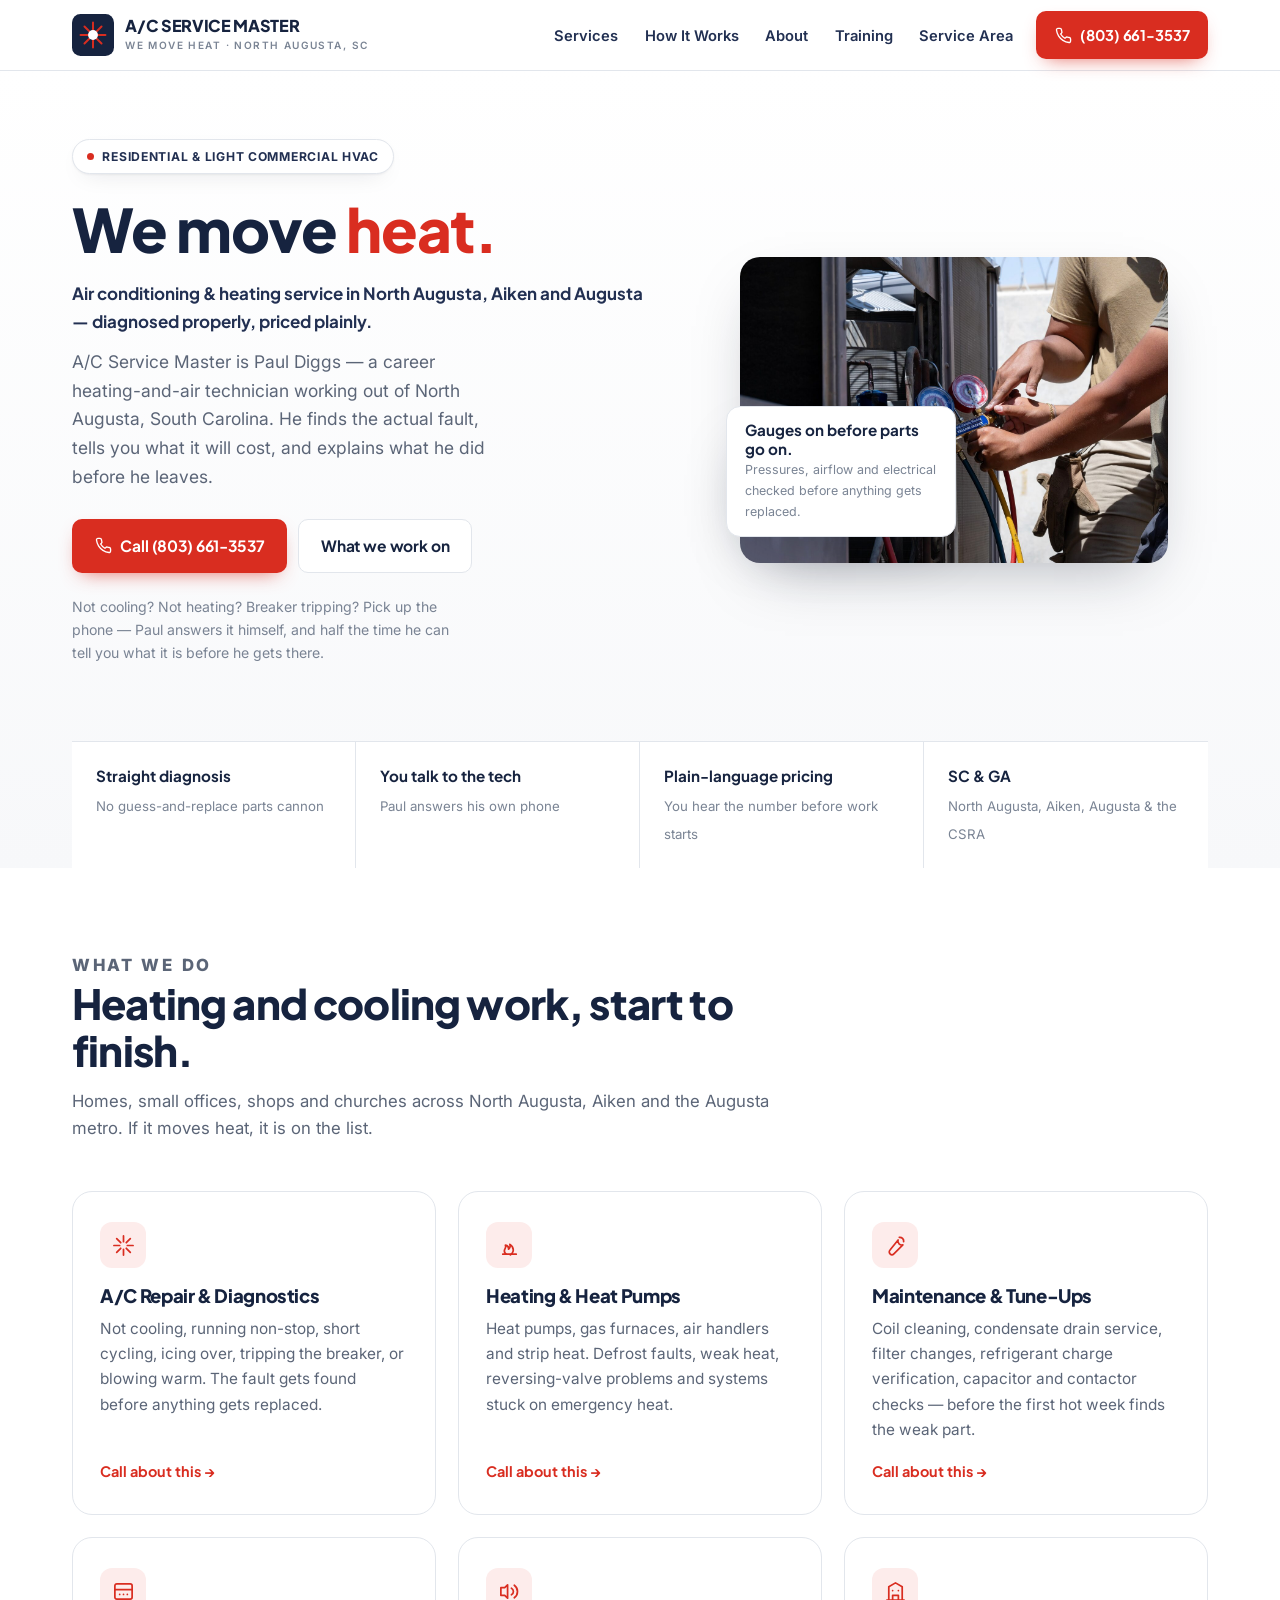
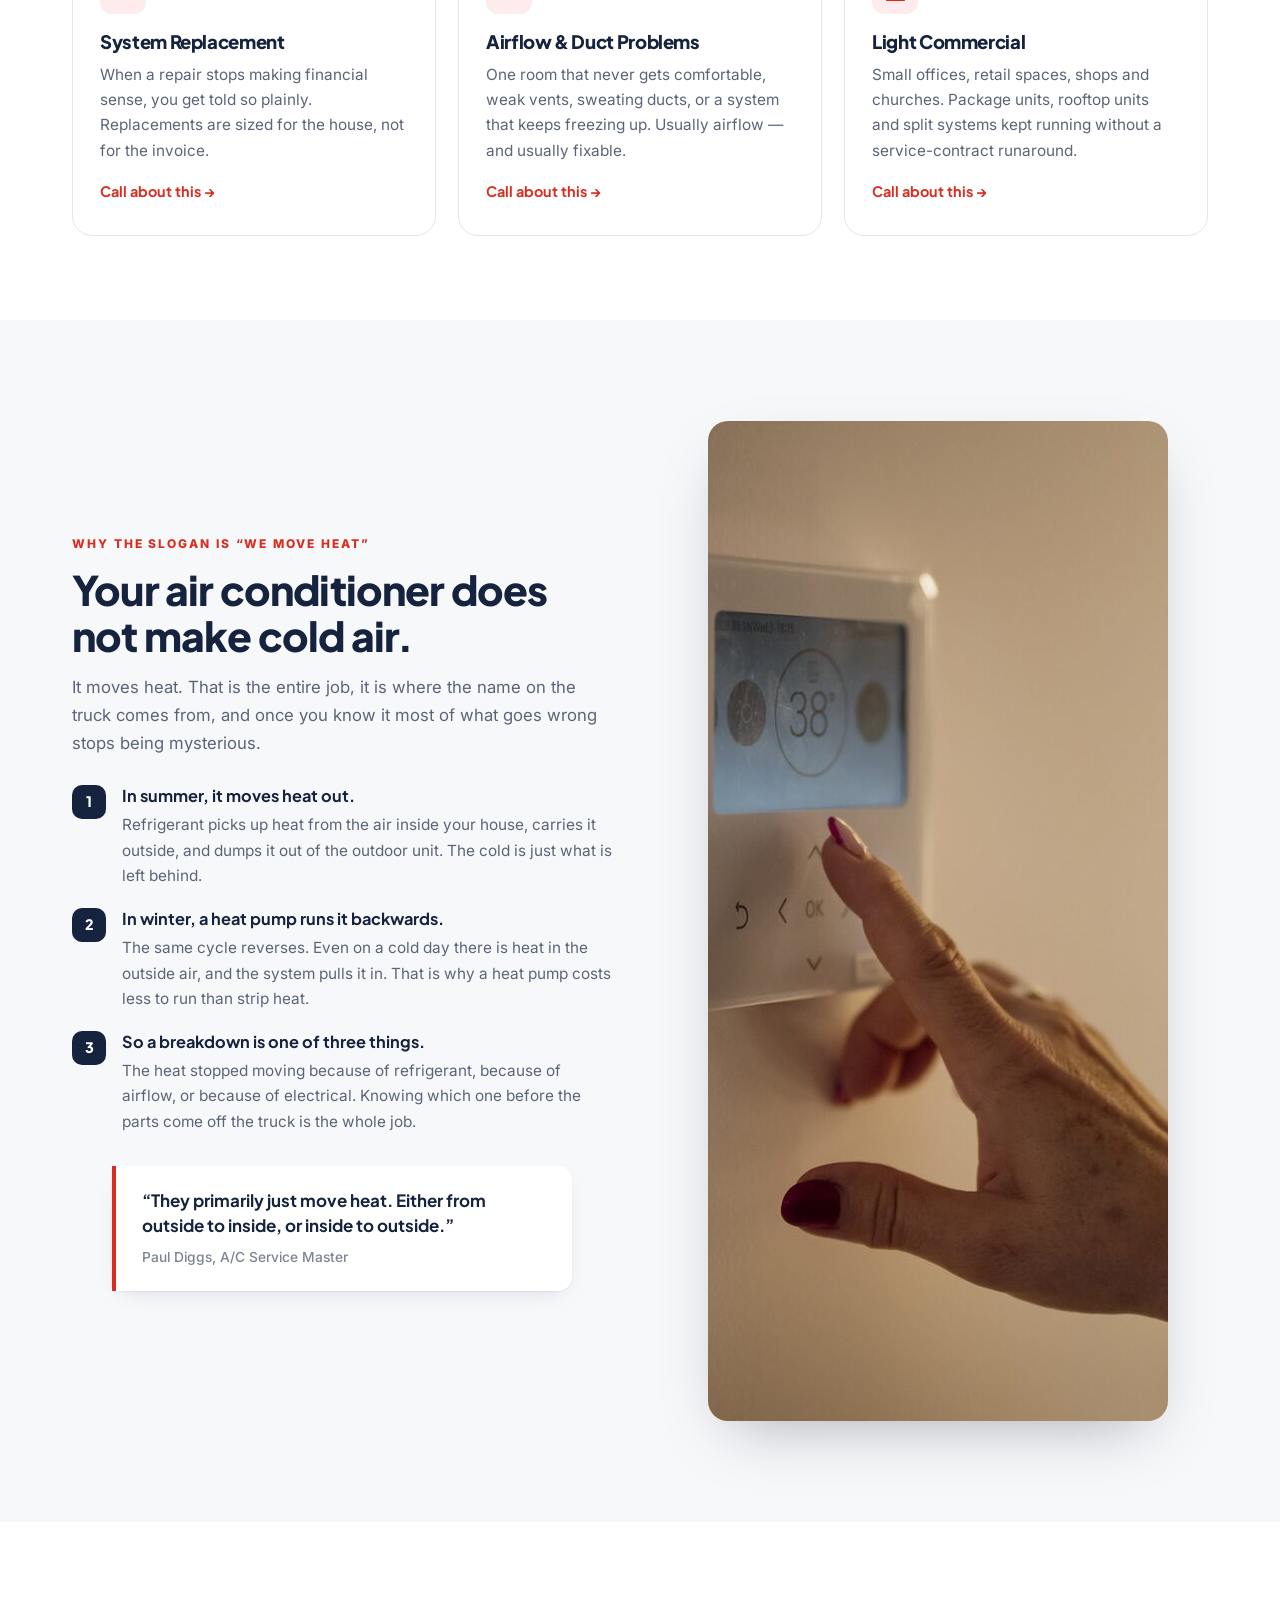
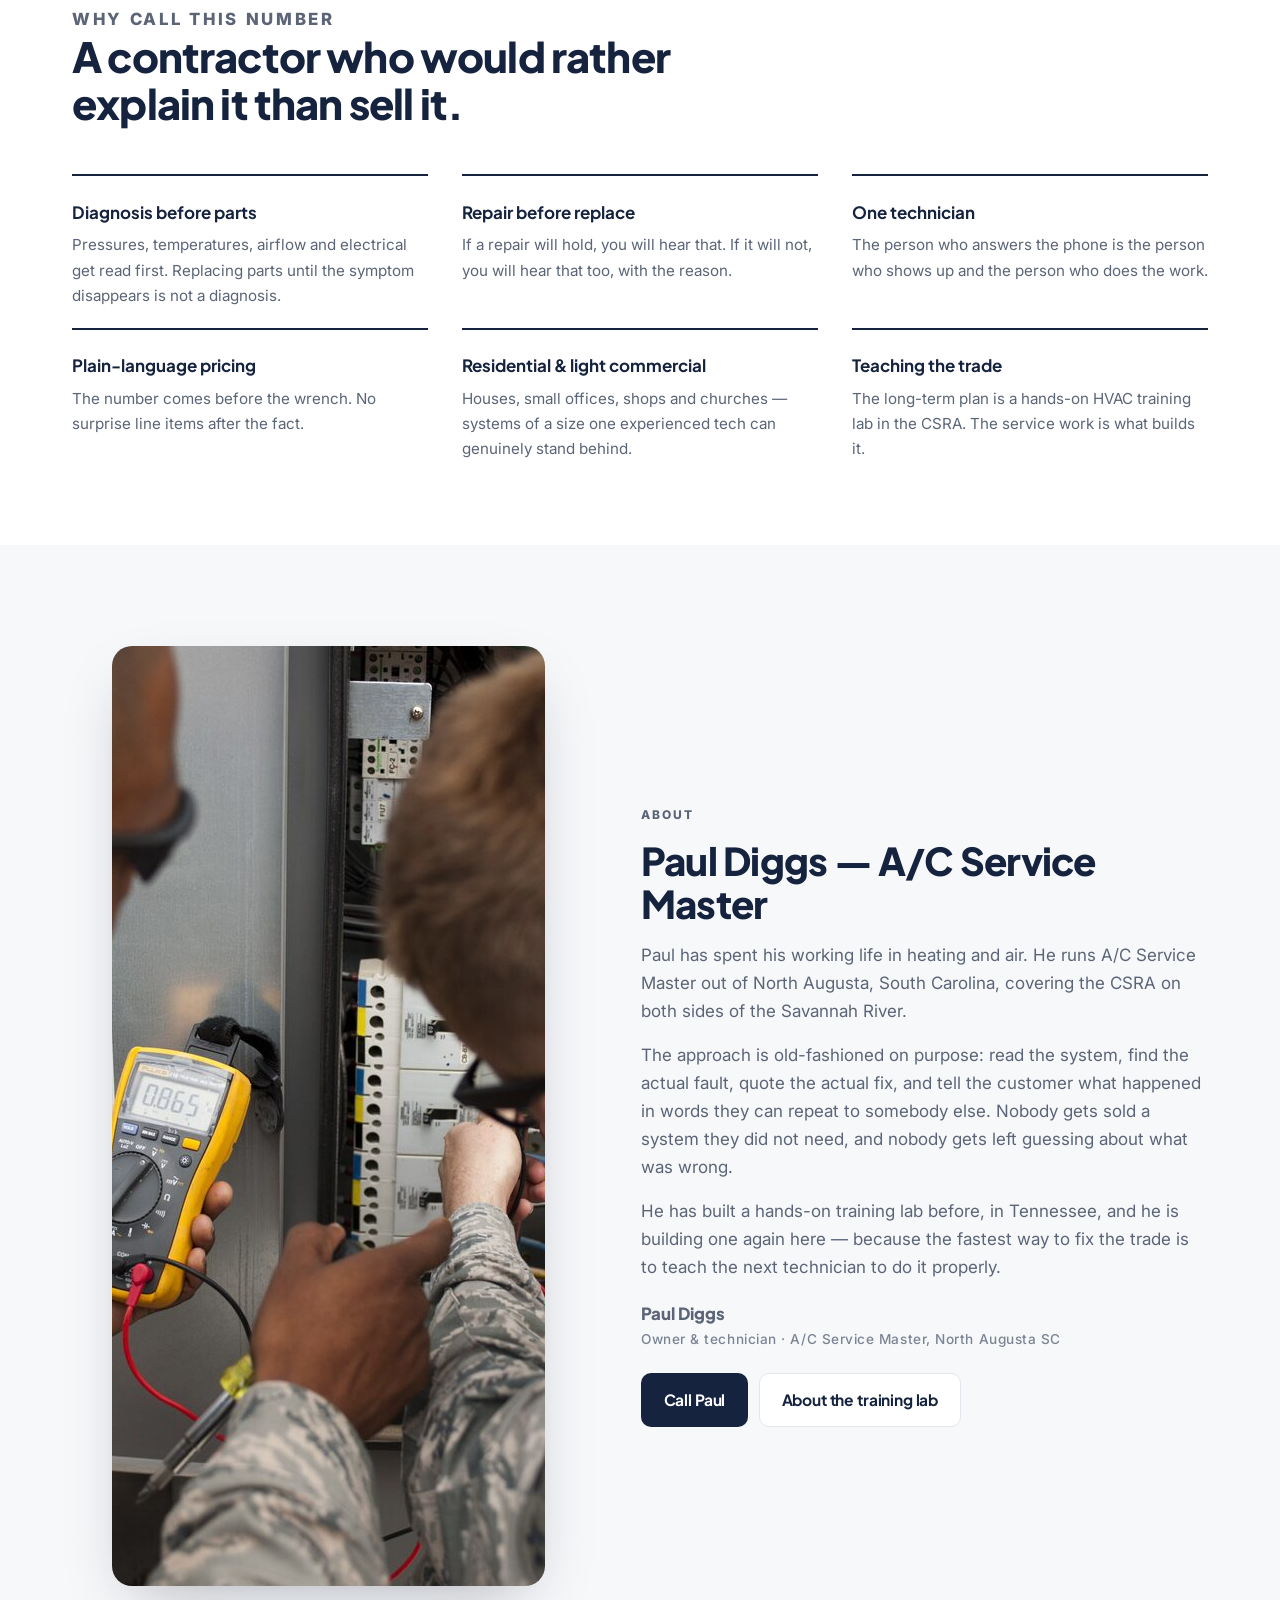
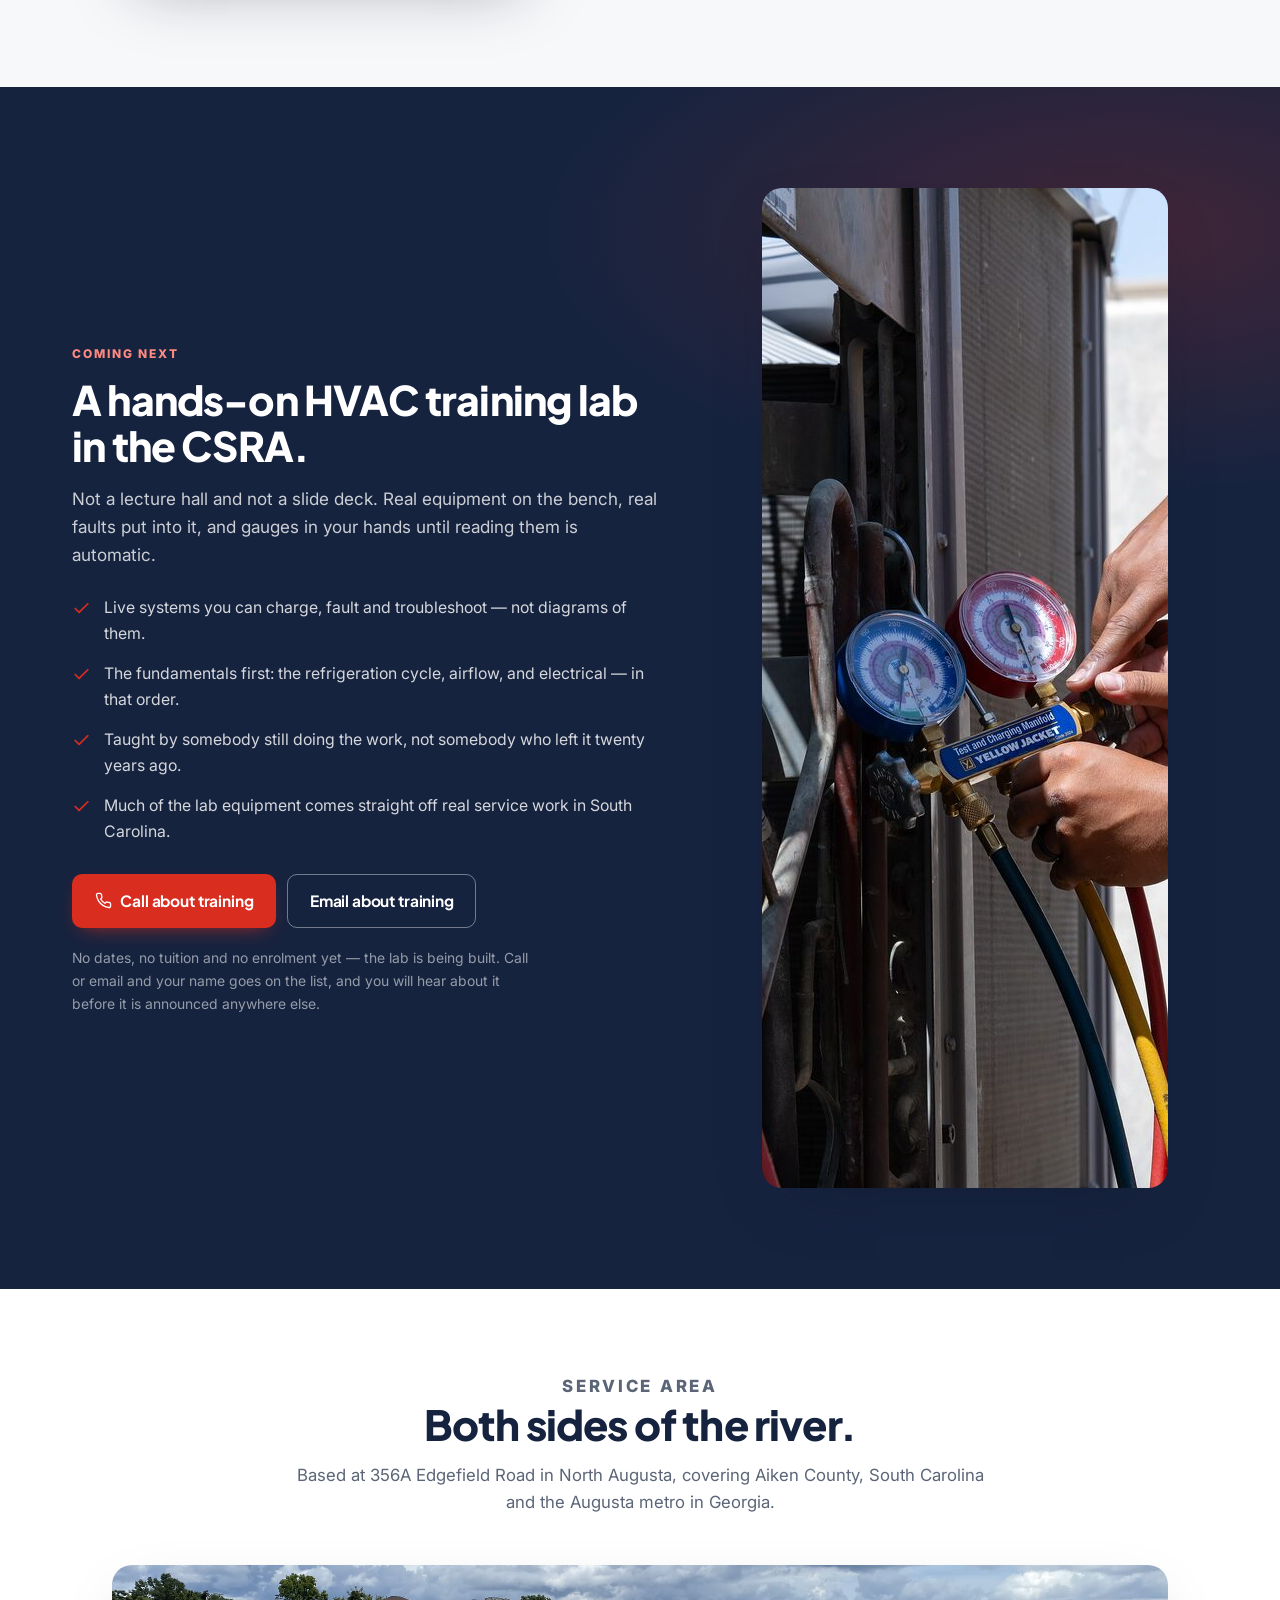
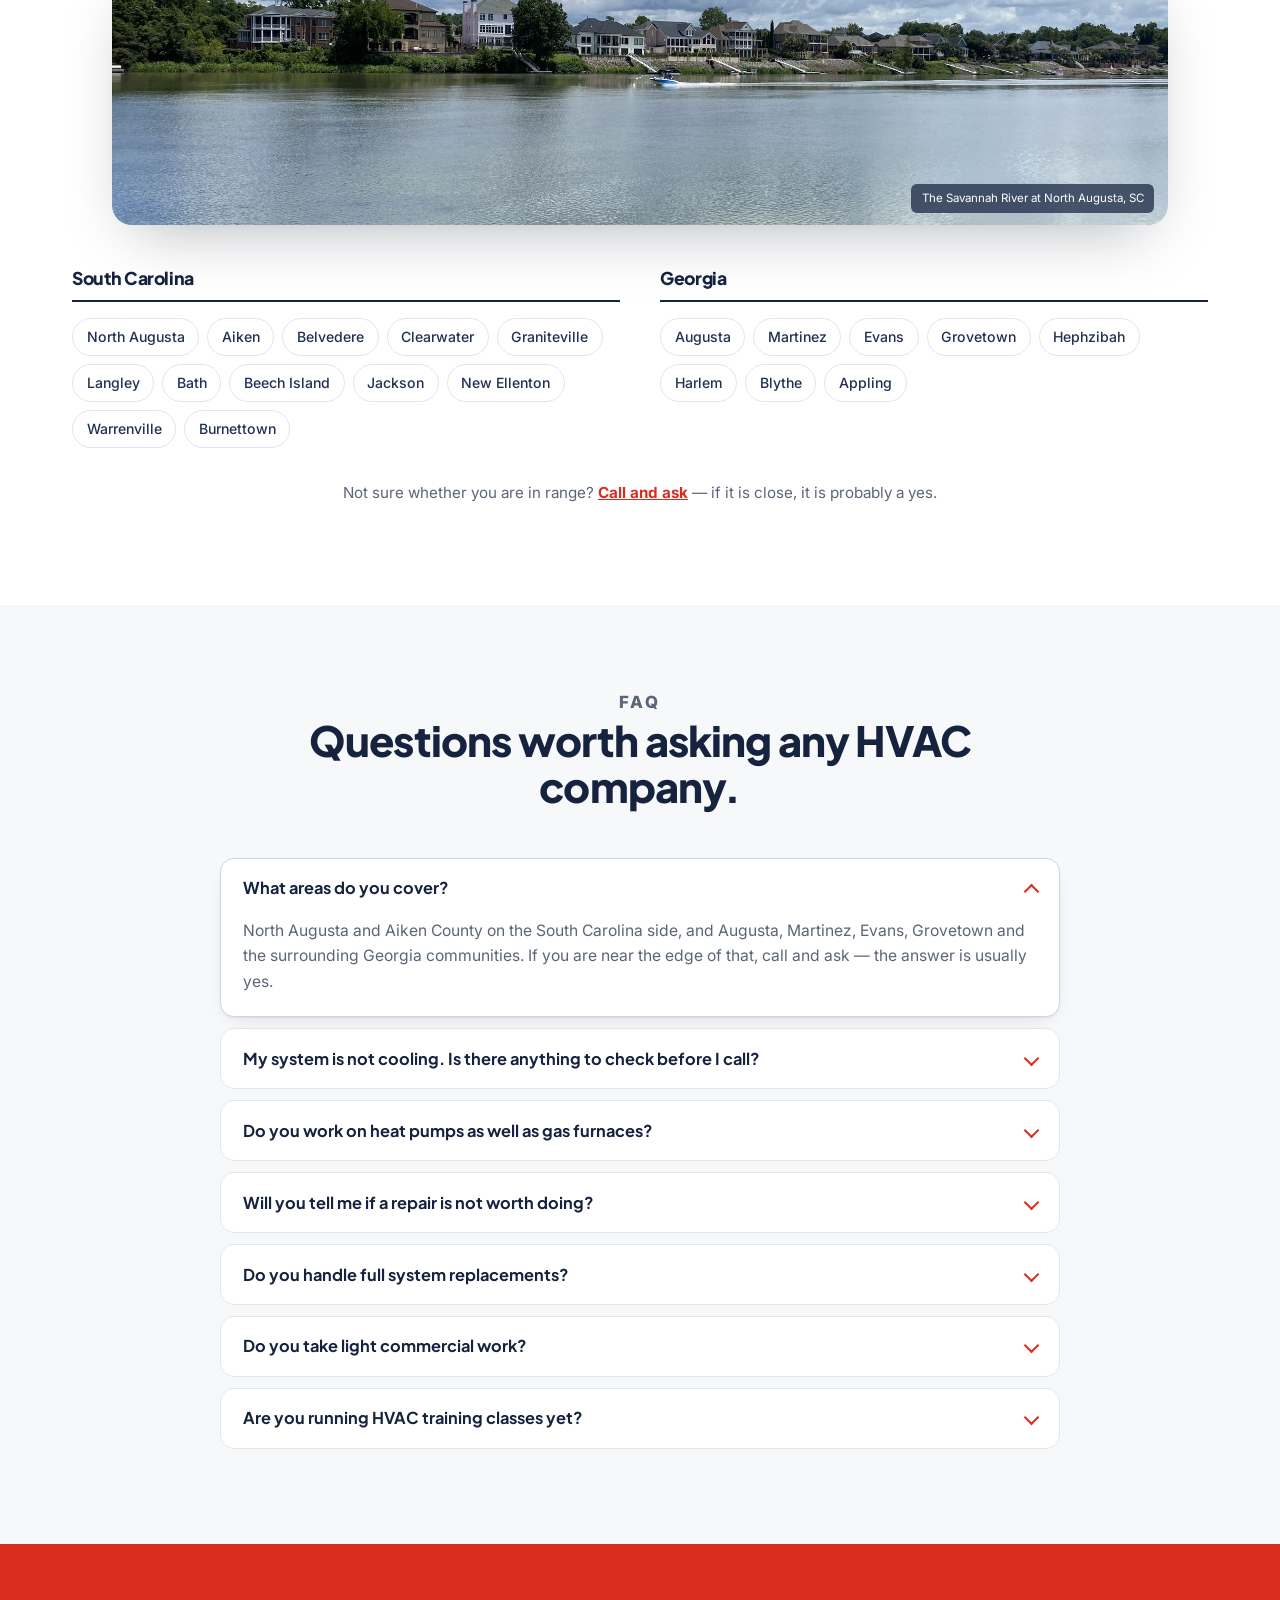
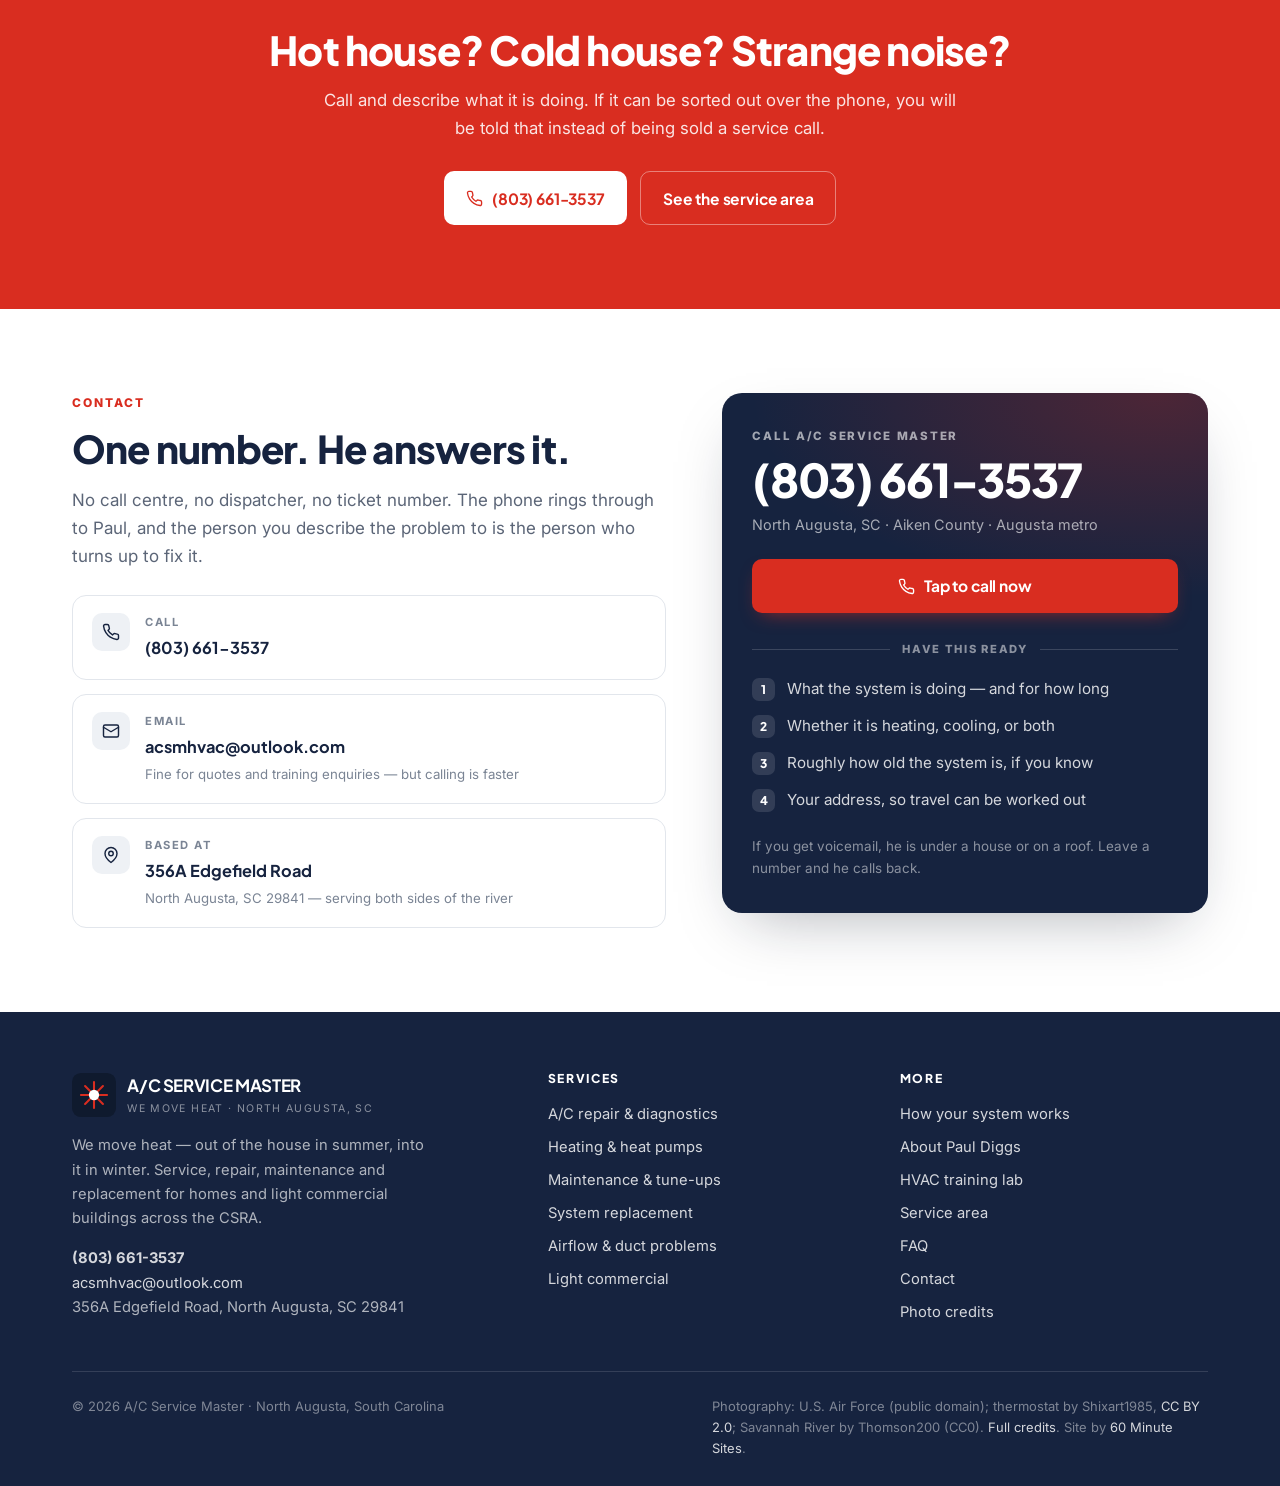
==== index.html @ 31c51b83 "A/C Service Master — one-page HVAC service site Paul Diggs, North Augusta SC. Slogan "We Move Heat"," ====
<!DOCTYPE html>
<html lang="en">
<head>
<meta charset="UTF-8">
<meta name="viewport" content="width=device-width, initial-scale=1.0">
<title>A/C Service Master — We Move Heat | HVAC Service &amp; Repair, North Augusta SC</title>
<meta name="description" content="A/C Service Master — we move heat. Paul Diggs. Air conditioning and heating service, repair, maintenance and system replacement for homes and light commercial buildings in North Augusta, Aiken, Augusta and the CSRA. Call (803) 661-3537.">
<meta name="theme-color" content="#16233f">
<link rel="canonical" href="https://acservicemaster.com/">
<meta property="og:type" content="website">
<meta property="og:site_name" content="A/C Service Master">
<meta property="og:title" content="A/C Service Master — We Move Heat | HVAC Service, North Augusta SC">
<meta property="og:description" content="We move heat. Straight diagnosis, plain-language pricing, and a technician who explains what he found. Serving North Augusta, Aiken, Augusta and the CSRA. Call (803) 661-3537.">
<meta property="og:url" content="https://acservicemaster.com/">
<meta property="og:image" content="https://acservicemaster.com/assets/img/og-image.jpg">
<meta name="twitter:card" content="summary_large_image">
<link rel="icon" href="data:image/svg+xml,%3Csvg xmlns='http://www.w3.org/2000/svg' viewBox='0 0 64 64'%3E%3Crect width='64' height='64' rx='14' fill='%2316233f'/%3E%3Cpath d='M32 12v40M12 32h40M18 18l28 28M46 18L18 46' stroke='%23d92d20' stroke-width='3' stroke-linecap='round'/%3E%3Ccircle cx='32' cy='32' r='7' fill='%23fff'/%3E%3C/svg%3E">
<link rel="preconnect" href="https://fonts.googleapis.com">
<link rel="preconnect" href="https://fonts.gstatic.com" crossorigin>
<link href="https://fonts.googleapis.com/css2?family=Plus+Jakarta+Sans:wght@700;800&family=Inter:wght@400;500;600;700&display=swap" rel="stylesheet">
<link rel="stylesheet" href="assets/styles.css">
<script type="application/ld+json">
{
  "@context":"https://schema.org",
  "@type":"HVACBusiness",
  "name":"A/C Service Master",
  "slogan":"We Move Heat",
  "description":"We move heat. Air conditioning and heating service, repair, maintenance and system replacement for residential and light commercial customers in North Augusta, SC and the surrounding CSRA.",
  "telephone":"+1-803-661-3537",
  "email":"acsmhvac@outlook.com",
  "url":"https://acservicemaster.com/",
  "image":"https://acservicemaster.com/assets/img/og-image.jpg",
  "address":{
    "@type":"PostalAddress",
    "streetAddress":"356A Edgefield Road",
    "addressLocality":"North Augusta",
    "addressRegion":"SC",
    "postalCode":"29841",
    "addressCountry":"US"
  },
  "areaServed":[
    {"@type":"City","name":"North Augusta"},
    {"@type":"City","name":"Aiken"},
    {"@type":"City","name":"Augusta"},
    {"@type":"City","name":"Evans"},
    {"@type":"City","name":"Martinez"},
    {"@type":"City","name":"Grovetown"},
    {"@type":"City","name":"Belvedere"},
    {"@type":"City","name":"Clearwater"},
    {"@type":"City","name":"Beech Island"}
  ]
}
</script>
</head>
<body>

<!-- ====================== NAV ====================== -->
<nav class="nav">
  <div class="nav-inner">
    <a class="brand" href="#top" aria-label="A/C Service Master home">
      <svg class="brand-mark" viewBox="0 0 64 64" aria-hidden="true">
        <rect width="64" height="64" rx="13" fill="#16233f"/>
        <path d="M32 13v38M13 32h38M19 19l26 26M45 19L19 45" stroke="#d92d20" stroke-width="3" stroke-linecap="round"/>
        <circle cx="32" cy="32" r="7.5" fill="#fff"/>
      </svg>
      <span>
        <span class="brand-name">A/C SERVICE MASTER</span>
        <span class="brand-tag">We Move Heat &middot; North Augusta, SC</span>
      </span>
    </a>
    <button class="nav-toggle" aria-label="Menu" aria-expanded="false" onclick="var l=document.querySelector('.nav-links');l.classList.toggle('open');this.setAttribute('aria-expanded',l.classList.contains('open'))">
      <span></span><span></span><span></span>
    </button>
    <ul class="nav-links">
      <li><a href="#services">Services</a></li>
      <li><a href="#how">How It Works</a></li>
      <li><a href="#about">About</a></li>
      <li><a href="#training">Training</a></li>
      <li><a href="#area">Service Area</a></li>
      <li><a class="btn btn-red" href="tel:+18036613537">
        <svg viewBox="0 0 24 24" fill="none" stroke="currentColor" stroke-width="1.9" stroke-linecap="round" stroke-linejoin="round" aria-hidden="true"><path d="M22 16.9v3a2 2 0 0 1-2.2 2 19.8 19.8 0 0 1-8.6-3.1 19.5 19.5 0 0 1-6-6A19.8 19.8 0 0 1 2.1 4.2 2 2 0 0 1 4.1 2h3a2 2 0 0 1 2 1.7c.1.96.3 1.9.6 2.8a2 2 0 0 1-.5 2.1L8 9.9a16 16 0 0 0 6 6l1.3-1.2a2 2 0 0 1 2.1-.5c.9.3 1.84.5 2.8.6a2 2 0 0 1 1.8 2.1z"/></svg>
        (803) 661-3537</a></li>
    </ul>
  </div>
</nav>

<!-- ====================== HERO ====================== -->
<header class="hero" id="top">
  <div class="wrap">
    <div class="hero-grid">
      <div>
        <span class="kicker"><i></i> Residential &amp; Light Commercial HVAC</span>
        <h1>We move <em>heat.</em></h1>
        <p class="sub">Air conditioning &amp; heating service in North Augusta, Aiken and Augusta &mdash; diagnosed properly, priced plainly.</p>
        <p class="lede">A/C Service Master is Paul Diggs &mdash; a career heating-and-air technician working out of North Augusta, South Carolina. He finds the actual fault, tells you what it will cost, and explains what he did before he leaves.</p>
        <div class="hero-ctas">
          <a class="btn btn-red" href="tel:+18036613537">
            <svg viewBox="0 0 24 24" fill="none" stroke="currentColor" stroke-width="1.9" stroke-linecap="round" stroke-linejoin="round" aria-hidden="true"><path d="M22 16.9v3a2 2 0 0 1-2.2 2 19.8 19.8 0 0 1-8.6-3.1 19.5 19.5 0 0 1-6-6A19.8 19.8 0 0 1 2.1 4.2 2 2 0 0 1 4.1 2h3a2 2 0 0 1 2 1.7c.1.96.3 1.9.6 2.8a2 2 0 0 1-.5 2.1L8 9.9a16 16 0 0 0 6 6l1.3-1.2a2 2 0 0 1 2.1-.5c.9.3 1.84.5 2.8.6a2 2 0 0 1 1.8 2.1z"/></svg>
            Call (803) 661-3537</a>
          <a class="btn btn-ghost" href="#services">What we work on</a>
        </div>
        <p class="hero-note">Not cooling? Not heating? Breaker tripping? Pick up the phone &mdash; Paul answers it himself, and half the time he can tell you what it is before he gets there.</p>
      </div>

      <figure class="hero-figure">
        <img src="assets/img/hero-service.jpg" alt="An HVAC technician connecting refrigerant manifold gauges to a split system to read system pressures." fetchpriority="high" width="1400" height="1000">
        <figcaption class="hero-badge">
          <strong>Gauges on before parts go on.</strong>
          <span>Pressures, airflow and electrical checked before anything gets replaced.</span>
        </figcaption>
      </figure>
    </div>
  </div>

  <div class="wrap">
    <div class="trust">
      <div><strong>Straight diagnosis</strong><span>No guess-and-replace parts cannon</span></div>
      <div><strong>You talk to the tech</strong><span>Paul answers his own phone</span></div>
      <div><strong>Plain-language pricing</strong><span>You hear the number before work starts</span></div>
      <div><strong>SC &amp; GA</strong><span>North Augusta, Aiken, Augusta &amp; the CSRA</span></div>
    </div>
  </div>
</header>

<!-- ====================== SERVICES ====================== -->
<section id="services">
  <div class="wrap">
    <div class="sec-head">
      <p class="eyebrow">What we do</p>
      <h2>Heating and cooling work, start to finish.</h2>
      <p>Homes, small offices, shops and churches across North Augusta, Aiken and the Augusta metro. If it moves heat, it is on the list.</p>
    </div>

    <div class="cards">
      <article class="card">
        <div class="card-icon"><svg viewBox="0 0 24 24" fill="none" stroke="currentColor" stroke-width="1.8" stroke-linecap="round" stroke-linejoin="round"><path d="M12 2v6M12 16v6M2 12h6M16 12h6M4.9 4.9l4.2 4.2M14.9 14.9l4.2 4.2M19.1 4.9l-4.2 4.2M9.1 14.9l-4.2 4.2"/></svg></div>
        <h3>A/C Repair &amp; Diagnostics</h3>
        <p>Not cooling, running non-stop, short cycling, icing over, tripping the breaker, or blowing warm. The fault gets found before anything gets replaced.</p>
        <a class="card-link" href="tel:+18036613537">Call about this &rarr;</a>
      </article>

      <article class="card">
        <div class="card-icon"><svg viewBox="0 0 24 24" fill="none" stroke="currentColor" stroke-width="1.8" stroke-linecap="round" stroke-linejoin="round"><path d="M8.5 21c-1.9-1.4-2.2-3.6-1.2-5.4.9-1.6 1-2.6.4-3.9 2.3.5 3.6 2.2 3.3 4.2 1.5-1.1 2-3 1.4-5.1 2.6 1.7 3.9 4.3 3.4 7-.4 2-1.6 3.2-3 4"/><path d="M5 21h14"/></svg></div>
        <h3>Heating &amp; Heat Pumps</h3>
        <p>Heat pumps, gas furnaces, air handlers and strip heat. Defrost faults, weak heat, reversing-valve problems and systems stuck on emergency heat.</p>
        <a class="card-link" href="tel:+18036613537">Call about this &rarr;</a>
      </article>

      <article class="card">
        <div class="card-icon"><svg viewBox="0 0 24 24" fill="none" stroke="currentColor" stroke-width="1.8" stroke-linecap="round" stroke-linejoin="round"><path d="M14.7 6.3a4 4 0 0 0 5 5l-9.4 9.4a2.8 2.8 0 0 1-4-4z"/><path d="M16 3.5a4 4 0 0 1 4.5 4.5"/></svg></div>
        <h3>Maintenance &amp; Tune-Ups</h3>
        <p>Coil cleaning, condensate drain service, filter changes, refrigerant charge verification, capacitor and contactor checks &mdash; before the first hot week finds the weak part.</p>
        <a class="card-link" href="tel:+18036613537">Call about this &rarr;</a>
      </article>

      <article class="card">
        <div class="card-icon"><svg viewBox="0 0 24 24" fill="none" stroke="currentColor" stroke-width="1.8" stroke-linecap="round" stroke-linejoin="round"><rect x="3" y="4" width="18" height="16" rx="2"/><path d="M3 10h18M8 15h.01M12 15h.01M16 15h.01"/></svg></div>
        <h3>System Replacement</h3>
        <p>When a repair stops making financial sense, you get told so plainly. Replacements are sized for the house, not for the invoice.</p>
        <a class="card-link" href="tel:+18036613537">Call about this &rarr;</a>
      </article>

      <article class="card">
        <div class="card-icon"><svg viewBox="0 0 24 24" fill="none" stroke="currentColor" stroke-width="1.8" stroke-linecap="round" stroke-linejoin="round"><path d="M3 8h4l3-3v14l-3-3H3z"/><path d="M14 8.5a4 4 0 0 1 0 7M17 5.5a8 8 0 0 1 0 13"/></svg></div>
        <h3>Airflow &amp; Duct Problems</h3>
        <p>One room that never gets comfortable, weak vents, sweating ducts, or a system that keeps freezing up. Usually airflow &mdash; and usually fixable.</p>
        <a class="card-link" href="tel:+18036613537">Call about this &rarr;</a>
      </article>

      <article class="card">
        <div class="card-icon"><svg viewBox="0 0 24 24" fill="none" stroke="currentColor" stroke-width="1.8" stroke-linecap="round" stroke-linejoin="round"><path d="M3 21h18M5 21V7l7-4 7 4v14"/><path d="M9 21v-5h6v5M9 11h.01M15 11h.01"/></svg></div>
        <h3>Light Commercial</h3>
        <p>Small offices, retail spaces, shops and churches. Package units, rooftop units and split systems kept running without a service-contract runaround.</p>
        <a class="card-link" href="tel:+18036613537">Call about this &rarr;</a>
      </article>
    </div>
  </div>
</section>

<!-- ====================== HOW IT WORKS ====================== -->
<section id="how" class="sec-surface">
  <div class="wrap">
    <div class="heat-grid">
      <div>
        <p class="eyebrow">Why the slogan is &ldquo;we move heat&rdquo;</p>
        <h2 style="font-size:clamp(1.9rem,3.6vw,2.55rem);margin-bottom:1rem">Your air conditioner does not make cold air.</h2>
        <p style="color:var(--muted);font-size:1.05rem">It moves heat. That is the entire job, it is where the name on the truck comes from, and once you know it most of what goes wrong stops being mysterious.</p>

        <ol class="steps">
          <li>
            <span class="n">1</span>
            <div>
              <strong>In summer, it moves heat out.</strong>
              <p>Refrigerant picks up heat from the air inside your house, carries it outside, and dumps it out of the outdoor unit. The cold is just what is left behind.</p>
            </div>
          </li>
          <li>
            <span class="n">2</span>
            <div>
              <strong>In winter, a heat pump runs it backwards.</strong>
              <p>The same cycle reverses. Even on a cold day there is heat in the outside air, and the system pulls it in. That is why a heat pump costs less to run than strip heat.</p>
            </div>
          </li>
          <li>
            <span class="n">3</span>
            <div>
              <strong>So a breakdown is one of three things.</strong>
              <p>The heat stopped moving because of refrigerant, because of airflow, or because of electrical. Knowing which one before the parts come off the truck is the whole job.</p>
            </div>
          </li>
        </ol>

        <blockquote class="pullquote">
          <p>&ldquo;They primarily just move heat. Either from outside to inside, or inside to outside.&rdquo;</p>
          <span>Paul Diggs, A/C Service Master</span>
        </blockquote>
      </div>

      <figure class="heat-figure">
        <img src="assets/img/comfort-thermostat.jpg" alt="A hand setting the temperature on a wall-mounted digital thermostat inside a home." loading="lazy" width="1400" height="1000">
      </figure>
    </div>
  </div>
</section>

<!-- ====================== WHY ====================== -->
<section id="why">
  <div class="wrap">
    <div class="sec-head">
      <p class="eyebrow">Why call this number</p>
      <h2>A contractor who would rather explain it than sell it.</h2>
    </div>
    <div class="why">
      <div><strong>Diagnosis before parts</strong><p>Pressures, temperatures, airflow and electrical get read first. Replacing parts until the symptom disappears is not a diagnosis.</p></div>
      <div><strong>Repair before replace</strong><p>If a repair will hold, you will hear that. If it will not, you will hear that too, with the reason.</p></div>
      <div><strong>One technician</strong><p>The person who answers the phone is the person who shows up and the person who does the work.</p></div>
      <div><strong>Plain-language pricing</strong><p>The number comes before the wrench. No surprise line items after the fact.</p></div>
      <div><strong>Residential &amp; light commercial</strong><p>Houses, small offices, shops and churches &mdash; systems of a size one experienced tech can genuinely stand behind.</p></div>
      <div><strong>Teaching the trade</strong><p>The long-term plan is a hands-on HVAC training lab in the CSRA. The service work is what builds it.</p></div>
    </div>
  </div>
</section>

<!-- ====================== ABOUT ====================== -->
<section id="about" class="sec-surface">
  <div class="wrap">
    <div class="about-grid">
      <figure>
        <img src="assets/img/training-lab.jpg" alt="Two technicians reading a multimeter at the open electrical panel of an HVAC unit." loading="lazy" width="1400" height="940">
      </figure>
      <div>
        <p class="eyebrow">About</p>
        <h2>Paul Diggs &mdash; A/C Service Master</h2>
        <p>Paul has spent his working life in heating and air. He runs A/C Service Master out of North Augusta, South Carolina, covering the CSRA on both sides of the Savannah River.</p>
        <p>The approach is old-fashioned on purpose: read the system, find the actual fault, quote the actual fix, and tell the customer what happened in words they can repeat to somebody else. Nobody gets sold a system they did not need, and nobody gets left guessing about what was wrong.</p>
        <p>He has built a hands-on training lab before, in Tennessee, and he is building one again here &mdash; because the fastest way to fix the trade is to teach the next technician to do it properly.</p>
        <p class="sig">Paul Diggs<span>Owner &amp; technician &middot; A/C Service Master, North Augusta SC</span></p>
        <div class="hero-ctas" style="margin-top:1.4rem;margin-bottom:0">
          <a class="btn btn-ink" href="tel:+18036613537">Call Paul</a>
          <a class="btn btn-ghost" href="#training">About the training lab</a>
        </div>
      </div>
    </div>
  </div>
</section>

<!-- ====================== TRAINING ====================== -->
<section id="training" class="training">
  <div class="wrap">
    <div class="training-grid">
      <div>
        <p class="eyebrow">Coming next</p>
        <h2>A hands-on HVAC training lab in the CSRA.</h2>
        <p class="lede">Not a lecture hall and not a slide deck. Real equipment on the bench, real faults put into it, and gauges in your hands until reading them is automatic.</p>
        <ul class="tlist">
          <li><svg viewBox="0 0 24 24" fill="none" stroke="currentColor" stroke-width="2.2" stroke-linecap="round" stroke-linejoin="round"><polyline points="20 6 9 17 4 12"/></svg><span>Live systems you can charge, fault and troubleshoot &mdash; not diagrams of them.</span></li>
          <li><svg viewBox="0 0 24 24" fill="none" stroke="currentColor" stroke-width="2.2" stroke-linecap="round" stroke-linejoin="round"><polyline points="20 6 9 17 4 12"/></svg><span>The fundamentals first: the refrigeration cycle, airflow, and electrical &mdash; in that order.</span></li>
          <li><svg viewBox="0 0 24 24" fill="none" stroke="currentColor" stroke-width="2.2" stroke-linecap="round" stroke-linejoin="round"><polyline points="20 6 9 17 4 12"/></svg><span>Taught by somebody still doing the work, not somebody who left it twenty years ago.</span></li>
          <li><svg viewBox="0 0 24 24" fill="none" stroke="currentColor" stroke-width="2.2" stroke-linecap="round" stroke-linejoin="round"><polyline points="20 6 9 17 4 12"/></svg><span>Much of the lab equipment comes straight off real service work in South Carolina.</span></li>
        </ul>
        <div class="hero-ctas" style="margin-bottom:0">
          <a class="btn btn-red" href="tel:+18036613537"><svg viewBox="0 0 24 24" fill="none" stroke="currentColor" stroke-width="1.9" stroke-linecap="round" stroke-linejoin="round" aria-hidden="true"><path d="M22 16.9v3a2 2 0 0 1-2.2 2 19.8 19.8 0 0 1-8.6-3.1 19.5 19.5 0 0 1-6-6A19.8 19.8 0 0 1 2.1 4.2 2 2 0 0 1 4.1 2h3a2 2 0 0 1 2 1.7c.1.96.3 1.9.6 2.8a2 2 0 0 1-.5 2.1L8 9.9a16 16 0 0 0 6 6l1.3-1.2a2 2 0 0 1 2.1-.5c.9.3 1.84.5 2.8.6a2 2 0 0 1 1.8 2.1z"/></svg> Call about training</a>
          <a class="btn btn-ghost-light" href="mailto:acsmhvac@outlook.com?subject=HVAC%20training%20interest">Email about training</a>
        </div>
        <p class="tnote">No dates, no tuition and no enrolment yet &mdash; the lab is being built. Call or email and your name goes on the list, and you will hear about it before it is announced anywhere else.</p>
      </div>
      <figure>
        <img src="assets/img/hero-service.jpg" alt="Hands connecting refrigerant gauges to a system — the kind of hands-on work the training lab is built around." loading="lazy" width="1400" height="1000">
      </figure>
    </div>
  </div>
</section>

<!-- ====================== SERVICE AREA ====================== -->
<section id="area">
  <div class="wrap">
    <div class="sec-head center">
      <p class="eyebrow">Service area</p>
      <h2>Both sides of the river.</h2>
      <p>Based at 356A Edgefield Road in North Augusta, covering Aiken County, South Carolina and the Augusta metro in Georgia.</p>
    </div>

    <figure class="area-banner">
      <img src="assets/img/csra-river.jpg" alt="The Savannah River looking toward the North Augusta riverfront." loading="lazy" width="2000" height="780">
      <figcaption>The Savannah River at North Augusta, SC</figcaption>
    </figure>

    <div class="area-cols">
      <div>
        <h3>South Carolina</h3>
        <ul class="chips">
          <li>North Augusta</li><li>Aiken</li><li>Belvedere</li><li>Clearwater</li>
          <li>Graniteville</li><li>Langley</li><li>Bath</li><li>Beech Island</li>
          <li>Jackson</li><li>New Ellenton</li><li>Warrenville</li><li>Burnettown</li>
        </ul>
      </div>
      <div>
        <h3>Georgia</h3>
        <ul class="chips">
          <li>Augusta</li><li>Martinez</li><li>Evans</li><li>Grovetown</li>
          <li>Hephzibah</li><li>Harlem</li><li>Blythe</li><li>Appling</li>
        </ul>
      </div>
    </div>

    <p class="area-note">Not sure whether you are in range? <a href="tel:+18036613537" style="color:var(--red);font-weight:700">Call and ask</a> &mdash; if it is close, it is probably a yes.</p>
  </div>
</section>

<!-- ====================== FAQ ====================== -->
<section id="faq" class="sec-surface">
  <div class="wrap">
    <div class="sec-head center">
      <p class="eyebrow">FAQ</p>
      <h2>Questions worth asking any HVAC company.</h2>
    </div>

    <div class="faq">
      <details open>
        <summary>What areas do you cover?</summary>
        <div class="answer"><p>North Augusta and Aiken County on the South Carolina side, and Augusta, Martinez, Evans, Grovetown and the surrounding Georgia communities. If you are near the edge of that, call and ask &mdash; the answer is usually yes.</p></div>
      </details>

      <details>
        <summary>My system is not cooling. Is there anything to check before I call?</summary>
        <div class="answer">
          <p>Three quick things. Check that the filter is not filthy, check that the breaker for the outdoor unit has not tripped, and check that the thermostat is calling for cool and its batteries are good.</p>
          <p>One thing not to do: if you see ice on the refrigerant lines or the indoor coil, switch the system off and leave it off. Running it iced up is how a bad afternoon turns into a compressor.</p>
        </div>
      </details>

      <details>
        <summary>Do you work on heat pumps as well as gas furnaces?</summary>
        <div class="answer"><p>Both. Heat pumps, gas furnaces, air handlers, package units and split systems. Heat pumps are the majority of what is installed around here, and their winter faults &mdash; defrost problems, systems locked on emergency heat, reversing-valve trouble &mdash; are routine work.</p></div>
      </details>

      <details>
        <summary>Will you tell me if a repair is not worth doing?</summary>
        <div class="answer"><p>Yes, with the reasoning. Age of the system, what the repair costs, what is likely to fail next, and what a replacement would run. You get the numbers and you make the call &mdash; there is no commission riding on the answer.</p></div>
      </details>

      <details>
        <summary>Do you handle full system replacements?</summary>
        <div class="answer"><p>Yes. When replacement is genuinely the right move, the new system gets sized for the house rather than simply matched to whatever was there before. A system that is too large cools badly and leaves the house humid, which is its own kind of uncomfortable.</p></div>
      </details>

      <details>
        <summary>Do you take light commercial work?</summary>
        <div class="answer"><p>Yes &mdash; small offices, retail spaces, shops and churches, including rooftop and package units. Larger industrial plants are outside what one technician should be promising to cover, so those get an honest referral instead.</p></div>
      </details>

      <details>
        <summary>Are you running HVAC training classes yet?</summary>
        <div class="answer"><p>Not yet. A hands-on training lab is being built in the CSRA, and the service side of the business is what funds it. There are no dates, no tuition and no enrolment at this stage &mdash; but call and say you are interested in training, and your name goes on the list to be told first.</p></div>
      </details>
    </div>
  </div>
</section>

<!-- ====================== CTA BAND ====================== -->
<section class="cta-band">
  <div class="wrap">
    <h2>Hot house? Cold house? Strange noise?</h2>
    <p>Call and describe what it is doing. If it can be sorted out over the phone, you will be told that instead of being sold a service call.</p>
    <div class="cta-ctas">
      <a class="btn btn-ink" href="tel:+18036613537">
        <svg viewBox="0 0 24 24" fill="none" stroke="currentColor" stroke-width="1.9" stroke-linecap="round" stroke-linejoin="round" aria-hidden="true"><path d="M22 16.9v3a2 2 0 0 1-2.2 2 19.8 19.8 0 0 1-8.6-3.1 19.5 19.5 0 0 1-6-6A19.8 19.8 0 0 1 2.1 4.2 2 2 0 0 1 4.1 2h3a2 2 0 0 1 2 1.7c.1.96.3 1.9.6 2.8a2 2 0 0 1-.5 2.1L8 9.9a16 16 0 0 0 6 6l1.3-1.2a2 2 0 0 1 2.1-.5c.9.3 1.84.5 2.8.6a2 2 0 0 1 1.8 2.1z"/></svg>
        (803) 661-3537</a>
      <a class="btn btn-ghost-light" href="#area">See the service area</a>
    </div>
  </div>
</section>

<!-- ====================== CONTACT ====================== -->
<!-- Phone-first by design: Paul asked for calls only — no SMS, no chat widget,
     no contact form. The email address is his own and is a secondary route. -->
<section id="contact">
  <div class="wrap">
    <div class="contact-grid">
      <div>
        <p class="eyebrow">Contact</p>
        <h2 style="font-size:clamp(1.8rem,3.4vw,2.4rem);margin-bottom:1rem">One number. He answers it.</h2>
        <p style="color:var(--muted)">No call centre, no dispatcher, no ticket number. The phone rings through to Paul, and the person you describe the problem to is the person who turns up to fix it.</p>

        <div class="tiles">
          <div class="tile">
            <span class="tile-icon"><svg viewBox="0 0 24 24" fill="none" stroke="currentColor" stroke-width="1.9" stroke-linecap="round" stroke-linejoin="round"><path d="M22 16.9v3a2 2 0 0 1-2.2 2 19.8 19.8 0 0 1-8.6-3.1 19.5 19.5 0 0 1-6-6A19.8 19.8 0 0 1 2.1 4.2 2 2 0 0 1 4.1 2h3a2 2 0 0 1 2 1.7c.1.96.3 1.9.6 2.8a2 2 0 0 1-.5 2.1L8 9.9a16 16 0 0 0 6 6l1.3-1.2a2 2 0 0 1 2.1-.5c.9.3 1.84.5 2.8.6a2 2 0 0 1 1.8 2.1z"/></svg></span>
            <div><span class="label">Call</span><a href="tel:+18036613537">(803) 661-3537</a></div>
          </div>
          <div class="tile">
            <span class="tile-icon"><svg viewBox="0 0 24 24" fill="none" stroke="currentColor" stroke-width="1.9" stroke-linecap="round" stroke-linejoin="round"><rect x="2" y="4" width="20" height="16" rx="2"/><path d="m22 7-10 6L2 7"/></svg></span>
            <div><span class="label">Email</span><a href="mailto:acsmhvac@outlook.com">acsmhvac@outlook.com</a><small>Fine for quotes and training enquiries &mdash; but calling is faster</small></div>
          </div>
          <div class="tile">
            <span class="tile-icon"><svg viewBox="0 0 24 24" fill="none" stroke="currentColor" stroke-width="1.9" stroke-linecap="round" stroke-linejoin="round"><path d="M20 10c0 6-8 12-8 12s-8-6-8-12a8 8 0 0 1 16 0z"/><circle cx="12" cy="10" r="3"/></svg></span>
            <div><span class="label">Based at</span><span class="val">356A Edgefield Road</span><small>North Augusta, SC 29841 &mdash; serving both sides of the river</small></div>
          </div>
        </div>
      </div>

      <aside class="call-panel">
        <span class="cp-label">Call A/C Service Master</span>
        <a class="cp-number" href="tel:+18036613537">(803) 661-3537</a>
        <p class="cp-sub">North Augusta, SC &middot; Aiken County &middot; Augusta metro</p>
        <a class="btn btn-red btn-wide" href="tel:+18036613537">
          <svg viewBox="0 0 24 24" fill="none" stroke="currentColor" stroke-width="1.9" stroke-linecap="round" stroke-linejoin="round" aria-hidden="true"><path d="M22 16.9v3a2 2 0 0 1-2.2 2 19.8 19.8 0 0 1-8.6-3.1 19.5 19.5 0 0 1-6-6A19.8 19.8 0 0 1 2.1 4.2 2 2 0 0 1 4.1 2h3a2 2 0 0 1 2 1.7c.1.96.3 1.9.6 2.8a2 2 0 0 1-.5 2.1L8 9.9a16 16 0 0 0 6 6l1.3-1.2a2 2 0 0 1 2.1-.5c.9.3 1.84.5 2.8.6a2 2 0 0 1 1.8 2.1z"/></svg>
          Tap to call now</a>

        <div class="cp-divider"><span>Have this ready</span></div>
        <ul class="cp-list">
          <li><span>1</span> What the system is doing &mdash; and for how long</li>
          <li><span>2</span> Whether it is heating, cooling, or both</li>
          <li><span>3</span> Roughly how old the system is, if you know</li>
          <li><span>4</span> Your address, so travel can be worked out</li>
        </ul>
        <p class="cp-fine">If you get voicemail, he is under a house or on a roof. Leave a number and he calls back.</p>
      </aside>
    </div>
  </div>
</section>

<!-- ====================== FOOTER ====================== -->
<footer class="footer">
  <div class="wrap">
    <div class="footer-grid">
      <div>
        <div class="f-brand">
          <svg viewBox="0 0 64 64" aria-hidden="true">
            <rect width="64" height="64" rx="13" fill="#0f1a2e"/>
            <path d="M32 13v38M13 32h38M19 19l26 26M45 19L19 45" stroke="#d92d20" stroke-width="3" stroke-linecap="round"/>
            <circle cx="32" cy="32" r="7.5" fill="#fff"/>
          </svg>
          <span><b>A/C SERVICE MASTER</b><span>We Move Heat &middot; North Augusta, SC</span></span>
        </div>
        <p style="max-width:40ch">We move heat &mdash; out of the house in summer, into it in winter. Service, repair, maintenance and replacement for homes and light commercial buildings across the CSRA.</p>
        <p style="margin-top:1rem">
          <a href="tel:+18036613537" style="font-weight:700">(803) 661-3537</a><br>
          <a href="mailto:acsmhvac@outlook.com">acsmhvac@outlook.com</a><br>
          356A Edgefield Road, North Augusta, SC 29841
        </p>
      </div>

      <div>
        <h4>Services</h4>
        <ul>
          <li><a href="#services">A/C repair &amp; diagnostics</a></li>
          <li><a href="#services">Heating &amp; heat pumps</a></li>
          <li><a href="#services">Maintenance &amp; tune-ups</a></li>
          <li><a href="#services">System replacement</a></li>
          <li><a href="#services">Airflow &amp; duct problems</a></li>
          <li><a href="#services">Light commercial</a></li>
        </ul>
      </div>

      <div>
        <h4>More</h4>
        <ul>
          <li><a href="#how">How your system works</a></li>
          <li><a href="#about">About Paul Diggs</a></li>
          <li><a href="#training">HVAC training lab</a></li>
          <li><a href="#area">Service area</a></li>
          <li><a href="#faq">FAQ</a></li>
          <li><a href="#contact">Contact</a></li>
          <li><a href="credits.html">Photo credits</a></li>
        </ul>
      </div>
    </div>

    <div class="footer-bottom">
      <span>&copy; <span id="yr">2026</span> A/C Service Master &middot; North Augusta, South Carolina</span>
      <span class="credits">Photography: U.S. Air Force (public domain); thermostat by Shixart1985, <a href="https://creativecommons.org/licenses/by/2.0">CC BY 2.0</a>; Savannah River by Thomson200 (CC0). <a href="credits.html">Full credits</a>. Site by <a href="https://60minutesites.com">60 Minute Sites</a>.</span>
    </div>
  </div>
</footer>

<!-- sticky mobile call bar -->
<div class="callbar">
  <a class="btn btn-red" href="tel:+18036613537">Call (803) 661-3537</a>
  <a class="btn btn-ghost" href="#services">What we work on</a>
</div>

<script>
document.getElementById('yr').textContent = new Date().getFullYear();
// close the mobile menu after tapping a link
document.querySelectorAll('.nav-links a').forEach(function(a){
  a.addEventListener('click', function(){
    var l = document.querySelector('.nav-links');
    l.classList.remove('open');
    document.querySelector('.nav-toggle').setAttribute('aria-expanded','false');
  });
});
</script>

</body>
</html>
---- assets/styles.css ----
/* A/C Service Master — North Augusta, SC
   Built by 60 Minute Sites. Palette modelled on a clean contractor look:
   navy ink, a single red action colour, generous white. */

:root{
  --ink:#16233f;
  --ink-2:#223052;
  --muted:#5b6577;
  --muted-2:#7a8494;
  --red:#d92d20;
  --red-dark:#b42318;
  --bg:#ffffff;
  --surface:#f7f8fa;
  --surface-2:#eef1f5;
  --border:#e2e6ec;
  --radius:14px;
  --radius-lg:20px;
  --shadow:0 1px 2px rgba(16,24,40,.05), 0 8px 24px -12px rgba(16,24,40,.18);
  --shadow-lg:0 24px 60px -24px rgba(16,24,40,.35);
  --wrap:1180px;
  --head:"Plus Jakarta Sans", Inter, system-ui, sans-serif;
}

*,*::before,*::after{box-sizing:border-box}
html{scroll-behavior:smooth;scroll-padding-top:86px;-webkit-text-size-adjust:100%}
body{
  margin:0;background:var(--bg);color:var(--ink);
  font-family:Inter,system-ui,-apple-system,"Segoe UI",sans-serif;
  font-size:17px;line-height:1.65;-webkit-font-smoothing:antialiased;
}
img{max-width:100%;display:block}
a{color:inherit}
h1,h2,h3,h4{font-family:var(--head);line-height:1.12;margin:0;letter-spacing:-.02em;font-weight:800}
p{margin:0 0 1rem}
.wrap{max-width:var(--wrap);margin:0 auto;padding:0 22px}

/* ---------- buttons ---------- */
.btn{
  display:inline-flex;align-items:center;justify-content:center;gap:.55rem;
  font-family:var(--head);font-weight:700;font-size:.97rem;letter-spacing:-.01em;
  padding:.82rem 1.35rem;border-radius:10px;border:1.5px solid transparent;
  text-decoration:none;cursor:pointer;transition:transform .15s ease, background .15s ease, box-shadow .15s ease;
  white-space:nowrap;
}
.btn svg{width:17px;height:17px;flex:none}
.btn-red{background:var(--red);color:#fff;box-shadow:0 8px 20px -10px rgba(217,45,32,.8)}
.btn-red:hover{background:var(--red-dark);transform:translateY(-1px)}
.btn-ink{background:var(--ink);color:#fff}
.btn-ink:hover{background:var(--ink-2);transform:translateY(-1px)}
.btn-ghost{background:#fff;color:var(--ink);border-color:var(--border)}
.btn-ghost:hover{border-color:var(--ink);transform:translateY(-1px)}
.btn-ghost-light{background:transparent;color:#fff;border-color:rgba(255,255,255,.4)}
.btn-ghost-light:hover{background:rgba(255,255,255,.1);border-color:#fff}
.btn-wide{width:100%}

/* ---------- nav ---------- */
.nav{position:sticky;top:0;z-index:60;background:rgba(255,255,255,.94);backdrop-filter:blur(10px);border-bottom:1px solid var(--border)}
.nav-inner{max-width:var(--wrap);margin:0 auto;padding:.7rem 22px;display:flex;align-items:center;gap:1.2rem}
.brand{display:flex;align-items:center;gap:.7rem;text-decoration:none;margin-right:auto}
.brand-mark{width:42px;height:42px;flex:none}
.brand-name{display:block;font-family:var(--head);font-weight:800;font-size:1.02rem;letter-spacing:-.02em;line-height:1.1}
.brand-tag{display:block;font-size:.63rem;letter-spacing:.14em;text-transform:uppercase;color:var(--muted-2);font-weight:600;margin-top:2px}
.nav-links{display:flex;align-items:center;gap:.25rem;list-style:none;margin:0;padding:0}
.nav-links a:not(.btn){
  text-decoration:none;font-size:.92rem;font-weight:600;color:var(--ink-2);
  padding:.5rem .7rem;border-radius:8px;transition:background .15s ease,color .15s ease;
}
.nav-links a:not(.btn):hover{background:var(--surface-2);color:var(--ink)}
.nav-links .btn{margin-left:.5rem;padding:.68rem 1.1rem;font-size:.92rem}
.nav-toggle{display:none;background:none;border:1.5px solid var(--border);border-radius:9px;width:44px;height:42px;padding:10px 11px;cursor:pointer;flex-direction:column;justify-content:space-between}
.nav-toggle span{display:block;height:2px;background:var(--ink);border-radius:2px}

/* ---------- hero ---------- */
.hero{background:linear-gradient(180deg,#fff 0%,var(--surface) 100%);padding:68px 0 0;overflow:hidden}
.hero-grid{display:grid;grid-template-columns:1.06fr .94fr;gap:56px;align-items:center}
.kicker{
  display:inline-flex;align-items:center;gap:.5rem;background:#fff;border:1px solid var(--border);
  border-radius:999px;padding:.4rem .9rem;font-size:.76rem;font-weight:700;letter-spacing:.06em;
  text-transform:uppercase;color:var(--ink-2);margin-bottom:1.3rem;box-shadow:var(--shadow)
}
.kicker i{width:7px;height:7px;border-radius:50%;background:var(--red);flex:none}
.hero h1{font-size:clamp(2.5rem,5.4vw,3.75rem);margin-bottom:1.1rem}
.hero h1 em{font-style:normal;color:var(--red)}
.hero .sub{font-family:var(--head);font-weight:700;font-size:1.06rem;color:var(--ink-2);margin-bottom:.75rem}
.hero .lede{font-size:1.09rem;color:var(--muted);max-width:39ch;margin-bottom:1.7rem}
.hero-ctas{display:flex;flex-wrap:wrap;gap:.7rem;margin-bottom:1.4rem}
.hero-note{font-size:.88rem;color:var(--muted-2);max-width:44ch}
.hero-figure{position:relative}
.hero-figure img{border-radius:var(--radius-lg);box-shadow:var(--shadow-lg);width:100%;height:auto;aspect-ratio:7/5;object-fit:cover}
.hero-badge{
  position:absolute;left:-14px;bottom:26px;background:#fff;border:1px solid var(--border);
  border-radius:var(--radius);padding:.85rem 1.1rem;box-shadow:var(--shadow-lg);max-width:230px
}
.hero-badge strong{display:block;font-family:var(--head);font-size:.95rem;line-height:1.25}
.hero-badge span{display:block;font-size:.78rem;color:var(--muted-2);margin-top:2px}

/* trust strip */
.trust{display:grid;grid-template-columns:repeat(4,1fr);gap:0;border-top:1px solid var(--border);margin-top:60px;background:#fff}
.trust div{padding:1.35rem 1.5rem;border-right:1px solid var(--border)}
.trust div:last-child{border-right:none}
.trust strong{display:block;font-family:var(--head);font-size:.95rem;margin-bottom:.15rem}
.trust span{font-size:.83rem;color:var(--muted-2)}

/* ---------- sections ---------- */
section{padding:84px 0}
.sec-surface{background:var(--surface)}
.eyebrow{font-size:.75rem;font-weight:800;letter-spacing:.16em;text-transform:uppercase;color:var(--red);margin-bottom:.85rem}
.sec-head{max-width:64ch;margin-bottom:48px}
.sec-head h2{font-size:clamp(1.9rem,3.6vw,2.6rem);margin-bottom:.9rem}
.sec-head p{color:var(--muted);font-size:1.05rem;margin:0}
.sec-head.center{margin-left:auto;margin-right:auto;text-align:center}

/* service cards */
.cards{display:grid;grid-template-columns:repeat(3,1fr);gap:22px}
.card{background:#fff;border:1px solid var(--border);border-radius:var(--radius-lg);padding:1.9rem 1.7rem;display:flex;flex-direction:column;transition:transform .18s ease,box-shadow .18s ease,border-color .18s ease}
.card:hover{transform:translateY(-3px);box-shadow:var(--shadow-lg);border-color:#cfd6e0}
.card-icon{width:46px;height:46px;border-radius:12px;background:#fdeceb;color:var(--red);display:grid;place-items:center;margin-bottom:1.1rem}
.card-icon svg{width:23px;height:23px}
.card h3{font-size:1.16rem;margin-bottom:.55rem}
.card p{color:var(--muted);font-size:.96rem;margin-bottom:1.1rem}
.card .card-link{margin-top:auto;font-family:var(--head);font-weight:700;font-size:.9rem;color:var(--red);text-decoration:none;display:inline-flex;align-items:center;gap:.35rem}
.card .card-link:hover{gap:.6rem}

/* how it works / heat */
.heat-grid{display:grid;grid-template-columns:1fr 1fr;gap:56px;align-items:center}
.heat-figure img{border-radius:var(--radius-lg);box-shadow:var(--shadow-lg);aspect-ratio:7/5;object-fit:cover;width:100%}
.steps{list-style:none;margin:1.6rem 0 0;padding:0;display:grid;gap:1.1rem}
.steps li{display:flex;gap:1rem;align-items:flex-start}
.steps .n{
  flex:none;width:34px;height:34px;border-radius:10px;background:var(--ink);color:#fff;
  font-family:var(--head);font-weight:800;font-size:.9rem;display:grid;place-items:center;margin-top:2px
}
.steps strong{display:block;font-family:var(--head);font-size:1.02rem;margin-bottom:.15rem}
.steps p{margin:0;color:var(--muted);font-size:.96rem}
.pullquote{
  margin-top:2rem;padding:1.4rem 1.6rem;background:#fff;border-left:4px solid var(--red);
  border-radius:0 var(--radius) var(--radius) 0;box-shadow:var(--shadow)
}
.pullquote p{margin:0;font-family:var(--head);font-weight:700;font-size:1.06rem;line-height:1.45}
.pullquote span{display:block;font-family:Inter,sans-serif;font-weight:500;font-size:.86rem;color:var(--muted-2);margin-top:.5rem}

/* why grid */
.why{display:grid;grid-template-columns:repeat(3,1fr);gap:20px 34px}
.why div{padding-top:1.4rem;border-top:2px solid var(--ink)}
.why strong{display:block;font-family:var(--head);font-size:1.06rem;margin-bottom:.35rem}
.why p{color:var(--muted);font-size:.95rem;margin:0}

/* about */
.about-grid{display:grid;grid-template-columns:.95fr 1.05fr;gap:56px;align-items:center}
.about-grid img{border-radius:var(--radius-lg);box-shadow:var(--shadow-lg);aspect-ratio:3/2;object-fit:cover;width:100%}
.about-grid h2{font-size:clamp(1.8rem,3.4vw,2.4rem);margin-bottom:1rem}
.about-grid p{color:var(--muted)}
.sig{font-family:var(--head);font-weight:800;font-size:1.05rem;color:var(--ink);margin-top:1.2rem}
.sig span{display:block;font-family:Inter,sans-serif;font-weight:500;font-size:.85rem;color:var(--muted-2);letter-spacing:.04em}

/* training band */
.training{background:var(--ink);color:#fff;position:relative;overflow:hidden}
.training::after{content:"";position:absolute;inset:0;background:radial-gradient(900px 400px at 88% 12%,rgba(217,45,32,.22),transparent 65%);pointer-events:none}
.training .wrap{position:relative;z-index:1}
.training .eyebrow{color:#ff8a80}
.training h2{font-size:clamp(1.9rem,3.6vw,2.55rem);margin-bottom:1rem}
.training .lede{color:rgba(255,255,255,.78);font-size:1.07rem;max-width:56ch}
.training-grid{display:grid;grid-template-columns:1.1fr .9fr;gap:56px;align-items:center}
.training-grid img{border-radius:var(--radius-lg);box-shadow:var(--shadow-lg);aspect-ratio:3/2;object-fit:cover;width:100%}
.tlist{list-style:none;margin:1.6rem 0 1.8rem;padding:0;display:grid;gap:.85rem}
.tlist li{display:flex;gap:.8rem;align-items:flex-start;color:rgba(255,255,255,.82);font-size:.99rem}
.tlist svg{width:19px;height:19px;flex:none;margin-top:4px;color:var(--red)}
.tnote{font-size:.87rem;color:rgba(255,255,255,.55);margin-top:1.2rem;max-width:52ch}

/* service area */
.area-banner{position:relative;border-radius:var(--radius-lg);overflow:hidden;margin-bottom:44px;box-shadow:var(--shadow-lg)}
.area-banner img{width:100%;height:260px;object-fit:cover}
.area-banner figcaption{position:absolute;right:14px;bottom:12px;background:rgba(22,35,63,.72);color:#fff;font-size:.72rem;padding:.3rem .65rem;border-radius:6px;backdrop-filter:blur(4px)}
.area-cols{display:grid;grid-template-columns:1fr 1fr;gap:40px}
.area-cols h3{font-size:1.1rem;margin-bottom:1rem;padding-bottom:.7rem;border-bottom:2px solid var(--ink);display:flex;align-items:center;gap:.5rem}
.chips{display:flex;flex-wrap:wrap;gap:.5rem;margin:0;padding:0;list-style:none}
.chips li{background:#fff;border:1px solid var(--border);border-radius:999px;padding:.4rem .85rem;font-size:.88rem;font-weight:500;color:var(--ink-2)}
.area-note{margin-top:2rem;text-align:center;color:var(--muted);font-size:.95rem}

/* faq */
.faq{max-width:840px;margin:0 auto}
.faq details{background:#fff;border:1px solid var(--border);border-radius:var(--radius);margin-bottom:.7rem;overflow:hidden}
.faq details[open]{border-color:#cfd6e0;box-shadow:var(--shadow)}
.faq summary{
  cursor:pointer;list-style:none;padding:1.15rem 3rem 1.15rem 1.4rem;position:relative;
  font-family:var(--head);font-weight:700;font-size:1.02rem;line-height:1.35
}
.faq summary::-webkit-details-marker{display:none}
.faq summary::after{
  content:"";position:absolute;right:1.35rem;top:50%;width:11px;height:11px;margin-top:-6px;
  border-right:2.2px solid var(--red);border-bottom:2.2px solid var(--red);
  transform:rotate(45deg);transition:transform .2s ease
}
.faq details[open] summary::after{transform:rotate(-135deg);margin-top:-2px}
.faq .answer{padding:0 1.4rem 1.3rem;color:var(--muted);font-size:.98rem}
.faq .answer p:last-child{margin-bottom:0}

/* cta band */
.cta-band{background:var(--red);color:#fff;text-align:center}
.cta-band h2{font-size:clamp(1.9rem,3.6vw,2.5rem);margin-bottom:.9rem}
.cta-band p{color:rgba(255,255,255,.88);max-width:58ch;margin:0 auto 1.8rem;font-size:1.05rem}
.cta-band .btn-ink{background:#fff;color:var(--red)}
.cta-band .btn-ink:hover{background:#fff;color:var(--red-dark)}
.cta-ctas{display:flex;gap:.8rem;justify-content:center;flex-wrap:wrap}

/* contact */
.contact-grid{display:grid;grid-template-columns:1.1fr .9fr;gap:56px;align-items:start}
.tiles{display:grid;gap:.9rem;margin-top:1.6rem}
.tile{display:flex;gap:.95rem;align-items:flex-start;background:#fff;border:1px solid var(--border);border-radius:var(--radius);padding:1.05rem 1.2rem}
.tile-icon{width:38px;height:38px;border-radius:10px;background:var(--surface-2);color:var(--ink);display:grid;place-items:center;flex:none}
.tile-icon svg{width:18px;height:18px}
.tile .label{font-size:.7rem;letter-spacing:.13em;text-transform:uppercase;font-weight:700;color:var(--muted-2);display:block;margin-bottom:.15rem}
.tile a,.tile .val{font-family:var(--head);font-weight:700;font-size:1.02rem;color:var(--ink);text-decoration:none;word-break:break-word}
.tile a:hover{color:var(--red)}
.tile small{display:block;color:var(--muted-2);font-size:.83rem;font-weight:400;font-family:Inter,sans-serif;margin-top:.2rem}

/* call panel (replaces the old contact form — Paul takes calls only) */
.call-panel{
  background:var(--ink);color:#fff;border-radius:var(--radius-lg);padding:2.1rem 1.9rem;
  box-shadow:var(--shadow-lg);position:relative;overflow:hidden
}
.call-panel::after{content:"";position:absolute;inset:0;background:radial-gradient(600px 300px at 90% 0%,rgba(217,45,32,.28),transparent 68%);pointer-events:none}
.call-panel>*{position:relative;z-index:1}
.cp-label{display:block;font-size:.72rem;letter-spacing:.15em;text-transform:uppercase;font-weight:800;color:rgba(255,255,255,.6);margin-bottom:.6rem}
.cp-number{
  display:block;font-family:var(--head);font-weight:800;letter-spacing:-.03em;
  font-size:clamp(2.1rem,4.4vw,2.9rem);color:#fff;text-decoration:none;line-height:1.05
}
.cp-number:hover{color:#ffb4ad}
.cp-sub{color:rgba(255,255,255,.62);font-size:.9rem;margin:.55rem 0 1.4rem}
.cp-divider{display:flex;align-items:center;gap:.8rem;margin:1.7rem 0 1.1rem}
.cp-divider::before,.cp-divider::after{content:"";height:1px;background:rgba(255,255,255,.16);flex:1}
.cp-divider span{font-size:.7rem;letter-spacing:.15em;text-transform:uppercase;font-weight:800;color:rgba(255,255,255,.5)}
.cp-list{list-style:none;margin:0;padding:0;display:grid;gap:.75rem}
.cp-list li{display:flex;gap:.75rem;align-items:flex-start;font-size:.95rem;color:rgba(255,255,255,.82)}
.cp-list li span{
  flex:none;width:23px;height:23px;border-radius:7px;background:rgba(255,255,255,.12);color:#fff;
  font-family:var(--head);font-weight:800;font-size:.75rem;display:grid;place-items:center;margin-top:2px
}
.cp-fine{font-size:.84rem;color:rgba(255,255,255,.5);margin:1.4rem 0 0}

/* footer */
.footer{background:var(--ink);color:rgba(255,255,255,.66);padding:60px 0 28px;font-size:.92rem}
.footer a{color:rgba(255,255,255,.82);text-decoration:none}
.footer a:hover{color:#fff;text-decoration:underline}
.footer-grid{display:grid;grid-template-columns:1.4fr 1fr 1fr;gap:44px;padding-bottom:36px;border-bottom:1px solid rgba(255,255,255,.13)}
.footer h4{font-size:.76rem;letter-spacing:.14em;text-transform:uppercase;color:#fff;margin-bottom:1rem;font-weight:800}
.footer ul{list-style:none;margin:0;padding:0;display:grid;gap:.55rem}
.footer .f-brand{display:flex;align-items:center;gap:.7rem;margin-bottom:1rem}
.footer .f-brand svg{width:44px;height:44px;flex:none}
.footer .f-brand b{font-family:var(--head);font-size:1.06rem;color:#fff;display:block;letter-spacing:-.02em}
.footer .f-brand span{font-size:.66rem;letter-spacing:.13em;text-transform:uppercase;color:rgba(255,255,255,.5)}
.footer-bottom{padding-top:24px;display:flex;flex-wrap:wrap;gap:1rem;justify-content:space-between;font-size:.81rem;color:rgba(255,255,255,.45)}
.credits{max-width:62ch;line-height:1.6}

/* sticky mobile call bar */
.callbar{display:none}

/* ---------- responsive ---------- */
@media (max-width:960px){
  .hero-grid,.heat-grid,.about-grid,.training-grid,.contact-grid{grid-template-columns:1fr;gap:38px}
  .hero-figure{order:-1}
  .cards,.why{grid-template-columns:1fr 1fr}
  .trust{grid-template-columns:1fr 1fr}
  .trust div:nth-child(2){border-right:none}
  .trust div:nth-child(1),.trust div:nth-child(2){border-bottom:1px solid var(--border)}
  .footer-grid{grid-template-columns:1fr 1fr}
  .hero-badge{left:auto;right:14px;bottom:14px}
}
@media (max-width:760px){
  body{font-size:16px}
  section{padding:62px 0}
  .hero{padding-top:48px}
  .nav-toggle{display:flex}
  .nav-links{
    display:none;position:absolute;top:100%;left:0;right:0;background:#fff;
    border-bottom:1px solid var(--border);flex-direction:column;align-items:stretch;
    padding:.6rem 16px 1rem;gap:.1rem;box-shadow:var(--shadow-lg)
  }
  .nav-links.open{display:flex}
  .nav-links a:not(.btn){padding:.75rem .6rem}
  .nav-links .btn{margin:.5rem 0 0;width:100%}
  .cards,.why,.area-cols,.footer-grid{grid-template-columns:1fr}
  .call-panel{padding:1.6rem 1.35rem}
  .why div{padding-top:1.1rem}
  /* phones lead with the headline and the call button, photo after */
  .hero-figure{order:0;margin-top:1.6rem}
  .hero-badge{position:static;max-width:none;margin:14px 0 0;border-radius:var(--radius)}
  .area-banner img{height:190px}
  body{padding-bottom:66px}
  .callbar{
    display:flex;position:fixed;left:0;right:0;bottom:0;z-index:70;gap:.5rem;padding:.55rem .7rem;
    background:rgba(255,255,255,.96);backdrop-filter:blur(10px);border-top:1px solid var(--border)
  }
  .callbar .btn{flex:1;padding:.75rem .6rem;font-size:.9rem}
}
@media (prefers-reduced-motion:reduce){
  html{scroll-behavior:auto}
  *{transition:none!important;animation:none!important}
}
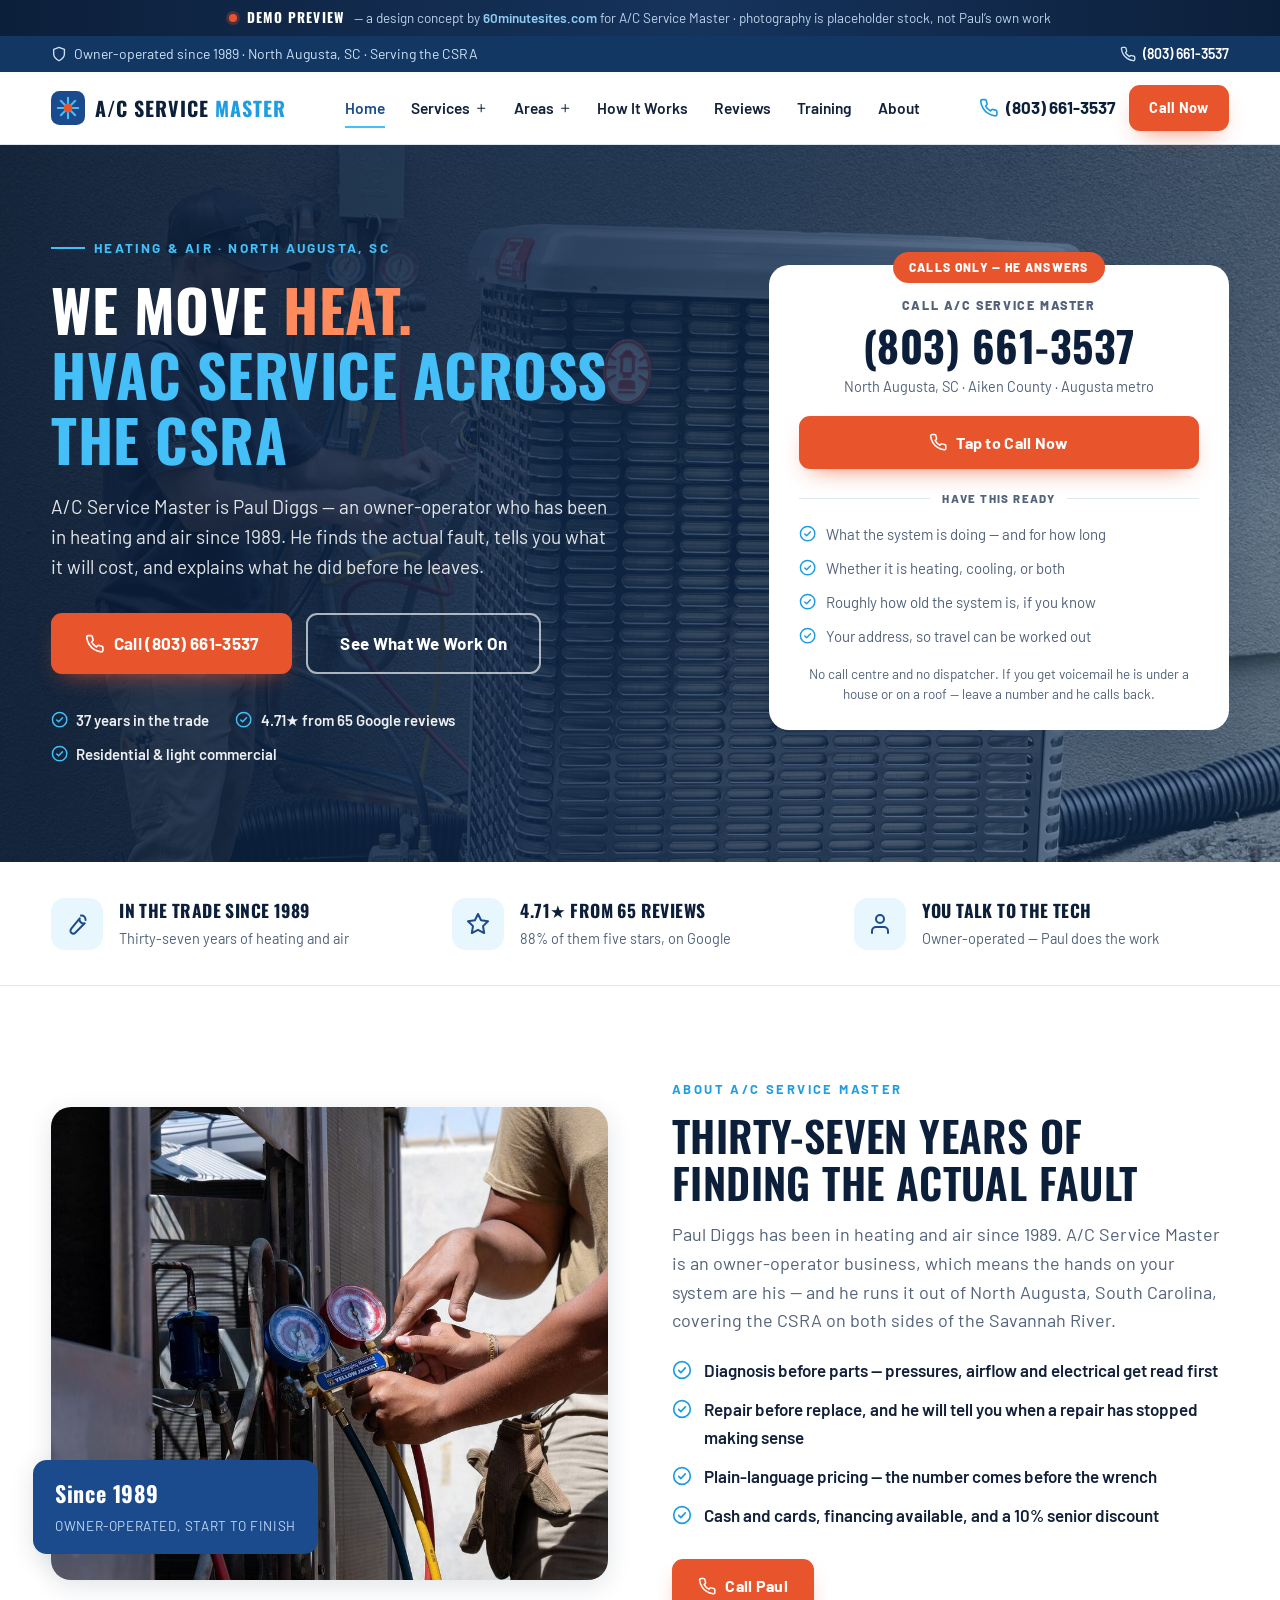
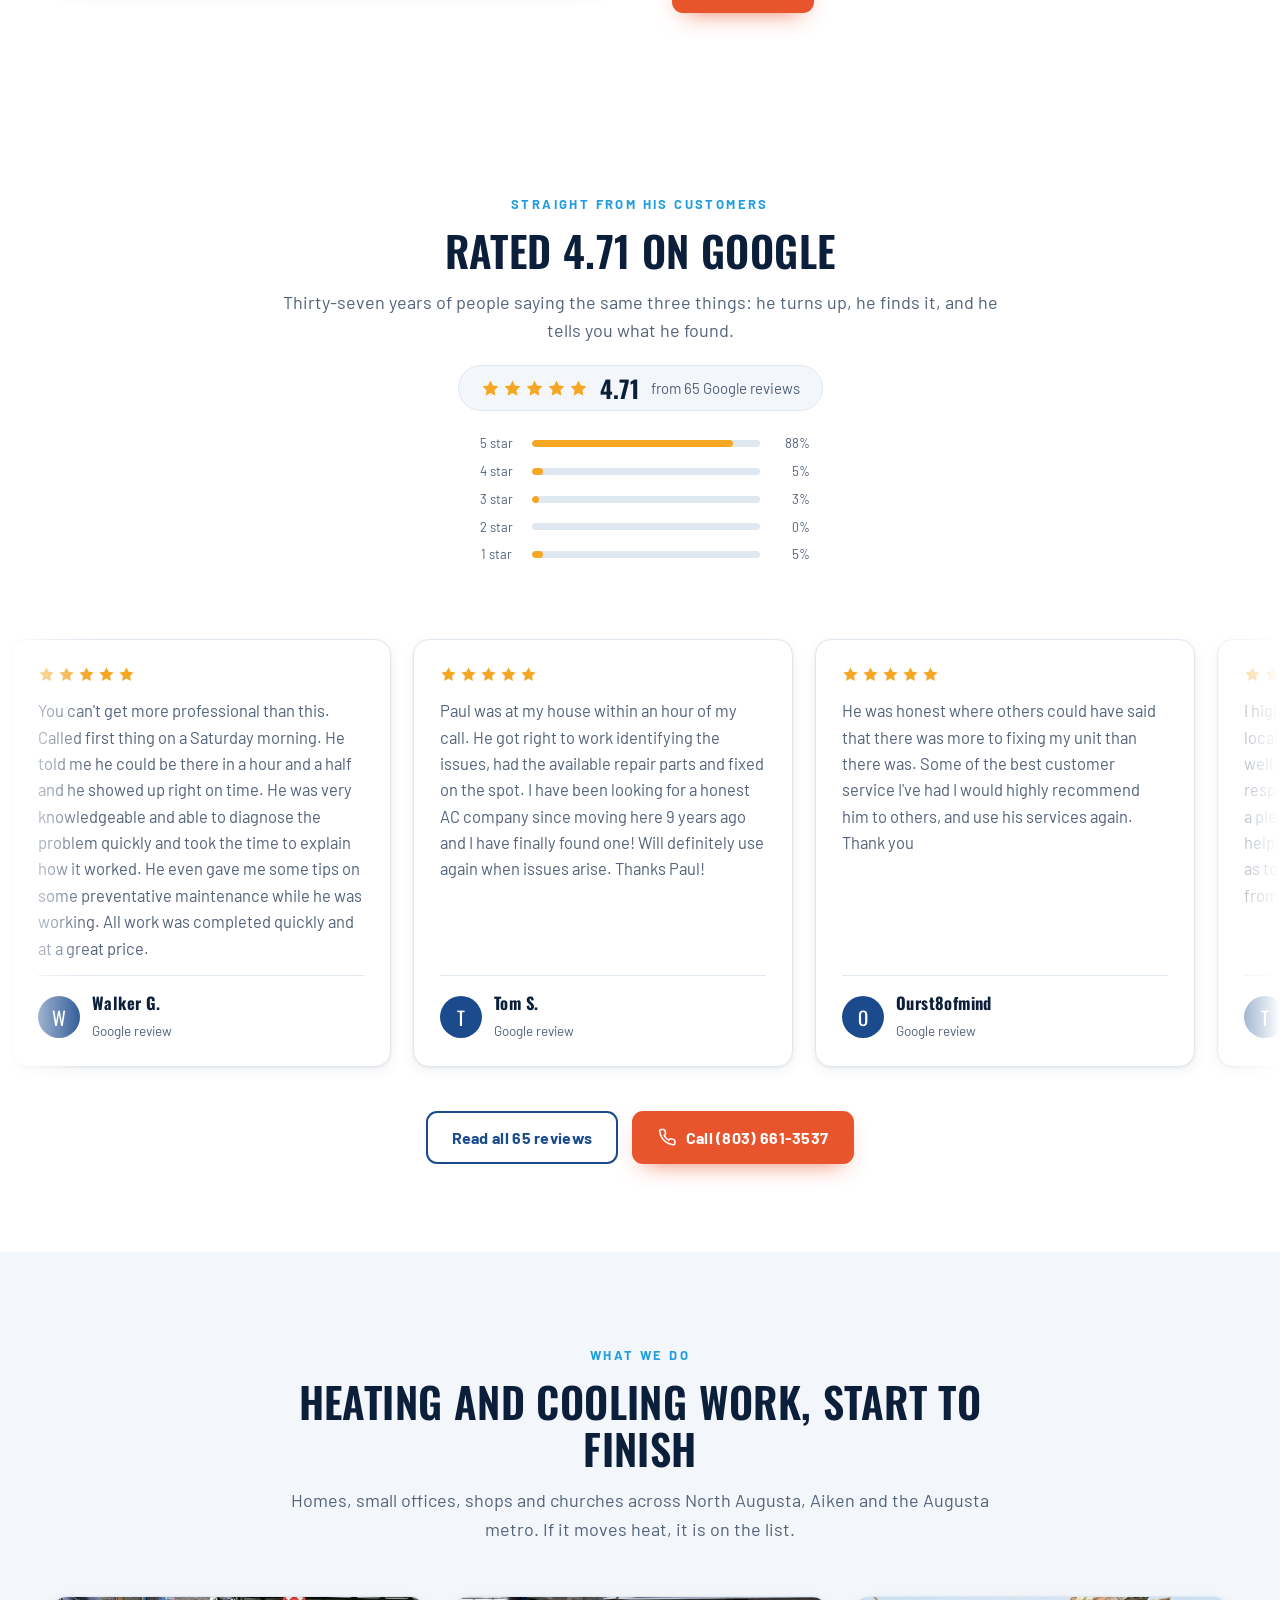
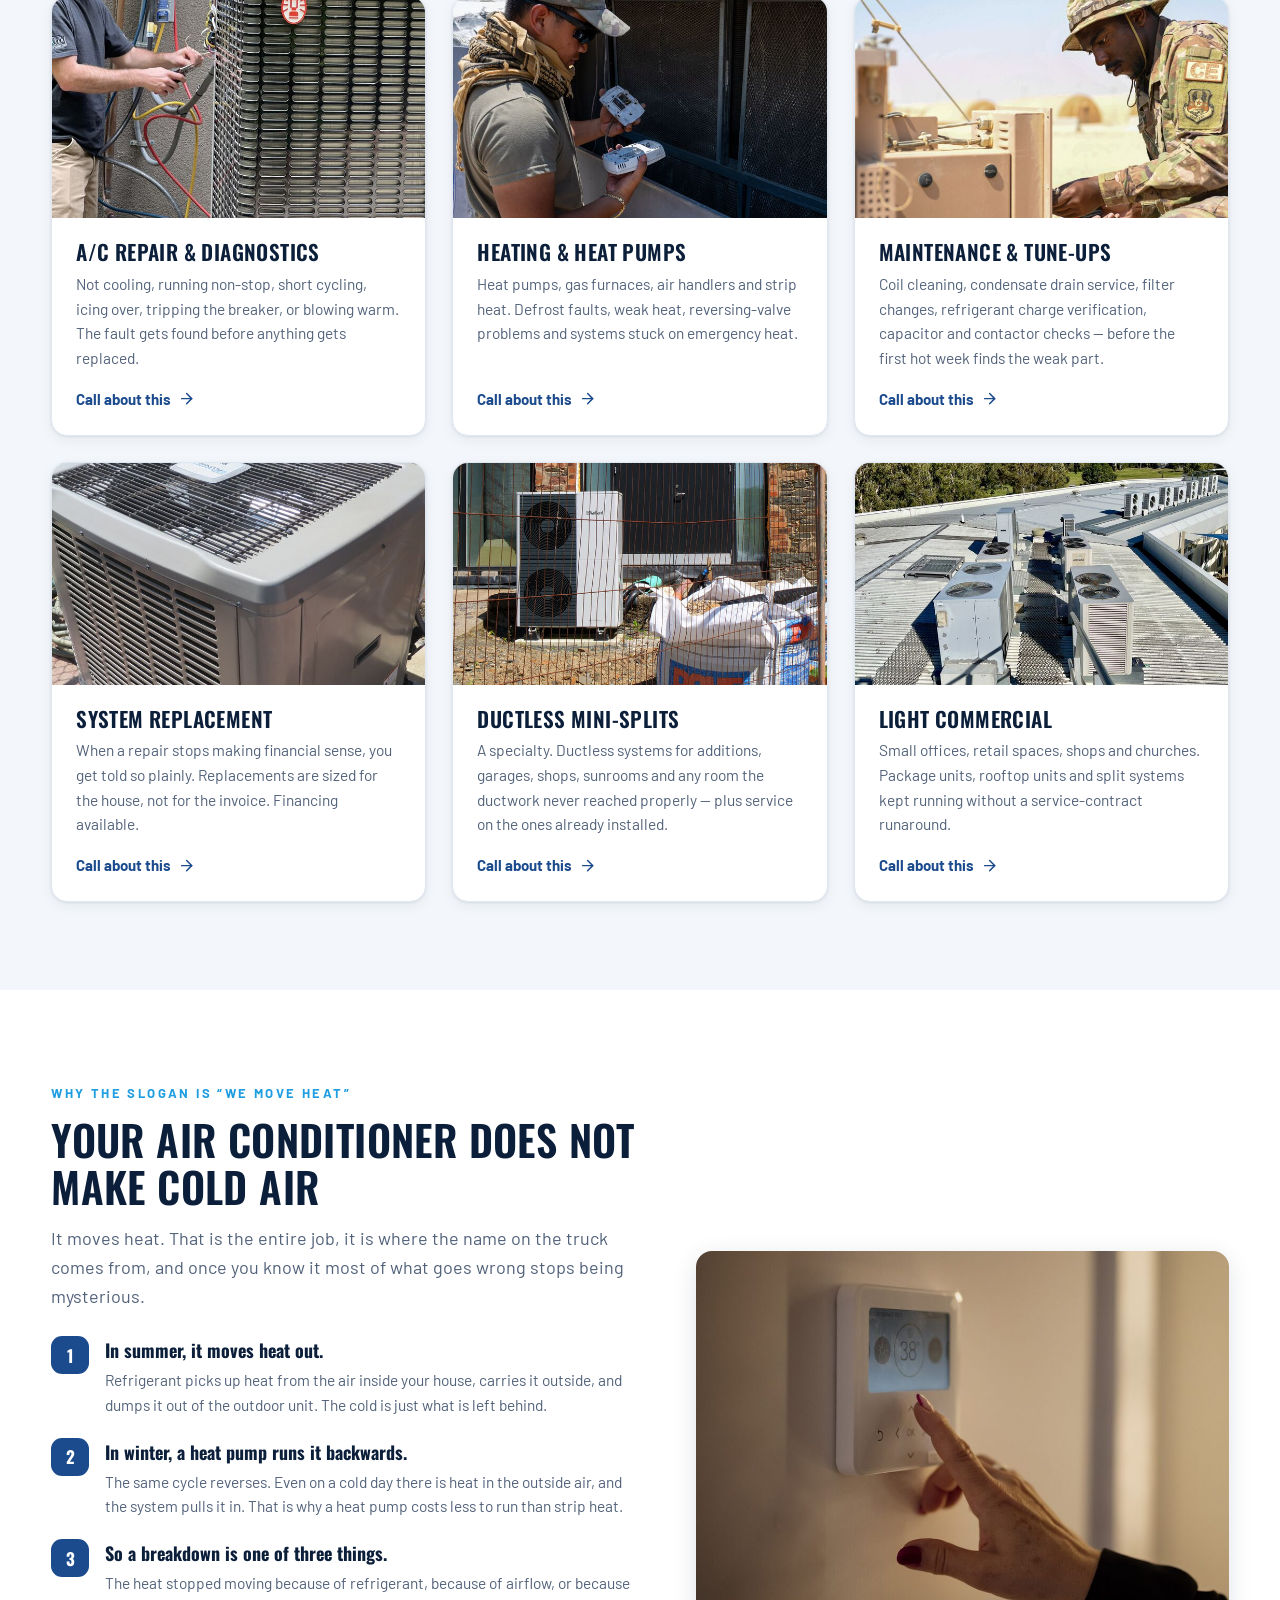
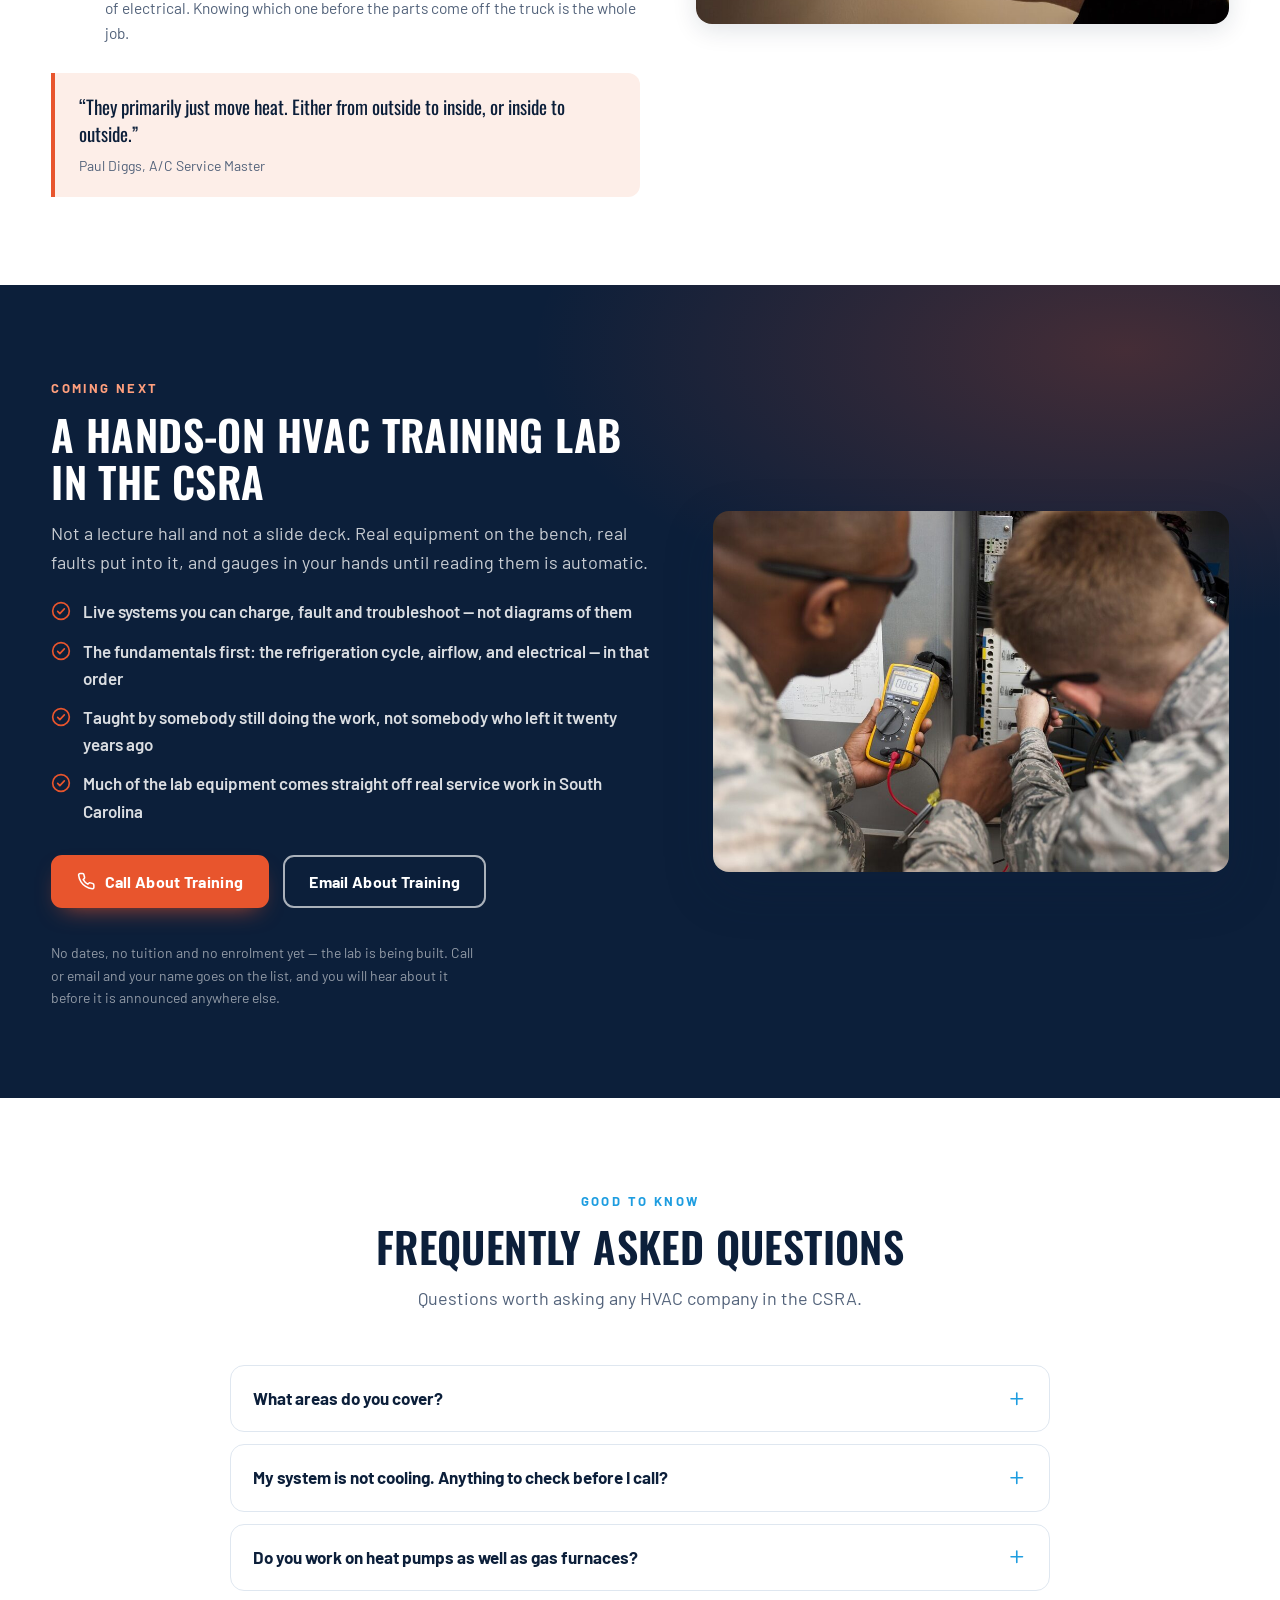
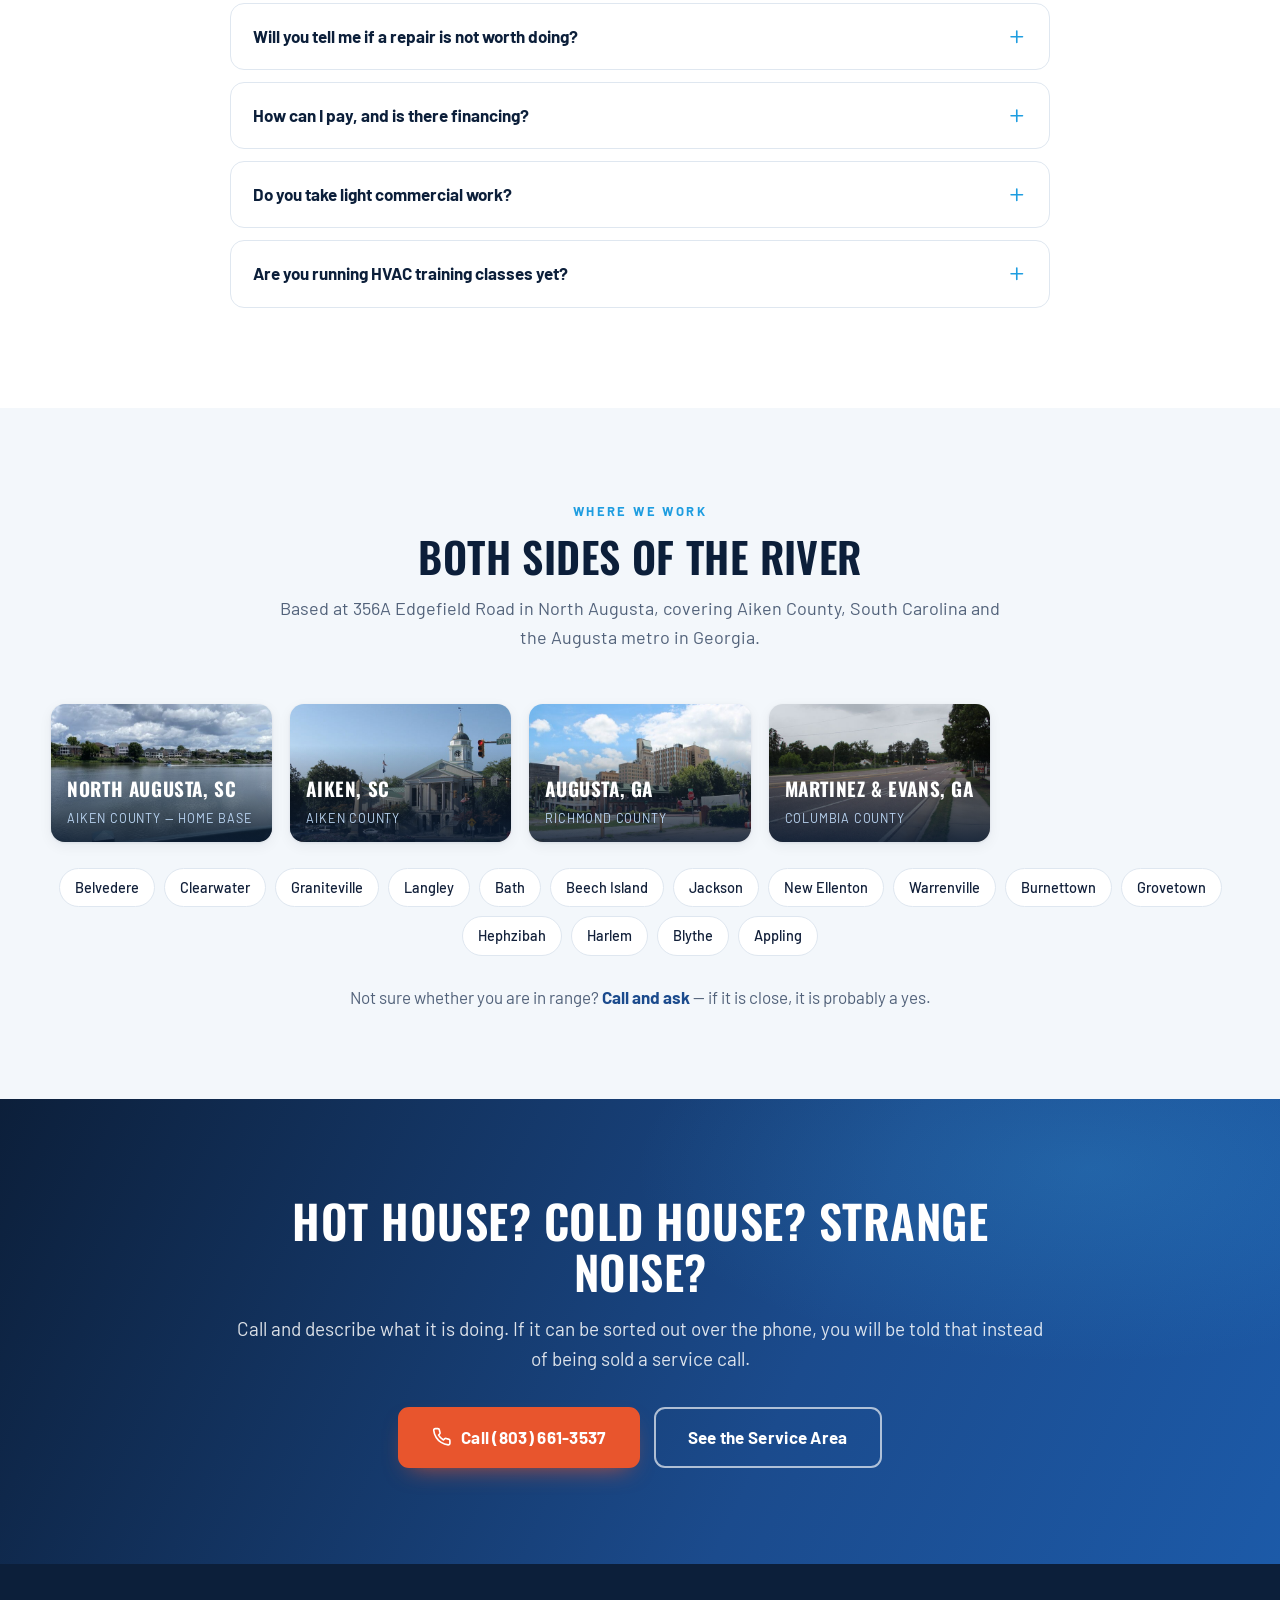
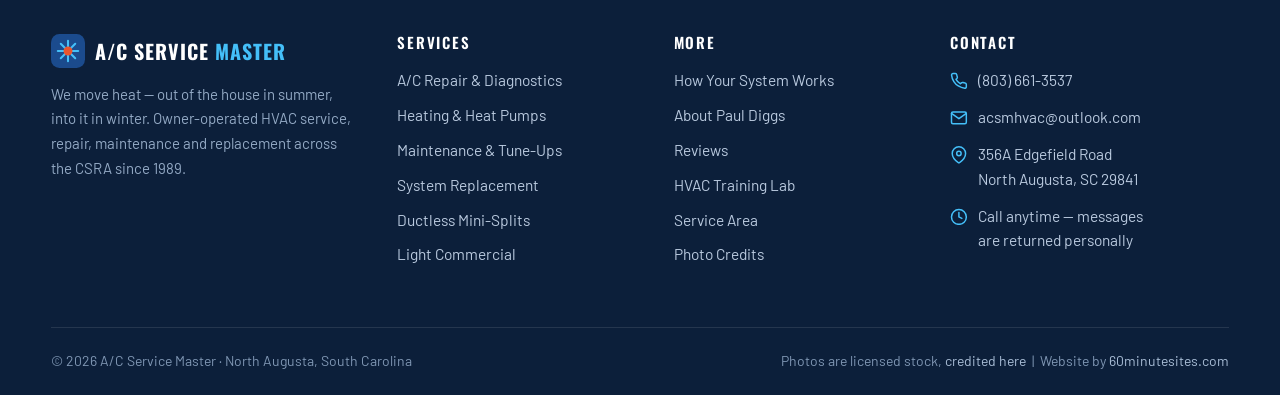
==== commit 565c3503: "Rebuild on the Clear Look design system, add real Google reviews Client preferred the howard-vanderp" ====
--- a/index.html
+++ b/index.html
@@ -4,512 +4,550 @@
 <meta charset="UTF-8">
 <meta name="viewport" content="width=device-width, initial-scale=1.0">
 <title>A/C Service Master — We Move Heat | HVAC Service &amp; Repair, North Augusta SC</title>
-<meta name="description" content="A/C Service Master — we move heat. Paul Diggs. Air conditioning and heating service, repair, maintenance and system replacement for homes and light commercial buildings in North Augusta, Aiken, Augusta and the CSRA. Call (803) 661-3537.">
-<meta name="theme-color" content="#16233f">
+<meta name="description" content="A/C Service Master — Paul Diggs. HVAC service, repair, maintenance and replacement in North Augusta, Aiken and Augusta. In the trade since 1989, rated 4.71 from 65 Google reviews. Call (803) 661-3537.">
+<meta name="theme-color" content="#0c1f3a">
 <link rel="canonical" href="https://acservicemaster.com/">
+<meta property="og:title" content="A/C Service Master — We Move Heat | HVAC in North Augusta, SC">
+<meta property="og:description" content="Owner-operator HVAC service across the CSRA since 1989. Straight diagnosis, plain-language pricing, 4.71 stars from 65 Google reviews. Call (803) 661-3537.">
 <meta property="og:type" content="website">
-<meta property="og:site_name" content="A/C Service Master">
-<meta property="og:title" content="A/C Service Master — We Move Heat | HVAC Service, North Augusta SC">
-<meta property="og:description" content="We move heat. Straight diagnosis, plain-language pricing, and a technician who explains what he found. Serving North Augusta, Aiken, Augusta and the CSRA. Call (803) 661-3537.">
 <meta property="og:url" content="https://acservicemaster.com/">
-<meta property="og:image" content="https://acservicemaster.com/assets/img/og-image.jpg">
+<meta property="og:image" content="/assets/img/og-image.jpg">
 <meta name="twitter:card" content="summary_large_image">
-<link rel="icon" href="data:image/svg+xml,%3Csvg xmlns='http://www.w3.org/2000/svg' viewBox='0 0 64 64'%3E%3Crect width='64' height='64' rx='14' fill='%2316233f'/%3E%3Cpath d='M32 12v40M12 32h40M18 18l28 28M46 18L18 46' stroke='%23d92d20' stroke-width='3' stroke-linecap='round'/%3E%3Ccircle cx='32' cy='32' r='7' fill='%23fff'/%3E%3C/svg%3E">
+<link rel="icon" type="image/svg+xml" href="/assets/img/favicon.svg">
 <link rel="preconnect" href="https://fonts.googleapis.com">
 <link rel="preconnect" href="https://fonts.gstatic.com" crossorigin>
-<link href="https://fonts.googleapis.com/css2?family=Plus+Jakarta+Sans:wght@700;800&family=Inter:wght@400;500;600;700&display=swap" rel="stylesheet">
-<link rel="stylesheet" href="assets/styles.css">
+<link href="https://fonts.googleapis.com/css2?family=Oswald:wght@500;600;700&family=Barlow:wght@400;500;600;700;800&display=swap" rel="stylesheet">
+<link rel="stylesheet" href="/assets/css/style.css">
+</head>
+<body>
+<!-- DEMO BANNER — delete this line (and the .demo-bar block in style.css) when the site goes live -->
+<div class="demo-bar"><span class="demo-dot"></span><b>DEMO PREVIEW</b><span class="demo-tail"> &mdash; a design concept by <a href="https://60minutesites.com" rel="noopener">60minutesites.com</a> for A/C Service Master &middot; photography is placeholder stock, not Paul&rsquo;s own work</span></div>
+
+
+<svg xmlns="http://www.w3.org/2000/svg" style="display:none" aria-hidden="true">
+  <symbol id="i-phone" viewBox="0 0 24 24"><path d="M22 16.92v3a2 2 0 0 1-2.18 2 19.79 19.79 0 0 1-8.63-3.07 19.5 19.5 0 0 1-6-6A19.79 19.79 0 0 1 2.12 4.18 2 2 0 0 1 4.11 2h3a2 2 0 0 1 2 1.72c.13.96.36 1.9.7 2.81a2 2 0 0 1-.45 2.11L8.09 9.91a16 16 0 0 0 6 6l1.27-1.27a2 2 0 0 1 2.11-.45c.91.34 1.85.57 2.81.7A2 2 0 0 1 22 16.92z"/></symbol>
+  <symbol id="i-mail" viewBox="0 0 24 24"><rect x="2" y="4" width="20" height="16" rx="2"/><path d="M22 6l-10 7L2 6"/></symbol>
+  <symbol id="i-pin" viewBox="0 0 24 24"><path d="M21 10c0 7-9 13-9 13S3 17 3 10a9 9 0 0 1 18 0z"/><circle cx="12" cy="10" r="3"/></symbol>
+  <symbol id="i-clock" viewBox="0 0 24 24"><circle cx="12" cy="12" r="10"/><polyline points="12 6 12 12 16 14"/></symbol>
+  <symbol id="i-shield" viewBox="0 0 24 24"><path d="M12 22s8-4 8-10V5l-8-3-8 3v7c0 6 8 10 8 10z"/></symbol>
+  <symbol id="i-snow" viewBox="0 0 24 24"><line x1="12" y1="2" x2="12" y2="22"/><line x1="2" y1="12" x2="22" y2="12"/><line x1="4.5" y1="4.5" x2="19.5" y2="19.5"/><line x1="19.5" y1="4.5" x2="4.5" y2="19.5"/></symbol>
+  <symbol id="i-flame" viewBox="0 0 24 24"><path d="M12 2s5 4.5 5 9a5 5 0 0 1-10 0c0-1.8.8-3.2 1.6-4.3C9.4 8 12 6 12 2z"/><path d="M12 22a5 5 0 0 1-5-5"/></symbol>
+  <symbol id="i-home" viewBox="0 0 24 24"><path d="M3 9l9-7 9 7v11a2 2 0 0 1-2 2H5a2 2 0 0 1-2-2z"/><polyline points="9 22 9 12 15 12 15 22"/></symbol>
+  <symbol id="i-check" viewBox="0 0 24 24"><circle cx="12" cy="12" r="10"/><path d="M8 12.5l2.6 2.6L16 9.5"/></symbol>
+  <symbol id="i-arrow" viewBox="0 0 24 24"><line x1="5" y1="12" x2="19" y2="12"/><polyline points="12 5 19 12 12 19"/></symbol>
+  <symbol id="i-plus" viewBox="0 0 24 24"><line x1="12" y1="5" x2="12" y2="19"/><line x1="5" y1="12" x2="19" y2="12"/></symbol>
+  <symbol id="i-star" viewBox="0 0 24 24"><path d="M12 2l3.09 6.26L22 9.27l-5 4.87 1.18 6.88L12 17.77l-6.18 3.25L7 14.14 2 9.27l6.91-1.01L12 2z"/></symbol>
+  <symbol id="i-tool" viewBox="0 0 24 24"><path d="M14.7 6.3a4 4 0 0 0 5 5l-9.4 9.4a2.8 2.8 0 0 1-4-4z"/><path d="M16 3.5a4 4 0 0 1 4.5 4.5"/></symbol>
+  <symbol id="i-building" viewBox="0 0 24 24"><rect x="4" y="2" width="16" height="20" rx="1"/><line x1="9" y1="7" x2="10" y2="7"/><line x1="14" y1="7" x2="15" y2="7"/><line x1="9" y1="11" x2="10" y2="11"/><line x1="14" y1="11" x2="15" y2="11"/><path d="M10 22v-3h4v3"/></symbol>
+  <symbol id="i-user" viewBox="0 0 24 24"><path d="M20 21v-2a4 4 0 0 0-4-4H8a4 4 0 0 0-4 4v2"/><circle cx="12" cy="7" r="4"/></symbol>
+</svg>
+
+<div class="top-bar">
+  <div class="container">
+    <span class="tb-note"><svg class="icon"><use href="#i-shield"/></svg> Owner-operated since 1989 &middot; North Augusta, SC &middot; Serving the CSRA</span>
+    <span class="tb-item"><svg class="icon"><use href="#i-phone"/></svg> <a href="tel:+18036613537">(803) 661-3537</a></span>
+  </div>
+</div>
+
+<header class="site-header">
+  <div class="container nav-wrap">
+    <a class="brand" href="/" aria-label="A/C Service Master home">
+      <svg class="brand-mark" viewBox="0 0 40 40" aria-hidden="true">
+        <rect width="40" height="40" rx="10" fill="#1b4b8d"/>
+        <path d="M20 8v24M8 20h24M11.5 11.5l17 17M28.5 11.5l-17 17" stroke="#44bff8" stroke-width="2.4" stroke-linecap="round"/>
+        <circle cx="20" cy="20" r="5.2" fill="#e8552d"/>
+      </svg>
+      <span class="brand-name">A/C Service <span class="accent">Master</span></span>
+    </a>
+    <nav class="main-nav" id="mainNav">
+      <a href="/" class="active">Home</a>
+      <div class="nav-drop">
+        <button type="button" aria-haspopup="true">Services <svg class="icon" style="width:.8em;height:.8em"><use href="#i-plus"/></svg></button>
+        <div class="drop">
+          <div class="drop-head">Heating &amp; Air</div>
+          <a href="#svc-ac-repair">A/C Repair &amp; Diagnostics</a>
+          <a href="#svc-heating">Heating &amp; Heat Pumps</a>
+          <a href="#svc-maintenance">Maintenance &amp; Tune-Ups</a>
+          <a href="#svc-replacement">System Replacement</a>
+          <a href="#svc-ductless">Ductless Mini-Splits</a>
+          <a href="#svc-commercial">Light Commercial</a>
+        </div>
+      </div>
+      <div class="nav-drop">
+        <button type="button" aria-haspopup="true">Areas <svg class="icon" style="width:.8em;height:.8em"><use href="#i-plus"/></svg></button>
+        <div class="drop">
+          <div class="drop-head">Serving the CSRA</div>
+          <div class="drop-cols">
+            <a href="#areas">North Augusta, SC</a>
+            <a href="#areas">Aiken, SC</a>
+            <a href="#areas">Belvedere, SC</a>
+            <a href="#areas">Clearwater, SC</a>
+            <a href="#areas">Graniteville, SC</a>
+            <a href="#areas">Beech Island, SC</a>
+            <a href="#areas">Augusta, GA</a>
+            <a href="#areas">Martinez, GA</a>
+            <a href="#areas">Evans, GA</a>
+            <a href="#areas">Grovetown, GA</a>
+            <a href="#areas">Hephzibah, GA</a>
+            <a href="#areas">Harlem, GA</a>
+          </div>
+        </div>
+      </div>
+      <a href="#how">How It Works</a>
+      <a href="#reviews">Reviews</a>
+      <a href="#training">Training</a>
+      <a href="#about">About</a>
+    </nav>
+    <div class="nav-cta">
+      <a class="nav-phone" href="tel:+18036613537"><svg class="icon"><use href="#i-phone"/></svg> (803) 661-3537</a>
+      <a class="btn btn-flame btn-sm" href="tel:+18036613537">Call Now</a>
+      <button class="nav-toggle" id="navToggle" aria-label="Open menu" aria-expanded="false"><span></span><span></span><span></span></button>
+    </div>
+  </div>
+</header>
+
+<main>
 <script type="application/ld+json">
 {
-  "@context":"https://schema.org",
-  "@type":"HVACBusiness",
-  "name":"A/C Service Master",
-  "slogan":"We Move Heat",
-  "description":"We move heat. Air conditioning and heating service, repair, maintenance and system replacement for residential and light commercial customers in North Augusta, SC and the surrounding CSRA.",
-  "telephone":"+1-803-661-3537",
-  "email":"acsmhvac@outlook.com",
-  "url":"https://acservicemaster.com/",
-  "image":"https://acservicemaster.com/assets/img/og-image.jpg",
-  "address":{
-    "@type":"PostalAddress",
-    "streetAddress":"356A Edgefield Road",
-    "addressLocality":"North Augusta",
-    "addressRegion":"SC",
-    "postalCode":"29841",
-    "addressCountry":"US"
-  },
-  "areaServed":[
-    {"@type":"City","name":"North Augusta"},
-    {"@type":"City","name":"Aiken"},
-    {"@type":"City","name":"Augusta"},
-    {"@type":"City","name":"Evans"},
-    {"@type":"City","name":"Martinez"},
-    {"@type":"City","name":"Grovetown"},
-    {"@type":"City","name":"Belvedere"},
-    {"@type":"City","name":"Clearwater"},
-    {"@type":"City","name":"Beech Island"}
-  ]
+  "@context": "https://schema.org",
+  "@type": "HVACBusiness",
+  "name": "A/C Service Master",
+  "alternateName": "A/C ServiceMaster LLC",
+  "slogan": "We Move Heat",
+  "description": "Owner-operated HVAC service, repair, maintenance and replacement for residential and light commercial customers in North Augusta, SC, Aiken County and the Augusta, GA metro. Ductless mini-split specialists.",
+  "telephone": "+18036613537",
+  "email": "acsmhvac@outlook.com",
+  "url": "https://acservicemaster.com/",
+  "image": "https://acservicemaster.com/assets/img/og-image.jpg",
+  "foundingDate": "1989",
+  "paymentAccepted": "Cash, Credit Card",
+  "address": { "@type": "PostalAddress", "streetAddress": "356A Edgefield Road", "addressLocality": "North Augusta", "addressRegion": "SC", "postalCode": "29841", "addressCountry": "US" },
+  "areaServed": ["North Augusta, SC", "Aiken, SC", "Belvedere, SC", "Clearwater, SC", "Graniteville, SC", "Beech Island, SC", "Augusta, GA", "Martinez, GA", "Evans, GA", "Grovetown, GA", "Hephzibah, GA", "Harlem, GA"],
+  "aggregateRating": { "@type": "AggregateRating", "ratingValue": "4.71", "reviewCount": "65", "bestRating": "5", "worstRating": "1" }
 }
 </script>
-</head>
-<body>
-
-<!-- ====================== NAV ====================== -->
-<nav class="nav">
-  <div class="nav-inner">
-    <a class="brand" href="#top" aria-label="A/C Service Master home">
-      <svg class="brand-mark" viewBox="0 0 64 64" aria-hidden="true">
-        <rect width="64" height="64" rx="13" fill="#16233f"/>
-        <path d="M32 13v38M13 32h38M19 19l26 26M45 19L19 45" stroke="#d92d20" stroke-width="3" stroke-linecap="round"/>
-        <circle cx="32" cy="32" r="7.5" fill="#fff"/>
-      </svg>
-      <span>
-        <span class="brand-name">A/C SERVICE MASTER</span>
-        <span class="brand-tag">We Move Heat &middot; North Augusta, SC</span>
-      </span>
-    </a>
-    <button class="nav-toggle" aria-label="Menu" aria-expanded="false" onclick="var l=document.querySelector('.nav-links');l.classList.toggle('open');this.setAttribute('aria-expanded',l.classList.contains('open'))">
-      <span></span><span></span><span></span>
-    </button>
-    <ul class="nav-links">
-      <li><a href="#services">Services</a></li>
-      <li><a href="#how">How It Works</a></li>
-      <li><a href="#about">About</a></li>
-      <li><a href="#training">Training</a></li>
-      <li><a href="#area">Service Area</a></li>
-      <li><a class="btn btn-red" href="tel:+18036613537">
-        <svg viewBox="0 0 24 24" fill="none" stroke="currentColor" stroke-width="1.9" stroke-linecap="round" stroke-linejoin="round" aria-hidden="true"><path d="M22 16.9v3a2 2 0 0 1-2.2 2 19.8 19.8 0 0 1-8.6-3.1 19.5 19.5 0 0 1-6-6A19.8 19.8 0 0 1 2.1 4.2 2 2 0 0 1 4.1 2h3a2 2 0 0 1 2 1.7c.1.96.3 1.9.6 2.8a2 2 0 0 1-.5 2.1L8 9.9a16 16 0 0 0 6 6l1.3-1.2a2 2 0 0 1 2.1-.5c.9.3 1.84.5 2.8.6a2 2 0 0 1 1.8 2.1z"/></svg>
-        (803) 661-3537</a></li>
+
+<!-- ============ HERO ============ -->
+<section class="hero">
+  <div class="hero-bg" style="background-image:url('/assets/img/hero-bg.jpg')"></div>
+  <div class="container hero-inner">
+    <div>
+      <span class="hero-eyebrow">Heating &amp; Air &middot; North Augusta, SC</span>
+      <h1>We Move <span class="flame">Heat.</span><br><span class="accent">HVAC Service Across the CSRA</span></h1>
+      <p class="hero-sub">A/C Service Master is Paul Diggs &mdash; an owner-operator who has been in heating and air since 1989. He finds the actual fault, tells you what it will cost, and explains what he did before he leaves.</p>
+      <div class="hero-cta-row">
+        <a class="btn btn-flame btn-lg" href="tel:+18036613537"><svg class="icon"><use href="#i-phone"/></svg> Call (803) 661-3537</a>
+        <a class="btn btn-ghost btn-lg" href="#services">See What We Work On</a>
+      </div>
+      <div class="hero-points">
+        <span><svg class="icon"><use href="#i-check"/></svg> 37 years in the trade</span>
+        <span><svg class="icon"><use href="#i-check"/></svg> 4.71&#9733; from 65 Google reviews</span>
+        <span><svg class="icon"><use href="#i-check"/></svg> Residential &amp; light commercial</span>
+      </div>
+    </div>
+
+    <div class="estimate-card call-card">
+      <span class="cc-flag">Calls Only &mdash; He Answers</span>
+      <span class="cc-label">Call A/C Service Master</span>
+      <a class="cc-number" href="tel:+18036613537">(803) 661-3537</a>
+      <p class="cc-sub">North Augusta, SC &middot; Aiken County &middot; Augusta metro</p>
+      <a class="btn btn-flame btn-md" style="width:100%" href="tel:+18036613537"><svg class="icon"><use href="#i-phone"/></svg> Tap to Call Now</a>
+      <div class="cc-rule"><span>Have this ready</span></div>
+      <ul class="cc-list">
+        <li><svg class="icon"><use href="#i-check"/></svg><span>What the system is doing &mdash; and for how long</span></li>
+        <li><svg class="icon"><use href="#i-check"/></svg><span>Whether it is heating, cooling, or both</span></li>
+        <li><svg class="icon"><use href="#i-check"/></svg><span>Roughly how old the system is, if you know</span></li>
+        <li><svg class="icon"><use href="#i-check"/></svg><span>Your address, so travel can be worked out</span></li>
+      </ul>
+      <p class="cc-fine">No call centre and no dispatcher. If you get voicemail he is under a house or on a roof &mdash; leave a number and he calls back.</p>
+    </div>
+  </div>
+</section>
+
+<!-- ============ TRUST STRIP ============ -->
+<section class="trust-strip">
+  <div class="container trust-grid">
+    <div class="trust-item reveal"><span class="trust-ico"><svg class="icon"><use href="#i-tool"/></svg></span><div><b>In the Trade Since 1989</b><small>Thirty-seven years of heating and air</small></div></div>
+    <div class="trust-item reveal"><span class="trust-ico"><svg class="icon"><use href="#i-star"/></svg></span><div><b>4.71&#9733; from 65 Reviews</b><small>88% of them five stars, on Google</small></div></div>
+    <div class="trust-item reveal"><span class="trust-ico"><svg class="icon"><use href="#i-user"/></svg></span><div><b>You Talk to the Tech</b><small>Owner-operated &mdash; Paul does the work</small></div></div>
+  </div>
+</section>
+
+<!-- ============ ABOUT ============ -->
+<section class="section" id="about">
+  <div class="container about-grid">
+    <div class="about-media reveal">
+      <img src="/assets/img/about-service.jpg" alt="Refrigerant manifold gauges connected to a split system to read operating pressures" loading="lazy">
+      <div class="about-chip"><b>Since 1989</b><small>Owner-operated, start to finish</small></div>
+    </div>
+    <div class="reveal">
+      <span class="eyebrow">About A/C Service Master</span>
+      <h2 class="section-title">Thirty-Seven Years of Finding the Actual Fault</h2>
+      <p class="section-sub">Paul Diggs has been in heating and air since 1989. A/C Service Master is an owner-operator business, which means the hands on your system are his &mdash; and he runs it out of North Augusta, South Carolina, covering the CSRA on both sides of the Savannah River.</p>
+      <ul class="check-list">
+        <li><svg class="icon"><use href="#i-check"/></svg><span>Diagnosis before parts &mdash; pressures, airflow and electrical get read first</span></li>
+        <li><svg class="icon"><use href="#i-check"/></svg><span>Repair before replace, and he will tell you when a repair has stopped making sense</span></li>
+        <li><svg class="icon"><use href="#i-check"/></svg><span>Plain-language pricing &mdash; the number comes before the wrench</span></li>
+        <li><svg class="icon"><use href="#i-check"/></svg><span>Cash and cards, financing available, and a 10% senior discount</span></li>
+      </ul>
+      <a class="btn btn-flame btn-md" href="tel:+18036613537"><svg class="icon"><use href="#i-phone"/></svg> Call Paul</a>
+    </div>
+  </div>
+</section>
+
+<!-- ============ REVIEWS ============ -->
+<!-- Every quote is verbatim from Paul's Google reviews as published at
+     experience.com/reviews/ac-servicemaster-llc-22557209 (4.71 from 65).
+     Nothing here is written by us — do not edit the wording of a quote. -->
+<section class="section reviews-section" id="reviews">
+  <div class="container">
+    <div class="section-head center reveal">
+      <span class="eyebrow">Straight From His Customers</span>
+      <h2 class="section-title">Rated 4.71 on Google</h2>
+      <p class="section-sub">Thirty-seven years of people saying the same three things: he turns up, he finds it, and he tells you what he found.</p>
+      <div class="rv-summary">
+        <span class="rv-stars" aria-label="4.71 out of 5 stars"><svg class="icon"><use href="#i-star"/></svg><svg class="icon"><use href="#i-star"/></svg><svg class="icon"><use href="#i-star"/></svg><svg class="icon"><use href="#i-star"/></svg><svg class="icon"><use href="#i-star"/></svg></span>
+        <b>4.71</b>
+        <span>from 65 Google reviews</span>
+      </div>
+      <ul class="rv-bars">
+        <li><span>5 star</span><i><b style="width:88%"></b></i><em>88%</em></li>
+        <li><span>4 star</span><i><b style="width:5%"></b></i><em>5%</em></li>
+        <li><span>3 star</span><i><b style="width:3%"></b></i><em>3%</em></li>
+        <li><span>2 star</span><i><b style="width:0%"></b></i><em>0%</em></li>
+        <li><span>1 star</span><i><b style="width:5%"></b></i><em>5%</em></li>
+      </ul>
+    </div>
+  </div>
+  <div class="rv-marquee reveal" id="reviewMarquee" data-review-stream>
+    <div class="rv-track">
+      <div class="rv-set">
+        <article class="rv-card">
+          <span class="rv-stars" aria-label="5 out of 5 stars"><svg class="icon"><use href="#i-star"/></svg><svg class="icon"><use href="#i-star"/></svg><svg class="icon"><use href="#i-star"/></svg><svg class="icon"><use href="#i-star"/></svg><svg class="icon"><use href="#i-star"/></svg></span>
+          <p class="rv-body">You can't get more professional than this. Called first thing on a Saturday morning. He told me he could be there in a hour and a half and he showed up right on time. He was very knowledgeable and able to diagnose the problem quickly and took the time to explain how it worked. He even gave me some tips on some preventative maintenance while he was working. All work was completed quickly and at a great price.</p>
+          <div class="rv-meta"><span class="rv-avatar" aria-hidden="true">W</span><span><b>Walker G.</b><small>Google review</small></span></div>
+        </article>
+        <article class="rv-card">
+          <span class="rv-stars" aria-label="5 out of 5 stars"><svg class="icon"><use href="#i-star"/></svg><svg class="icon"><use href="#i-star"/></svg><svg class="icon"><use href="#i-star"/></svg><svg class="icon"><use href="#i-star"/></svg><svg class="icon"><use href="#i-star"/></svg></span>
+          <p class="rv-body">Paul was at my house within an hour of my call. He got right to work identifying the issues, had the available repair parts and fixed on the spot. I have been looking for a honest AC company since moving here 9 years ago and I have finally found one! Will definitely use again when issues arise. Thanks Paul!</p>
+          <div class="rv-meta"><span class="rv-avatar" aria-hidden="true">T</span><span><b>Tom S.</b><small>Google review</small></span></div>
+        </article>
+        <article class="rv-card">
+          <span class="rv-stars" aria-label="5 out of 5 stars"><svg class="icon"><use href="#i-star"/></svg><svg class="icon"><use href="#i-star"/></svg><svg class="icon"><use href="#i-star"/></svg><svg class="icon"><use href="#i-star"/></svg><svg class="icon"><use href="#i-star"/></svg></span>
+          <p class="rv-body">He was honest where others could have said that there was more to fixing my unit than there was. Some of the best customer service I've had I would highly recommend him to others, and use his services again. Thank you</p>
+          <div class="rv-meta"><span class="rv-avatar" aria-hidden="true">O</span><span><b>Ourst8ofmind</b><small>Google review</small></span></div>
+        </article>
+        <article class="rv-card">
+          <span class="rv-stars" aria-label="5 out of 5 stars"><svg class="icon"><use href="#i-star"/></svg><svg class="icon"><use href="#i-star"/></svg><svg class="icon"><use href="#i-star"/></svg><svg class="icon"><use href="#i-star"/></svg><svg class="icon"><use href="#i-star"/></svg></span>
+          <p class="rv-body">I highly recommend this business. Paul is a local businessman and treated us extremely well. He was prompt, knowledgeable, very respectful and expertly professional. He was a pleasure to speak with and also gave us helpful tips to improve overall maintenance as to avoid future service calls. Thank you from Trophies Unlimited!</p>
+          <div class="rv-meta"><span class="rv-avatar" aria-hidden="true">T</span><span><b>The M.</b><small>Google review &middot; commercial customer</small></span></div>
+        </article>
+        <article class="rv-card">
+          <span class="rv-stars" aria-label="5 out of 5 stars"><svg class="icon"><use href="#i-star"/></svg><svg class="icon"><use href="#i-star"/></svg><svg class="icon"><use href="#i-star"/></svg><svg class="icon"><use href="#i-star"/></svg><svg class="icon"><use href="#i-star"/></svg></span>
+          <p class="rv-body">Great service, only service that answers the phone at 7:30 in the morning and can give an estimate. Great price too, thanks again!</p>
+          <div class="rv-meta"><span class="rv-avatar" aria-hidden="true">S</span><span><b>Sam W.</b><small>Google review</small></span></div>
+        </article>
+        <article class="rv-card">
+          <span class="rv-stars" aria-label="5 out of 5 stars"><svg class="icon"><use href="#i-star"/></svg><svg class="icon"><use href="#i-star"/></svg><svg class="icon"><use href="#i-star"/></svg><svg class="icon"><use href="#i-star"/></svg><svg class="icon"><use href="#i-star"/></svg></span>
+          <p class="rv-body">Paul was quick to respond, and very knowledgeable. He was very reasonable on price and was able to fix my family's ac unit. I highly recommend him.</p>
+          <div class="rv-meta"><span class="rv-avatar" aria-hidden="true">J</span><span><b>Jessica C.</b><small>Google review</small></span></div>
+        </article>
+      </div>
+      <div class="rv-set" aria-hidden="true">
+        <article class="rv-card">
+          <span class="rv-stars"><svg class="icon"><use href="#i-star"/></svg><svg class="icon"><use href="#i-star"/></svg><svg class="icon"><use href="#i-star"/></svg><svg class="icon"><use href="#i-star"/></svg><svg class="icon"><use href="#i-star"/></svg></span>
+          <p class="rv-body">You can't get more professional than this. Called first thing on a Saturday morning. He told me he could be there in a hour and a half and he showed up right on time. He was very knowledgeable and able to diagnose the problem quickly and took the time to explain how it worked. He even gave me some tips on some preventative maintenance while he was working. All work was completed quickly and at a great price.</p>
+          <div class="rv-meta"><span class="rv-avatar" aria-hidden="true">W</span><span><b>Walker G.</b><small>Google review</small></span></div>
+        </article>
+        <article class="rv-card">
+          <span class="rv-stars"><svg class="icon"><use href="#i-star"/></svg><svg class="icon"><use href="#i-star"/></svg><svg class="icon"><use href="#i-star"/></svg><svg class="icon"><use href="#i-star"/></svg><svg class="icon"><use href="#i-star"/></svg></span>
+          <p class="rv-body">Paul was at my house within an hour of my call. He got right to work identifying the issues, had the available repair parts and fixed on the spot. I have been looking for a honest AC company since moving here 9 years ago and I have finally found one! Will definitely use again when issues arise. Thanks Paul!</p>
+          <div class="rv-meta"><span class="rv-avatar" aria-hidden="true">T</span><span><b>Tom S.</b><small>Google review</small></span></div>
+        </article>
+        <article class="rv-card">
+          <span class="rv-stars"><svg class="icon"><use href="#i-star"/></svg><svg class="icon"><use href="#i-star"/></svg><svg class="icon"><use href="#i-star"/></svg><svg class="icon"><use href="#i-star"/></svg><svg class="icon"><use href="#i-star"/></svg></span>
+          <p class="rv-body">He was honest where others could have said that there was more to fixing my unit than there was. Some of the best customer service I've had I would highly recommend him to others, and use his services again. Thank you</p>
+          <div class="rv-meta"><span class="rv-avatar" aria-hidden="true">O</span><span><b>Ourst8ofmind</b><small>Google review</small></span></div>
+        </article>
+        <article class="rv-card">
+          <span class="rv-stars"><svg class="icon"><use href="#i-star"/></svg><svg class="icon"><use href="#i-star"/></svg><svg class="icon"><use href="#i-star"/></svg><svg class="icon"><use href="#i-star"/></svg><svg class="icon"><use href="#i-star"/></svg></span>
+          <p class="rv-body">I highly recommend this business. Paul is a local businessman and treated us extremely well. He was prompt, knowledgeable, very respectful and expertly professional. He was a pleasure to speak with and also gave us helpful tips to improve overall maintenance as to avoid future service calls. Thank you from Trophies Unlimited!</p>
+          <div class="rv-meta"><span class="rv-avatar" aria-hidden="true">T</span><span><b>The M.</b><small>Google review &middot; commercial customer</small></span></div>
+        </article>
+        <article class="rv-card">
+          <span class="rv-stars"><svg class="icon"><use href="#i-star"/></svg><svg class="icon"><use href="#i-star"/></svg><svg class="icon"><use href="#i-star"/></svg><svg class="icon"><use href="#i-star"/></svg><svg class="icon"><use href="#i-star"/></svg></span>
+          <p class="rv-body">Great service, only service that answers the phone at 7:30 in the morning and can give an estimate. Great price too, thanks again!</p>
+          <div class="rv-meta"><span class="rv-avatar" aria-hidden="true">S</span><span><b>Sam W.</b><small>Google review</small></span></div>
+        </article>
+        <article class="rv-card">
+          <span class="rv-stars"><svg class="icon"><use href="#i-star"/></svg><svg class="icon"><use href="#i-star"/></svg><svg class="icon"><use href="#i-star"/></svg><svg class="icon"><use href="#i-star"/></svg><svg class="icon"><use href="#i-star"/></svg></span>
+          <p class="rv-body">Paul was quick to respond, and very knowledgeable. He was very reasonable on price and was able to fix my family's ac unit. I highly recommend him.</p>
+          <div class="rv-meta"><span class="rv-avatar" aria-hidden="true">J</span><span><b>Jessica C.</b><small>Google review</small></span></div>
+        </article>
+      </div>
+    </div>
+  </div>
+  <div class="container rv-actions reveal">
+    <a class="btn btn-outline btn-md" href="https://www.experience.com/reviews/ac-servicemaster-llc-22557209" target="_blank" rel="noopener nofollow">Read all 65 reviews</a>
+    <a class="btn btn-flame btn-md" href="tel:+18036613537"><svg class="icon"><use href="#i-phone"/></svg> Call (803) 661-3537</a>
+  </div>
+</section>
+
+<!-- ============ SERVICES ============ -->
+<section class="section section-mist" id="services">
+  <div class="container">
+    <div class="section-head center reveal">
+      <span class="eyebrow">What We Do</span>
+      <h2 class="section-title">Heating and Cooling Work, Start to Finish</h2>
+      <p class="section-sub">Homes, small offices, shops and churches across North Augusta, Aiken and the Augusta metro. If it moves heat, it is on the list.</p>
+    </div>
+    <div class="svc-grid">
+      <a class="svc-card reveal" id="svc-ac-repair" href="tel:+18036613537">
+        <div class="media"><img src="/assets/img/card-ac-repair.jpg" alt="A technician reading manifold gauges on a residential condenser unit" loading="lazy"></div>
+        <div class="body">
+          <h3>A/C Repair &amp; Diagnostics</h3>
+          <p>Not cooling, running non-stop, short cycling, icing over, tripping the breaker, or blowing warm. The fault gets found before anything gets replaced.</p>
+          <span class="more">Call about this <svg class="icon"><use href="#i-arrow"/></svg></span>
+        </div>
+      </a>
+      <a class="svc-card reveal" id="svc-heating" href="tel:+18036613537">
+        <div class="media"><img src="/assets/img/card-heating.jpg" alt="An HVAC technician working inside the open electrical panel of a heating unit" loading="lazy"></div>
+        <div class="body">
+          <h3>Heating &amp; Heat Pumps</h3>
+          <p>Heat pumps, gas furnaces, air handlers and strip heat. Defrost faults, weak heat, reversing-valve problems and systems stuck on emergency heat.</p>
+          <span class="more">Call about this <svg class="icon"><use href="#i-arrow"/></svg></span>
+        </div>
+      </a>
+      <a class="svc-card reveal" id="svc-maintenance" href="tel:+18036613537">
+        <div class="media"><img src="/assets/img/card-maintenance.jpg" alt="A technician servicing the coil section of an air conditioning unit" loading="lazy"></div>
+        <div class="body">
+          <h3>Maintenance &amp; Tune-Ups</h3>
+          <p>Coil cleaning, condensate drain service, filter changes, refrigerant charge verification, capacitor and contactor checks &mdash; before the first hot week finds the weak part.</p>
+          <span class="more">Call about this <svg class="icon"><use href="#i-arrow"/></svg></span>
+        </div>
+      </a>
+      <a class="svc-card reveal" id="svc-replacement" href="tel:+18036613537">
+        <div class="media"><img src="/assets/img/card-replacement.jpg" alt="A modern outdoor air conditioning condenser unit" loading="lazy"></div>
+        <div class="body">
+          <h3>System Replacement</h3>
+          <p>When a repair stops making financial sense, you get told so plainly. Replacements are sized for the house, not for the invoice. Financing available.</p>
+          <span class="more">Call about this <svg class="icon"><use href="#i-arrow"/></svg></span>
+        </div>
+      </a>
+      <a class="svc-card reveal" id="svc-ductless" href="tel:+18036613537">
+        <div class="media"><img src="/assets/img/card-ductless.jpg" alt="Ductless mini-split outdoor units mounted at a building" loading="lazy"></div>
+        <div class="body">
+          <h3>Ductless Mini-Splits</h3>
+          <p>A specialty. Ductless systems for additions, garages, shops, sunrooms and any room the ductwork never reached properly &mdash; plus service on the ones already installed.</p>
+          <span class="more">Call about this <svg class="icon"><use href="#i-arrow"/></svg></span>
+        </div>
+      </a>
+      <a class="svc-card reveal" id="svc-commercial" href="tel:+18036613537">
+        <div class="media"><img src="/assets/img/card-commercial.jpg" alt="Rooftop package air conditioning units on a commercial building" loading="lazy"></div>
+        <div class="body">
+          <h3>Light Commercial</h3>
+          <p>Small offices, retail spaces, shops and churches. Package units, rooftop units and split systems kept running without a service-contract runaround.</p>
+          <span class="more">Call about this <svg class="icon"><use href="#i-arrow"/></svg></span>
+        </div>
+      </a>
+    </div>
+  </div>
+</section>
+
+<!-- ============ HOW IT WORKS ============ -->
+<section class="section" id="how">
+  <div class="container how-grid">
+    <div class="reveal">
+      <span class="eyebrow">Why the slogan is &ldquo;we move heat&rdquo;</span>
+      <h2 class="section-title">Your Air Conditioner Does Not Make Cold Air</h2>
+      <p class="section-sub">It moves heat. That is the entire job, it is where the name on the truck comes from, and once you know it most of what goes wrong stops being mysterious.</p>
+      <ol class="how-steps">
+        <li><span class="n">1</span><div><b>In summer, it moves heat out.</b><p>Refrigerant picks up heat from the air inside your house, carries it outside, and dumps it out of the outdoor unit. The cold is just what is left behind.</p></div></li>
+        <li><span class="n">2</span><div><b>In winter, a heat pump runs it backwards.</b><p>The same cycle reverses. Even on a cold day there is heat in the outside air, and the system pulls it in. That is why a heat pump costs less to run than strip heat.</p></div></li>
+        <li><span class="n">3</span><div><b>So a breakdown is one of three things.</b><p>The heat stopped moving because of refrigerant, because of airflow, or because of electrical. Knowing which one before the parts come off the truck is the whole job.</p></div></li>
+      </ol>
+      <blockquote class="pullquote">
+        <p>&ldquo;They primarily just move heat. Either from outside to inside, or inside to outside.&rdquo;</p>
+        <small>Paul Diggs, A/C Service Master</small>
+      </blockquote>
+    </div>
+    <div class="reveal">
+      <img src="/assets/img/how-thermostat.jpg" alt="A hand setting the temperature on a wall-mounted digital thermostat inside a home" loading="lazy">
+    </div>
+  </div>
+</section>
+
+<!-- ============ TRAINING ============ -->
+<section class="section training-band" id="training">
+  <div class="container training-grid">
+    <div class="reveal">
+      <span class="eyebrow">Coming Next</span>
+      <h2 class="section-title">A Hands-On HVAC Training Lab in the CSRA</h2>
+      <p class="section-sub">Not a lecture hall and not a slide deck. Real equipment on the bench, real faults put into it, and gauges in your hands until reading them is automatic.</p>
+      <ul class="check-list">
+        <li><svg class="icon"><use href="#i-check"/></svg><span>Live systems you can charge, fault and troubleshoot &mdash; not diagrams of them</span></li>
+        <li><svg class="icon"><use href="#i-check"/></svg><span>The fundamentals first: the refrigeration cycle, airflow, and electrical &mdash; in that order</span></li>
+        <li><svg class="icon"><use href="#i-check"/></svg><span>Taught by somebody still doing the work, not somebody who left it twenty years ago</span></li>
+        <li><svg class="icon"><use href="#i-check"/></svg><span>Much of the lab equipment comes straight off real service work in South Carolina</span></li>
+      </ul>
+      <div class="hero-cta-row" style="margin-top:26px">
+        <a class="btn btn-flame btn-md" href="tel:+18036613537"><svg class="icon"><use href="#i-phone"/></svg> Call About Training</a>
+        <a class="btn btn-ghost btn-md" href="mailto:acsmhvac@outlook.com?subject=HVAC%20training%20interest">Email About Training</a>
+      </div>
+      <p class="t-note">No dates, no tuition and no enrolment yet &mdash; the lab is being built. Call or email and your name goes on the list, and you will hear about it before it is announced anywhere else.</p>
+    </div>
+    <div class="reveal">
+      <img src="/assets/img/training-lab.jpg" alt="Two technicians reading a multimeter at the open electrical panel of an HVAC unit" loading="lazy">
+    </div>
+  </div>
+</section>
+
+<!-- ============ FAQ ============ -->
+<section class="section">
+  <div class="container">
+    <div class="section-head center reveal">
+      <span class="eyebrow">Good to Know</span>
+      <h2 class="section-title">Frequently Asked Questions</h2>
+      <p class="section-sub">Questions worth asking any HVAC company in the CSRA.</p>
+    </div>
+    <div class="faq-wrap reveal">
+      <details class="faq-item">
+        <summary>What areas do you cover? <svg class="icon"><use href="#i-plus"/></svg></summary>
+        <div class="faq-a">North Augusta and Aiken County on the South Carolina side, and Augusta, Martinez, Evans, Grovetown and the surrounding Georgia communities. If you are near the edge of that, call and ask &mdash; the answer is usually yes.</div>
+      </details>
+      <details class="faq-item">
+        <summary>My system is not cooling. Anything to check before I call? <svg class="icon"><use href="#i-plus"/></svg></summary>
+        <div class="faq-a">Three quick things. Check that the filter is not filthy, check that the breaker for the outdoor unit has not tripped, and check that the thermostat is calling for cool and its batteries are good. One thing not to do: if you see ice on the refrigerant lines or the indoor coil, switch the system off and leave it off. Running it iced up is how a bad afternoon turns into a compressor.</div>
+      </details>
+      <details class="faq-item">
+        <summary>Do you work on heat pumps as well as gas furnaces? <svg class="icon"><use href="#i-plus"/></svg></summary>
+        <div class="faq-a">Both. Heat pumps, gas furnaces, air handlers, package units and split systems. Heat pumps are the majority of what is installed around here, and their winter faults &mdash; defrost problems, systems locked on emergency heat, reversing-valve trouble &mdash; are routine work.</div>
+      </details>
+      <details class="faq-item">
+        <summary>Will you tell me if a repair is not worth doing? <svg class="icon"><use href="#i-plus"/></svg></summary>
+        <div class="faq-a">Yes, with the reasoning. Age of the system, what the repair costs, what is likely to fail next, and what a replacement would run. You get the numbers and you make the call &mdash; there is no commission riding on the answer.</div>
+      </details>
+      <details class="faq-item">
+        <summary>How can I pay, and is there financing? <svg class="icon"><use href="#i-plus"/></svg></summary>
+        <div class="faq-a">Cash and credit cards are both fine, and financing is available on larger jobs such as a full system replacement. There is also a 10% senior discount. Ask when you call and the options get explained before any work is booked.</div>
+      </details>
+      <details class="faq-item">
+        <summary>Do you take light commercial work? <svg class="icon"><use href="#i-plus"/></svg></summary>
+        <div class="faq-a">Yes &mdash; small offices, retail spaces, shops and churches, including rooftop and package units. Larger industrial plants are outside what one technician should be promising to cover, so those get an honest referral instead.</div>
+      </details>
+      <details class="faq-item">
+        <summary>Are you running HVAC training classes yet? <svg class="icon"><use href="#i-plus"/></svg></summary>
+        <div class="faq-a">Not yet. A hands-on training lab is being built in the CSRA, and the service side of the business is what funds it. There are no dates, no tuition and no enrolment at this stage &mdash; but call and say you are interested in training, and your name goes on the list to be told first.</div>
+      </details>
+    </div>
+  </div>
+</section>
+
+<!-- ============ AREAS ============ -->
+<section class="section section-mist" id="areas">
+  <div class="container">
+    <div class="section-head center reveal">
+      <span class="eyebrow">Where We Work</span>
+      <h2 class="section-title">Both Sides of the River</h2>
+      <p class="section-sub">Based at 356A Edgefield Road in North Augusta, covering Aiken County, South Carolina and the Augusta metro in Georgia.</p>
+    </div>
+    <div class="area-grid">
+      <div class="area-card reveal">
+        <img src="/assets/img/area-north-augusta.jpg" alt="The Savannah River at the North Augusta riverfront" loading="lazy">
+        <span class="label"><b>North Augusta, SC</b><small>Aiken County &mdash; home base</small></span>
+      </div>
+      <div class="area-card reveal">
+        <img src="/assets/img/area-aiken.jpg" alt="Aiken County Courthouse, Aiken, South Carolina" loading="lazy">
+        <span class="label"><b>Aiken, SC</b><small>Aiken County</small></span>
+      </div>
+      <div class="area-card reveal">
+        <img src="/assets/img/area-augusta.jpg" alt="Downtown Augusta, Georgia" loading="lazy">
+        <span class="label"><b>Augusta, GA</b><small>Richmond County</small></span>
+      </div>
+      <div class="area-card reveal">
+        <img src="/assets/img/area-martinez.jpg" alt="Baston Road in Martinez, Georgia" loading="lazy">
+        <span class="label"><b>Martinez &amp; Evans, GA</b><small>Columbia County</small></span>
+      </div>
+    </div>
+    <ul class="area-chips reveal">
+      <li>Belvedere</li><li>Clearwater</li><li>Graniteville</li><li>Langley</li><li>Bath</li>
+      <li>Beech Island</li><li>Jackson</li><li>New Ellenton</li><li>Warrenville</li><li>Burnettown</li>
+      <li>Grovetown</li><li>Hephzibah</li><li>Harlem</li><li>Blythe</li><li>Appling</li>
     </ul>
-  </div>
-</nav>
-
-<!-- ====================== HERO ====================== -->
-<header class="hero" id="top">
-  <div class="wrap">
-    <div class="hero-grid">
-      <div>
-        <span class="kicker"><i></i> Residential &amp; Light Commercial HVAC</span>
-        <h1>We move <em>heat.</em></h1>
-        <p class="sub">Air conditioning &amp; heating service in North Augusta, Aiken and Augusta &mdash; diagnosed properly, priced plainly.</p>
-        <p class="lede">A/C Service Master is Paul Diggs &mdash; a career heating-and-air technician working out of North Augusta, South Carolina. He finds the actual fault, tells you what it will cost, and explains what he did before he leaves.</p>
-        <div class="hero-ctas">
-          <a class="btn btn-red" href="tel:+18036613537">
-            <svg viewBox="0 0 24 24" fill="none" stroke="currentColor" stroke-width="1.9" stroke-linecap="round" stroke-linejoin="round" aria-hidden="true"><path d="M22 16.9v3a2 2 0 0 1-2.2 2 19.8 19.8 0 0 1-8.6-3.1 19.5 19.5 0 0 1-6-6A19.8 19.8 0 0 1 2.1 4.2 2 2 0 0 1 4.1 2h3a2 2 0 0 1 2 1.7c.1.96.3 1.9.6 2.8a2 2 0 0 1-.5 2.1L8 9.9a16 16 0 0 0 6 6l1.3-1.2a2 2 0 0 1 2.1-.5c.9.3 1.84.5 2.8.6a2 2 0 0 1 1.8 2.1z"/></svg>
-            Call (803) 661-3537</a>
-          <a class="btn btn-ghost" href="#services">What we work on</a>
-        </div>
-        <p class="hero-note">Not cooling? Not heating? Breaker tripping? Pick up the phone &mdash; Paul answers it himself, and half the time he can tell you what it is before he gets there.</p>
-      </div>
-
-      <figure class="hero-figure">
-        <img src="assets/img/hero-service.jpg" alt="An HVAC technician connecting refrigerant manifold gauges to a split system to read system pressures." fetchpriority="high" width="1400" height="1000">
-        <figcaption class="hero-badge">
-          <strong>Gauges on before parts go on.</strong>
-          <span>Pressures, airflow and electrical checked before anything gets replaced.</span>
-        </figcaption>
-      </figure>
-    </div>
-  </div>
-
-  <div class="wrap">
-    <div class="trust">
-      <div><strong>Straight diagnosis</strong><span>No guess-and-replace parts cannon</span></div>
-      <div><strong>You talk to the tech</strong><span>Paul answers his own phone</span></div>
-      <div><strong>Plain-language pricing</strong><span>You hear the number before work starts</span></div>
-      <div><strong>SC &amp; GA</strong><span>North Augusta, Aiken, Augusta &amp; the CSRA</span></div>
-    </div>
-  </div>
-</header>
-
-<!-- ====================== SERVICES ====================== -->
-<section id="services">
-  <div class="wrap">
-    <div class="sec-head">
-      <p class="eyebrow">What we do</p>
-      <h2>Heating and cooling work, start to finish.</h2>
-      <p>Homes, small offices, shops and churches across North Augusta, Aiken and the Augusta metro. If it moves heat, it is on the list.</p>
-    </div>
-
-    <div class="cards">
-      <article class="card">
-        <div class="card-icon"><svg viewBox="0 0 24 24" fill="none" stroke="currentColor" stroke-width="1.8" stroke-linecap="round" stroke-linejoin="round"><path d="M12 2v6M12 16v6M2 12h6M16 12h6M4.9 4.9l4.2 4.2M14.9 14.9l4.2 4.2M19.1 4.9l-4.2 4.2M9.1 14.9l-4.2 4.2"/></svg></div>
-        <h3>A/C Repair &amp; Diagnostics</h3>
-        <p>Not cooling, running non-stop, short cycling, icing over, tripping the breaker, or blowing warm. The fault gets found before anything gets replaced.</p>
-        <a class="card-link" href="tel:+18036613537">Call about this &rarr;</a>
-      </article>
-
-      <article class="card">
-        <div class="card-icon"><svg viewBox="0 0 24 24" fill="none" stroke="currentColor" stroke-width="1.8" stroke-linecap="round" stroke-linejoin="round"><path d="M8.5 21c-1.9-1.4-2.2-3.6-1.2-5.4.9-1.6 1-2.6.4-3.9 2.3.5 3.6 2.2 3.3 4.2 1.5-1.1 2-3 1.4-5.1 2.6 1.7 3.9 4.3 3.4 7-.4 2-1.6 3.2-3 4"/><path d="M5 21h14"/></svg></div>
-        <h3>Heating &amp; Heat Pumps</h3>
-        <p>Heat pumps, gas furnaces, air handlers and strip heat. Defrost faults, weak heat, reversing-valve problems and systems stuck on emergency heat.</p>
-        <a class="card-link" href="tel:+18036613537">Call about this &rarr;</a>
-      </article>
-
-      <article class="card">
-        <div class="card-icon"><svg viewBox="0 0 24 24" fill="none" stroke="currentColor" stroke-width="1.8" stroke-linecap="round" stroke-linejoin="round"><path d="M14.7 6.3a4 4 0 0 0 5 5l-9.4 9.4a2.8 2.8 0 0 1-4-4z"/><path d="M16 3.5a4 4 0 0 1 4.5 4.5"/></svg></div>
-        <h3>Maintenance &amp; Tune-Ups</h3>
-        <p>Coil cleaning, condensate drain service, filter changes, refrigerant charge verification, capacitor and contactor checks &mdash; before the first hot week finds the weak part.</p>
-        <a class="card-link" href="tel:+18036613537">Call about this &rarr;</a>
-      </article>
-
-      <article class="card">
-        <div class="card-icon"><svg viewBox="0 0 24 24" fill="none" stroke="currentColor" stroke-width="1.8" stroke-linecap="round" stroke-linejoin="round"><rect x="3" y="4" width="18" height="16" rx="2"/><path d="M3 10h18M8 15h.01M12 15h.01M16 15h.01"/></svg></div>
-        <h3>System Replacement</h3>
-        <p>When a repair stops making financial sense, you get told so plainly. Replacements are sized for the house, not for the invoice.</p>
-        <a class="card-link" href="tel:+18036613537">Call about this &rarr;</a>
-      </article>
-
-      <article class="card">
-        <div class="card-icon"><svg viewBox="0 0 24 24" fill="none" stroke="currentColor" stroke-width="1.8" stroke-linecap="round" stroke-linejoin="round"><path d="M3 8h4l3-3v14l-3-3H3z"/><path d="M14 8.5a4 4 0 0 1 0 7M17 5.5a8 8 0 0 1 0 13"/></svg></div>
-        <h3>Airflow &amp; Duct Problems</h3>
-        <p>One room that never gets comfortable, weak vents, sweating ducts, or a system that keeps freezing up. Usually airflow &mdash; and usually fixable.</p>
-        <a class="card-link" href="tel:+18036613537">Call about this &rarr;</a>
-      </article>
-
-      <article class="card">
-        <div class="card-icon"><svg viewBox="0 0 24 24" fill="none" stroke="currentColor" stroke-width="1.8" stroke-linecap="round" stroke-linejoin="round"><path d="M3 21h18M5 21V7l7-4 7 4v14"/><path d="M9 21v-5h6v5M9 11h.01M15 11h.01"/></svg></div>
-        <h3>Light Commercial</h3>
-        <p>Small offices, retail spaces, shops and churches. Package units, rooftop units and split systems kept running without a service-contract runaround.</p>
-        <a class="card-link" href="tel:+18036613537">Call about this &rarr;</a>
-      </article>
-    </div>
-  </div>
-</section>
-
-<!-- ====================== HOW IT WORKS ====================== -->
-<section id="how" class="sec-surface">
-  <div class="wrap">
-    <div class="heat-grid">
-      <div>
-        <p class="eyebrow">Why the slogan is &ldquo;we move heat&rdquo;</p>
-        <h2 style="font-size:clamp(1.9rem,3.6vw,2.55rem);margin-bottom:1rem">Your air conditioner does not make cold air.</h2>
-        <p style="color:var(--muted);font-size:1.05rem">It moves heat. That is the entire job, it is where the name on the truck comes from, and once you know it most of what goes wrong stops being mysterious.</p>
-
-        <ol class="steps">
-          <li>
-            <span class="n">1</span>
-            <div>
-              <strong>In summer, it moves heat out.</strong>
-              <p>Refrigerant picks up heat from the air inside your house, carries it outside, and dumps it out of the outdoor unit. The cold is just what is left behind.</p>
-            </div>
-          </li>
-          <li>
-            <span class="n">2</span>
-            <div>
-              <strong>In winter, a heat pump runs it backwards.</strong>
-              <p>The same cycle reverses. Even on a cold day there is heat in the outside air, and the system pulls it in. That is why a heat pump costs less to run than strip heat.</p>
-            </div>
-          </li>
-          <li>
-            <span class="n">3</span>
-            <div>
-              <strong>So a breakdown is one of three things.</strong>
-              <p>The heat stopped moving because of refrigerant, because of airflow, or because of electrical. Knowing which one before the parts come off the truck is the whole job.</p>
-            </div>
-          </li>
-        </ol>
-
-        <blockquote class="pullquote">
-          <p>&ldquo;They primarily just move heat. Either from outside to inside, or inside to outside.&rdquo;</p>
-          <span>Paul Diggs, A/C Service Master</span>
-        </blockquote>
-      </div>
-
-      <figure class="heat-figure">
-        <img src="assets/img/comfort-thermostat.jpg" alt="A hand setting the temperature on a wall-mounted digital thermostat inside a home." loading="lazy" width="1400" height="1000">
-      </figure>
-    </div>
-  </div>
-</section>
-
-<!-- ====================== WHY ====================== -->
-<section id="why">
-  <div class="wrap">
-    <div class="sec-head">
-      <p class="eyebrow">Why call this number</p>
-      <h2>A contractor who would rather explain it than sell it.</h2>
-    </div>
-    <div class="why">
-      <div><strong>Diagnosis before parts</strong><p>Pressures, temperatures, airflow and electrical get read first. Replacing parts until the symptom disappears is not a diagnosis.</p></div>
-      <div><strong>Repair before replace</strong><p>If a repair will hold, you will hear that. If it will not, you will hear that too, with the reason.</p></div>
-      <div><strong>One technician</strong><p>The person who answers the phone is the person who shows up and the person who does the work.</p></div>
-      <div><strong>Plain-language pricing</strong><p>The number comes before the wrench. No surprise line items after the fact.</p></div>
-      <div><strong>Residential &amp; light commercial</strong><p>Houses, small offices, shops and churches &mdash; systems of a size one experienced tech can genuinely stand behind.</p></div>
-      <div><strong>Teaching the trade</strong><p>The long-term plan is a hands-on HVAC training lab in the CSRA. The service work is what builds it.</p></div>
-    </div>
-  </div>
-</section>
-
-<!-- ====================== ABOUT ====================== -->
-<section id="about" class="sec-surface">
-  <div class="wrap">
-    <div class="about-grid">
-      <figure>
-        <img src="assets/img/training-lab.jpg" alt="Two technicians reading a multimeter at the open electrical panel of an HVAC unit." loading="lazy" width="1400" height="940">
-      </figure>
-      <div>
-        <p class="eyebrow">About</p>
-        <h2>Paul Diggs &mdash; A/C Service Master</h2>
-        <p>Paul has spent his working life in heating and air. He runs A/C Service Master out of North Augusta, South Carolina, covering the CSRA on both sides of the Savannah River.</p>
-        <p>The approach is old-fashioned on purpose: read the system, find the actual fault, quote the actual fix, and tell the customer what happened in words they can repeat to somebody else. Nobody gets sold a system they did not need, and nobody gets left guessing about what was wrong.</p>
-        <p>He has built a hands-on training lab before, in Tennessee, and he is building one again here &mdash; because the fastest way to fix the trade is to teach the next technician to do it properly.</p>
-        <p class="sig">Paul Diggs<span>Owner &amp; technician &middot; A/C Service Master, North Augusta SC</span></p>
-        <div class="hero-ctas" style="margin-top:1.4rem;margin-bottom:0">
-          <a class="btn btn-ink" href="tel:+18036613537">Call Paul</a>
-          <a class="btn btn-ghost" href="#training">About the training lab</a>
-        </div>
-      </div>
-    </div>
-  </div>
-</section>
-
-<!-- ====================== TRAINING ====================== -->
-<section id="training" class="training">
-  <div class="wrap">
-    <div class="training-grid">
-      <div>
-        <p class="eyebrow">Coming next</p>
-        <h2>A hands-on HVAC training lab in the CSRA.</h2>
-        <p class="lede">Not a lecture hall and not a slide deck. Real equipment on the bench, real faults put into it, and gauges in your hands until reading them is automatic.</p>
-        <ul class="tlist">
-          <li><svg viewBox="0 0 24 24" fill="none" stroke="currentColor" stroke-width="2.2" stroke-linecap="round" stroke-linejoin="round"><polyline points="20 6 9 17 4 12"/></svg><span>Live systems you can charge, fault and troubleshoot &mdash; not diagrams of them.</span></li>
-          <li><svg viewBox="0 0 24 24" fill="none" stroke="currentColor" stroke-width="2.2" stroke-linecap="round" stroke-linejoin="round"><polyline points="20 6 9 17 4 12"/></svg><span>The fundamentals first: the refrigeration cycle, airflow, and electrical &mdash; in that order.</span></li>
-          <li><svg viewBox="0 0 24 24" fill="none" stroke="currentColor" stroke-width="2.2" stroke-linecap="round" stroke-linejoin="round"><polyline points="20 6 9 17 4 12"/></svg><span>Taught by somebody still doing the work, not somebody who left it twenty years ago.</span></li>
-          <li><svg viewBox="0 0 24 24" fill="none" stroke="currentColor" stroke-width="2.2" stroke-linecap="round" stroke-linejoin="round"><polyline points="20 6 9 17 4 12"/></svg><span>Much of the lab equipment comes straight off real service work in South Carolina.</span></li>
-        </ul>
-        <div class="hero-ctas" style="margin-bottom:0">
-          <a class="btn btn-red" href="tel:+18036613537"><svg viewBox="0 0 24 24" fill="none" stroke="currentColor" stroke-width="1.9" stroke-linecap="round" stroke-linejoin="round" aria-hidden="true"><path d="M22 16.9v3a2 2 0 0 1-2.2 2 19.8 19.8 0 0 1-8.6-3.1 19.5 19.5 0 0 1-6-6A19.8 19.8 0 0 1 2.1 4.2 2 2 0 0 1 4.1 2h3a2 2 0 0 1 2 1.7c.1.96.3 1.9.6 2.8a2 2 0 0 1-.5 2.1L8 9.9a16 16 0 0 0 6 6l1.3-1.2a2 2 0 0 1 2.1-.5c.9.3 1.84.5 2.8.6a2 2 0 0 1 1.8 2.1z"/></svg> Call about training</a>
-          <a class="btn btn-ghost-light" href="mailto:acsmhvac@outlook.com?subject=HVAC%20training%20interest">Email about training</a>
-        </div>
-        <p class="tnote">No dates, no tuition and no enrolment yet &mdash; the lab is being built. Call or email and your name goes on the list, and you will hear about it before it is announced anywhere else.</p>
-      </div>
-      <figure>
-        <img src="assets/img/hero-service.jpg" alt="Hands connecting refrigerant gauges to a system — the kind of hands-on work the training lab is built around." loading="lazy" width="1400" height="1000">
-      </figure>
-    </div>
-  </div>
-</section>
-
-<!-- ====================== SERVICE AREA ====================== -->
-<section id="area">
-  <div class="wrap">
-    <div class="sec-head center">
-      <p class="eyebrow">Service area</p>
-      <h2>Both sides of the river.</h2>
-      <p>Based at 356A Edgefield Road in North Augusta, covering Aiken County, South Carolina and the Augusta metro in Georgia.</p>
-    </div>
-
-    <figure class="area-banner">
-      <img src="assets/img/csra-river.jpg" alt="The Savannah River looking toward the North Augusta riverfront." loading="lazy" width="2000" height="780">
-      <figcaption>The Savannah River at North Augusta, SC</figcaption>
-    </figure>
-
-    <div class="area-cols">
-      <div>
-        <h3>South Carolina</h3>
-        <ul class="chips">
-          <li>North Augusta</li><li>Aiken</li><li>Belvedere</li><li>Clearwater</li>
-          <li>Graniteville</li><li>Langley</li><li>Bath</li><li>Beech Island</li>
-          <li>Jackson</li><li>New Ellenton</li><li>Warrenville</li><li>Burnettown</li>
-        </ul>
-      </div>
-      <div>
-        <h3>Georgia</h3>
-        <ul class="chips">
-          <li>Augusta</li><li>Martinez</li><li>Evans</li><li>Grovetown</li>
-          <li>Hephzibah</li><li>Harlem</li><li>Blythe</li><li>Appling</li>
-        </ul>
-      </div>
-    </div>
-
-    <p class="area-note">Not sure whether you are in range? <a href="tel:+18036613537" style="color:var(--red);font-weight:700">Call and ask</a> &mdash; if it is close, it is probably a yes.</p>
-  </div>
-</section>
-
-<!-- ====================== FAQ ====================== -->
-<section id="faq" class="sec-surface">
-  <div class="wrap">
-    <div class="sec-head center">
-      <p class="eyebrow">FAQ</p>
-      <h2>Questions worth asking any HVAC company.</h2>
-    </div>
-
-    <div class="faq">
-      <details open>
-        <summary>What areas do you cover?</summary>
-        <div class="answer"><p>North Augusta and Aiken County on the South Carolina side, and Augusta, Martinez, Evans, Grovetown and the surrounding Georgia communities. If you are near the edge of that, call and ask &mdash; the answer is usually yes.</p></div>
-      </details>
-
-      <details>
-        <summary>My system is not cooling. Is there anything to check before I call?</summary>
-        <div class="answer">
-          <p>Three quick things. Check that the filter is not filthy, check that the breaker for the outdoor unit has not tripped, and check that the thermostat is calling for cool and its batteries are good.</p>
-          <p>One thing not to do: if you see ice on the refrigerant lines or the indoor coil, switch the system off and leave it off. Running it iced up is how a bad afternoon turns into a compressor.</p>
-        </div>
-      </details>
-
-      <details>
-        <summary>Do you work on heat pumps as well as gas furnaces?</summary>
-        <div class="answer"><p>Both. Heat pumps, gas furnaces, air handlers, package units and split systems. Heat pumps are the majority of what is installed around here, and their winter faults &mdash; defrost problems, systems locked on emergency heat, reversing-valve trouble &mdash; are routine work.</p></div>
-      </details>
-
-      <details>
-        <summary>Will you tell me if a repair is not worth doing?</summary>
-        <div class="answer"><p>Yes, with the reasoning. Age of the system, what the repair costs, what is likely to fail next, and what a replacement would run. You get the numbers and you make the call &mdash; there is no commission riding on the answer.</p></div>
-      </details>
-
-      <details>
-        <summary>Do you handle full system replacements?</summary>
-        <div class="answer"><p>Yes. When replacement is genuinely the right move, the new system gets sized for the house rather than simply matched to whatever was there before. A system that is too large cools badly and leaves the house humid, which is its own kind of uncomfortable.</p></div>
-      </details>
-
-      <details>
-        <summary>Do you take light commercial work?</summary>
-        <div class="answer"><p>Yes &mdash; small offices, retail spaces, shops and churches, including rooftop and package units. Larger industrial plants are outside what one technician should be promising to cover, so those get an honest referral instead.</p></div>
-      </details>
-
-      <details>
-        <summary>Are you running HVAC training classes yet?</summary>
-        <div class="answer"><p>Not yet. A hands-on training lab is being built in the CSRA, and the service side of the business is what funds it. There are no dates, no tuition and no enrolment at this stage &mdash; but call and say you are interested in training, and your name goes on the list to be told first.</p></div>
-      </details>
-    </div>
-  </div>
-</section>
-
-<!-- ====================== CTA BAND ====================== -->
+    <p class="area-note">Not sure whether you are in range? <a href="tel:+18036613537"><b>Call and ask</b></a> &mdash; if it is close, it is probably a yes.</p>
+  </div>
+</section>
+
+<!-- ============ CTA BAND ============ -->
 <section class="cta-band">
-  <div class="wrap">
-    <h2>Hot house? Cold house? Strange noise?</h2>
+  <div class="container">
+    <h2>Hot House? Cold House? Strange Noise?</h2>
     <p>Call and describe what it is doing. If it can be sorted out over the phone, you will be told that instead of being sold a service call.</p>
-    <div class="cta-ctas">
-      <a class="btn btn-ink" href="tel:+18036613537">
-        <svg viewBox="0 0 24 24" fill="none" stroke="currentColor" stroke-width="1.9" stroke-linecap="round" stroke-linejoin="round" aria-hidden="true"><path d="M22 16.9v3a2 2 0 0 1-2.2 2 19.8 19.8 0 0 1-8.6-3.1 19.5 19.5 0 0 1-6-6A19.8 19.8 0 0 1 2.1 4.2 2 2 0 0 1 4.1 2h3a2 2 0 0 1 2 1.7c.1.96.3 1.9.6 2.8a2 2 0 0 1-.5 2.1L8 9.9a16 16 0 0 0 6 6l1.3-1.2a2 2 0 0 1 2.1-.5c.9.3 1.84.5 2.8.6a2 2 0 0 1 1.8 2.1z"/></svg>
-        (803) 661-3537</a>
-      <a class="btn btn-ghost-light" href="#area">See the service area</a>
-    </div>
-  </div>
-</section>
-
-<!-- ====================== CONTACT ====================== -->
-<!-- Phone-first by design: Paul asked for calls only — no SMS, no chat widget,
-     no contact form. The email address is his own and is a secondary route. -->
-<section id="contact">
-  <div class="wrap">
-    <div class="contact-grid">
-      <div>
-        <p class="eyebrow">Contact</p>
-        <h2 style="font-size:clamp(1.8rem,3.4vw,2.4rem);margin-bottom:1rem">One number. He answers it.</h2>
-        <p style="color:var(--muted)">No call centre, no dispatcher, no ticket number. The phone rings through to Paul, and the person you describe the problem to is the person who turns up to fix it.</p>
-
-        <div class="tiles">
-          <div class="tile">
-            <span class="tile-icon"><svg viewBox="0 0 24 24" fill="none" stroke="currentColor" stroke-width="1.9" stroke-linecap="round" stroke-linejoin="round"><path d="M22 16.9v3a2 2 0 0 1-2.2 2 19.8 19.8 0 0 1-8.6-3.1 19.5 19.5 0 0 1-6-6A19.8 19.8 0 0 1 2.1 4.2 2 2 0 0 1 4.1 2h3a2 2 0 0 1 2 1.7c.1.96.3 1.9.6 2.8a2 2 0 0 1-.5 2.1L8 9.9a16 16 0 0 0 6 6l1.3-1.2a2 2 0 0 1 2.1-.5c.9.3 1.84.5 2.8.6a2 2 0 0 1 1.8 2.1z"/></svg></span>
-            <div><span class="label">Call</span><a href="tel:+18036613537">(803) 661-3537</a></div>
-          </div>
-          <div class="tile">
-            <span class="tile-icon"><svg viewBox="0 0 24 24" fill="none" stroke="currentColor" stroke-width="1.9" stroke-linecap="round" stroke-linejoin="round"><rect x="2" y="4" width="20" height="16" rx="2"/><path d="m22 7-10 6L2 7"/></svg></span>
-            <div><span class="label">Email</span><a href="mailto:acsmhvac@outlook.com">acsmhvac@outlook.com</a><small>Fine for quotes and training enquiries &mdash; but calling is faster</small></div>
-          </div>
-          <div class="tile">
-            <span class="tile-icon"><svg viewBox="0 0 24 24" fill="none" stroke="currentColor" stroke-width="1.9" stroke-linecap="round" stroke-linejoin="round"><path d="M20 10c0 6-8 12-8 12s-8-6-8-12a8 8 0 0 1 16 0z"/><circle cx="12" cy="10" r="3"/></svg></span>
-            <div><span class="label">Based at</span><span class="val">356A Edgefield Road</span><small>North Augusta, SC 29841 &mdash; serving both sides of the river</small></div>
-          </div>
-        </div>
-      </div>
-
-      <aside class="call-panel">
-        <span class="cp-label">Call A/C Service Master</span>
-        <a class="cp-number" href="tel:+18036613537">(803) 661-3537</a>
-        <p class="cp-sub">North Augusta, SC &middot; Aiken County &middot; Augusta metro</p>
-        <a class="btn btn-red btn-wide" href="tel:+18036613537">
-          <svg viewBox="0 0 24 24" fill="none" stroke="currentColor" stroke-width="1.9" stroke-linecap="round" stroke-linejoin="round" aria-hidden="true"><path d="M22 16.9v3a2 2 0 0 1-2.2 2 19.8 19.8 0 0 1-8.6-3.1 19.5 19.5 0 0 1-6-6A19.8 19.8 0 0 1 2.1 4.2 2 2 0 0 1 4.1 2h3a2 2 0 0 1 2 1.7c.1.96.3 1.9.6 2.8a2 2 0 0 1-.5 2.1L8 9.9a16 16 0 0 0 6 6l1.3-1.2a2 2 0 0 1 2.1-.5c.9.3 1.84.5 2.8.6a2 2 0 0 1 1.8 2.1z"/></svg>
-          Tap to call now</a>
-
-        <div class="cp-divider"><span>Have this ready</span></div>
-        <ul class="cp-list">
-          <li><span>1</span> What the system is doing &mdash; and for how long</li>
-          <li><span>2</span> Whether it is heating, cooling, or both</li>
-          <li><span>3</span> Roughly how old the system is, if you know</li>
-          <li><span>4</span> Your address, so travel can be worked out</li>
-        </ul>
-        <p class="cp-fine">If you get voicemail, he is under a house or on a roof. Leave a number and he calls back.</p>
-      </aside>
-    </div>
-  </div>
-</section>
-
-<!-- ====================== FOOTER ====================== -->
-<footer class="footer">
-  <div class="wrap">
+    <div class="cta-row">
+      <a class="btn btn-flame btn-lg" href="tel:+18036613537"><svg class="icon"><use href="#i-phone"/></svg> Call (803) 661-3537</a>
+      <a class="btn btn-ghost btn-lg" href="#areas">See the Service Area</a>
+    </div>
+  </div>
+</section>
+</main>
+
+<footer class="site-footer">
+  <div class="container">
     <div class="footer-grid">
-      <div>
-        <div class="f-brand">
-          <svg viewBox="0 0 64 64" aria-hidden="true">
-            <rect width="64" height="64" rx="13" fill="#0f1a2e"/>
-            <path d="M32 13v38M13 32h38M19 19l26 26M45 19L19 45" stroke="#d92d20" stroke-width="3" stroke-linecap="round"/>
-            <circle cx="32" cy="32" r="7.5" fill="#fff"/>
+      <div class="footer-brand">
+        <a class="brand" href="/" aria-label="A/C Service Master home">
+          <svg class="brand-mark" viewBox="0 0 40 40" aria-hidden="true">
+            <rect width="40" height="40" rx="10" fill="#1b4b8d"/>
+            <path d="M20 8v24M8 20h24M11.5 11.5l17 17M28.5 11.5l-17 17" stroke="#44bff8" stroke-width="2.4" stroke-linecap="round"/>
+            <circle cx="20" cy="20" r="5.2" fill="#e8552d"/>
           </svg>
-          <span><b>A/C SERVICE MASTER</b><span>We Move Heat &middot; North Augusta, SC</span></span>
-        </div>
-        <p style="max-width:40ch">We move heat &mdash; out of the house in summer, into it in winter. Service, repair, maintenance and replacement for homes and light commercial buildings across the CSRA.</p>
-        <p style="margin-top:1rem">
-          <a href="tel:+18036613537" style="font-weight:700">(803) 661-3537</a><br>
-          <a href="mailto:acsmhvac@outlook.com">acsmhvac@outlook.com</a><br>
-          356A Edgefield Road, North Augusta, SC 29841
-        </p>
-      </div>
-
+          <span class="brand-name" style="color:#fff">A/C Service <span class="accent" style="color:#44bff8">Master</span></span>
+        </a>
+        <p>We move heat &mdash; out of the house in summer, into it in winter. Owner-operated HVAC service, repair, maintenance and replacement across the CSRA since 1989.</p>
+      </div>
       <div>
         <h4>Services</h4>
-        <ul>
-          <li><a href="#services">A/C repair &amp; diagnostics</a></li>
-          <li><a href="#services">Heating &amp; heat pumps</a></li>
-          <li><a href="#services">Maintenance &amp; tune-ups</a></li>
-          <li><a href="#services">System replacement</a></li>
-          <li><a href="#services">Airflow &amp; duct problems</a></li>
-          <li><a href="#services">Light commercial</a></li>
+        <ul class="footer-links">
+          <li><a href="#svc-ac-repair">A/C Repair &amp; Diagnostics</a></li>
+          <li><a href="#svc-heating">Heating &amp; Heat Pumps</a></li>
+          <li><a href="#svc-maintenance">Maintenance &amp; Tune-Ups</a></li>
+          <li><a href="#svc-replacement">System Replacement</a></li>
+          <li><a href="#svc-ductless">Ductless Mini-Splits</a></li>
+          <li><a href="#svc-commercial">Light Commercial</a></li>
         </ul>
       </div>
-
       <div>
         <h4>More</h4>
-        <ul>
-          <li><a href="#how">How your system works</a></li>
+        <ul class="footer-links">
+          <li><a href="#how">How Your System Works</a></li>
           <li><a href="#about">About Paul Diggs</a></li>
-          <li><a href="#training">HVAC training lab</a></li>
-          <li><a href="#area">Service area</a></li>
-          <li><a href="#faq">FAQ</a></li>
-          <li><a href="#contact">Contact</a></li>
-          <li><a href="credits.html">Photo credits</a></li>
+          <li><a href="#reviews">Reviews</a></li>
+          <li><a href="#training">HVAC Training Lab</a></li>
+          <li><a href="#areas">Service Area</a></li>
+          <li><a href="/credits.html">Photo Credits</a></li>
         </ul>
       </div>
-    </div>
-
+      <div>
+        <h4>Contact</h4>
+        <ul class="footer-contact">
+          <li><svg class="icon"><use href="#i-phone"/></svg> <a href="tel:+18036613537">(803) 661-3537</a></li>
+          <li><svg class="icon"><use href="#i-mail"/></svg> <a href="mailto:acsmhvac@outlook.com">acsmhvac@outlook.com</a></li>
+          <li><svg class="icon"><use href="#i-pin"/></svg> <span>356A Edgefield Road<br>North Augusta, SC 29841</span></li>
+          <li><svg class="icon"><use href="#i-clock"/></svg> <span>Call anytime &mdash; messages<br>are returned personally</span></li>
+        </ul>
+      </div>
+    </div>
     <div class="footer-bottom">
       <span>&copy; <span id="yr">2026</span> A/C Service Master &middot; North Augusta, South Carolina</span>
-      <span class="credits">Photography: U.S. Air Force (public domain); thermostat by Shixart1985, <a href="https://creativecommons.org/licenses/by/2.0">CC BY 2.0</a>; Savannah River by Thomson200 (CC0). <a href="credits.html">Full credits</a>. Site by <a href="https://60minutesites.com">60 Minute Sites</a>.</span>
+      <span>Photos are licensed stock, <a href="/credits.html">credited here</a> &nbsp;|&nbsp; Website by <a href="https://60minutesites.com" rel="noopener">60minutesites.com</a></span>
     </div>
   </div>
 </footer>
 
-<!-- sticky mobile call bar -->
 <div class="callbar">
-  <a class="btn btn-red" href="tel:+18036613537">Call (803) 661-3537</a>
-  <a class="btn btn-ghost" href="#services">What we work on</a>
+  <a class="btn btn-flame" href="tel:+18036613537"><svg class="icon"><use href="#i-phone"/></svg> Call (803) 661-3537</a>
 </div>
 
-<script>
-document.getElementById('yr').textContent = new Date().getFullYear();
-// close the mobile menu after tapping a link
-document.querySelectorAll('.nav-links a').forEach(function(a){
-  a.addEventListener('click', function(){
-    var l = document.querySelector('.nav-links');
-    l.classList.remove('open');
-    document.querySelector('.nav-toggle').setAttribute('aria-expanded','false');
-  });
-});
-</script>
-
+<script src="/assets/js/main.js"></script>
 </body>
 </html>
--- a/assets/css/style.css
+++ b/assets/css/style.css
@@ -0,0 +1,461 @@
+/* ============================================================
+   A/C Service Master — "We Move Heat" — North Augusta, SC
+   Built by 60minutesites.com.
+   Structure follows the Clear Look Cleaning build; palette is
+   cool navy/sky (the cooling half of the job) with a warm flame
+   accent (the heating half) used only on call-to-actions.
+   ============================================================ */
+
+:root{
+  --navy:#1b4b8d;
+  --navy-deep:#123763;
+  --navy-ink:#0c1f3a;
+  --sky:#44bff8;
+  --sky-deep:#1e9de0;
+  --sky-soft:#e8f6fe;
+  --ink:#12203a;
+  --ink-soft:#52627a;
+  --line:#dfe7f0;
+  --mist:#f3f7fb;
+  --white:#ffffff;
+  --flame:#e8552d;
+  --flame-deep:#c93f1c;
+  --flame-soft:#fdeee8;
+  --radius:16px;
+  --shadow-sm:0 1px 3px rgba(12,31,58,.08),0 4px 14px rgba(12,31,58,.06);
+  --shadow-md:0 6px 24px rgba(12,31,58,.12);
+  --shadow-lg:0 18px 50px rgba(12,31,58,.22);
+  --font-display:"Oswald",system-ui,sans-serif;
+  --font-body:"Barlow",system-ui,sans-serif;
+}
+
+*{margin:0;padding:0;box-sizing:border-box}
+html{scroll-behavior:smooth}
+body{font-family:var(--font-body);color:var(--ink);background:var(--white);line-height:1.6;font-size:17px;-webkit-font-smoothing:antialiased}
+img{max-width:100%;display:block}
+a{color:var(--navy);text-decoration:none}
+ul{list-style:none}
+.container{width:min(1180px,92%);margin-inline:auto}
+.icon{width:1.15em;height:1.15em;fill:none;stroke:currentColor;stroke-width:2;stroke-linecap:round;stroke-linejoin:round;vertical-align:-.18em}
+
+h1,h2,h3,h4{font-family:var(--font-display);font-weight:600;line-height:1.12;color:var(--navy-ink);letter-spacing:.2px}
+
+/* ---------- top utility bar ---------- */
+.top-bar{background:var(--navy-deep);color:#cfe2f7;font-size:14px}
+.top-bar .container{display:flex;align-items:center;justify-content:space-between;gap:16px;padding:7px 0}
+.top-bar a{color:#fff;font-weight:600}
+.top-bar .tb-item{display:inline-flex;align-items:center;gap:7px;white-space:nowrap}
+.top-bar .tb-note{display:inline-flex;align-items:center;gap:7px}
+@media(max-width:720px){.top-bar .tb-note{display:none}}
+
+/* ---------- header ---------- */
+.site-header{position:sticky;top:0;z-index:60;background:rgba(255,255,255,.96);backdrop-filter:blur(8px);border-bottom:1px solid var(--line)}
+.nav-wrap{display:flex;align-items:center;justify-content:space-between;gap:18px;height:72px}
+.brand{display:flex;align-items:center;gap:10px}
+.brand-name{font-family:var(--font-display);font-weight:700;font-size:20px;letter-spacing:1px;color:var(--navy-ink);text-transform:uppercase;white-space:nowrap}
+.brand-name .accent{color:var(--sky-deep)}
+.brand-mark{width:34px;height:34px;flex:none}
+
+.main-nav{display:flex;align-items:center;gap:26px;font-weight:600;font-size:15.5px}
+.main-nav>a,.nav-drop>button{color:var(--ink);background:none;border:0;font:inherit;font-weight:600;cursor:pointer;display:inline-flex;align-items:center;gap:5px;padding:6px 0}
+.main-nav>a:hover,.nav-drop>button:hover{color:var(--navy)}
+.main-nav>a.active{color:var(--navy);box-shadow:0 2px 0 var(--sky)}
+.nav-drop{position:relative}
+.nav-drop .drop{position:absolute;top:calc(100% + 6px);left:-14px;background:#fff;border:1px solid var(--line);border-radius:12px;box-shadow:var(--shadow-md);min-width:250px;padding:8px;display:none;z-index:70}
+.nav-drop:hover .drop,.nav-drop:focus-within .drop,.nav-drop.open .drop{display:block}
+.drop a{display:block;padding:9px 12px;border-radius:8px;color:var(--ink);font-weight:500;font-size:15px}
+.drop a:hover{background:var(--sky-soft);color:var(--navy)}
+.drop .drop-head{font-size:12px;font-weight:700;letter-spacing:1.4px;text-transform:uppercase;color:var(--ink-soft);padding:8px 12px 4px}
+.drop-cols{display:grid;grid-template-columns:1fr 1fr;min-width:430px}
+
+.nav-cta{display:flex;align-items:center;gap:14px}
+.nav-phone{display:inline-flex;align-items:center;gap:8px;font-weight:700;color:var(--navy-ink);white-space:nowrap}
+.nav-phone .icon{color:var(--sky-deep)}
+@media(max-width:1080px){.nav-phone{display:none}}
+
+.nav-toggle{display:none;flex-direction:column;gap:5px;background:none;border:0;cursor:pointer;padding:8px}
+.nav-toggle span{width:24px;height:2.5px;background:var(--navy-ink);border-radius:2px;transition:.25s}
+
+@media(max-width:920px){
+  .main-nav{position:absolute;top:100%;left:0;right:0;background:#fff;flex-direction:column;align-items:flex-start;gap:0;padding:12px 6vw 22px;border-bottom:1px solid var(--line);box-shadow:var(--shadow-md);display:none;max-height:calc(100vh - 120px);overflow:auto}
+  .main-nav.open{display:flex}
+  .main-nav>a,.nav-drop>button{padding:11px 0;width:100%;font-size:17px}
+  .main-nav>a.active{box-shadow:none;color:var(--navy)}
+  .nav-drop{width:100%}
+  .nav-drop .drop{position:static;display:none;border:0;box-shadow:none;padding:0 0 6px 14px;min-width:0}
+  .nav-drop.open .drop{display:block}
+  .drop-cols{grid-template-columns:1fr;min-width:0}
+  .nav-toggle{display:flex}
+}
+
+/* ---------- buttons ---------- */
+.btn{display:inline-flex;align-items:center;justify-content:center;gap:9px;font-family:var(--font-body);font-weight:700;letter-spacing:.3px;border-radius:11px;border:2px solid transparent;cursor:pointer;transition:.2s;text-align:center}
+.btn-sky{background:var(--sky);color:var(--navy-ink);border-color:var(--sky)}
+.btn-sky:hover{background:var(--sky-deep);border-color:var(--sky-deep);color:#fff;transform:translateY(-1px)}
+.btn-navy{background:var(--navy);color:#fff;border-color:var(--navy)}
+.btn-navy:hover{background:var(--navy-deep);border-color:var(--navy-deep);transform:translateY(-1px)}
+.btn-flame{background:var(--flame);color:#fff;border-color:var(--flame);box-shadow:0 10px 24px -12px rgba(232,85,45,.85)}
+.btn-flame:hover{background:var(--flame-deep);border-color:var(--flame-deep);color:#fff;transform:translateY(-1px)}
+.btn-ghost{background:transparent;color:#fff;border-color:rgba(255,255,255,.65)}
+.btn-ghost:hover{background:rgba(255,255,255,.12)}
+.btn-outline{background:transparent;color:var(--navy);border-color:var(--navy)}
+.btn-outline:hover{background:var(--navy);color:#fff}
+.btn-sm{padding:9px 18px;font-size:14.5px}
+.btn-md{padding:12px 24px;font-size:16px}
+.btn-lg{padding:15px 32px;font-size:17px}
+
+/* ---------- hero (home) ---------- */
+.hero{position:relative;color:#fff;overflow:hidden}
+.hero-bg{position:absolute;inset:0;background-size:cover;background-position:center}
+.hero-bg::after{content:"";position:absolute;inset:0;background:linear-gradient(100deg,rgba(9,26,50,.93) 0%,rgba(14,39,73,.82) 45%,rgba(18,55,99,.55) 100%)}
+.hero-inner{position:relative;z-index:2;display:grid;grid-template-columns:1.15fr .85fr;gap:56px;align-items:center;padding:84px 0 96px}
+.hero-eyebrow{display:inline-flex;align-items:center;gap:9px;font-size:13.5px;font-weight:700;letter-spacing:2.2px;text-transform:uppercase;color:var(--sky);margin-bottom:18px}
+.hero-eyebrow::before{content:"";width:34px;height:2px;background:var(--sky)}
+.hero h1{color:#fff;font-size:clamp(38px,5vw,58px);font-weight:700;text-transform:uppercase;letter-spacing:.5px;margin-bottom:20px}
+.hero h1 .accent{color:var(--sky)}
+.hero-sub{font-size:19px;color:rgba(255,255,255,.88);max-width:560px;margin-bottom:30px}
+.hero-cta-row{display:flex;flex-wrap:wrap;gap:14px;margin-bottom:34px}
+.hero-points{display:flex;flex-wrap:wrap;gap:10px 26px;font-size:15px;font-weight:600;color:rgba(255,255,255,.92)}
+.hero-points span{display:inline-flex;align-items:center;gap:8px}
+.hero-points .icon{color:var(--sky)}
+
+/* hero estimate card */
+.estimate-card{background:#fff;color:var(--ink);border-radius:20px;box-shadow:var(--shadow-lg);padding:30px 30px 26px;position:relative;max-width:460px;justify-self:end;width:100%}
+.estimate-flag{position:absolute;top:-15px;right:22px;background:var(--sky);color:var(--navy-ink);font-weight:800;font-size:13.5px;letter-spacing:1.2px;text-transform:uppercase;padding:6px 16px;border-radius:999px;box-shadow:var(--shadow-sm);transform:rotate(2deg)}
+.estimate-card h2{font-size:26px;margin-bottom:6px}
+.estimate-card .form-note{font-size:14.5px;color:var(--ink-soft);margin-bottom:18px}
+
+@media(max-width:980px){
+  .hero-inner{grid-template-columns:1fr;gap:44px;padding:64px 0 72px}
+  .estimate-card{justify-self:stretch;max-width:640px;margin-inline:auto}
+}
+
+/* ---------- forms ---------- */
+.field{display:flex;flex-direction:column;gap:6px;margin-bottom:14px}
+.field label{font-size:13px;font-weight:700;letter-spacing:1px;text-transform:uppercase;color:var(--navy-ink)}
+.field .req{color:var(--sky-deep)}
+.field input,.field select,.field textarea{font:inherit;font-size:16px;padding:11px 14px;border:1.5px solid var(--line);border-radius:10px;background:#fff;color:var(--ink);width:100%;transition:border-color .15s}
+.field input:focus,.field select:focus,.field textarea:focus{outline:none;border-color:var(--sky-deep);box-shadow:0 0 0 3px rgba(68,191,248,.18)}
+.field textarea{resize:vertical;min-height:96px}
+.form-consent{display:flex;gap:9px;align-items:flex-start;font-size:13px;color:var(--ink-soft);margin:4px 0 14px;line-height:1.45}
+.form-consent input{margin-top:3px}
+.form-status{font-size:14.5px;font-weight:600;min-height:2px;margin-bottom:6px}
+.form-status.ok{color:#0d7a3f}
+.form-status.err{color:#c02626}
+.form-grid{display:grid;grid-template-columns:1fr 1fr;gap:0 14px}
+.form-grid .full{grid-column:1/-1}
+@media(max-width:560px){.form-grid{grid-template-columns:1fr}}
+
+/* ---------- sections ---------- */
+.section{padding:88px 0}
+.section-mist{background:var(--mist)}
+.section-head{max-width:720px;margin-bottom:52px}
+.section-head.center{margin-inline:auto;text-align:center}
+.eyebrow{display:inline-block;font-size:13px;font-weight:700;letter-spacing:2.4px;text-transform:uppercase;color:var(--sky-deep);margin-bottom:12px}
+.section-title{font-size:clamp(30px,3.6vw,42px);text-transform:uppercase;letter-spacing:.4px;margin-bottom:14px}
+.section-sub{font-size:18px;color:var(--ink-soft)}
+
+/* ---------- trust strip ---------- */
+.trust-strip{background:#fff;border-bottom:1px solid var(--line)}
+.trust-grid{display:grid;grid-template-columns:repeat(3,1fr);gap:26px;padding:34px 0}
+.trust-item{display:flex;align-items:center;gap:16px}
+.trust-ico{width:52px;height:52px;flex:none;border-radius:14px;background:var(--sky-soft);color:var(--navy);display:grid;place-items:center}
+.trust-ico .icon{width:24px;height:24px}
+.trust-item b{display:block;font-family:var(--font-display);font-size:17.5px;letter-spacing:.4px;text-transform:uppercase;color:var(--navy-ink)}
+.trust-item small{color:var(--ink-soft);font-size:14.5px}
+@media(max-width:860px){.trust-grid{grid-template-columns:1fr;gap:18px;padding:26px 0}}
+
+/* ---------- about split ---------- */
+.about-grid{display:grid;grid-template-columns:1fr 1fr;gap:64px;align-items:center}
+.about-media{position:relative}
+.about-media img{border-radius:20px;box-shadow:var(--shadow-md);aspect-ratio:4/3.4;object-fit:cover;width:100%}
+.about-chip{position:absolute;left:-18px;bottom:26px;background:var(--navy);color:#fff;border-radius:14px;padding:16px 22px;box-shadow:var(--shadow-md)}
+.about-chip b{font-family:var(--font-display);font-size:22px;letter-spacing:.6px;display:block}
+.about-chip small{color:#bcd7f5;font-size:13.5px;letter-spacing:.6px;text-transform:uppercase}
+.check-list{margin:22px 0 30px;display:grid;gap:12px}
+.check-list li{display:flex;gap:12px;align-items:flex-start;font-weight:600;color:var(--ink)}
+.check-list .icon{color:var(--sky-deep);flex:none;margin-top:3px;width:20px;height:20px}
+@media(max-width:940px){.about-grid{grid-template-columns:1fr;gap:44px}.about-chip{left:14px}}
+
+/* ---------- service cards ---------- */
+.svc-grid{display:grid;grid-template-columns:repeat(auto-fill,minmax(300px,1fr));gap:26px}
+.svc-card{background:#fff;border:1px solid var(--line);border-radius:var(--radius);overflow:hidden;display:flex;flex-direction:column;box-shadow:var(--shadow-sm);transition:.25s}
+.svc-card:hover{box-shadow:var(--shadow-md);transform:translateY(-4px)}
+.svc-card .media{aspect-ratio:16/9.5;overflow:hidden}
+.svc-card .media img{width:100%;height:100%;object-fit:cover;transition:transform .5s}
+.svc-card:hover .media img{transform:scale(1.05)}
+.svc-card .body{padding:22px 24px 24px;display:flex;flex-direction:column;flex:1}
+.svc-card h3{font-size:21px;letter-spacing:.4px;text-transform:uppercase;margin-bottom:8px}
+.svc-card p{color:var(--ink-soft);font-size:15.5px;flex:1}
+.svc-card .more{margin-top:16px;font-weight:700;color:var(--navy);display:inline-flex;align-items:center;gap:7px;font-size:15px}
+.svc-card:hover .more{color:var(--sky-deep)}
+
+/* ---------- reviews marquee ---------- */
+.reviews-section{background:var(--white);overflow:hidden}
+.rv-summary{display:inline-flex;align-items:center;gap:12px;margin-top:20px;background:var(--mist);border:1px solid var(--line);border-radius:999px;padding:10px 22px}
+.rv-summary b{font-family:var(--font-display);font-size:24px;color:var(--navy-ink);line-height:1}
+.rv-summary span{color:var(--ink-soft);font-size:15px}
+.rv-stars{display:inline-flex;gap:3px;color:#f5b301}
+.rv-stars .icon{width:18px;height:18px;fill:#f5b301;stroke:#f5b301}
+
+.rv-marquee{position:relative;margin-top:8px;
+  -webkit-mask-image:linear-gradient(90deg,transparent,#000 7%,#000 93%,transparent);
+  mask-image:linear-gradient(90deg,transparent,#000 7%,#000 93%,transparent)}
+.rv-track{display:flex;width:max-content;animation:rv-scroll 42s linear infinite}
+.rv-marquee:hover .rv-track,.rv-marquee:focus-within .rv-track{animation-play-state:paused}
+.rv-set{display:flex;gap:22px;padding:22px 11px}
+@keyframes rv-scroll{from{transform:translateX(0)}to{transform:translateX(-50%)}}
+
+.rv-card{flex:0 0 380px;background:#fff;border:1px solid var(--line);border-radius:var(--radius);box-shadow:var(--shadow-sm);padding:26px 26px 22px;display:flex;flex-direction:column;gap:14px}
+.rv-body{color:var(--ink-soft);font-size:16.5px;line-height:1.6;flex:1}
+.rv-meta{display:flex;align-items:center;gap:12px;border-top:1px solid var(--line);padding-top:14px}
+.rv-avatar{width:42px;height:42px;flex:none;border-radius:50%;background:var(--navy);color:#fff;display:grid;place-items:center;font-family:var(--font-display);font-size:19px;letter-spacing:.5px}
+.rv-meta b{display:block;font-family:var(--font-display);font-size:16.5px;letter-spacing:.4px;color:var(--navy-ink)}
+.rv-meta small{color:var(--ink-soft);font-size:13.5px}
+.rv-actions{display:flex;flex-wrap:wrap;gap:14px;justify-content:center;margin-top:22px}
+@media(max-width:560px){.rv-card{flex-basis:290px}}
+@media(prefers-reduced-motion:reduce){
+  .rv-track{animation:none;width:100%;overflow-x:auto;scroll-snap-type:x mandatory}
+  .rv-card{scroll-snap-align:center}
+  .rv-marquee{-webkit-mask-image:none;mask-image:none}
+}
+
+/* ---------- FAQ ---------- */
+.faq-wrap{max-width:820px;margin-inline:auto}
+.faq-item{border:1px solid var(--line);border-radius:14px;background:#fff;margin-bottom:12px;overflow:hidden}
+.faq-item summary{list-style:none;cursor:pointer;display:flex;align-items:center;justify-content:space-between;gap:16px;padding:19px 22px;font-weight:700;font-size:17px;color:var(--navy-ink)}
+.faq-item summary::-webkit-details-marker{display:none}
+.faq-item summary .icon{flex:none;color:var(--sky-deep);transition:transform .25s}
+.faq-item[open] summary .icon{transform:rotate(45deg)}
+.faq-item .faq-a{padding:0 22px 20px;color:var(--ink-soft)}
+
+/* ---------- areas ---------- */
+.area-grid{display:grid;grid-template-columns:repeat(auto-fill,minmax(215px,1fr));gap:18px}
+.area-card{position:relative;border-radius:14px;overflow:hidden;aspect-ratio:16/10;display:block;box-shadow:var(--shadow-sm)}
+.area-card img{width:100%;height:100%;object-fit:cover;transition:transform .5s}
+.area-card:hover img{transform:scale(1.06)}
+.area-card::after{content:"";position:absolute;inset:0;background:linear-gradient(180deg,rgba(9,26,50,0) 30%,rgba(9,26,50,.85) 100%)}
+.area-card .label{position:absolute;left:16px;right:12px;bottom:12px;z-index:2;color:#fff}
+.area-card .label b{font-family:var(--font-display);font-size:19px;letter-spacing:.6px;text-transform:uppercase;display:block}
+.area-card .label small{color:#bcd7f5;font-size:12.5px;letter-spacing:.8px;text-transform:uppercase}
+
+/* ---------- CTA band ---------- */
+.cta-band{position:relative;background:linear-gradient(115deg,var(--navy-ink) 0%,var(--navy) 62%,#1c5aa8 100%);color:#fff;text-align:center;padding:96px 0;overflow:hidden}
+.cta-band::before{content:"";position:absolute;inset:0;background:radial-gradient(700px 300px at 85% 15%,rgba(68,191,248,.18),transparent 65%)}
+.cta-band .container{position:relative;z-index:2;max-width:820px}
+.cta-band h2{color:#fff;font-size:clamp(30px,4vw,46px);text-transform:uppercase;letter-spacing:.5px;margin-bottom:16px}
+.cta-band p{font-size:19px;color:rgba(255,255,255,.85);margin-bottom:32px}
+.cta-band .cta-row{display:flex;flex-wrap:wrap;gap:14px;justify-content:center}
+
+/* ---------- page hero (interior) ---------- */
+.page-hero{position:relative;color:#fff;overflow:hidden}
+.page-hero .hero-bg::after{background:linear-gradient(100deg,rgba(9,26,50,.9) 0%,rgba(14,39,73,.78) 55%,rgba(18,55,99,.6) 100%)}
+.page-hero-inner{position:relative;z-index:2;padding:84px 0;max-width:820px}
+.page-hero .crumb{display:inline-flex;align-items:center;gap:8px;color:#bcd7f5;font-size:14px;font-weight:600;letter-spacing:1.2px;text-transform:uppercase;margin-bottom:16px}
+.page-hero .crumb a{color:var(--sky)}
+.page-hero h1{color:#fff;font-size:clamp(32px,4.4vw,50px);text-transform:uppercase;letter-spacing:.4px;margin-bottom:16px}
+.page-hero .lede{font-size:19px;color:rgba(255,255,255,.88)}
+.page-hero.solid{background:linear-gradient(115deg,var(--navy-ink),var(--navy))}
+
+/* ---------- two-col content ---------- */
+.split{display:grid;grid-template-columns:1.05fr .95fr;gap:56px;align-items:start}
+@media(max-width:900px){.split{grid-template-columns:1fr;gap:36px}}
+.prose p{margin-bottom:18px;color:var(--ink-soft);font-size:17.5px}
+.prose p strong{color:var(--ink)}
+.prose h2{font-size:26px;text-transform:uppercase;letter-spacing:.4px;margin:34px 0 14px}
+.prose ul{margin:0 0 18px;display:grid;gap:10px}
+.prose ul li{display:flex;gap:11px;align-items:flex-start;color:var(--ink-soft)}
+.prose ul li .icon{color:var(--sky-deep);flex:none;margin-top:4px;width:18px;height:18px}
+.prose ul li b{color:var(--ink)}
+
+.side-card{background:var(--mist);border:1px solid var(--line);border-radius:var(--radius);padding:30px}
+.side-card h3{font-size:21px;text-transform:uppercase;letter-spacing:.5px;margin-bottom:18px}
+.side-card .check-list{margin:0 0 4px}
+.side-card + .side-card{margin-top:22px}
+.side-card.navy{background:var(--navy);border-color:var(--navy);color:#fff}
+.side-card.navy h3{color:#fff}
+.side-card.navy p{color:#cfe2f7;font-size:15.5px;margin-bottom:18px}
+
+/* ---------- contact page ---------- */
+.contact-lines{display:grid;gap:20px;margin-top:28px}
+.contact-line{display:flex;gap:16px;align-items:flex-start}
+.contact-line .ico{width:46px;height:46px;flex:none;border-radius:12px;background:var(--sky-soft);color:var(--navy);display:grid;place-items:center}
+.contact-line b{display:block;font-family:var(--font-display);letter-spacing:.5px;text-transform:uppercase;font-size:15.5px;color:var(--navy-ink)}
+.contact-line a,.contact-line .val{color:var(--ink-soft);font-size:16.5px}
+.contact-line a:hover{color:var(--navy)}
+.map-embed{border-radius:var(--radius);overflow:hidden;border:1px solid var(--line);box-shadow:var(--shadow-sm);margin-top:64px}
+.map-embed iframe{display:block;width:100%;height:420px;border:0}
+.form-panel{background:#fff;border:1px solid var(--line);border-radius:var(--radius);box-shadow:var(--shadow-sm);padding:32px}
+.form-panel h3{font-size:23px;text-transform:uppercase;letter-spacing:.4px;margin-bottom:6px}
+.form-panel .form-note{font-size:14.5px;color:var(--ink-soft);margin-bottom:20px}
+
+/* ---------- blog ---------- */
+.blog-grid{display:grid;grid-template-columns:repeat(auto-fill,minmax(300px,1fr));gap:26px}
+.post-card{background:#fff;border:1px solid var(--line);border-radius:var(--radius);overflow:hidden;display:flex;flex-direction:column;box-shadow:var(--shadow-sm);transition:.25s}
+.post-card:hover{box-shadow:var(--shadow-md);transform:translateY(-4px)}
+.post-card .media{aspect-ratio:16/9.5;overflow:hidden}
+.post-card .media img{width:100%;height:100%;object-fit:cover;transition:transform .5s}
+.post-card:hover .media img{transform:scale(1.05)}
+.post-card .body{padding:22px 24px 24px;display:flex;flex-direction:column;flex:1}
+.post-meta{display:flex;flex-wrap:wrap;gap:6px 18px;font-size:13.5px;color:var(--ink-soft);margin-bottom:12px}
+.post-meta span{display:inline-flex;align-items:center;gap:6px}
+.post-meta .icon{width:15px;height:15px;color:var(--sky-deep)}
+.post-card h3{font-size:19.5px;letter-spacing:.2px;margin-bottom:10px;line-height:1.28}
+.post-card h3 a{color:var(--navy-ink)}
+.post-card h3 a:hover{color:var(--navy)}
+.post-card p{color:var(--ink-soft);font-size:15.5px;flex:1}
+.post-card .more{margin-top:16px;font-weight:700;color:var(--navy);display:inline-flex;align-items:center;gap:7px;font-size:15px}
+
+.article{max-width:780px;margin-inline:auto}
+.article .prose h2{margin-top:40px}
+.article-cta{margin-top:48px;background:var(--mist);border:1px solid var(--line);border-radius:var(--radius);padding:34px;text-align:center}
+.article-cta h3{font-size:24px;text-transform:uppercase;letter-spacing:.4px;margin-bottom:8px}
+.article-cta p{color:var(--ink-soft);margin-bottom:22px}
+
+/* ---------- review page ---------- */
+.review-box{max-width:640px;margin-inline:auto;text-align:center;background:#fff;border:1px solid var(--line);border-radius:20px;box-shadow:var(--shadow-sm);padding:48px 38px}
+.stars{display:flex;justify-content:center;gap:10px;margin:26px 0 8px}
+.stars button{background:none;border:0;cursor:pointer;padding:4px}
+.stars .icon{width:44px;height:44px;stroke:#c8d5e4;fill:none;transition:.15s}
+.stars button:hover .icon,.stars button.lit .icon{stroke:#f5b301;fill:#f5b301}
+.review-step{display:none}
+.review-step.active{display:block}
+.review-box .prose-plain{color:var(--ink-soft);font-size:16.5px}
+
+/* ---------- legal ---------- */
+.legal{max-width:780px;margin-inline:auto}
+.legal h2{font-size:22px;letter-spacing:.4px;text-transform:uppercase;margin:34px 0 12px}
+.legal p,.legal li{color:var(--ink-soft);font-size:16px;margin-bottom:12px}
+.legal ul{list-style:disc;padding-left:22px;margin-bottom:16px}
+.legal .updated{font-size:14px;color:var(--ink-soft);letter-spacing:.6px;text-transform:uppercase;margin-bottom:28px}
+
+/* ---------- footer ---------- */
+.site-footer{background:var(--navy-ink);color:#b9c9de;font-size:15.5px}
+.footer-grid{display:grid;grid-template-columns:1.3fr 1fr 1fr 1.2fr;gap:44px;padding:70px 0 50px}
+.site-footer h4{color:#fff;font-size:15px;letter-spacing:1.8px;text-transform:uppercase;margin-bottom:18px}
+.site-footer a{color:#b9c9de}
+.site-footer a:hover{color:var(--sky)}
+.footer-brand .brand-name{color:#fff;font-size:20px}
+.footer-brand p{margin-top:14px;font-size:15px;line-height:1.65;color:#93a9c4}
+.footer-links li{margin-bottom:10px}
+.footer-contact li{display:flex;gap:10px;align-items:flex-start;margin-bottom:12px}
+.footer-contact .icon{color:var(--sky);flex:none;margin-top:4px}
+.footer-bottom{border-top:1px solid rgba(255,255,255,.1);padding:22px 0;display:flex;flex-wrap:wrap;gap:10px 24px;align-items:center;justify-content:space-between;font-size:14px;color:#7f96b3}
+.footer-bottom a{color:#a9bdd6}
+@media(max-width:940px){.footer-grid{grid-template-columns:1fr 1fr;gap:36px}}
+@media(max-width:560px){.footer-grid{grid-template-columns:1fr}}
+
+/* ---------- reveal animation ---------- */
+.reveal{opacity:0;transform:translateY(22px);transition:opacity .6s ease,transform .6s ease}
+.reveal.in{opacity:1;transform:none}
+@media(prefers-reduced-motion:reduce){.reveal{opacity:1;transform:none;transition:none}}
+
+/* ---------- 404 / thank you ---------- */
+.center-page{min-height:58vh;display:grid;place-items:center;text-align:center;padding:80px 0}
+.center-page h1{font-size:clamp(34px,5vw,52px);text-transform:uppercase;margin-bottom:14px}
+.center-page p{color:var(--ink-soft);font-size:18px;margin-bottom:28px;max-width:520px}
+
+
+/* ============================================================
+   A/C Service Master additions
+   ============================================================ */
+
+/* the hero accent word — "heat" runs warm, everything else cool */
+.hero h1 .flame{color:#ff8a5c}
+
+/* ---------- hero call card (replaces the estimate form: calls only) ---------- */
+.call-card{text-align:center}
+.call-card .cc-flag{position:absolute;top:-13px;left:50%;transform:translateX(-50%);background:var(--flame);color:#fff;font-size:12px;font-weight:800;letter-spacing:1.3px;text-transform:uppercase;padding:6px 16px;border-radius:999px;white-space:nowrap}
+.call-card .cc-label{display:block;font-size:12.5px;font-weight:800;letter-spacing:1.6px;text-transform:uppercase;color:var(--ink-soft);margin-bottom:8px}
+.call-card .cc-number{display:block;font-family:var(--font-display);font-weight:700;font-size:clamp(32px,4.6vw,42px);color:var(--navy-ink);line-height:1.05;letter-spacing:.5px}
+.call-card .cc-number:hover{color:var(--flame)}
+.call-card .cc-sub{font-size:14.5px;color:var(--ink-soft);margin:8px 0 18px}
+.call-card .cc-rule{display:flex;align-items:center;gap:12px;margin:20px 0 14px}
+.call-card .cc-rule::before,.call-card .cc-rule::after{content:"";height:1px;background:var(--line);flex:1}
+.call-card .cc-rule span{font-size:11.5px;font-weight:800;letter-spacing:1.4px;text-transform:uppercase;color:var(--ink-soft)}
+.call-card .cc-list{text-align:left;display:grid;gap:10px}
+.call-card .cc-list li{display:flex;gap:10px;align-items:flex-start;font-size:15px;color:var(--ink-soft)}
+.call-card .cc-list .icon{color:var(--sky-deep);flex:none;margin-top:3px}
+.call-card .cc-fine{font-size:13.5px;color:var(--ink-soft);margin-top:16px;line-height:1.5}
+
+/* ---------- rating breakdown in the reviews header ---------- */
+.rv-summary .rv-stars .icon{fill:#f5a623;stroke:none;width:19px;height:19px}
+.rv-card .rv-stars .icon{fill:#f5a623;stroke:none;width:17px;height:17px}
+.rv-bars{max-width:340px;margin:22px auto 0;display:grid;gap:7px}
+.rv-bars li{display:grid;grid-template-columns:52px 1fr 40px;align-items:center;gap:10px;font-size:13px;color:var(--ink-soft)}
+.rv-bars i{display:block;height:7px;border-radius:999px;background:var(--line);overflow:hidden}
+.rv-bars b{display:block;height:100%;border-radius:999px;background:#f5a623}
+.rv-bars em{font-style:normal;text-align:right;font-variant-numeric:tabular-nums}
+.rv-source{font-size:13.5px;color:var(--ink-soft);margin-top:18px}
+.rv-source a{font-weight:600}
+
+/* ---------- "how it works" explainer ---------- */
+.how-grid{display:grid;grid-template-columns:1.05fr .95fr;gap:56px;align-items:center}
+.how-grid img{border-radius:var(--radius);box-shadow:var(--shadow-md);width:100%;aspect-ratio:10/7;object-fit:cover}
+.how-steps{display:grid;gap:20px;margin:26px 0 0;counter-reset:step}
+.how-steps li{display:flex;gap:16px;align-items:flex-start}
+.how-steps .n{flex:none;width:38px;height:38px;border-radius:11px;background:var(--navy);color:#fff;font-family:var(--font-display);font-weight:700;font-size:17px;display:grid;place-items:center}
+.how-steps b{display:block;font-family:var(--font-display);font-size:18px;color:var(--navy-ink);margin-bottom:3px}
+.how-steps p{color:var(--ink-soft);font-size:15.5px;margin:0}
+.pullquote{margin-top:28px;padding:20px 24px;background:var(--flame-soft);border-left:4px solid var(--flame);border-radius:0 12px 12px 0}
+.pullquote p{font-family:var(--font-display);font-size:19px;color:var(--navy-ink);line-height:1.4;margin:0}
+.pullquote small{display:block;color:var(--ink-soft);font-size:14px;margin-top:8px;font-family:var(--font-body)}
+
+/* ---------- training band ---------- */
+.training-band{background:var(--navy-ink);color:#cfe0f4;position:relative;overflow:hidden}
+.training-band::after{content:"";position:absolute;inset:0;background:radial-gradient(900px 420px at 88% 8%,rgba(232,85,45,.26),transparent 66%);pointer-events:none}
+.training-band .container{position:relative;z-index:1}
+.training-grid{display:grid;grid-template-columns:1.08fr .92fr;gap:56px;align-items:center}
+.training-band .eyebrow{color:#ff9f7d}
+.training-band h2{color:#fff}
+.training-band .section-sub{color:rgba(255,255,255,.78)}
+.training-band img{border-radius:var(--radius);box-shadow:var(--shadow-lg);width:100%;aspect-ratio:10/7;object-fit:cover}
+.training-band .check-list li{color:rgba(255,255,255,.85)}
+.training-band .check-list .icon{color:var(--flame)}
+.t-note{font-size:14px;color:rgba(255,255,255,.55);margin-top:18px;max-width:54ch}
+
+/* ---------- contact / area helpers ---------- */
+.area-note{text-align:center;margin-top:28px;color:var(--ink-soft)}
+.area-chips{display:flex;flex-wrap:wrap;gap:9px;justify-content:center;margin-top:26px;padding:0}
+.area-chips li{background:#fff;border:1px solid var(--line);border-radius:999px;padding:7px 15px;font-size:14.5px;font-weight:500;color:var(--ink)}
+
+/* ---------- sticky mobile call bar ---------- */
+.callbar{display:none}
+@media(max-width:760px){
+  body{padding-bottom:70px}
+  .callbar{display:flex;position:fixed;left:0;right:0;bottom:0;z-index:80;gap:9px;padding:9px 12px;
+    background:rgba(255,255,255,.97);backdrop-filter:blur(10px);border-top:1px solid var(--line)}
+  .callbar .btn{flex:1;padding:13px 10px;font-size:15px}
+  .how-grid,.training-grid{grid-template-columns:1fr;gap:34px}
+}
+@media(max-width:920px){
+  .how-grid,.training-grid{grid-template-columns:1fr;gap:38px}
+}
+@media(prefers-reduced-motion:reduce){
+  .rv-track{animation:none!important}
+  .reveal{opacity:1!important;transform:none!important}
+}
+
+/* ---------- demo bar (remove this block and the markup when the site goes live) ---------- */
+.demo-bar{
+  position:relative;z-index:120;display:flex;align-items:center;justify-content:center;
+  gap:10px;flex-wrap:wrap;padding:8px 20px;text-align:center;line-height:1.45;
+  background:linear-gradient(90deg,#0c1f3a,#16335c 55%,#0c1f3a);
+  color:#bed3ea;font-size:13.5px
+}
+.demo-bar b{color:#fff;font-family:var(--font-display);font-weight:700;letter-spacing:1.2px}
+.demo-bar a{color:#8ecdf5;font-weight:600}
+.demo-bar a:hover{color:#fff;text-decoration:underline}
+.demo-dot{width:8px;height:8px;border-radius:50%;background:var(--flame);box-shadow:0 0 0 3px rgba(232,85,45,.25);flex:none}
+@media(max-width:700px){.demo-bar{font-size:12.5px;padding:7px 14px}}
+@media(max-width:700px){
+  /* keep the demo flag to one line on a phone; the full wording stays on desktop */
+  .demo-bar .demo-tail{display:none}
+  .demo-bar{font-size:12px;letter-spacing:.6px}
+}
+@media(max-width:560px){
+  /* the sticky call bar already covers calling — give the hamburger room */
+  .nav-cta .btn-sm{display:none}
+  .brand-name{font-size:17px}
+  .nav-wrap{height:64px}
+}
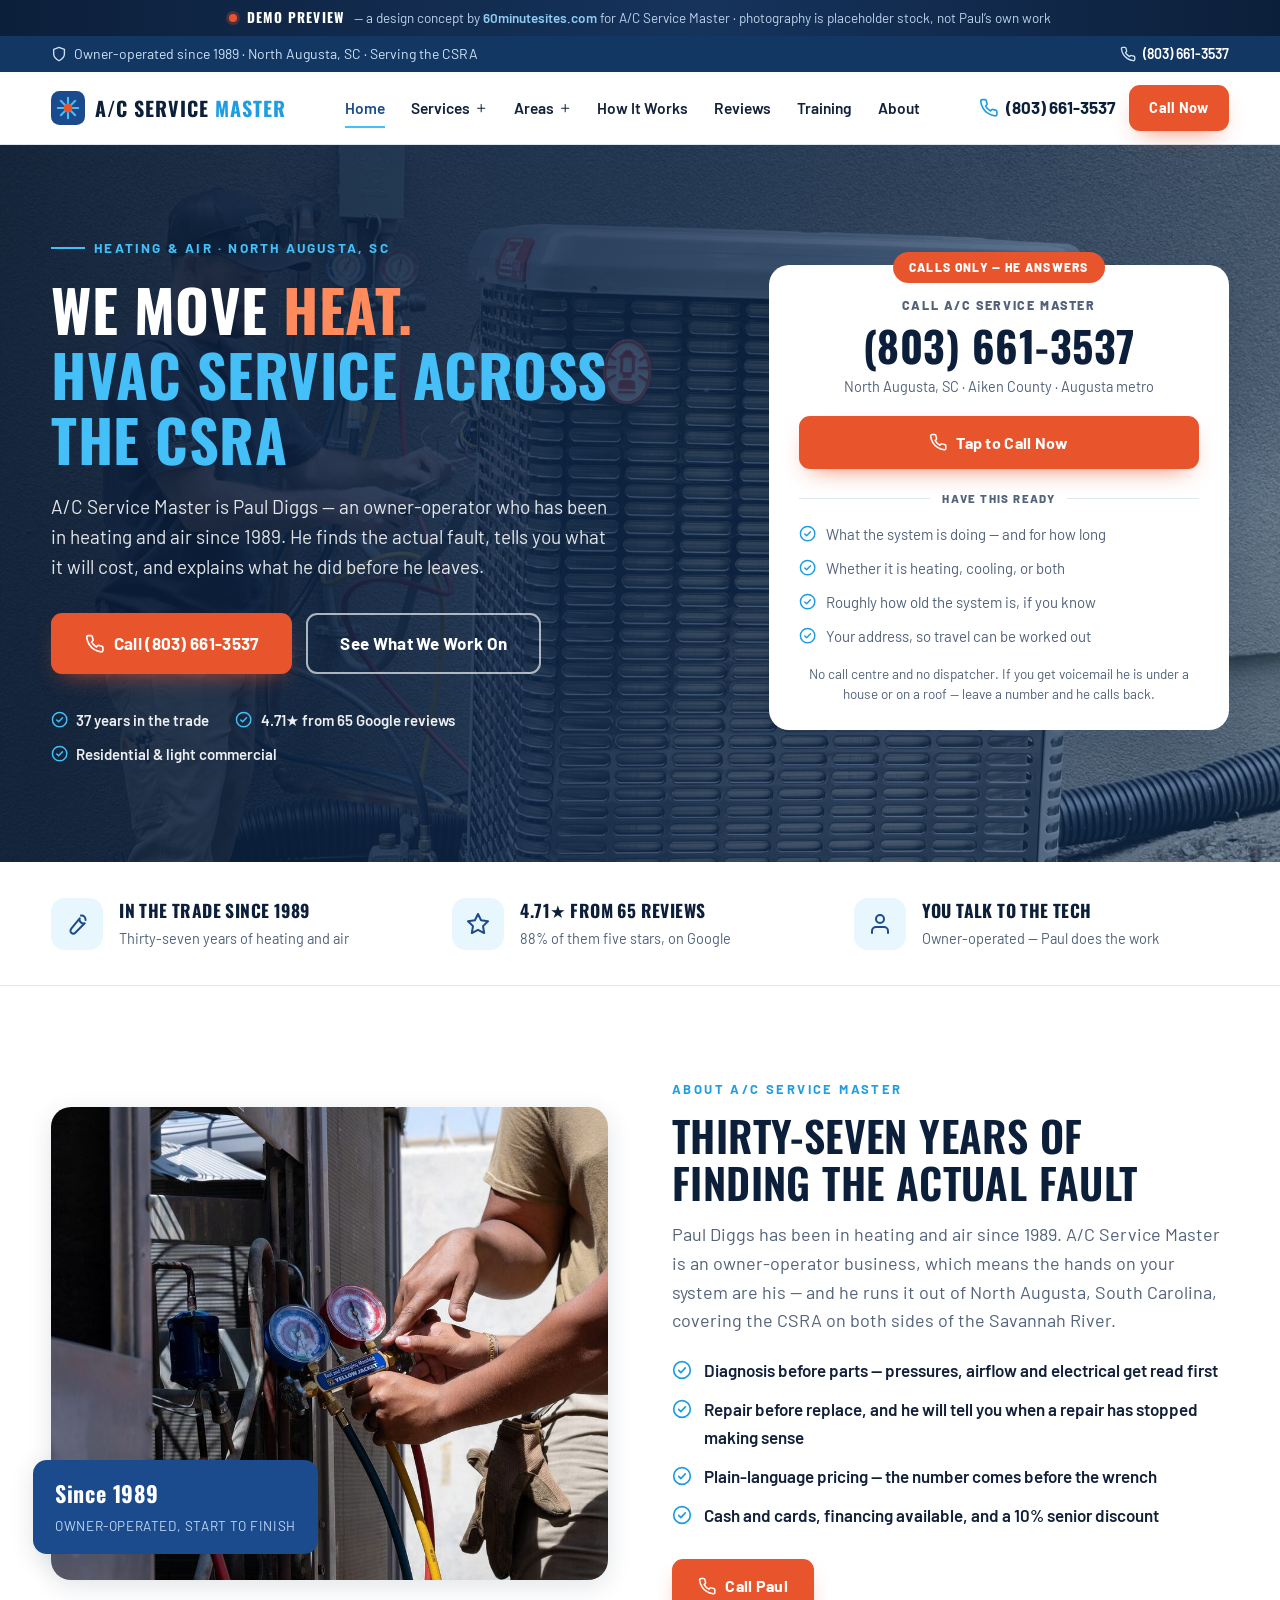
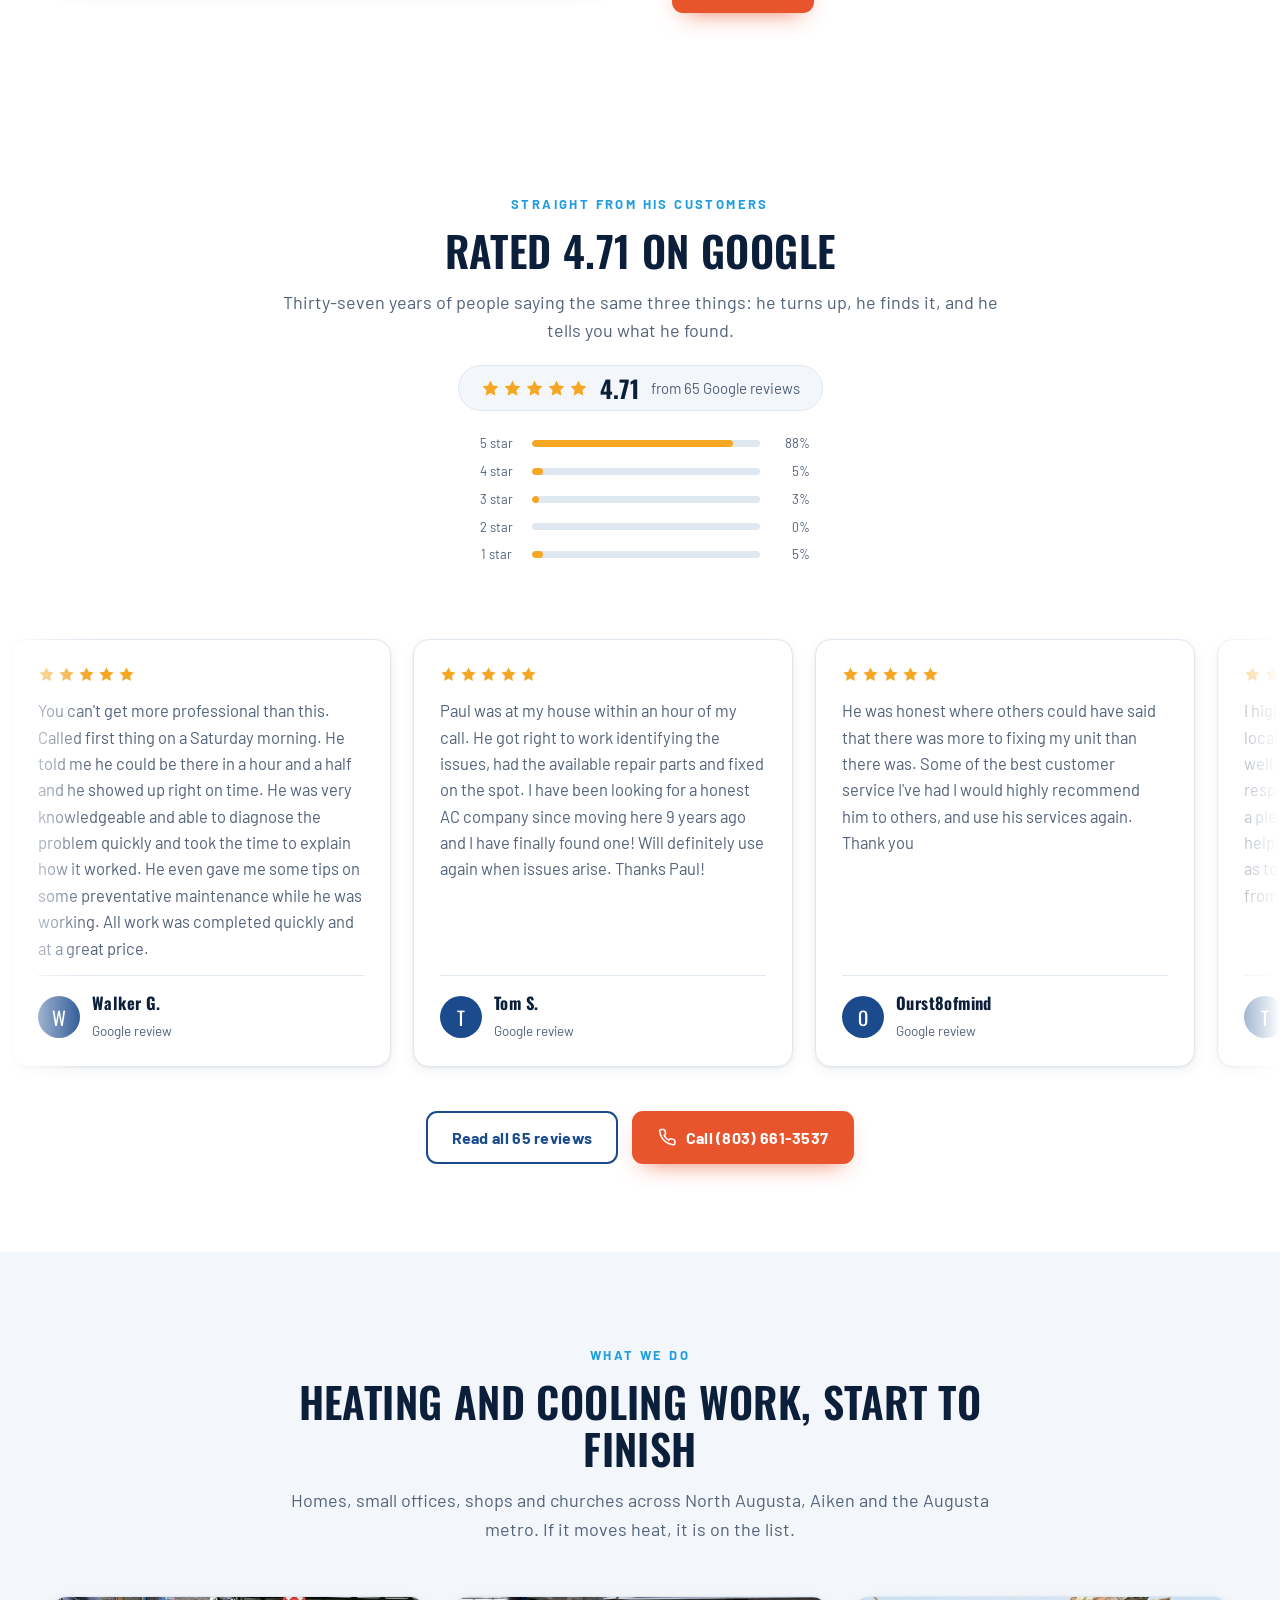
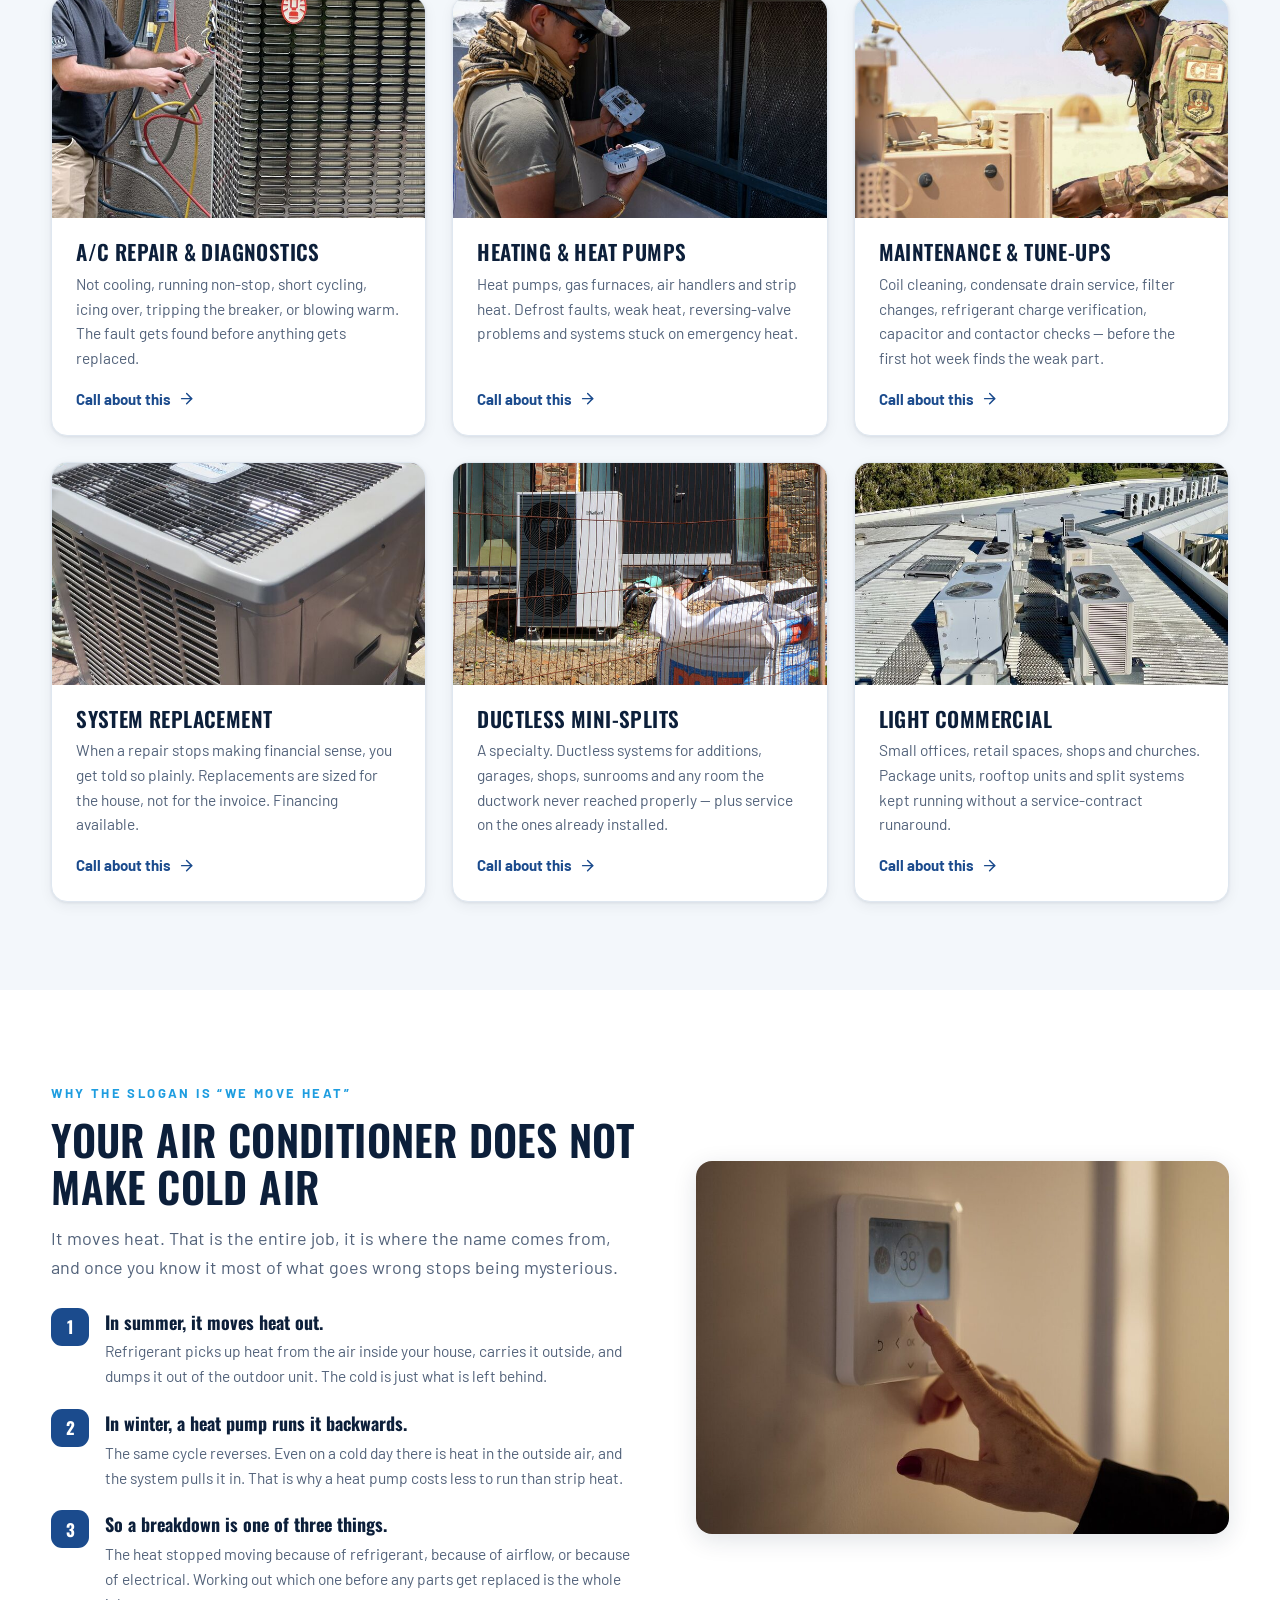
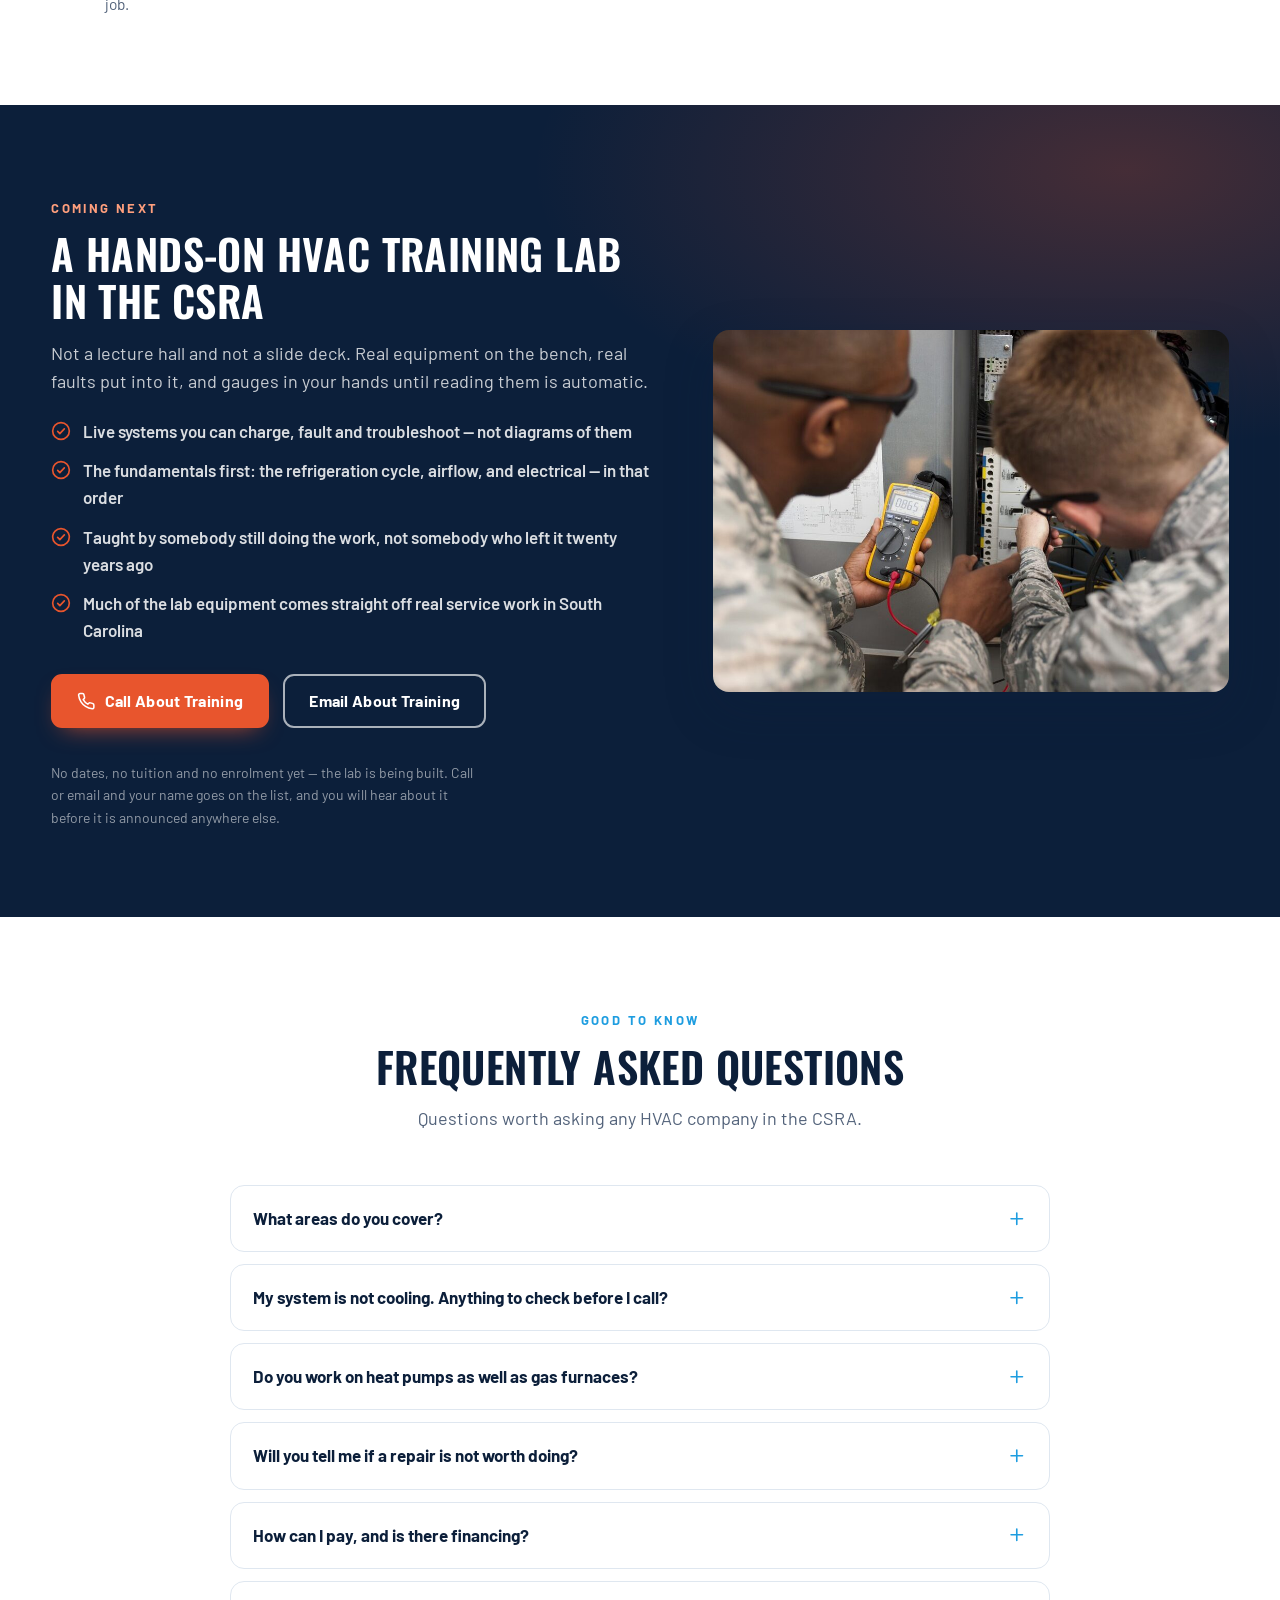
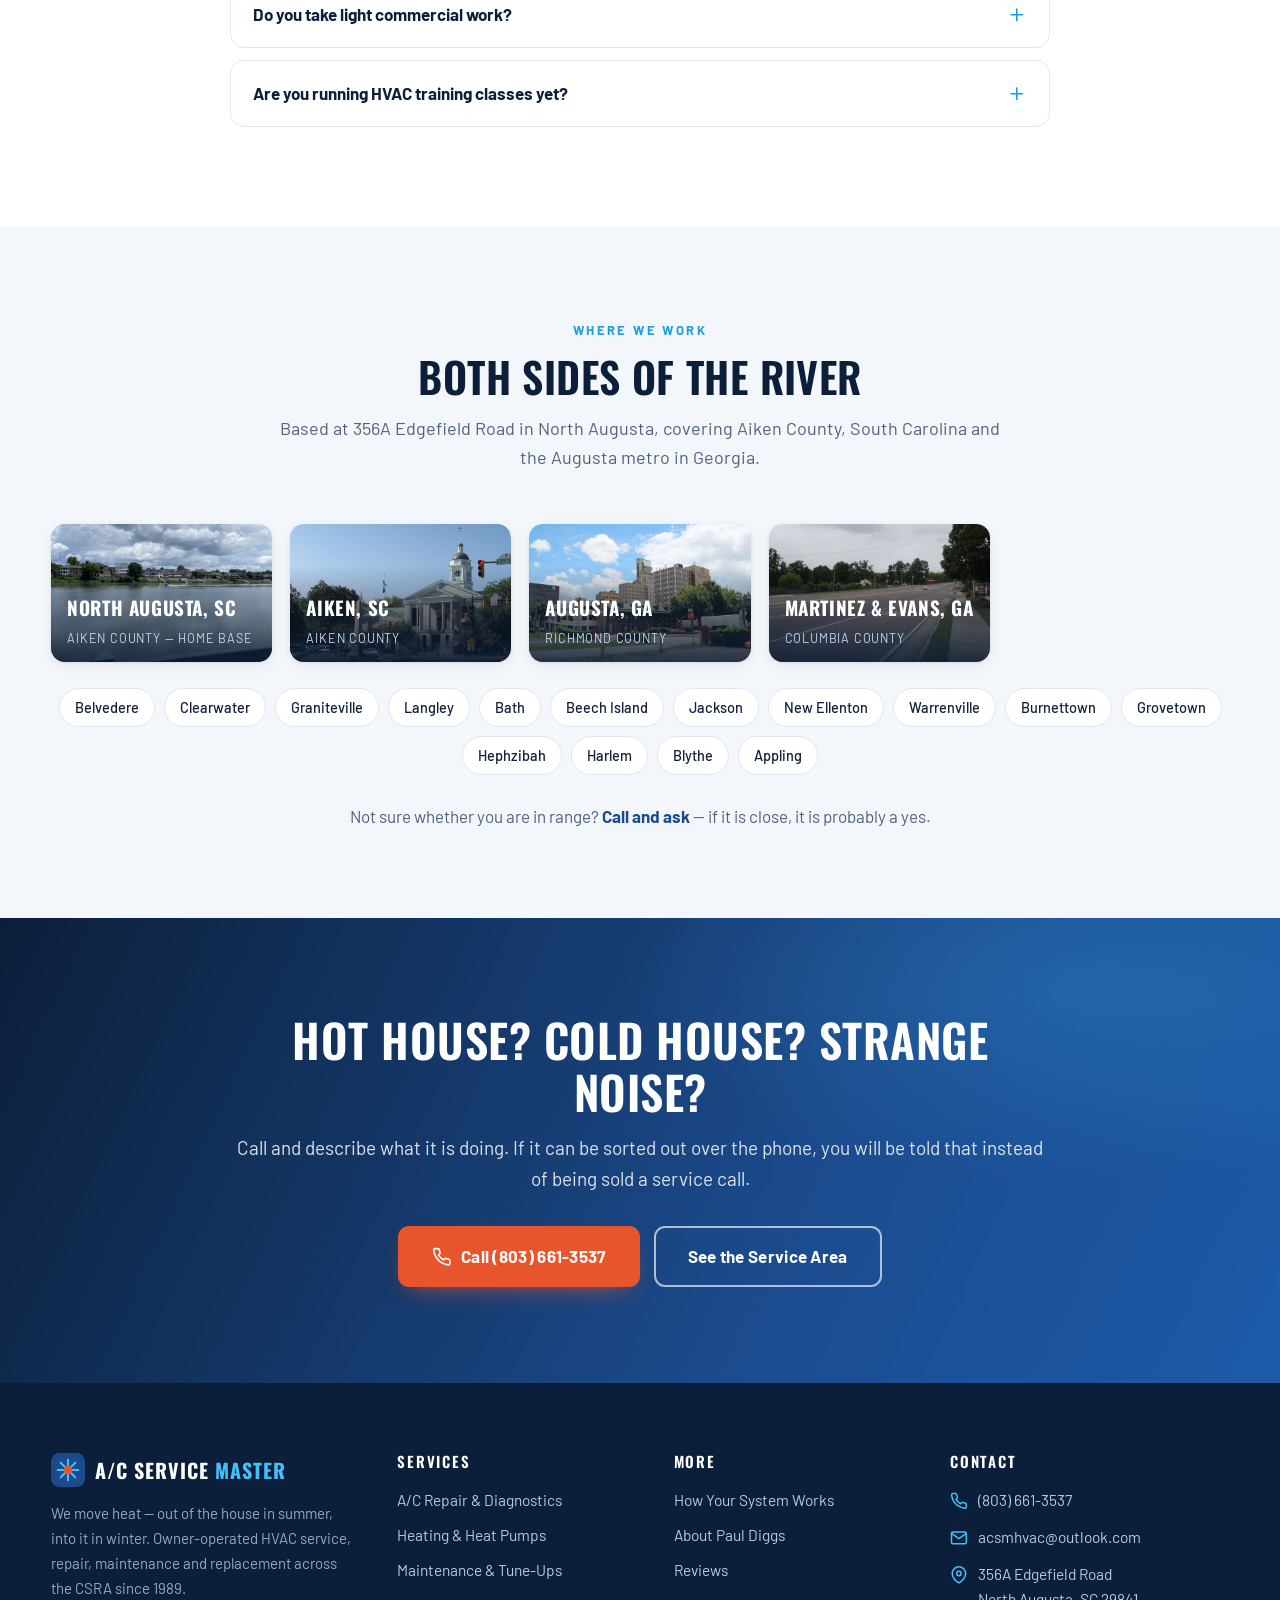
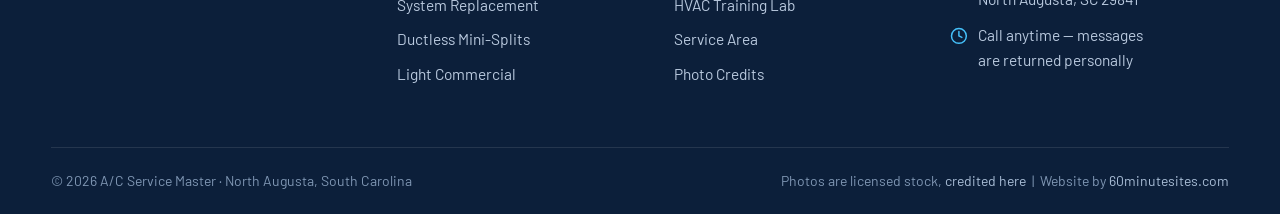
==== commit 58b8f58d: "Remove the attributed pull-quote from the how-it-works section A line from scattered phone notes is " ====
--- a/index.html
+++ b/index.html
@@ -360,16 +360,12 @@
     <div class="reveal">
       <span class="eyebrow">Why the slogan is &ldquo;we move heat&rdquo;</span>
       <h2 class="section-title">Your Air Conditioner Does Not Make Cold Air</h2>
-      <p class="section-sub">It moves heat. That is the entire job, it is where the name on the truck comes from, and once you know it most of what goes wrong stops being mysterious.</p>
+      <p class="section-sub">It moves heat. That is the entire job, it is where the name comes from, and once you know it most of what goes wrong stops being mysterious.</p>
       <ol class="how-steps">
         <li><span class="n">1</span><div><b>In summer, it moves heat out.</b><p>Refrigerant picks up heat from the air inside your house, carries it outside, and dumps it out of the outdoor unit. The cold is just what is left behind.</p></div></li>
         <li><span class="n">2</span><div><b>In winter, a heat pump runs it backwards.</b><p>The same cycle reverses. Even on a cold day there is heat in the outside air, and the system pulls it in. That is why a heat pump costs less to run than strip heat.</p></div></li>
-        <li><span class="n">3</span><div><b>So a breakdown is one of three things.</b><p>The heat stopped moving because of refrigerant, because of airflow, or because of electrical. Knowing which one before the parts come off the truck is the whole job.</p></div></li>
+        <li><span class="n">3</span><div><b>So a breakdown is one of three things.</b><p>The heat stopped moving because of refrigerant, because of airflow, or because of electrical. Working out which one before any parts get replaced is the whole job.</p></div></li>
       </ol>
-      <blockquote class="pullquote">
-        <p>&ldquo;They primarily just move heat. Either from outside to inside, or inside to outside.&rdquo;</p>
-        <small>Paul Diggs, A/C Service Master</small>
-      </blockquote>
     </div>
     <div class="reveal">
       <img src="/assets/img/how-thermostat.jpg" alt="A hand setting the temperature on a wall-mounted digital thermostat inside a home" loading="lazy">
--- a/assets/css/style.css
+++ b/assets/css/style.css
@@ -397,9 +397,6 @@
 .how-steps .n{flex:none;width:38px;height:38px;border-radius:11px;background:var(--navy);color:#fff;font-family:var(--font-display);font-weight:700;font-size:17px;display:grid;place-items:center}
 .how-steps b{display:block;font-family:var(--font-display);font-size:18px;color:var(--navy-ink);margin-bottom:3px}
 .how-steps p{color:var(--ink-soft);font-size:15.5px;margin:0}
-.pullquote{margin-top:28px;padding:20px 24px;background:var(--flame-soft);border-left:4px solid var(--flame);border-radius:0 12px 12px 0}
-.pullquote p{font-family:var(--font-display);font-size:19px;color:var(--navy-ink);line-height:1.4;margin:0}
-.pullquote small{display:block;color:var(--ink-soft);font-size:14px;margin-top:8px;font-family:var(--font-body)}
 
 /* ---------- training band ---------- */
 .training-band{background:var(--navy-ink);color:#cfe0f4;position:relative;overflow:hidden}
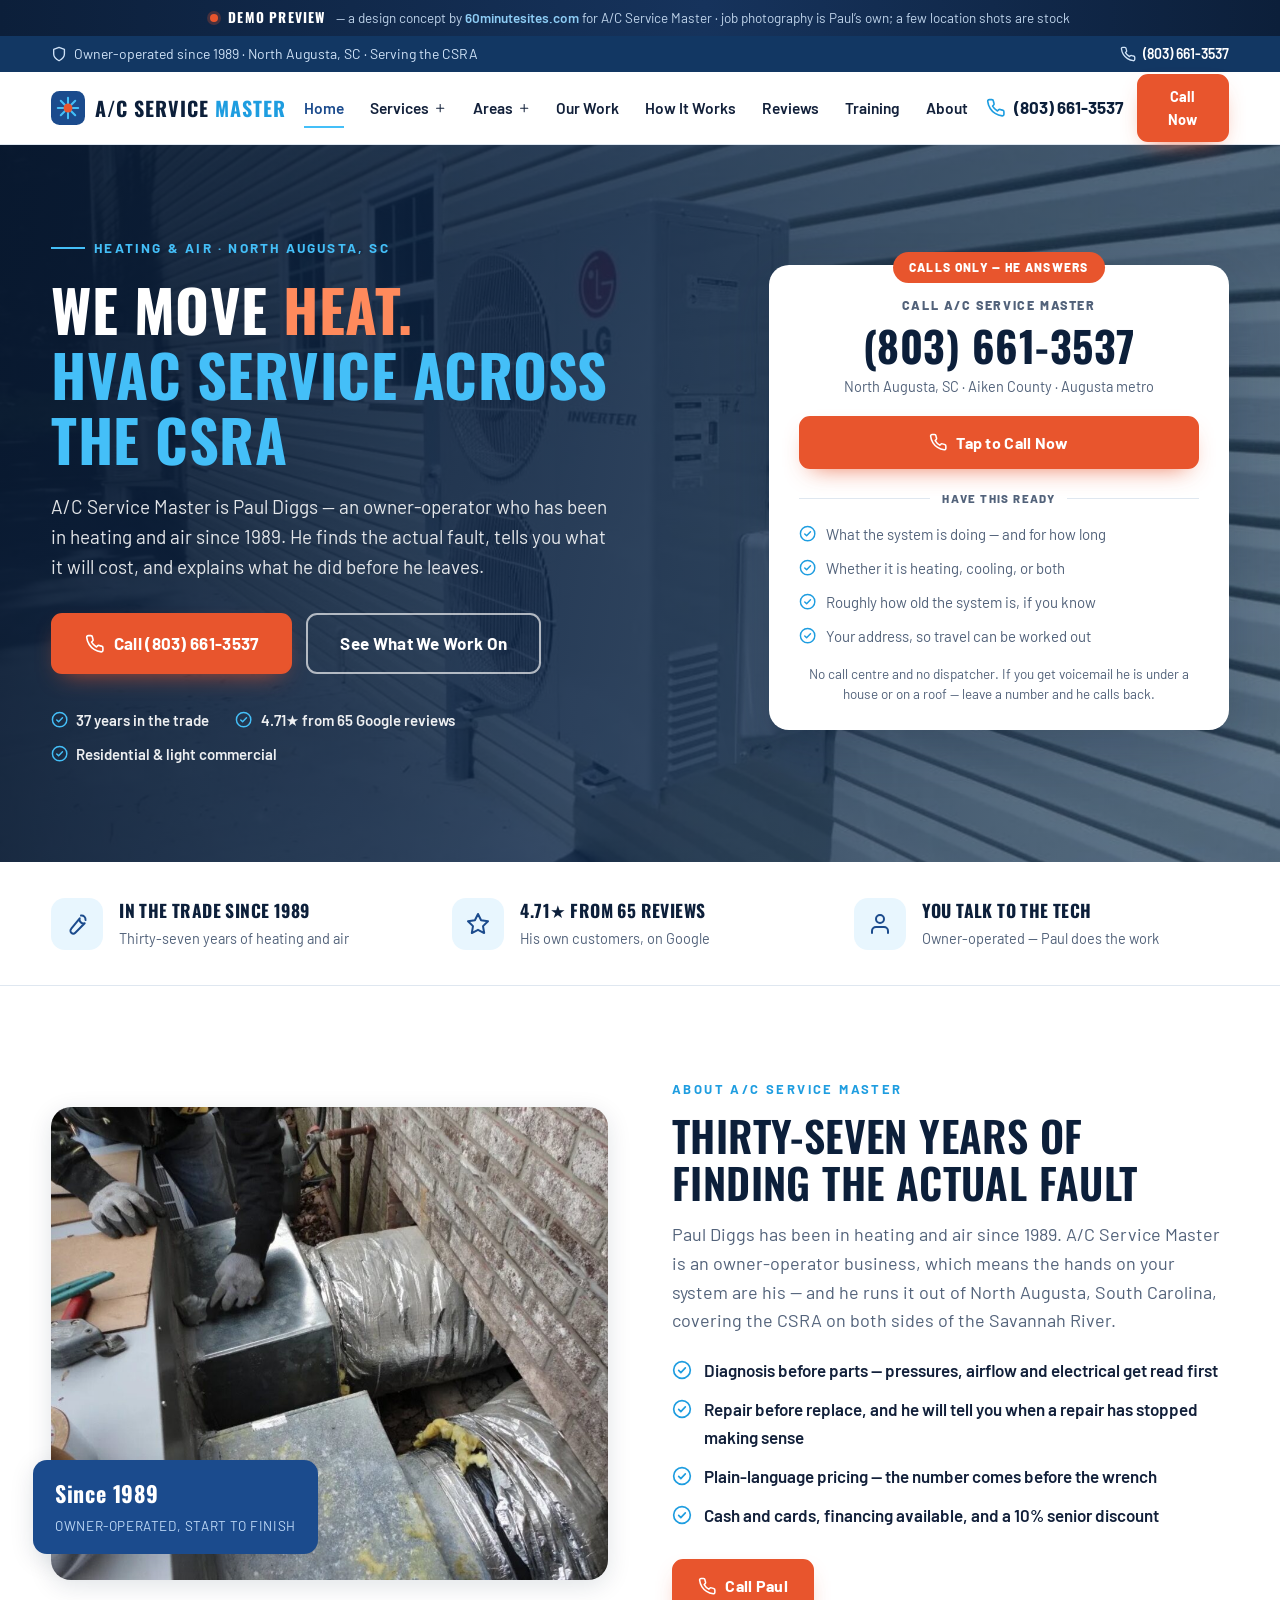
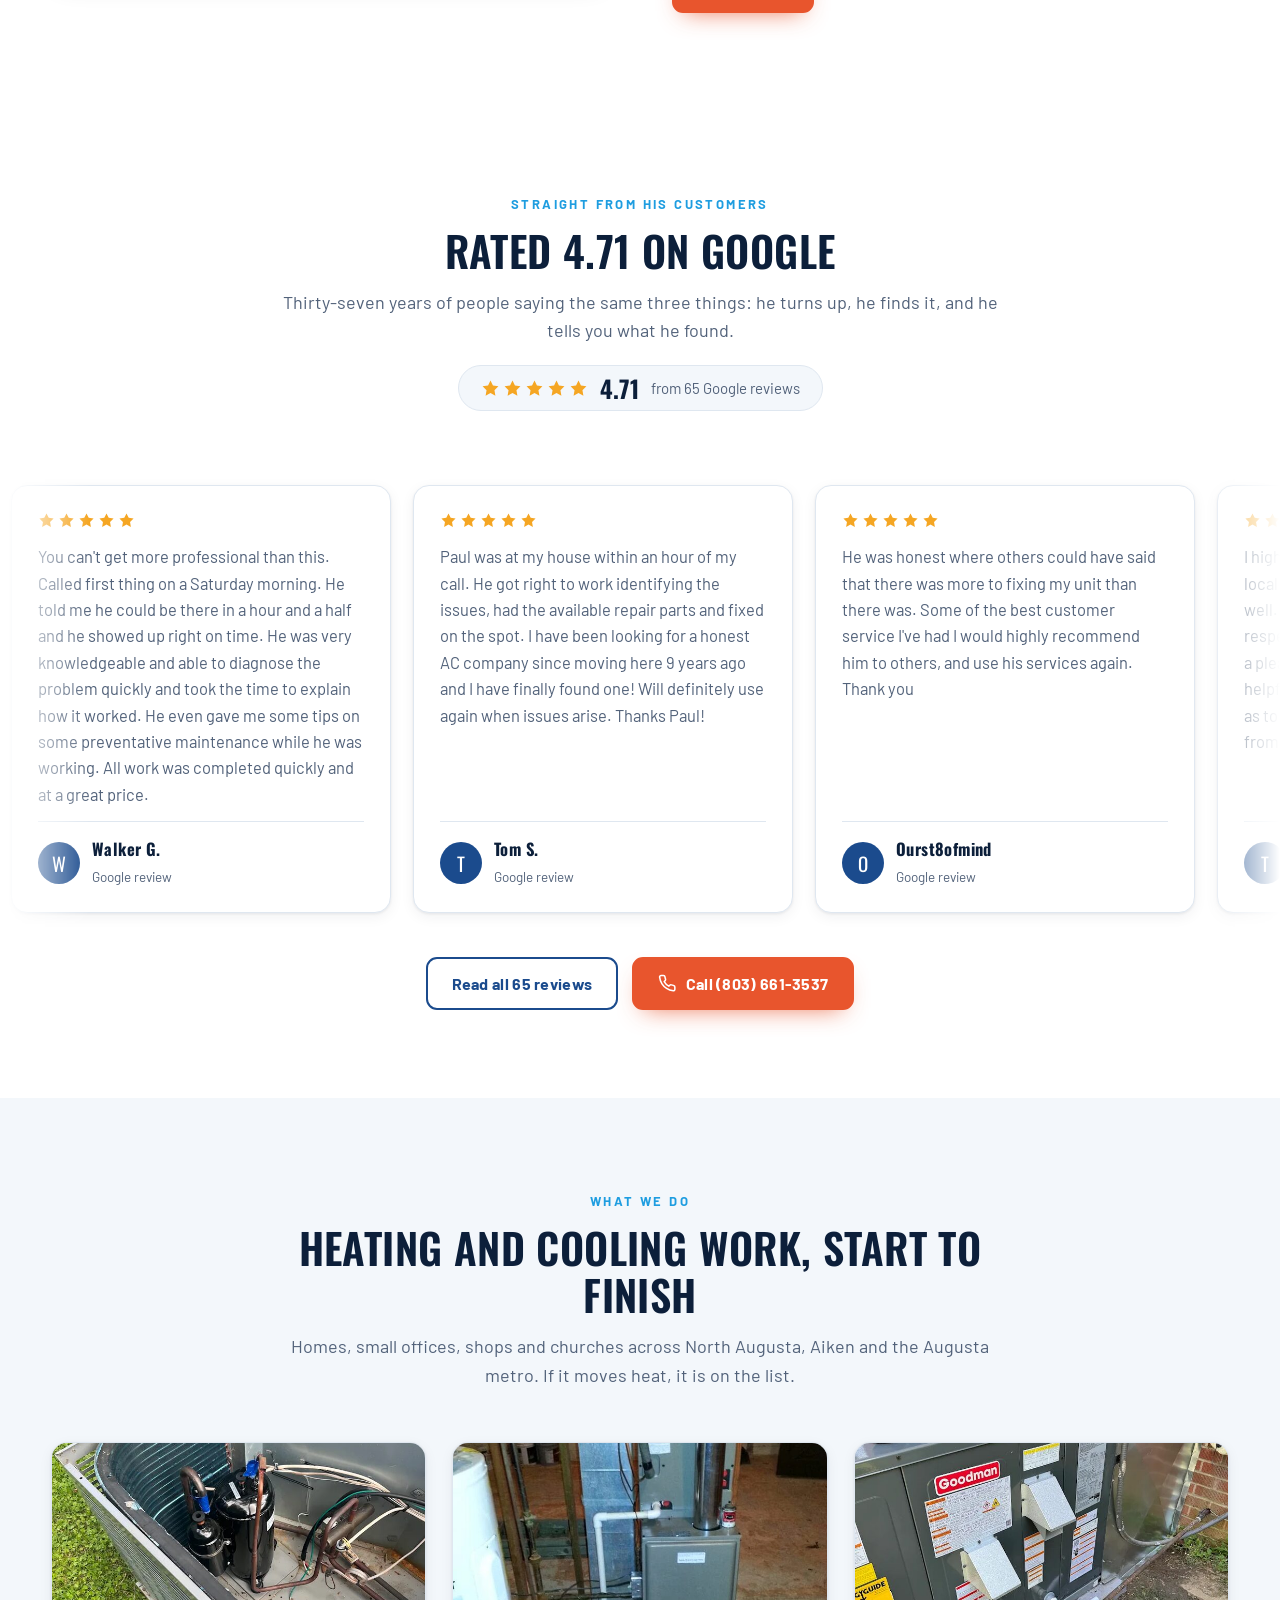
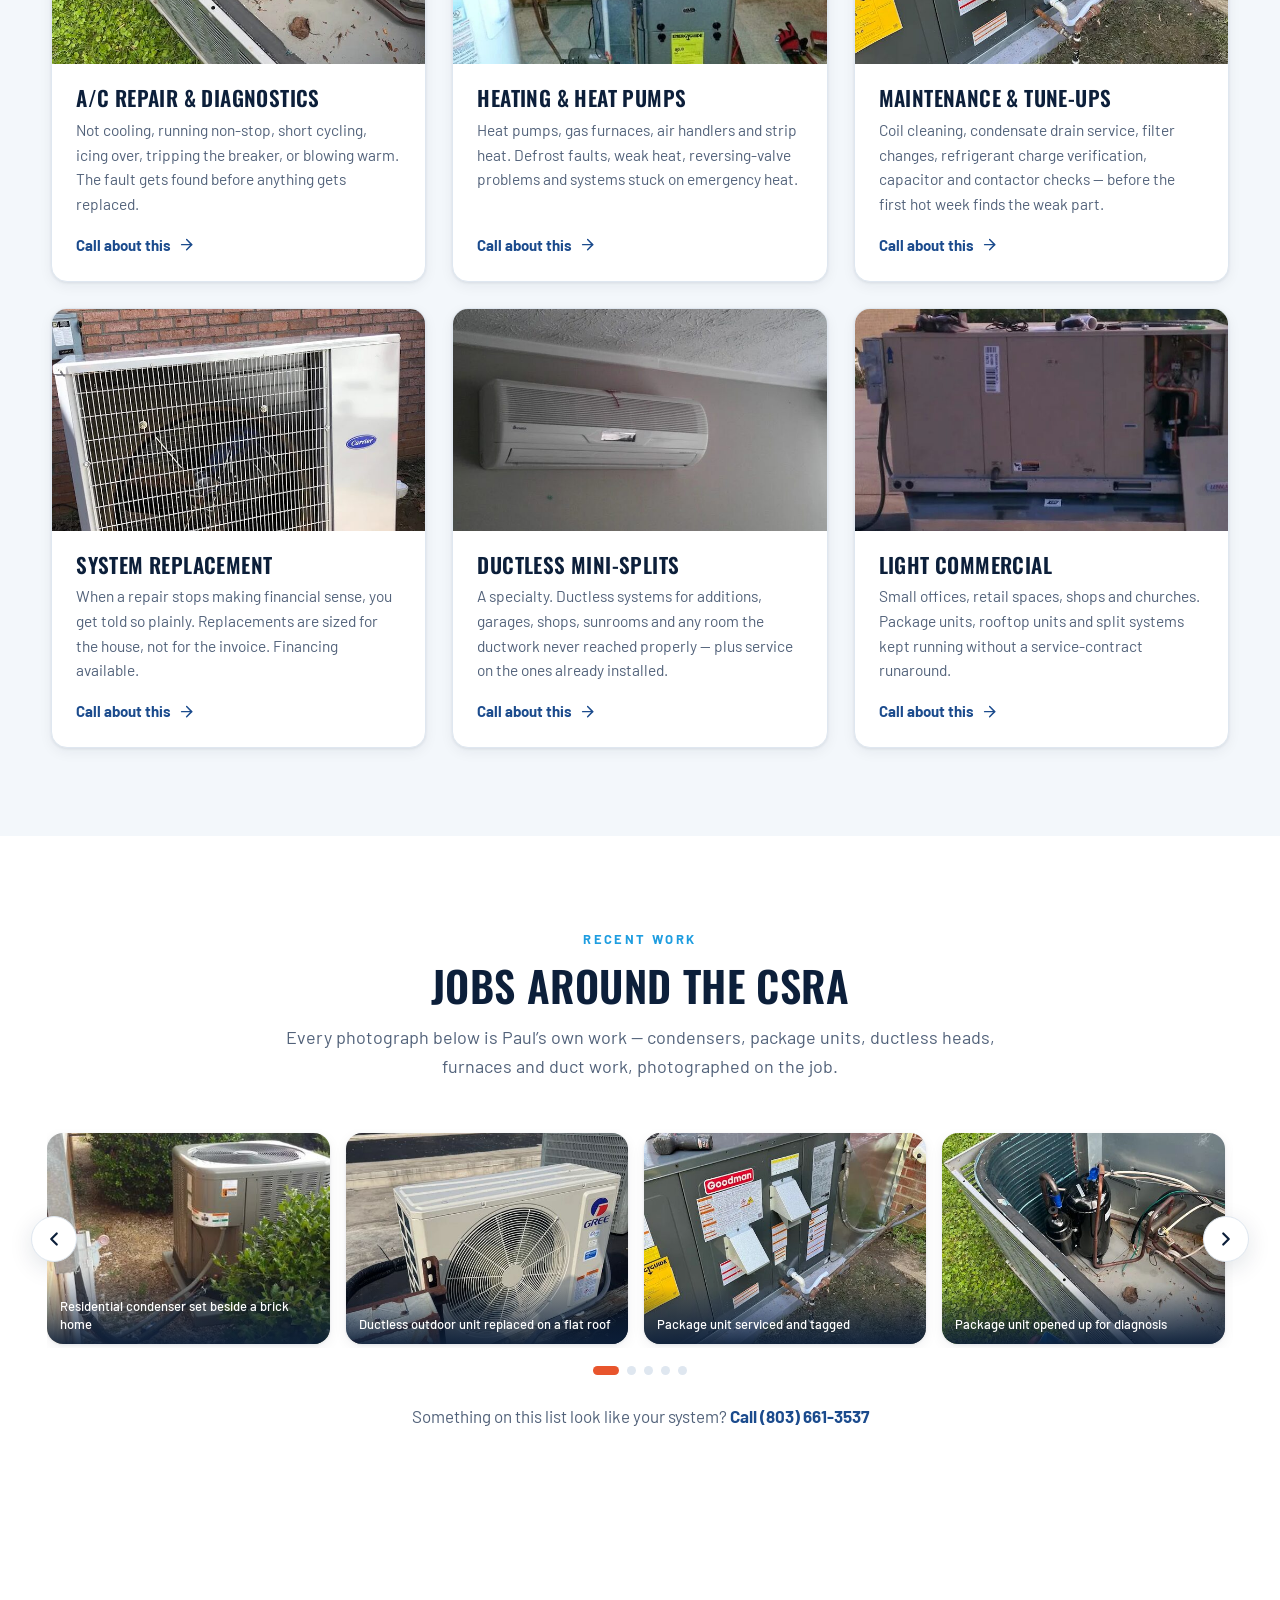
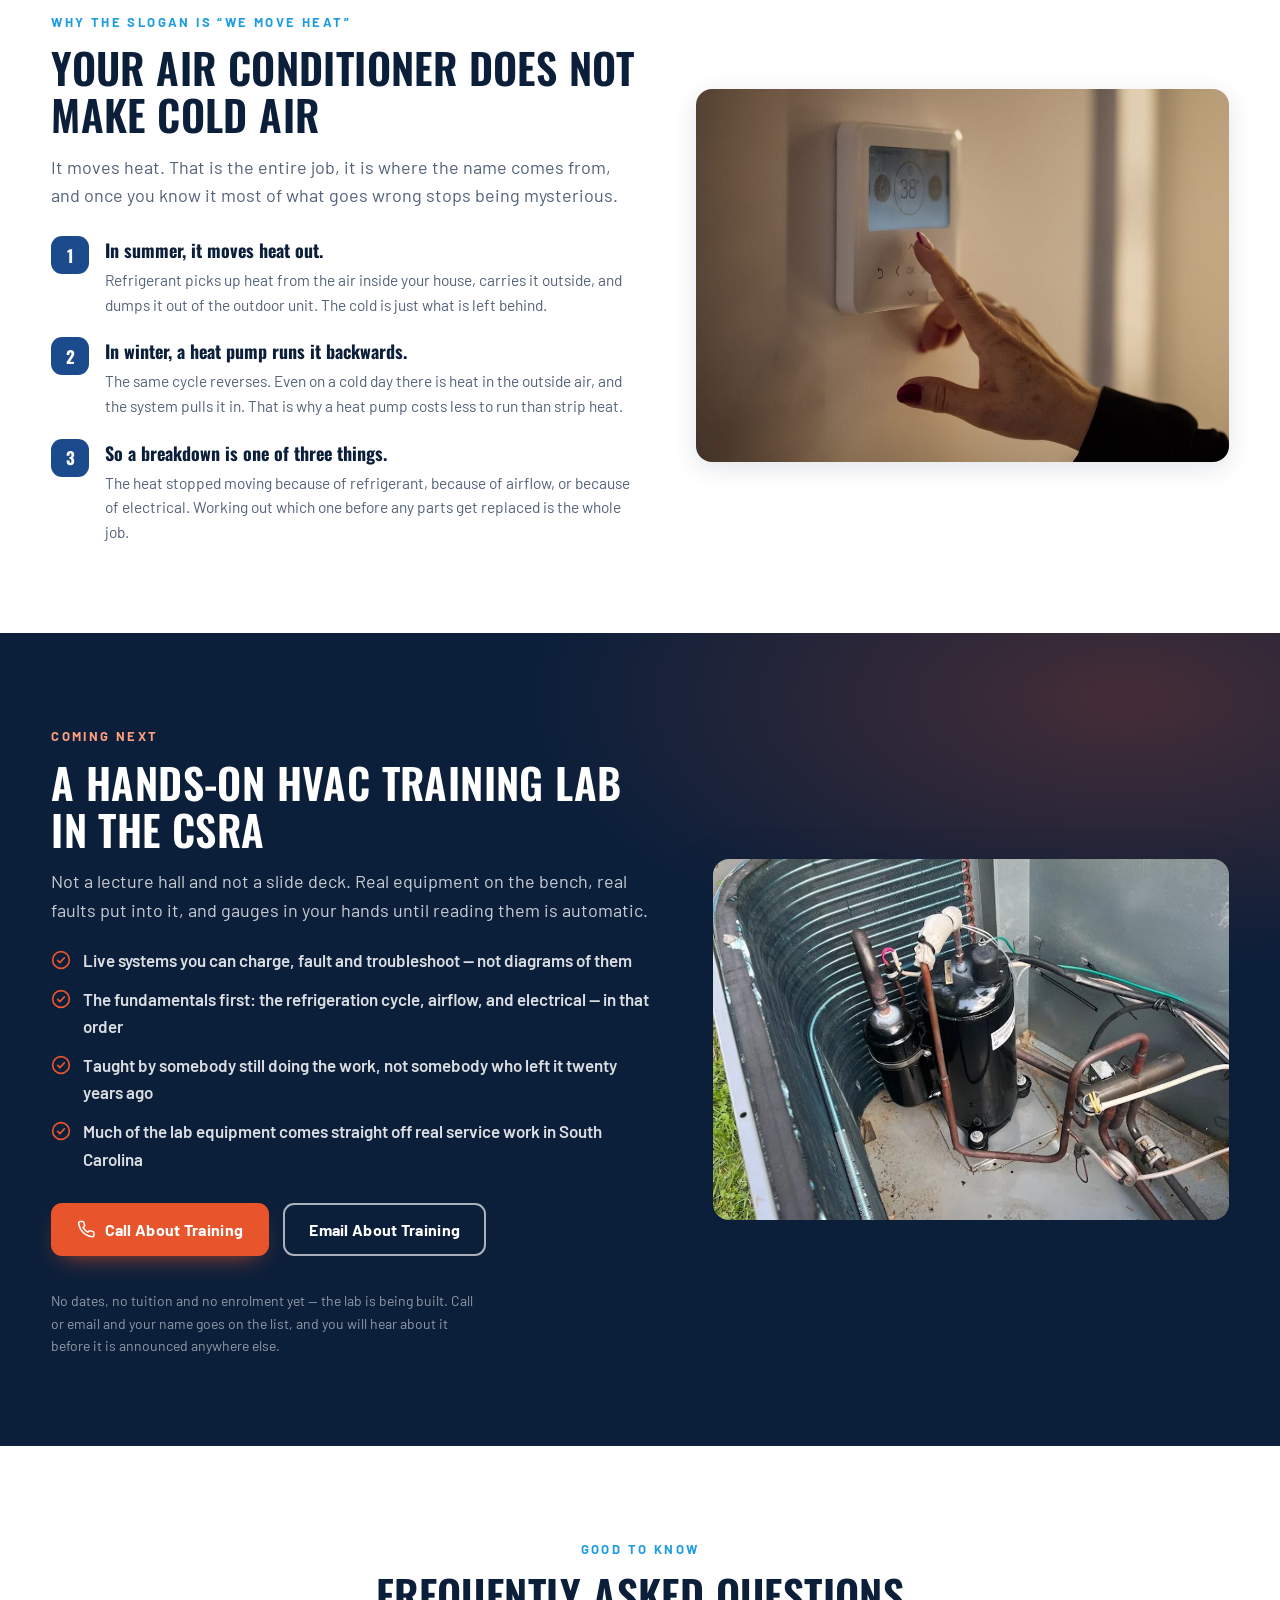
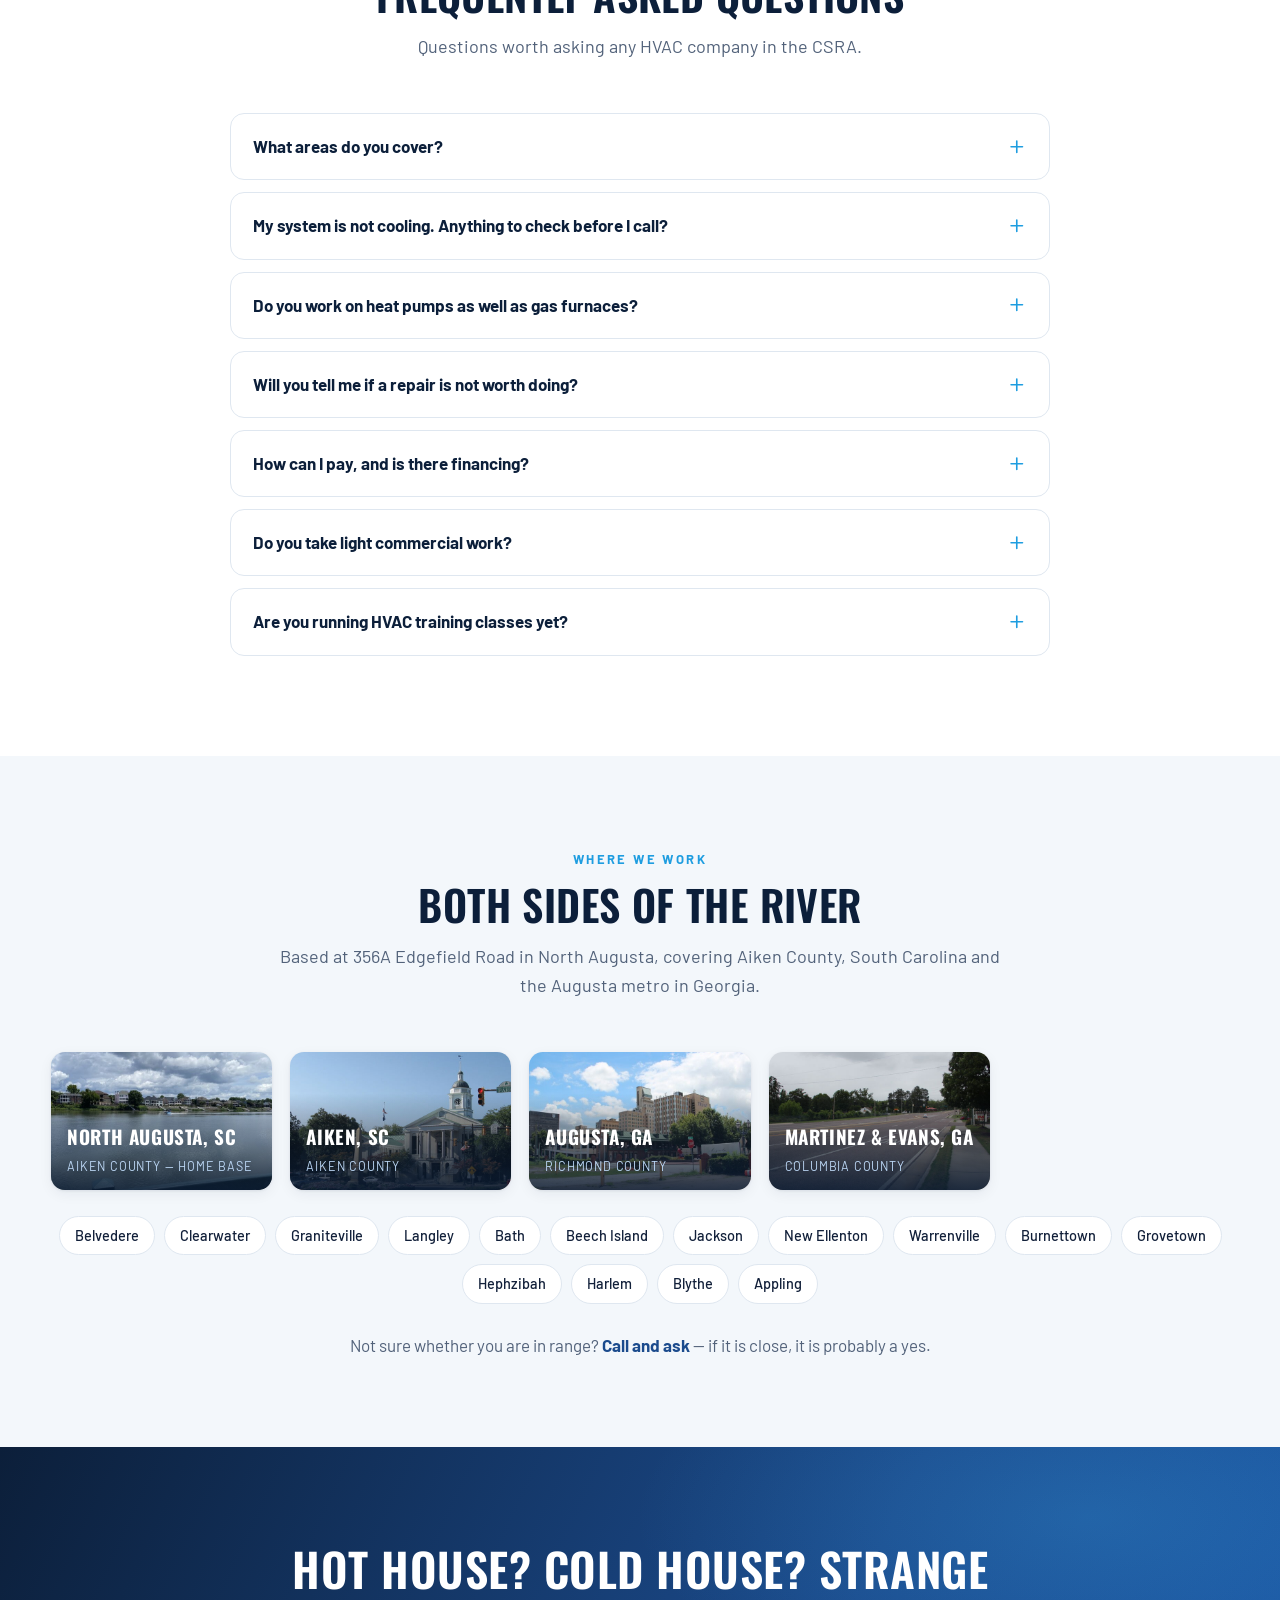
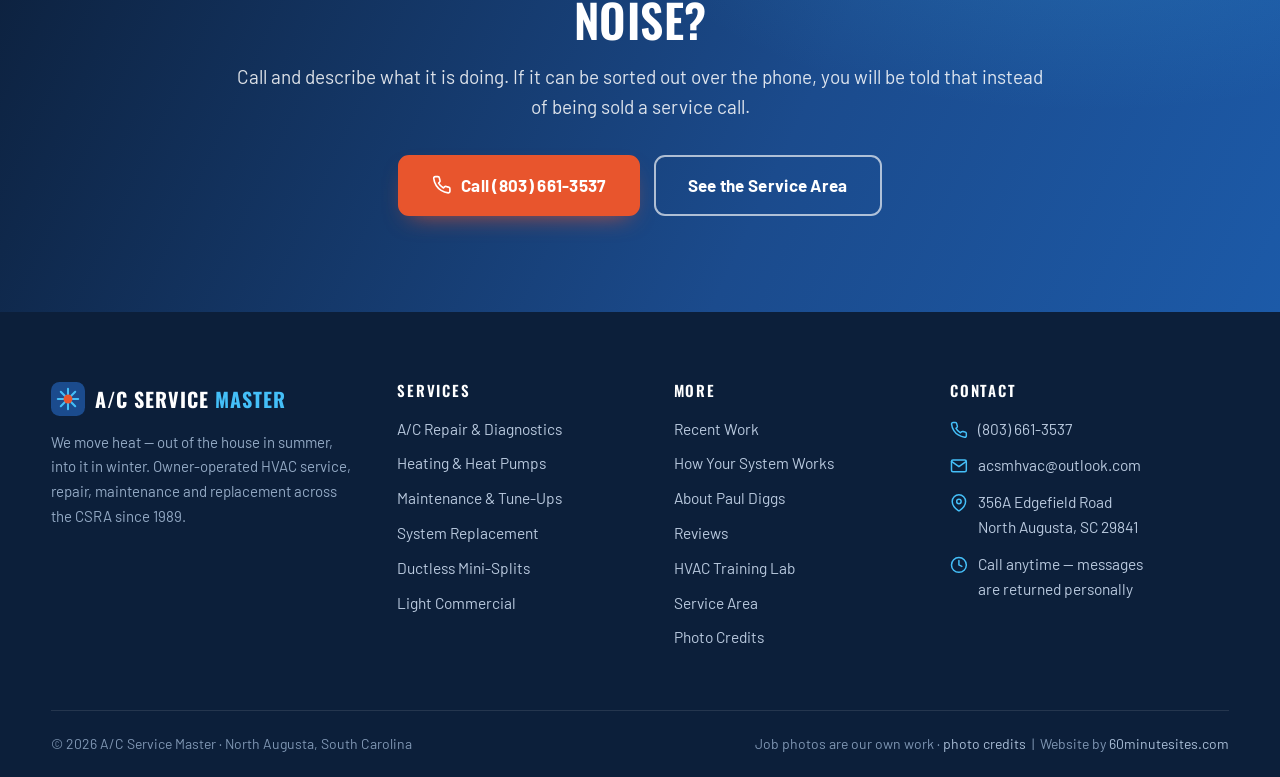
==== commit 20a42eb1: "Use Paul's own job photos; add a Recent Work carousel Every military photograph is off the site, alo" ====
--- a/index.html
+++ b/index.html
@@ -17,11 +17,11 @@
 <link rel="preconnect" href="https://fonts.googleapis.com">
 <link rel="preconnect" href="https://fonts.gstatic.com" crossorigin>
 <link href="https://fonts.googleapis.com/css2?family=Oswald:wght@500;600;700&family=Barlow:wght@400;500;600;700;800&display=swap" rel="stylesheet">
-<link rel="stylesheet" href="/assets/css/style.css">
+<link rel="stylesheet" href="/assets/css/style.css?v=202609251233">
 </head>
 <body>
 <!-- DEMO BANNER — delete this line (and the .demo-bar block in style.css) when the site goes live -->
-<div class="demo-bar"><span class="demo-dot"></span><b>DEMO PREVIEW</b><span class="demo-tail"> &mdash; a design concept by <a href="https://60minutesites.com" rel="noopener">60minutesites.com</a> for A/C Service Master &middot; photography is placeholder stock, not Paul&rsquo;s own work</span></div>
+<div class="demo-bar"><span class="demo-dot"></span><b>DEMO PREVIEW</b><span class="demo-tail"> &mdash; a design concept by <a href="https://60minutesites.com" rel="noopener">60minutesites.com</a> for A/C Service Master &middot; job photography is Paul&rsquo;s own; a few location shots are stock</span></div>
 
 
 <svg xmlns="http://www.w3.org/2000/svg" style="display:none" aria-hidden="true">
@@ -93,6 +93,7 @@
           </div>
         </div>
       </div>
+      <a href="#work">Our Work</a>
       <a href="#how">How It Works</a>
       <a href="#reviews">Reviews</a>
       <a href="#training">Training</a>
@@ -168,7 +169,7 @@
 <section class="trust-strip">
   <div class="container trust-grid">
     <div class="trust-item reveal"><span class="trust-ico"><svg class="icon"><use href="#i-tool"/></svg></span><div><b>In the Trade Since 1989</b><small>Thirty-seven years of heating and air</small></div></div>
-    <div class="trust-item reveal"><span class="trust-ico"><svg class="icon"><use href="#i-star"/></svg></span><div><b>4.71&#9733; from 65 Reviews</b><small>88% of them five stars, on Google</small></div></div>
+    <div class="trust-item reveal"><span class="trust-ico"><svg class="icon"><use href="#i-star"/></svg></span><div><b>4.71&#9733; from 65 Reviews</b><small>His own customers, on Google</small></div></div>
     <div class="trust-item reveal"><span class="trust-ico"><svg class="icon"><use href="#i-user"/></svg></span><div><b>You Talk to the Tech</b><small>Owner-operated &mdash; Paul does the work</small></div></div>
   </div>
 </section>
@@ -210,13 +211,6 @@
         <b>4.71</b>
         <span>from 65 Google reviews</span>
       </div>
-      <ul class="rv-bars">
-        <li><span>5 star</span><i><b style="width:88%"></b></i><em>88%</em></li>
-        <li><span>4 star</span><i><b style="width:5%"></b></i><em>5%</em></li>
-        <li><span>3 star</span><i><b style="width:3%"></b></i><em>3%</em></li>
-        <li><span>2 star</span><i><b style="width:0%"></b></i><em>0%</em></li>
-        <li><span>1 star</span><i><b style="width:5%"></b></i><em>5%</em></li>
-      </ul>
     </div>
   </div>
   <div class="rv-marquee reveal" id="reviewMarquee" data-review-stream>
@@ -351,6 +345,112 @@
         </div>
       </a>
     </div>
+  </div>
+</section>
+
+<!-- ============ RECENT WORK ============ -->
+<!-- These twenty photographs are Paul's own, from his Google Business profile.
+     They are the real thing — do not replace them with stock. -->
+<section class="section" id="work">
+  <div class="container">
+    <div class="section-head center reveal">
+      <span class="eyebrow">Recent Work</span>
+      <h2 class="section-title">Jobs Around the CSRA</h2>
+      <p class="section-sub">Every photograph below is Paul&rsquo;s own work &mdash; condensers, package units, ductless heads, furnaces and duct work, photographed on the job.</p>
+    </div>
+    <div class="gal" id="gal">
+      <button class="gal-nav gal-prev" id="galPrev" type="button" aria-label="Previous photos">
+        <svg viewBox="0 0 24 24" aria-hidden="true"><polyline points="15 18 9 12 15 6"/></svg>
+      </button>
+      <div class="gal-track" id="galTrack">
+        <button class="gal-item" type="button" data-i="0" aria-label="Open photo 1 of 20: Residential condenser set beside a brick home">
+          <img src="/assets/img/work/job-01.jpg" alt="Residential condenser set beside a brick home" loading="lazy">
+          <span class="gal-cap">Residential condenser set beside a brick home</span>
+        </button>
+        <button class="gal-item" type="button" data-i="1" aria-label="Open photo 2 of 20: Ductless outdoor unit replaced on a flat roof">
+          <img src="/assets/img/work/job-02.jpg" alt="Ductless outdoor unit replaced on a flat roof" loading="lazy">
+          <span class="gal-cap">Ductless outdoor unit replaced on a flat roof</span>
+        </button>
+        <button class="gal-item" type="button" data-i="2" aria-label="Open photo 3 of 20: Package unit serviced and tagged">
+          <img src="/assets/img/work/job-03.jpg" alt="Package unit serviced and tagged" loading="lazy">
+          <span class="gal-cap">Package unit serviced and tagged</span>
+        </button>
+        <button class="gal-item" type="button" data-i="3" aria-label="Open photo 4 of 20: Package unit opened up for diagnosis">
+          <img src="/assets/img/work/job-04.jpg" alt="Package unit opened up for diagnosis" loading="lazy">
+          <span class="gal-cap">Package unit opened up for diagnosis</span>
+        </button>
+        <button class="gal-item" type="button" data-i="4" aria-label="Open photo 5 of 20: Ductless head set into a room under construction">
+          <img src="/assets/img/work/job-05.jpg" alt="Ductless head set into a room under construction" loading="lazy">
+          <span class="gal-cap">Ductless head set into a room under construction</span>
+        </button>
+        <button class="gal-item" type="button" data-i="5" aria-label="Open photo 6 of 20: LG inverter mini-split installed on a residential side wall">
+          <img src="/assets/img/work/job-06.jpg" alt="LG inverter mini-split installed on a residential side wall" loading="lazy">
+          <span class="gal-cap">LG inverter mini-split installed on a residential side wall</span>
+        </button>
+        <button class="gal-item" type="button" data-i="6" aria-label="Open photo 7 of 20: Fabricating and sealing new duct work">
+          <img src="/assets/img/work/job-07.jpg" alt="Fabricating and sealing new duct work" loading="lazy">
+          <span class="gal-cap">Fabricating and sealing new duct work</span>
+        </button>
+        <button class="gal-item" type="button" data-i="7" aria-label="Open photo 8 of 20: Compressor and line set exposed for repair">
+          <img src="/assets/img/work/job-08.jpg" alt="Compressor and line set exposed for repair" loading="lazy">
+          <span class="gal-cap">Compressor and line set exposed for repair</span>
+        </button>
+        <button class="gal-item" type="button" data-i="8" aria-label="Open photo 9 of 20: Gas furnace and water heater in a home mechanical room">
+          <img src="/assets/img/work/job-09.jpg" alt="Gas furnace and water heater in a home mechanical room" loading="lazy">
+          <span class="gal-cap">Gas furnace and water heater in a home mechanical room</span>
+        </button>
+        <button class="gal-item" type="button" data-i="9" aria-label="Open photo 10 of 20: Mini-split install in progress at a brick home">
+          <img src="/assets/img/work/job-10.jpg" alt="Mini-split install in progress at a brick home" loading="lazy">
+          <span class="gal-cap">Mini-split install in progress at a brick home</span>
+        </button>
+        <button class="gal-item" type="button" data-i="10" aria-label="Open photo 11 of 20: Compact ductless unit set on a residential side yard">
+          <img src="/assets/img/work/job-11.jpg" alt="Compact ductless unit set on a residential side yard" loading="lazy">
+          <span class="gal-cap">Compact ductless unit set on a residential side yard</span>
+        </button>
+        <button class="gal-item" type="button" data-i="11" aria-label="Open photo 12 of 20: Replacement package unit loaded and on the way">
+          <img src="/assets/img/work/job-12.jpg" alt="Replacement package unit loaded and on the way" loading="lazy">
+          <span class="gal-cap">Replacement package unit loaded and on the way</span>
+        </button>
+        <button class="gal-item" type="button" data-i="12" aria-label="Open photo 13 of 20: Package unit swapped out at a brick home">
+          <img src="/assets/img/work/job-13.jpg" alt="Package unit swapped out at a brick home" loading="lazy">
+          <span class="gal-cap">Package unit swapped out at a brick home</span>
+        </button>
+        <button class="gal-item" type="button" data-i="13" aria-label="Open photo 14 of 20: Access panel off for an internal inspection">
+          <img src="/assets/img/work/job-14.jpg" alt="Access panel off for an internal inspection" loading="lazy">
+          <span class="gal-cap">Access panel off for an internal inspection</span>
+        </button>
+        <button class="gal-item" type="button" data-i="14" aria-label="Open photo 15 of 20: Light commercial rooftop package unit">
+          <img src="/assets/img/work/job-15.jpg" alt="Light commercial rooftop package unit" loading="lazy">
+          <span class="gal-cap">Light commercial rooftop package unit</span>
+        </button>
+        <button class="gal-item" type="button" data-i="15" aria-label="Open photo 16 of 20: Ductless head finished and running in a living space">
+          <img src="/assets/img/work/job-16.jpg" alt="Ductless head finished and running in a living space" loading="lazy">
+          <span class="gal-cap">Ductless head finished and running in a living space</span>
+        </button>
+        <button class="gal-item" type="button" data-i="16" aria-label="Open photo 17 of 20: New package unit set and connected">
+          <img src="/assets/img/work/job-17.jpg" alt="New package unit set and connected" loading="lazy">
+          <span class="gal-cap">New package unit set and connected</span>
+        </button>
+        <button class="gal-item" type="button" data-i="17" aria-label="Open photo 18 of 20: Ceiling cassette going into a new build">
+          <img src="/assets/img/work/job-18.jpg" alt="Ceiling cassette going into a new build" loading="lazy">
+          <span class="gal-cap">Ceiling cassette going into a new build</span>
+        </button>
+        <button class="gal-item" type="button" data-i="18" aria-label="Open photo 19 of 20: Carrier condenser installed against the house">
+          <img src="/assets/img/work/job-19.jpg" alt="Carrier condenser installed against the house" loading="lazy">
+          <span class="gal-cap">Carrier condenser installed against the house</span>
+        </button>
+        <button class="gal-item" type="button" data-i="19" aria-label="Open photo 20 of 20: Air handler and flue work inside a crawl space">
+          <img src="/assets/img/work/job-20.jpg" alt="Air handler and flue work inside a crawl space" loading="lazy">
+          <span class="gal-cap">Air handler and flue work inside a crawl space</span>
+        </button>
+      </div>
+      <button class="gal-nav gal-next" id="galNext" type="button" aria-label="More photos">
+        <svg viewBox="0 0 24 24" aria-hidden="true"><polyline points="9 18 15 12 9 6"/></svg>
+      </button>
+    </div>
+    <div class="gal-dots" id="galDots" role="tablist" aria-label="Gallery pages"></div>
+    <p class="gal-count" id="galCount" aria-live="polite"></p>
+    <p class="area-note">Something on this list look like your system? <a href="tel:+18036613537"><b>Call (803) 661-3537</b></a></p>
   </div>
 </section>
 
@@ -485,6 +585,23 @@
     </div>
   </div>
 </section>
+
+<!-- lightbox for the Recent Work gallery -->
+<div class="lightbox" id="lightbox" hidden aria-hidden="true" role="dialog" aria-modal="true" aria-label="Photo viewer">
+  <button class="lb-close" id="lbClose" type="button" aria-label="Close">
+    <svg viewBox="0 0 24 24" aria-hidden="true"><line x1="18" y1="6" x2="6" y2="18"/><line x1="6" y1="6" x2="18" y2="18"/></svg>
+  </button>
+  <button class="lb-nav lb-prev" id="lbPrev" type="button" aria-label="Previous photo">
+    <svg viewBox="0 0 24 24" aria-hidden="true"><polyline points="15 18 9 12 15 6"/></svg>
+  </button>
+  <figure class="lb-stage">
+    <img id="lbImg" src="" alt="">
+    <figcaption><span id="lbCap"></span><small id="lbCount"></small></figcaption>
+  </figure>
+  <button class="lb-nav lb-next" id="lbNext" type="button" aria-label="Next photo">
+    <svg viewBox="0 0 24 24" aria-hidden="true"><polyline points="9 18 15 12 9 6"/></svg>
+  </button>
+</div>
 </main>
 
 <footer class="site-footer">
@@ -515,6 +632,7 @@
       <div>
         <h4>More</h4>
         <ul class="footer-links">
+          <li><a href="#work">Recent Work</a></li>
           <li><a href="#how">How Your System Works</a></li>
           <li><a href="#about">About Paul Diggs</a></li>
           <li><a href="#reviews">Reviews</a></li>
@@ -535,7 +653,7 @@
     </div>
     <div class="footer-bottom">
       <span>&copy; <span id="yr">2026</span> A/C Service Master &middot; North Augusta, South Carolina</span>
-      <span>Photos are licensed stock, <a href="/credits.html">credited here</a> &nbsp;|&nbsp; Website by <a href="https://60minutesites.com" rel="noopener">60minutesites.com</a></span>
+      <span>Job photos are our own work &middot; <a href="/credits.html">photo credits</a> &nbsp;|&nbsp; Website by <a href="https://60minutesites.com" rel="noopener">60minutesites.com</a></span>
     </div>
   </div>
 </footer>
@@ -544,6 +662,6 @@
   <a class="btn btn-flame" href="tel:+18036613537"><svg class="icon"><use href="#i-phone"/></svg> Call (803) 661-3537</a>
 </div>
 
-<script src="/assets/js/main.js"></script>
+<script src="/assets/js/main.js?v=202609251233"></script>
 </body>
 </html>
--- a/assets/css/style.css
+++ b/assets/css/style.css
@@ -381,11 +381,6 @@
 /* ---------- rating breakdown in the reviews header ---------- */
 .rv-summary .rv-stars .icon{fill:#f5a623;stroke:none;width:19px;height:19px}
 .rv-card .rv-stars .icon{fill:#f5a623;stroke:none;width:17px;height:17px}
-.rv-bars{max-width:340px;margin:22px auto 0;display:grid;gap:7px}
-.rv-bars li{display:grid;grid-template-columns:52px 1fr 40px;align-items:center;gap:10px;font-size:13px;color:var(--ink-soft)}
-.rv-bars i{display:block;height:7px;border-radius:999px;background:var(--line);overflow:hidden}
-.rv-bars b{display:block;height:100%;border-radius:999px;background:#f5a623}
-.rv-bars em{font-style:normal;text-align:right;font-variant-numeric:tabular-nums}
 .rv-source{font-size:13.5px;color:var(--ink-soft);margin-top:18px}
 .rv-source a{font-weight:600}
 
@@ -456,3 +451,97 @@
   .brand-name{font-size:17px}
   .nav-wrap{height:64px}
 }
+
+
+
+
+/* nav gained two more items once the work gallery landed — keep it on one line */
+.main-nav>a,.nav-drop>button{white-space:nowrap}
+@media(max-width:1240px){.main-nav{gap:18px;font-size:15px}}
+@media(max-width:1120px){.main-nav{gap:14px;font-size:14.5px}}
+
+/* ---------- recent work carousel (Paul's own job photos) ---------- */
+.gal{position:relative;margin-top:8px}
+.gal-track{
+  display:flex;gap:16px;overflow-x:auto;scroll-snap-type:x mandatory;
+  scroll-behavior:smooth;padding:4px;margin:-4px;
+  scrollbar-width:none;-ms-overflow-style:none
+}
+.gal-track::-webkit-scrollbar{display:none}
+.gal-item{
+  flex:0 0 calc((100% - 48px)/4);scroll-snap-align:start;
+  position:relative;padding:0;border:0;background:var(--mist);cursor:pointer;
+  border-radius:var(--radius);overflow:hidden;box-shadow:var(--shadow-sm);
+  aspect-ratio:4/3;transition:transform .2s ease,box-shadow .2s ease
+}
+.gal-item:hover,.gal-item:focus-visible{transform:translateY(-3px);box-shadow:var(--shadow-md);outline:none}
+.gal-item:focus-visible{box-shadow:0 0 0 3px var(--sky),var(--shadow-md)}
+.gal-item img{width:100%;height:100%;object-fit:cover;display:block}
+.gal-cap{
+  position:absolute;left:0;right:0;bottom:0;padding:30px 13px 11px;text-align:left;
+  background:linear-gradient(to top,rgba(12,31,58,.92),rgba(12,31,58,0));
+  color:#fff;font-family:var(--font-body);font-size:13px;line-height:1.35;font-weight:500
+}
+.gal-nav{
+  position:absolute;top:50%;transform:translateY(-50%);z-index:3;
+  width:46px;height:46px;border-radius:50%;border:1px solid var(--line);
+  background:#fff;color:var(--navy-ink);cursor:pointer;display:grid;place-items:center;
+  box-shadow:var(--shadow-md);transition:.2s
+}
+.gal-nav svg{width:22px;height:22px;fill:none;stroke:currentColor;stroke-width:2.4;stroke-linecap:round;stroke-linejoin:round}
+.gal-nav:hover{background:var(--navy);color:#fff;border-color:var(--navy)}
+.gal-nav[disabled]{opacity:.32;cursor:default;pointer-events:none}
+.gal-prev{left:-20px}
+.gal-next{right:-20px}
+.gal-dots{display:flex;justify-content:center;gap:8px;margin-top:22px}
+.gal-dots button{
+  width:9px;height:9px;padding:0;border:0;border-radius:50%;background:var(--line);
+  cursor:pointer;transition:.2s
+}
+.gal-dots button[aria-selected="true"]{background:var(--flame);width:26px;border-radius:99px}
+
+@media(max-width:1180px){.gal-prev{left:-8px}.gal-next{right:-8px}}
+@media(max-width:1080px){.gal-item{flex-basis:calc((100% - 32px)/3)}}
+@media(max-width:760px){
+  .gal-item{flex-basis:calc((100% - 16px)/2)}
+  .gal-track{gap:11px}
+  .gal-nav{width:40px;height:40px}
+  .gal-prev{left:-6px}.gal-next{right:-6px}
+  .gal-cap{font-size:11.5px;padding:24px 10px 9px}
+}
+@media(max-width:470px){.gal-item{flex-basis:82%}}
+
+/* ---------- lightbox ---------- */
+.lightbox{
+  position:fixed;inset:0;z-index:200;display:grid;
+  grid-template-columns:auto 1fr auto;align-items:center;gap:10px;padding:20px;
+  background:rgba(8,18,34,.94);backdrop-filter:blur(6px)
+}
+.lightbox[hidden]{display:none}
+.lb-stage{margin:0;display:flex;flex-direction:column;align-items:center;gap:14px;min-width:0}
+.lb-stage img{
+  max-width:100%;max-height:78vh;width:auto;height:auto;
+  border-radius:12px;box-shadow:0 30px 80px rgba(0,0,0,.55);background:#0c1f3a
+}
+.lb-stage figcaption{text-align:center;color:#fff;font-size:15px;line-height:1.4;max-width:60ch}
+.lb-stage figcaption small{display:block;color:rgba(255,255,255,.5);font-size:13px;margin-top:5px}
+.lb-nav,.lb-close{
+  border:1px solid rgba(255,255,255,.25);background:rgba(255,255,255,.08);color:#fff;
+  border-radius:50%;cursor:pointer;display:grid;place-items:center;transition:.2s;flex:none
+}
+.lb-nav{width:52px;height:52px}
+.lb-nav svg,.lb-close svg{width:24px;height:24px;fill:none;stroke:currentColor;stroke-width:2.2;stroke-linecap:round;stroke-linejoin:round}
+.lb-nav:hover,.lb-close:hover{background:var(--flame);border-color:var(--flame)}
+.lb-close{position:absolute;top:18px;right:18px;width:44px;height:44px;z-index:2}
+@media(max-width:760px){
+  .lightbox{grid-template-columns:1fr;padding:14px}
+  .lb-stage img{max-height:64vh}
+  .lb-nav{position:absolute;bottom:20px;width:46px;height:46px}
+  .lb-prev{left:22%}
+  .lb-next{right:22%}
+  .lb-stage figcaption{font-size:14px;padding-bottom:64px}
+}
+@media(prefers-reduced-motion:reduce){.gal-track{scroll-behavior:auto}}
+.gal-count{text-align:center;margin-top:14px;font-size:13.5px;font-weight:600;color:var(--ink-soft);letter-spacing:.4px}
+.gal-dots[hidden]{display:none}
+@media(min-width:761px){.gal-count{display:none}}
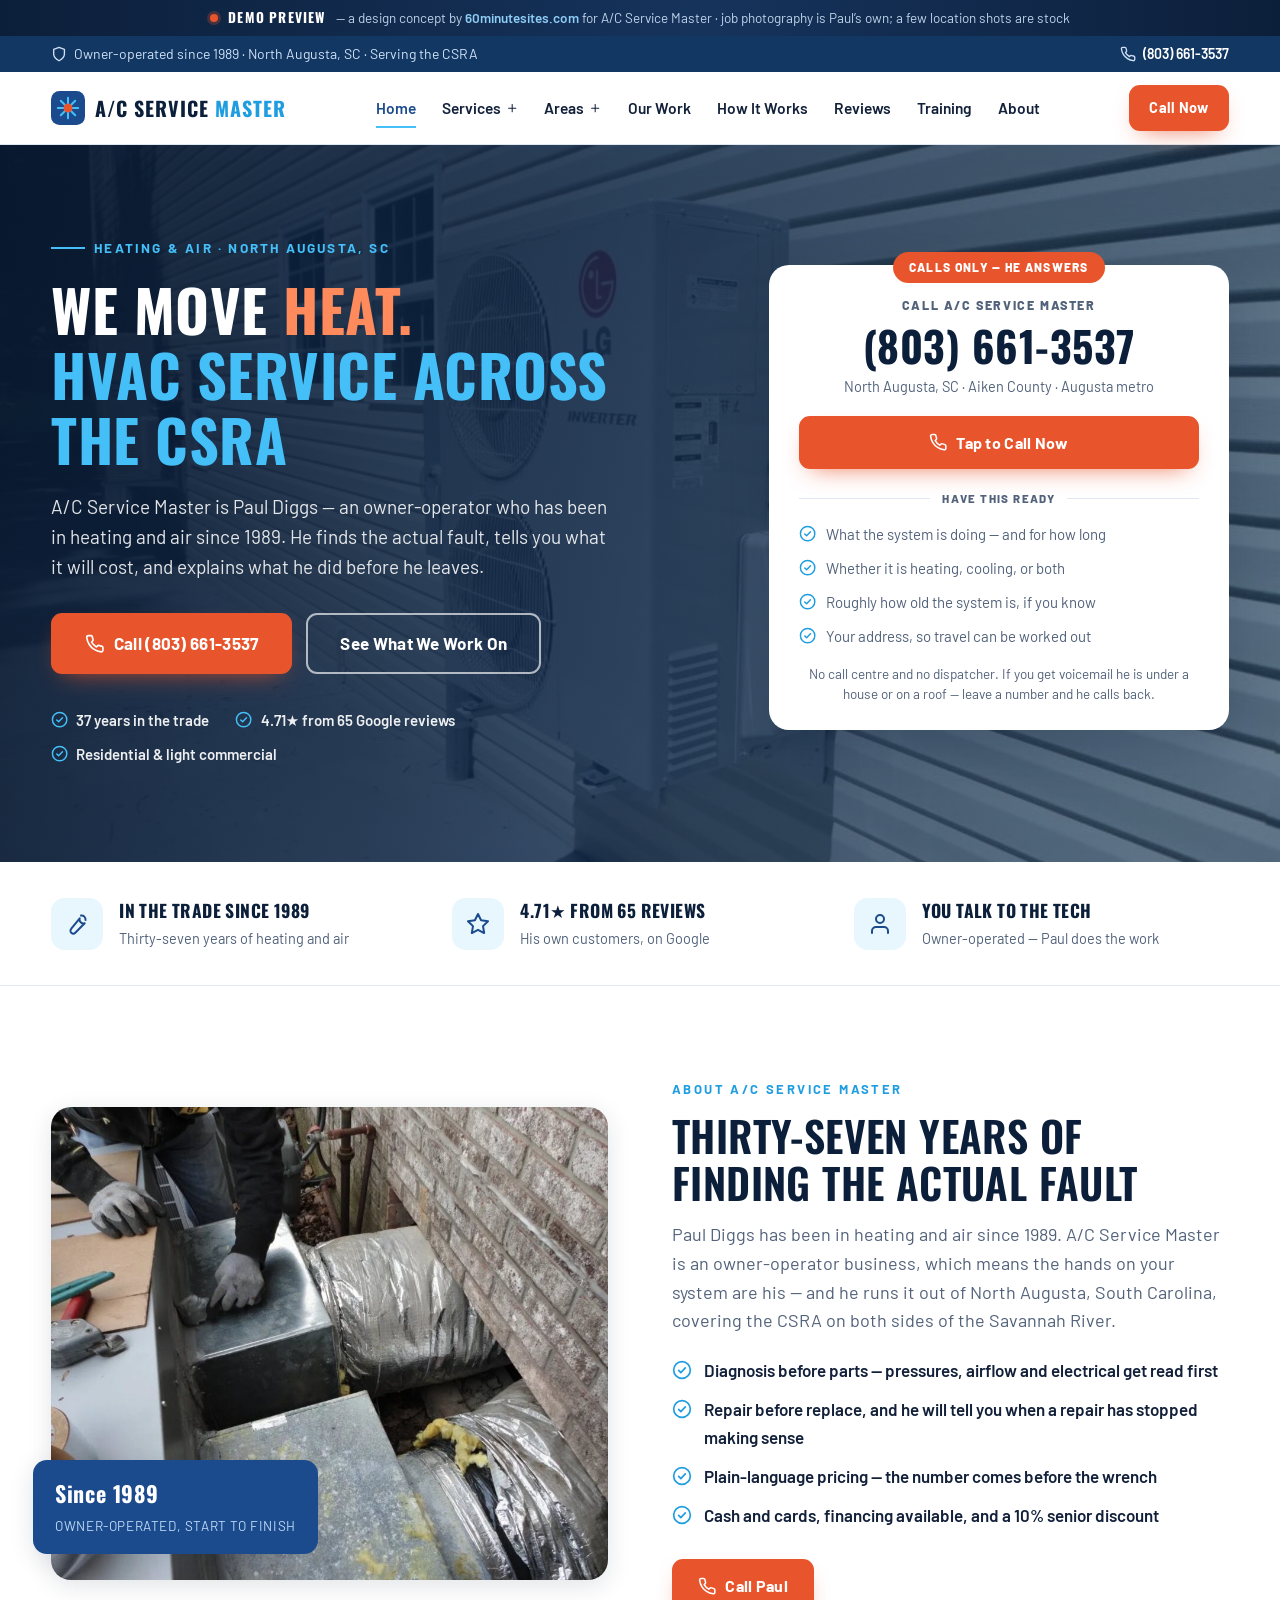
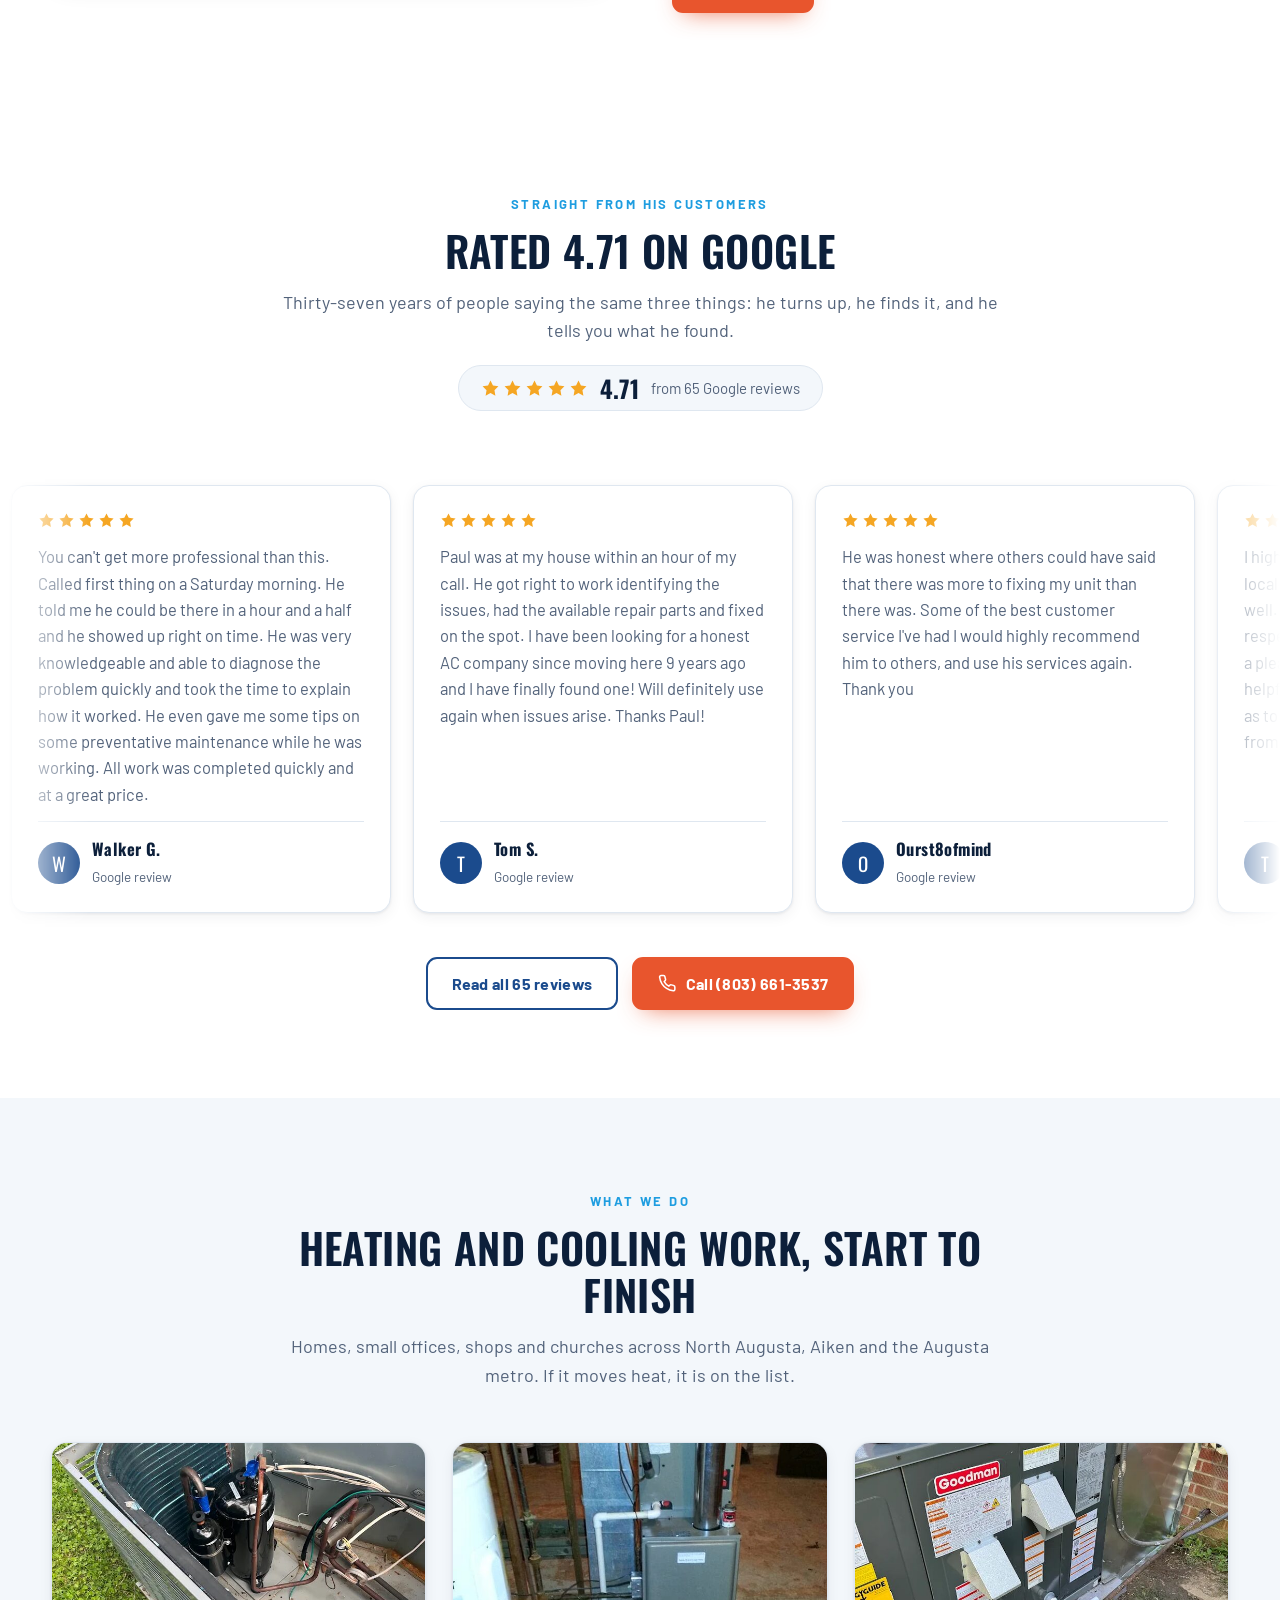
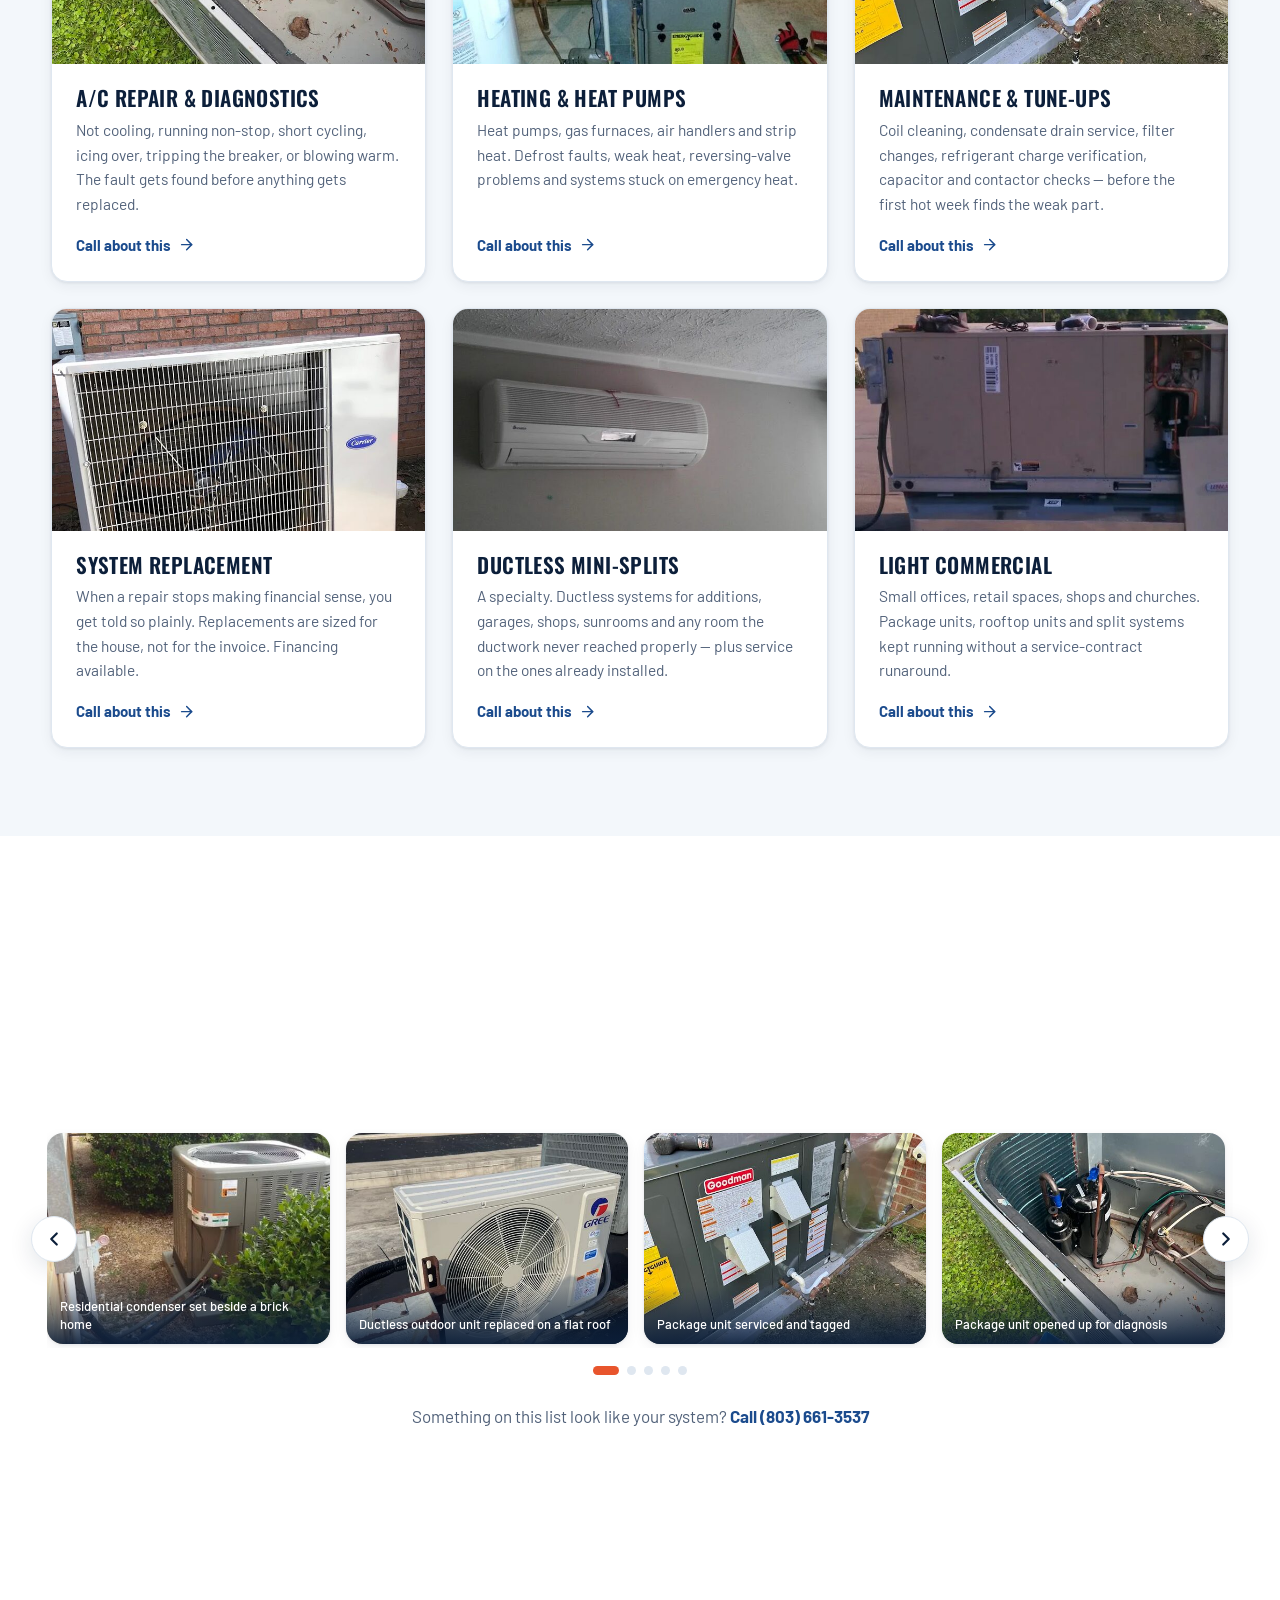
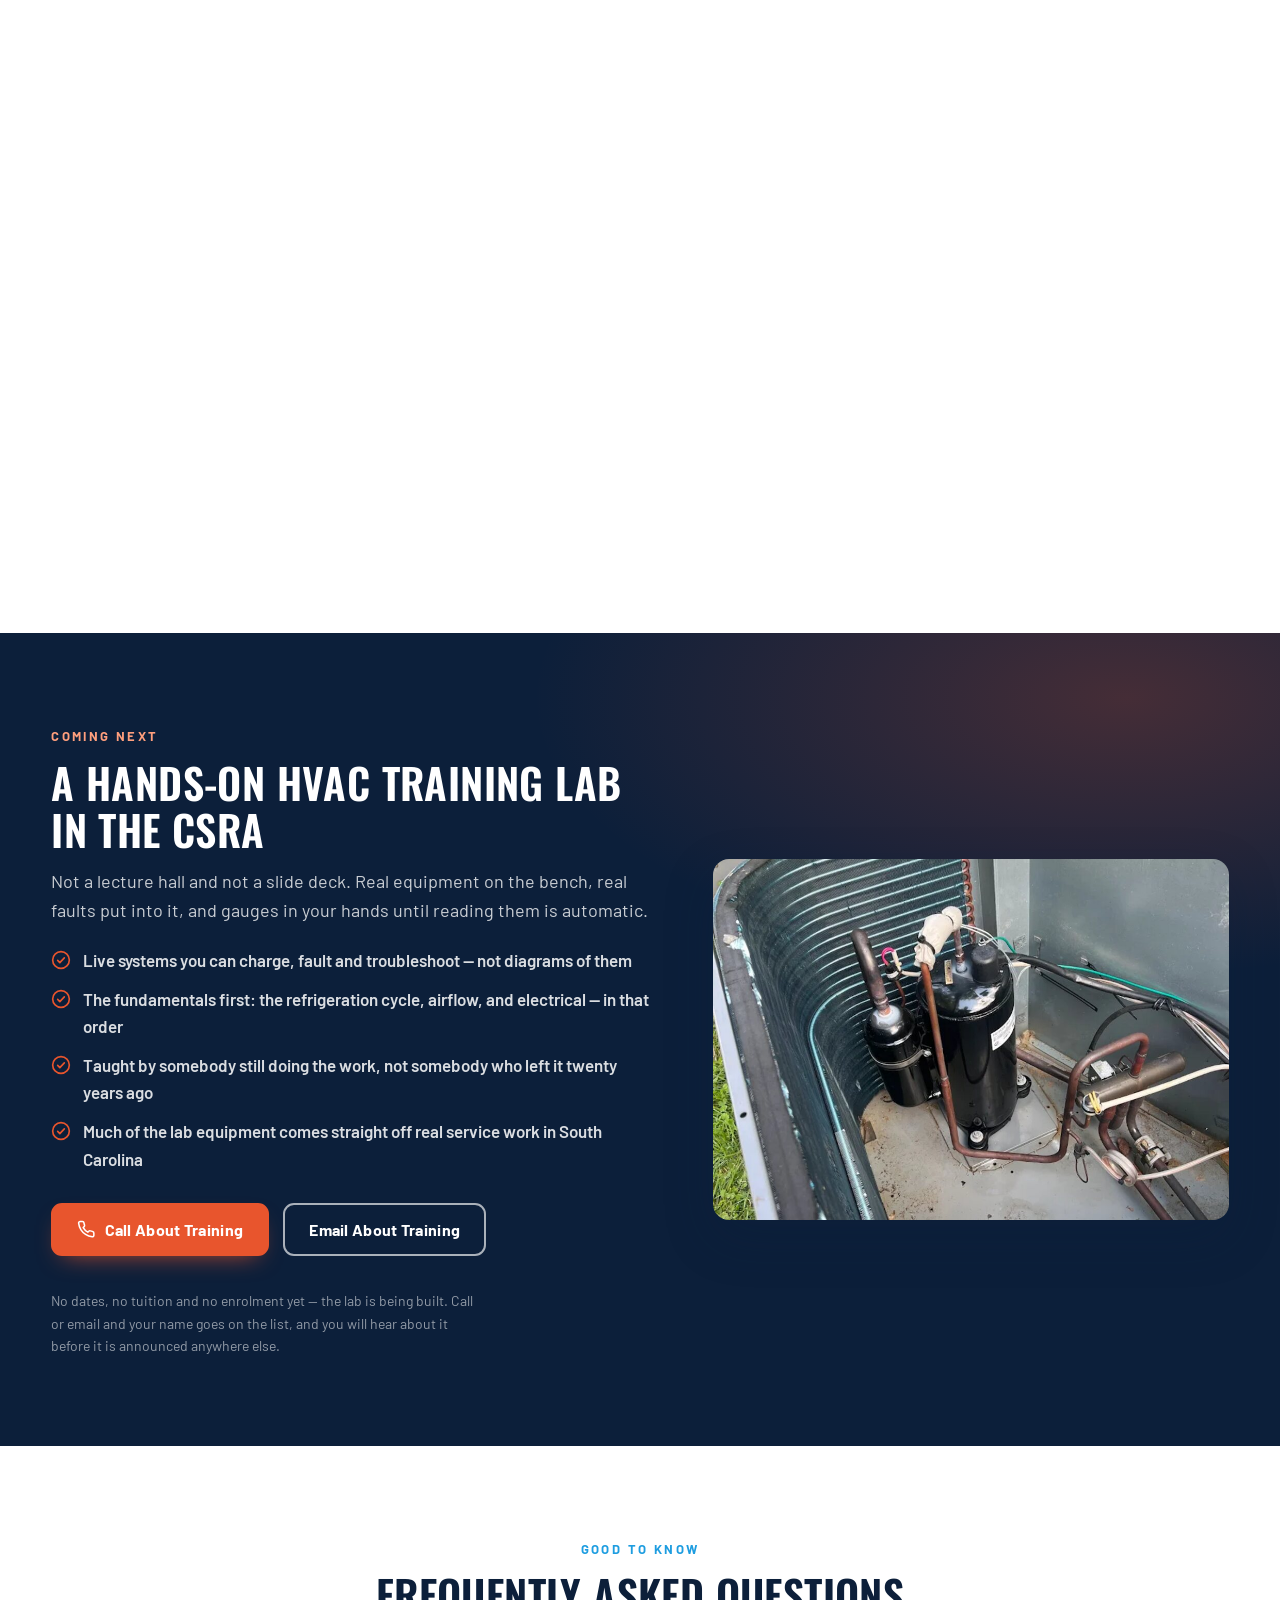
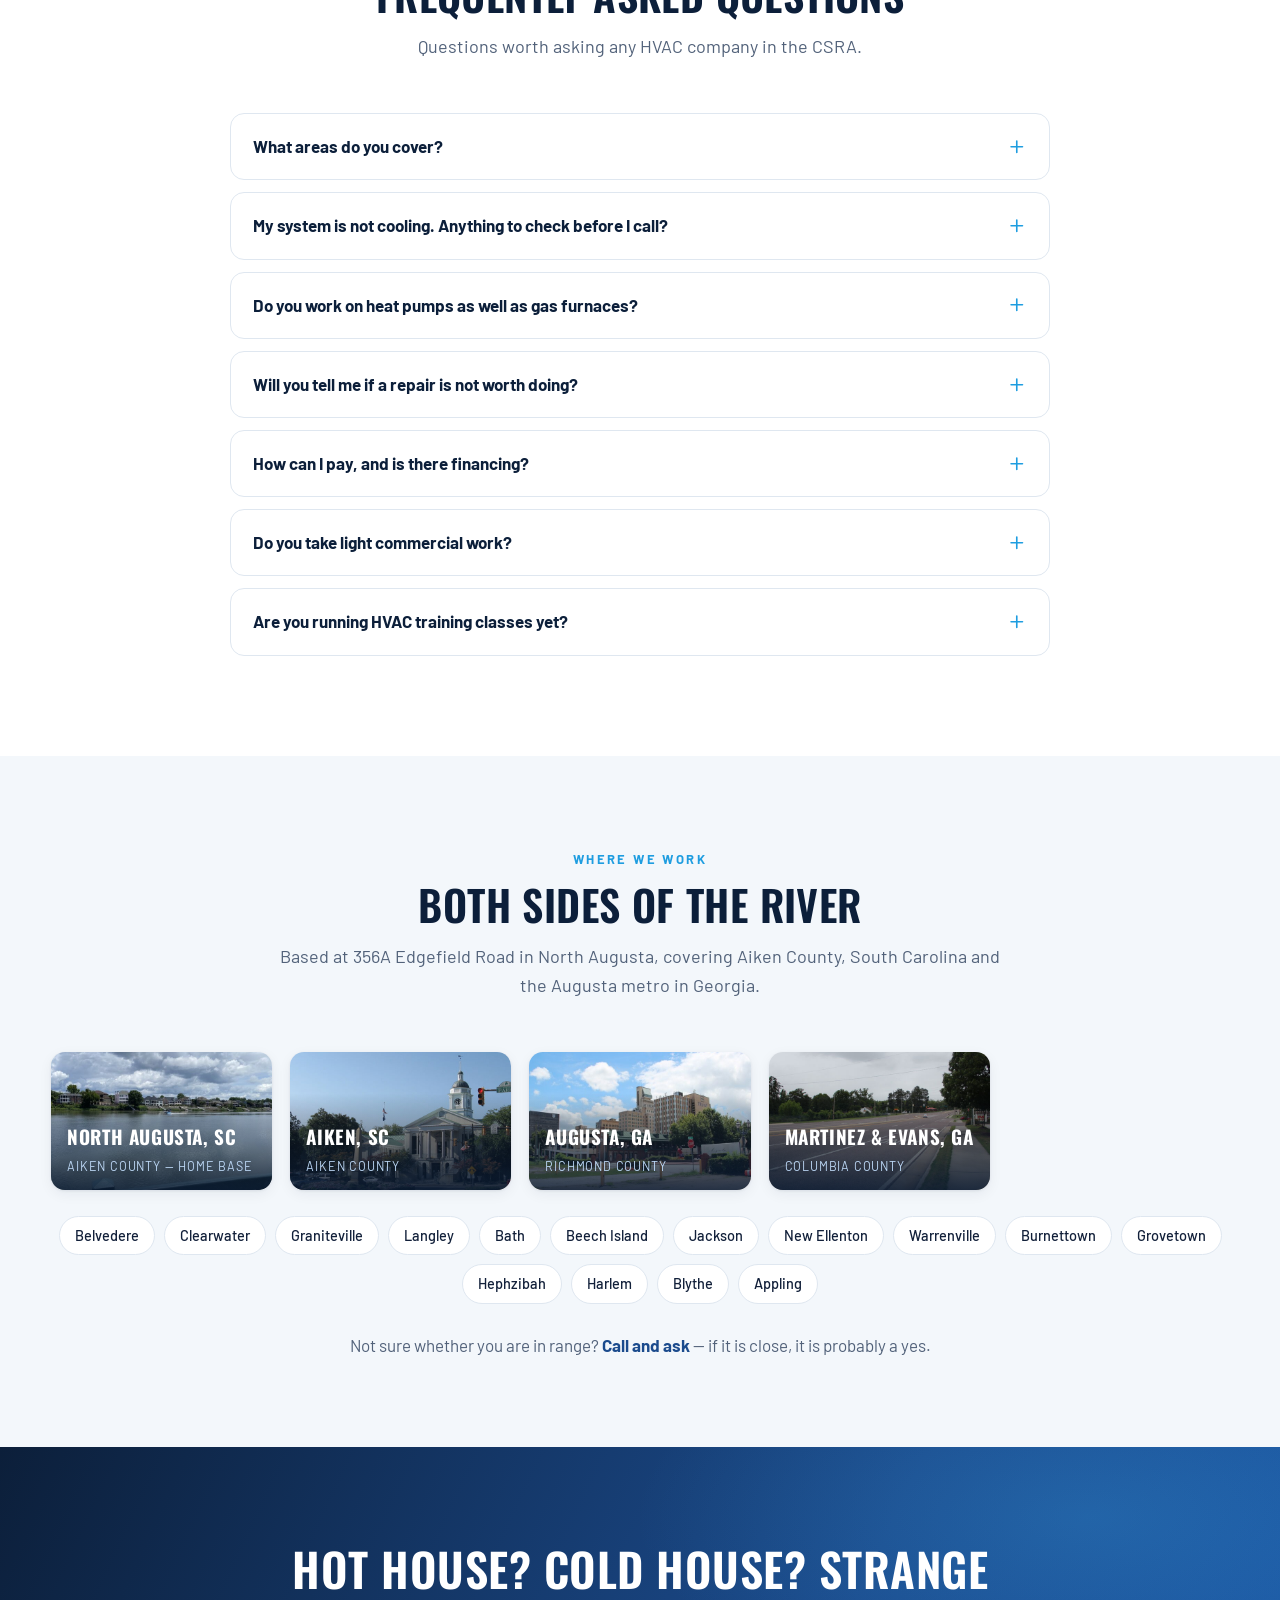
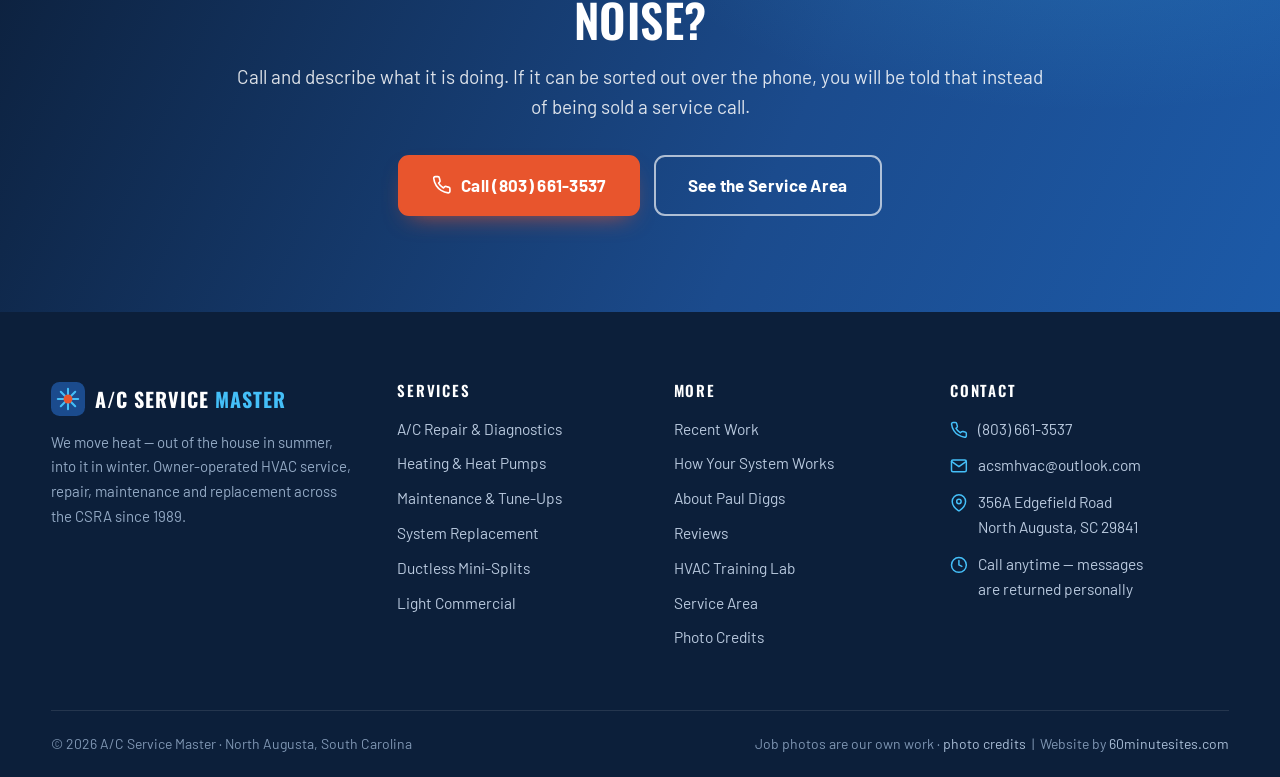
==== commit 6d47223e: "Fix the header Call Now button wrapping at mid widths .btn had no white-space rule, so once the nav " ====
--- a/index.html
+++ b/index.html
@@ -17,7 +17,7 @@
 <link rel="preconnect" href="https://fonts.googleapis.com">
 <link rel="preconnect" href="https://fonts.gstatic.com" crossorigin>
 <link href="https://fonts.googleapis.com/css2?family=Oswald:wght@500;600;700&family=Barlow:wght@400;500;600;700;800&display=swap" rel="stylesheet">
-<link rel="stylesheet" href="/assets/css/style.css?v=202609251233">
+<link rel="stylesheet" href="/assets/css/style.css?v=20260925123814">
 </head>
 <body>
 <!-- DEMO BANNER — delete this line (and the .demo-bar block in style.css) when the site goes live -->
@@ -662,6 +662,6 @@
   <a class="btn btn-flame" href="tel:+18036613537"><svg class="icon"><use href="#i-phone"/></svg> Call (803) 661-3537</a>
 </div>
 
-<script src="/assets/js/main.js?v=202609251233"></script>
+<script src="/assets/js/main.js?v=20260925123814"></script>
 </body>
 </html>
--- a/assets/css/style.css
+++ b/assets/css/style.css
@@ -56,7 +56,7 @@
 .brand-name .accent{color:var(--sky-deep)}
 .brand-mark{width:34px;height:34px;flex:none}
 
-.main-nav{display:flex;align-items:center;gap:26px;font-weight:600;font-size:15.5px}
+.main-nav{display:flex;align-items:center;gap:26px;font-weight:600;font-size:15.5px;min-width:0}
 .main-nav>a,.nav-drop>button{color:var(--ink);background:none;border:0;font:inherit;font-weight:600;cursor:pointer;display:inline-flex;align-items:center;gap:5px;padding:6px 0}
 .main-nav>a:hover,.nav-drop>button:hover{color:var(--navy)}
 .main-nav>a.active{color:var(--navy);box-shadow:0 2px 0 var(--sky)}
@@ -68,10 +68,10 @@
 .drop .drop-head{font-size:12px;font-weight:700;letter-spacing:1.4px;text-transform:uppercase;color:var(--ink-soft);padding:8px 12px 4px}
 .drop-cols{display:grid;grid-template-columns:1fr 1fr;min-width:430px}
 
-.nav-cta{display:flex;align-items:center;gap:14px}
+.nav-cta{display:flex;align-items:center;gap:14px;flex:none}
 .nav-phone{display:inline-flex;align-items:center;gap:8px;font-weight:700;color:var(--navy-ink);white-space:nowrap}
 .nav-phone .icon{color:var(--sky-deep)}
-@media(max-width:1080px){.nav-phone{display:none}}
+@media(max-width:1320px){.nav-phone{display:none}}
 
 .nav-toggle{display:none;flex-direction:column;gap:5px;background:none;border:0;cursor:pointer;padding:8px}
 .nav-toggle span{width:24px;height:2.5px;background:var(--navy-ink);border-radius:2px;transition:.25s}
@@ -89,7 +89,7 @@
 }
 
 /* ---------- buttons ---------- */
-.btn{display:inline-flex;align-items:center;justify-content:center;gap:9px;font-family:var(--font-body);font-weight:700;letter-spacing:.3px;border-radius:11px;border:2px solid transparent;cursor:pointer;transition:.2s;text-align:center}
+.btn{display:inline-flex;align-items:center;justify-content:center;gap:9px;font-family:var(--font-body);font-weight:700;letter-spacing:.3px;border-radius:11px;border:2px solid transparent;cursor:pointer;transition:.2s;text-align:center;white-space:nowrap}
 .btn-sky{background:var(--sky);color:var(--navy-ink);border-color:var(--sky)}
 .btn-sky:hover{background:var(--sky-deep);border-color:var(--sky-deep);color:#fff;transform:translateY(-1px)}
 .btn-navy{background:var(--navy);color:#fff;border-color:var(--navy)}
@@ -445,9 +445,11 @@
   .demo-bar .demo-tail{display:none}
   .demo-bar{font-size:12px;letter-spacing:.6px}
 }
+@media(max-width:760px){
+  /* the sticky call bar takes over here, so the header CTA is a duplicate */
+  .nav-cta .btn-sm{display:none}
+}
 @media(max-width:560px){
-  /* the sticky call bar already covers calling — give the hamburger room */
-  .nav-cta .btn-sm{display:none}
   .brand-name{font-size:17px}
   .nav-wrap{height:64px}
 }
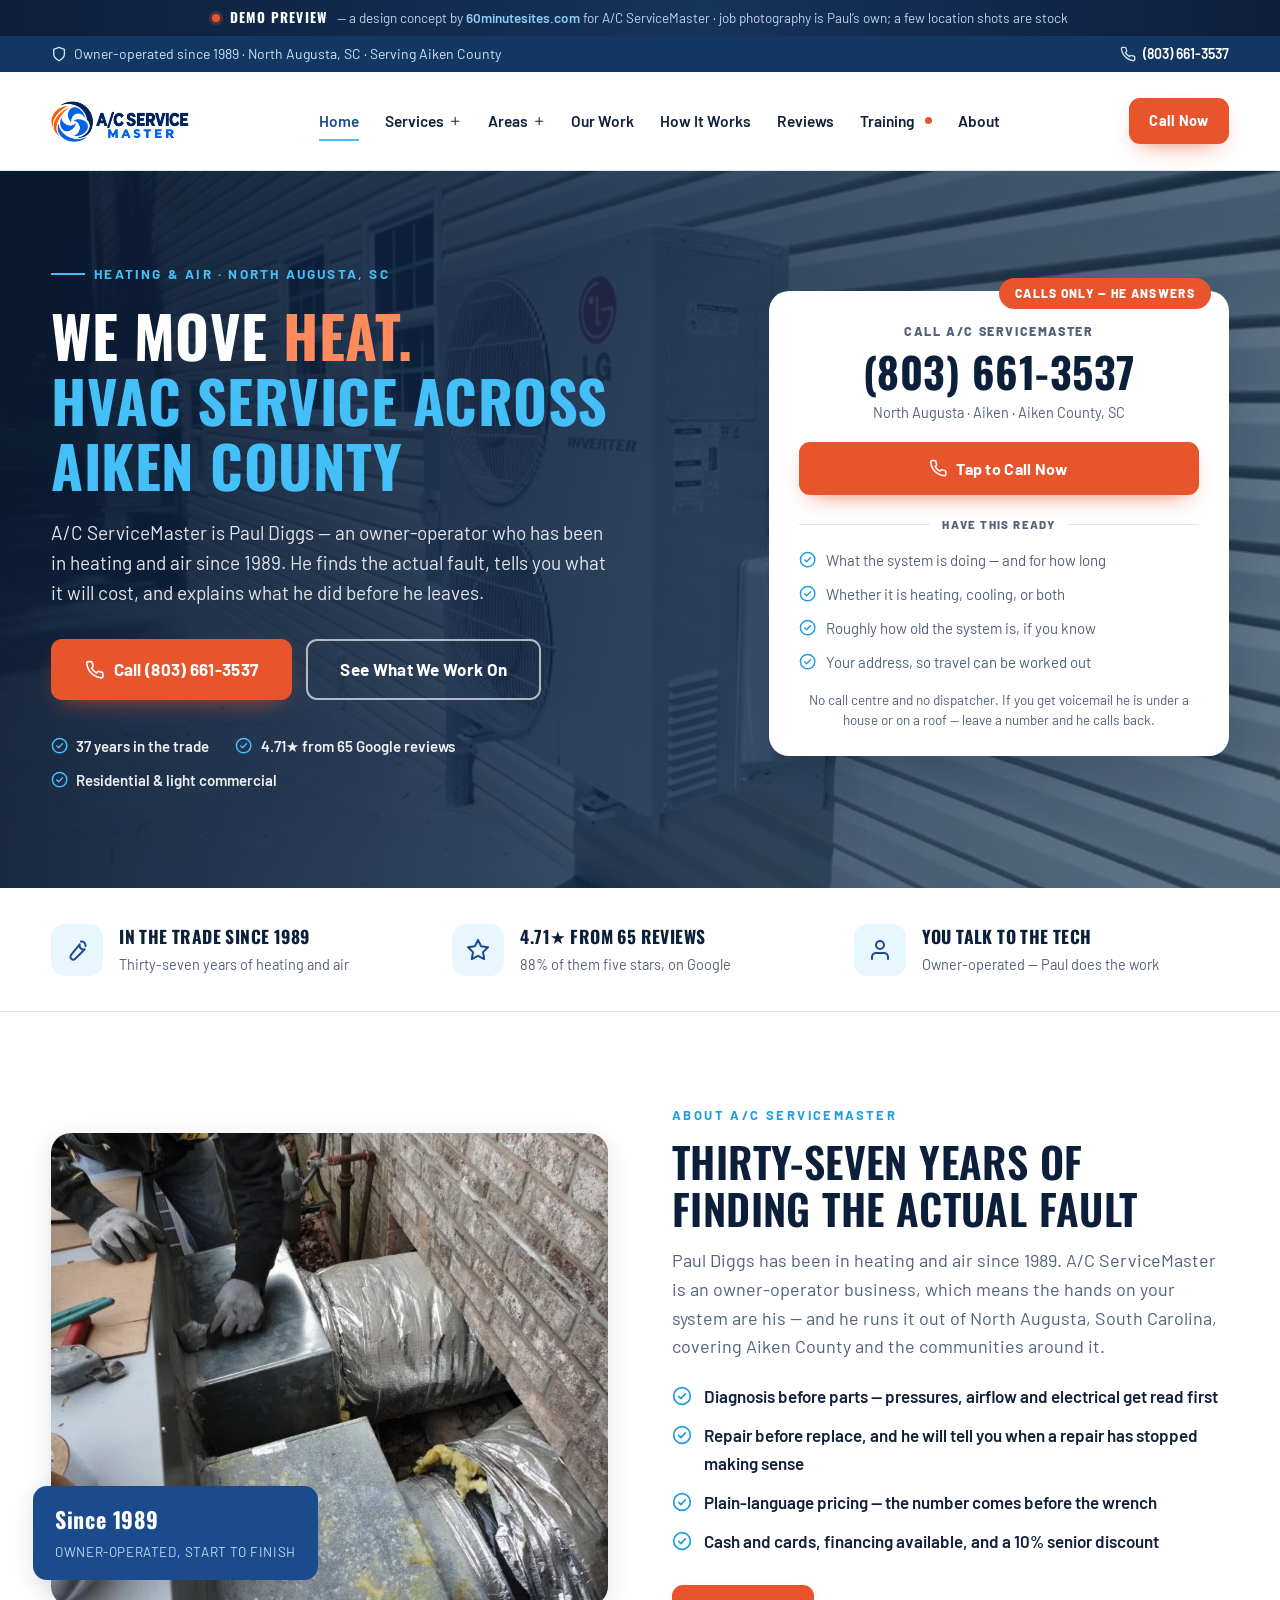
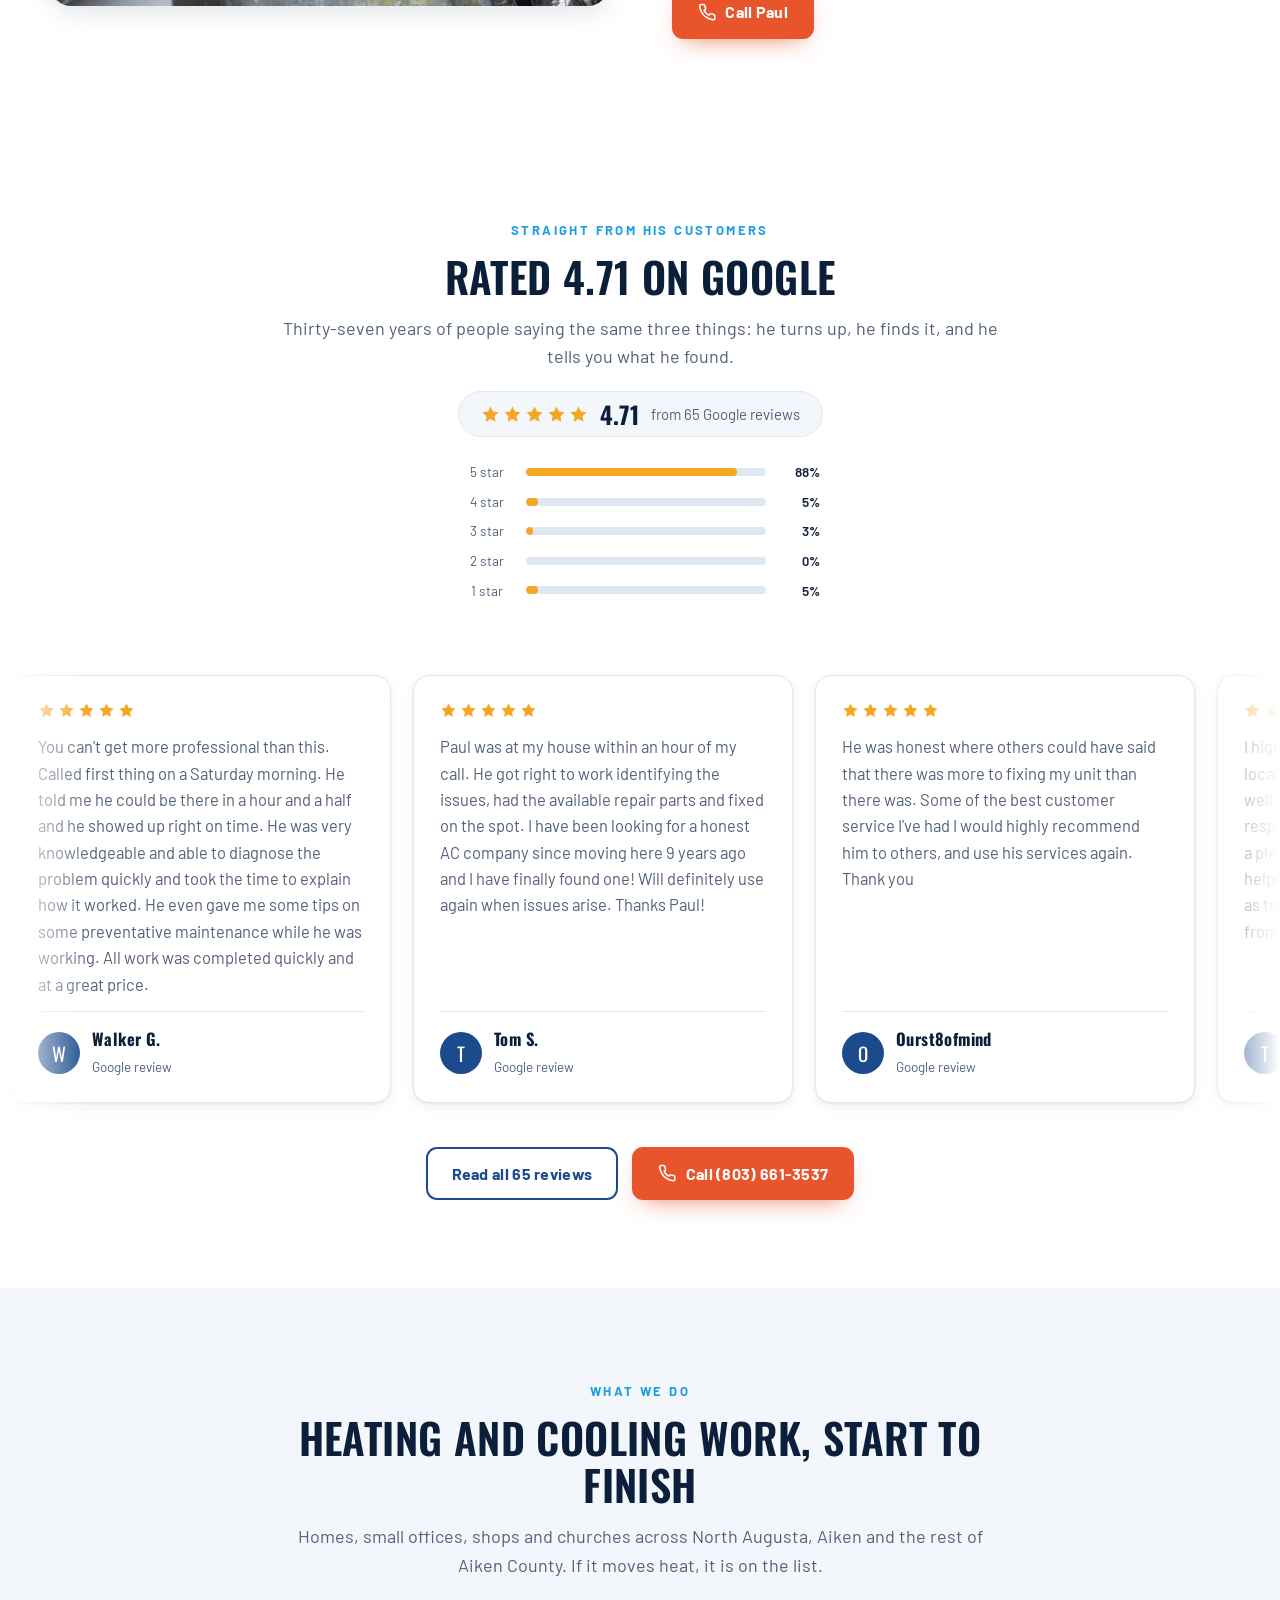
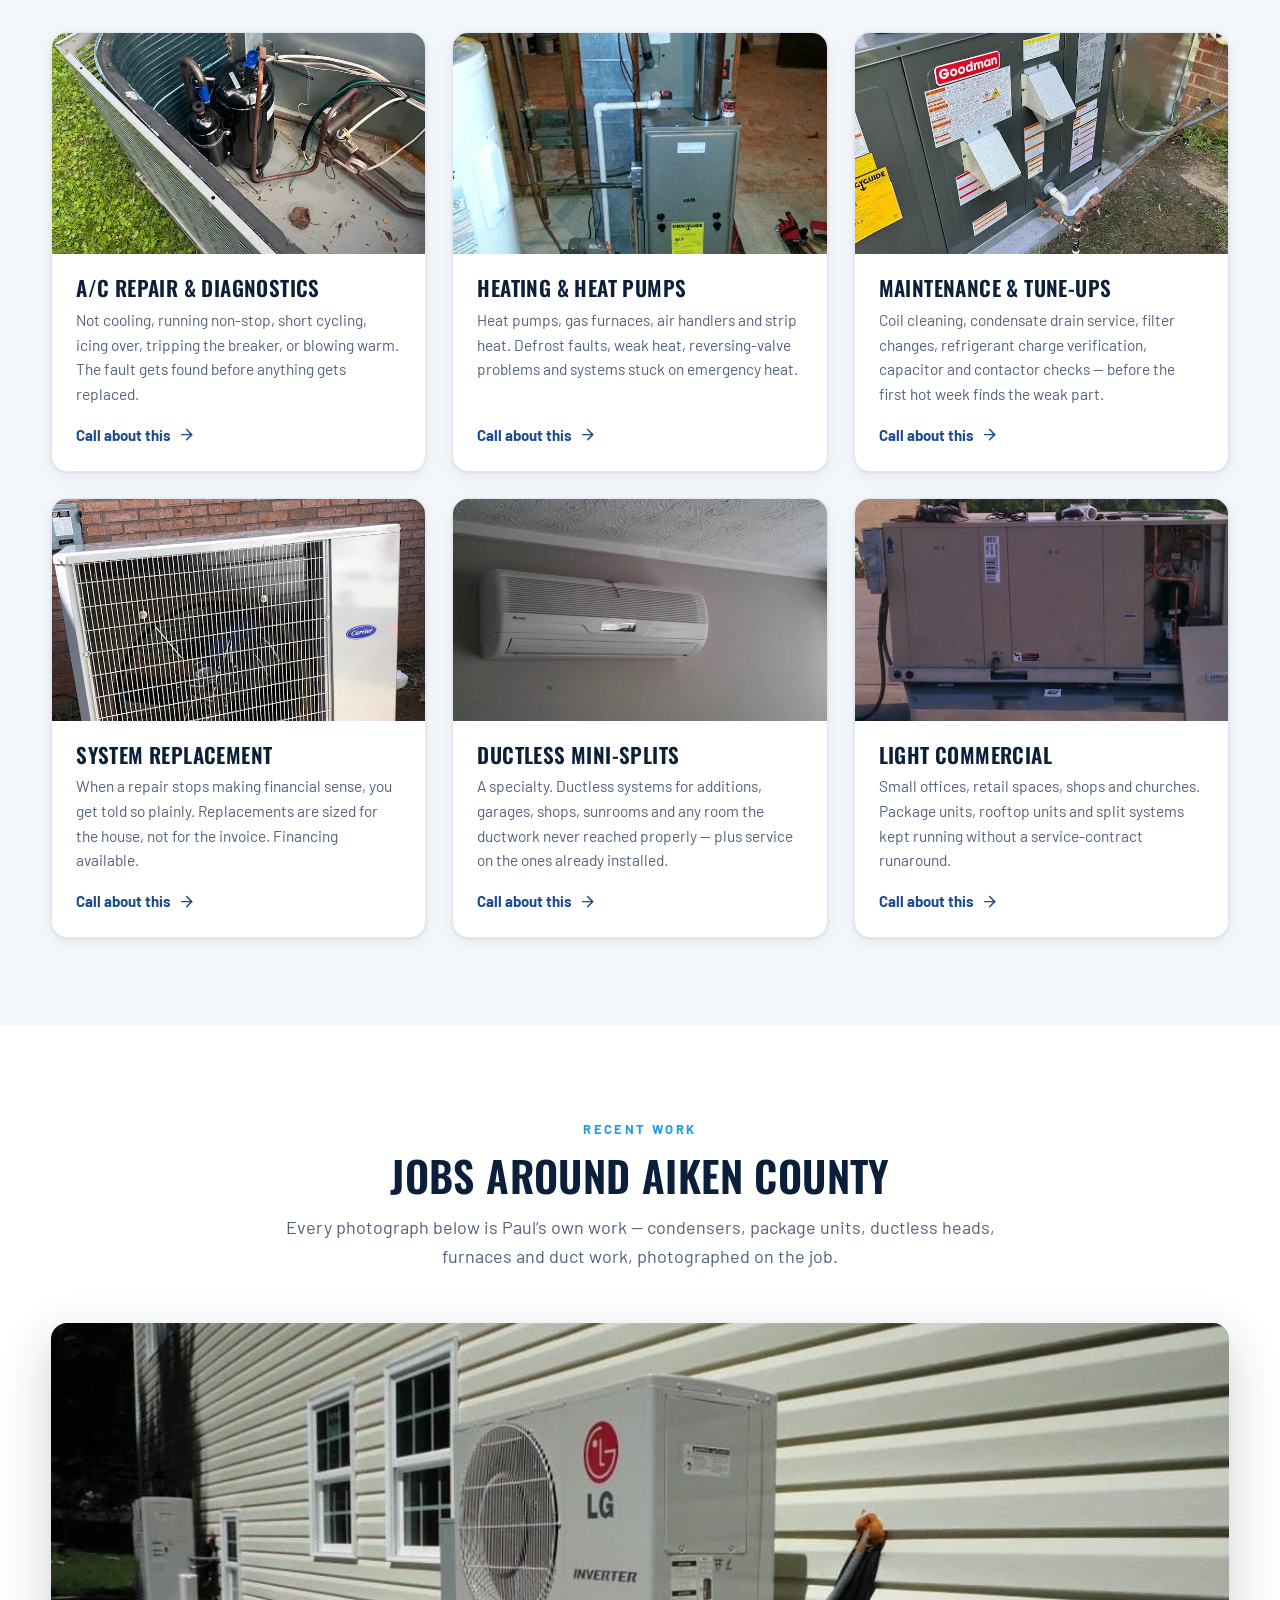
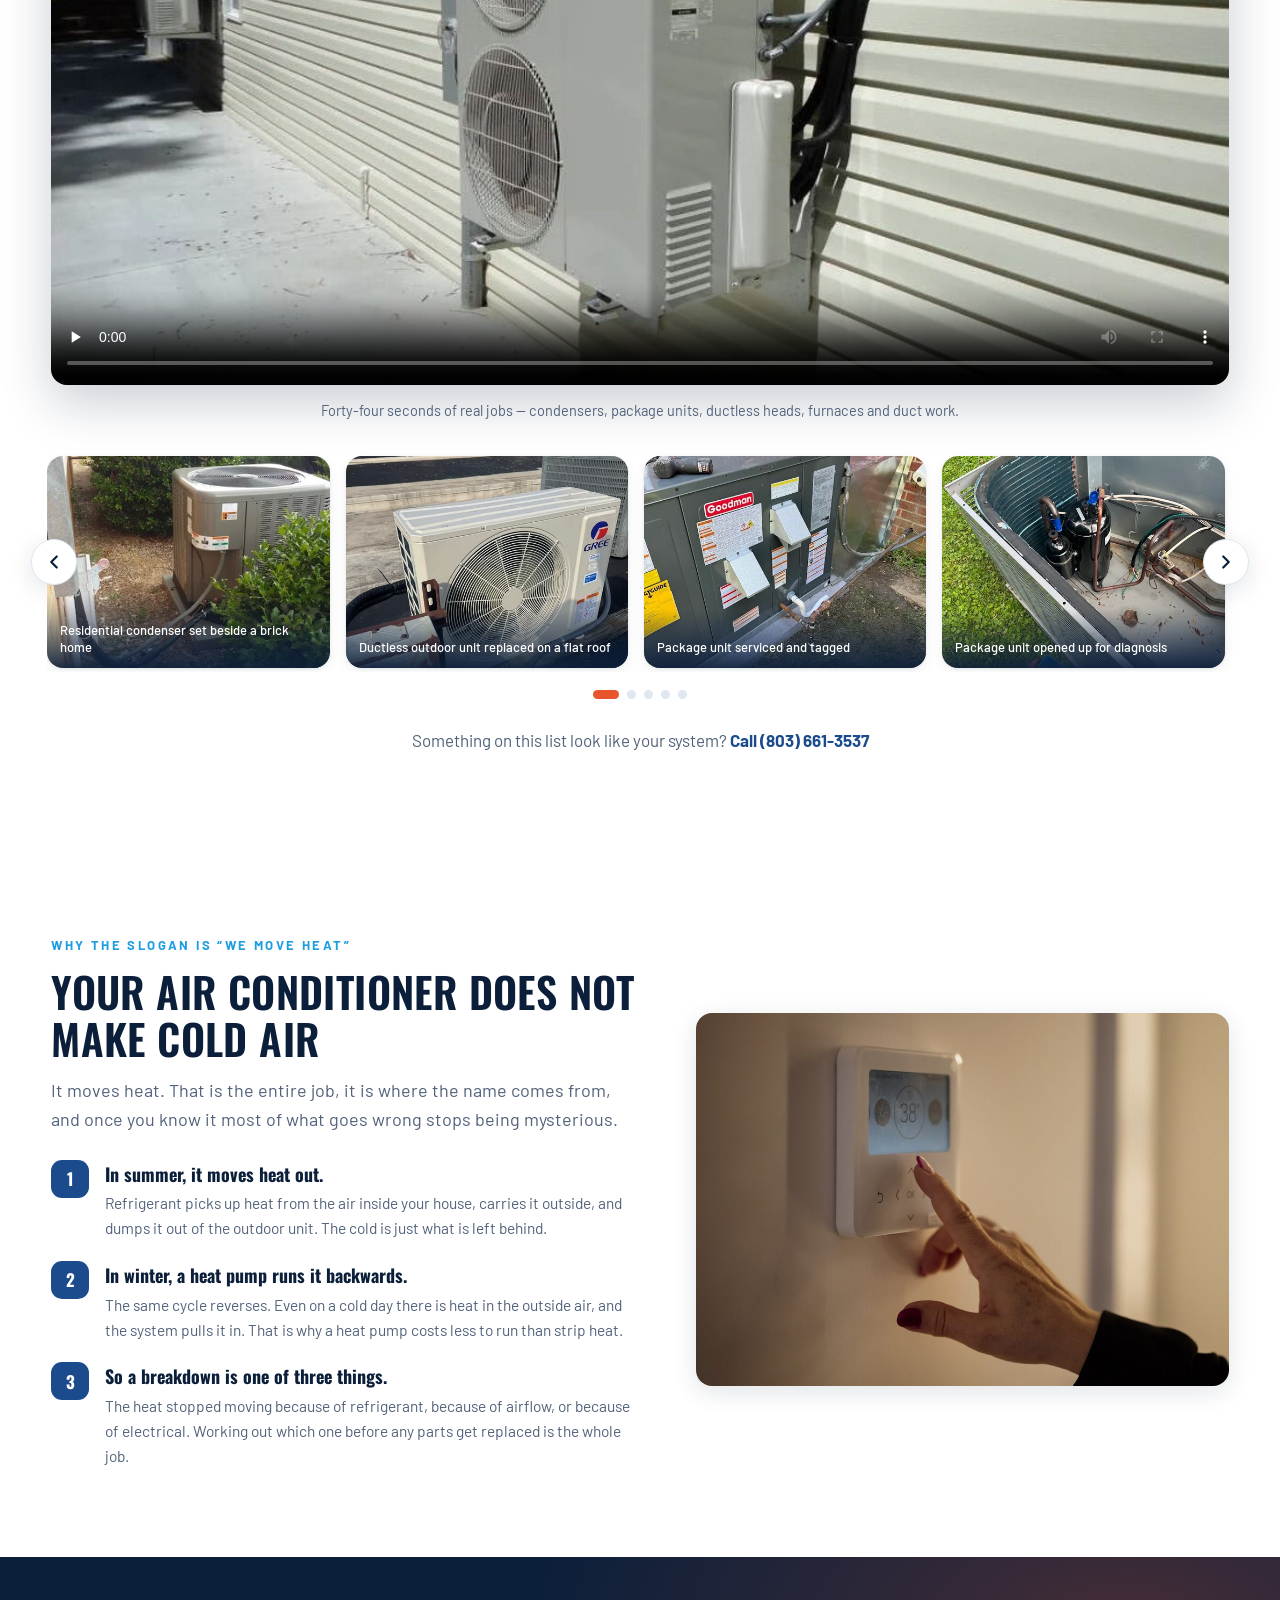
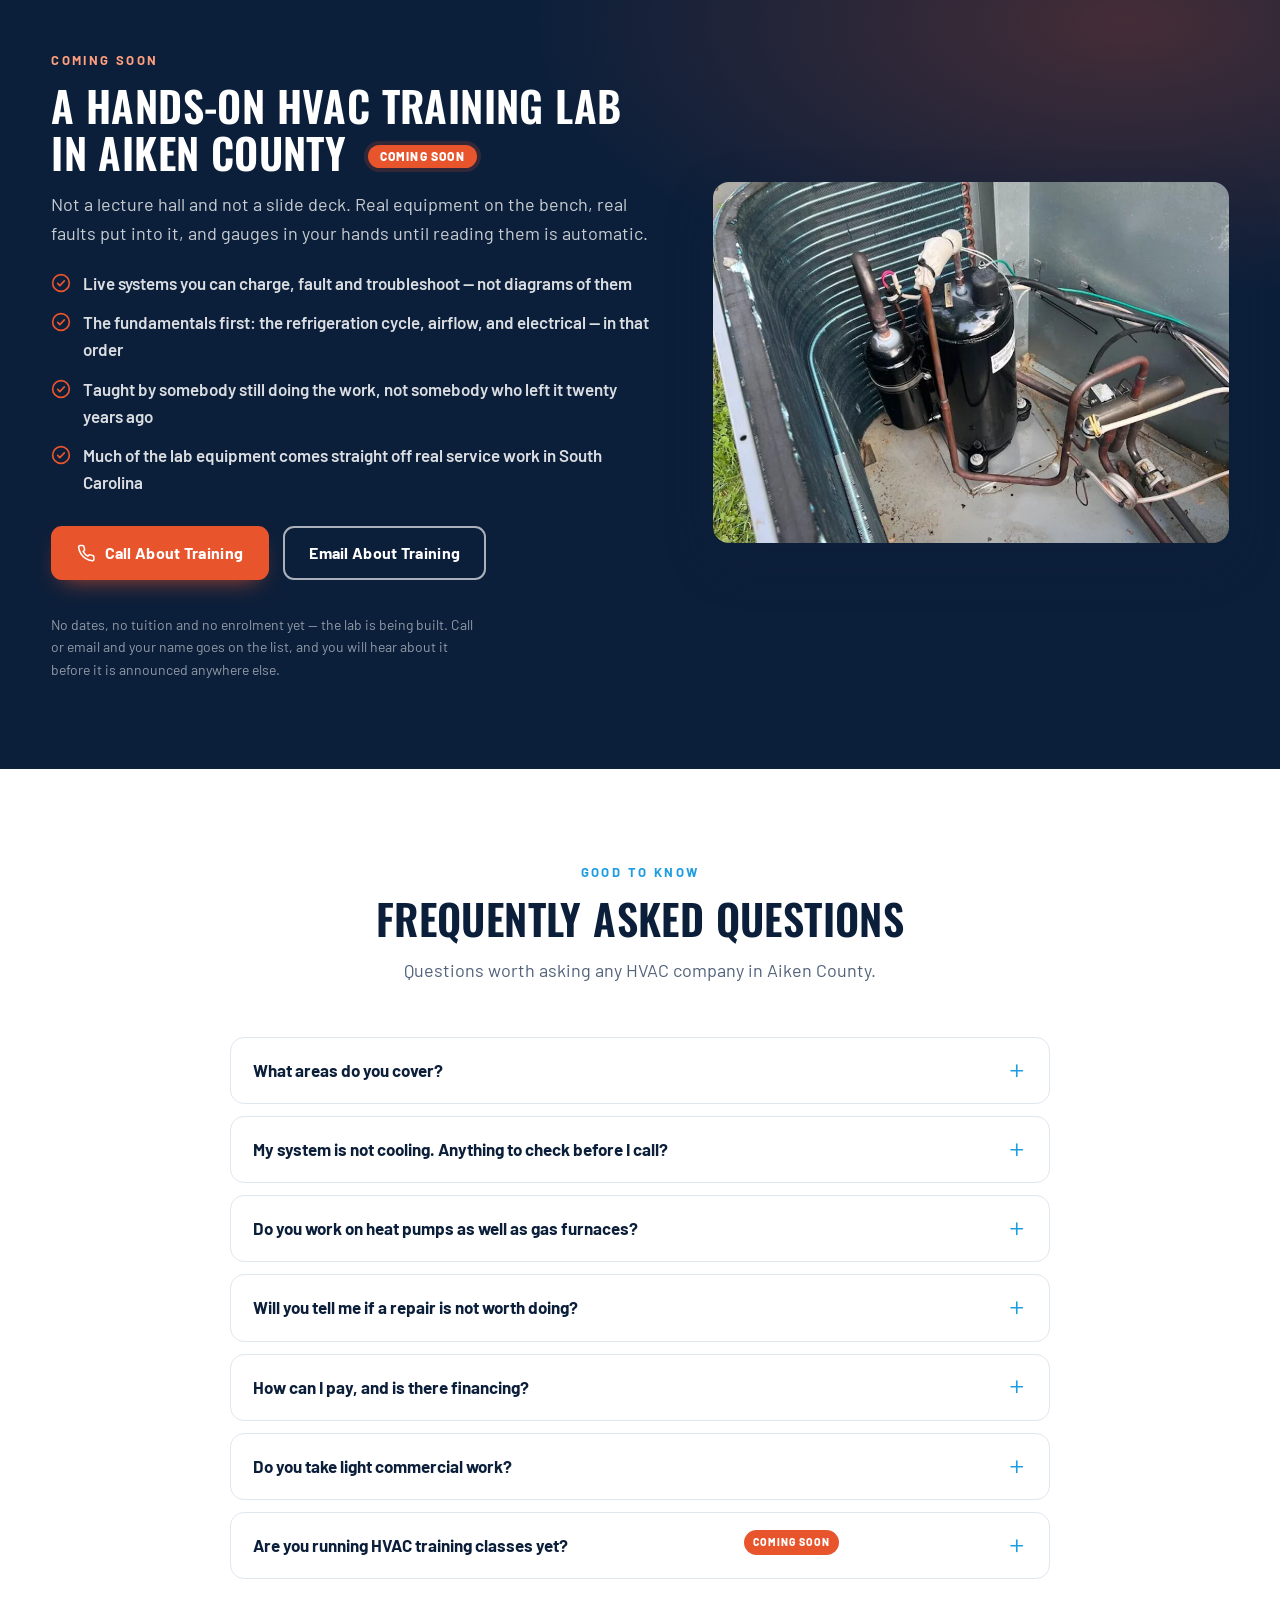
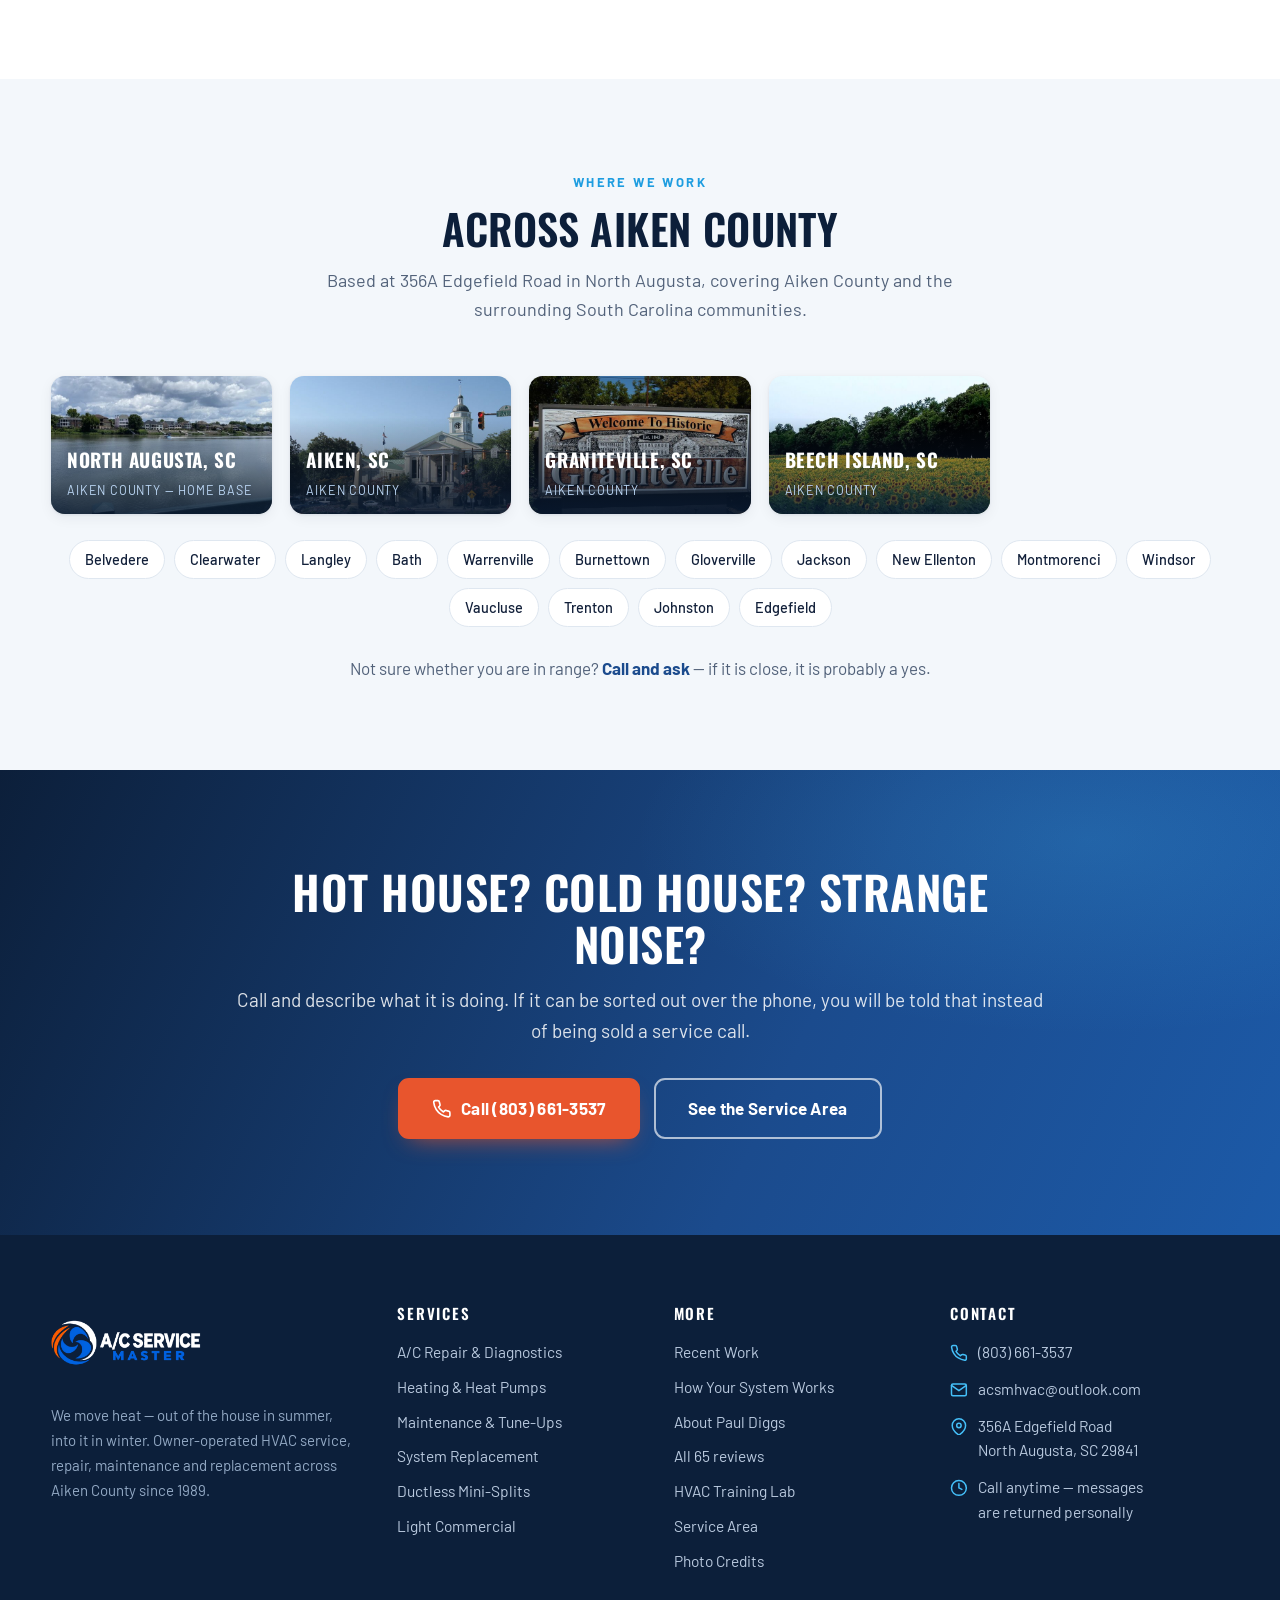
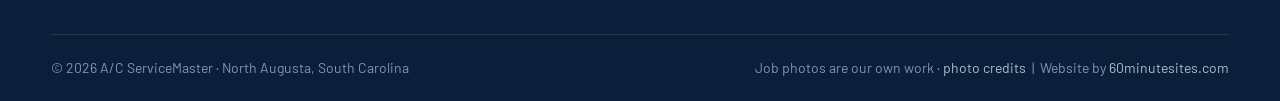
==== commit 40674ea7: "Real logo, SC-only service area, all 65 reviews, video, scroll motion Logo: uses the file Paul suppl" ====
--- a/index.html
+++ b/index.html
@@ -3,12 +3,12 @@
 <head>
 <meta charset="UTF-8">
 <meta name="viewport" content="width=device-width, initial-scale=1.0">
-<title>A/C Service Master — We Move Heat | HVAC Service &amp; Repair, North Augusta SC</title>
-<meta name="description" content="A/C Service Master — Paul Diggs. HVAC service, repair, maintenance and replacement in North Augusta, Aiken and Augusta. In the trade since 1989, rated 4.71 from 65 Google reviews. Call (803) 661-3537.">
+<title>A/C ServiceMaster — We Move Heat | HVAC Service &amp; Repair, North Augusta SC</title>
+<meta name="description" content="A/C ServiceMaster — Paul Diggs. HVAC service, repair, maintenance and replacement in North Augusta, Aiken and across Aiken County. In the trade since 1989, rated 4.71 from 65 Google reviews. Call (803) 661-3537.">
 <meta name="theme-color" content="#0c1f3a">
 <link rel="canonical" href="https://acservicemaster.com/">
-<meta property="og:title" content="A/C Service Master — We Move Heat | HVAC in North Augusta, SC">
-<meta property="og:description" content="Owner-operator HVAC service across the CSRA since 1989. Straight diagnosis, plain-language pricing, 4.71 stars from 65 Google reviews. Call (803) 661-3537.">
+<meta property="og:title" content="A/C ServiceMaster — We Move Heat | HVAC in North Augusta, SC">
+<meta property="og:description" content="Owner-operator HVAC service across Aiken County since 1989. Straight diagnosis, plain-language pricing, 4.71 stars from 65 Google reviews. Call (803) 661-3537.">
 <meta property="og:type" content="website">
 <meta property="og:url" content="https://acservicemaster.com/">
 <meta property="og:image" content="/assets/img/og-image.jpg">
@@ -17,11 +17,11 @@
 <link rel="preconnect" href="https://fonts.googleapis.com">
 <link rel="preconnect" href="https://fonts.gstatic.com" crossorigin>
 <link href="https://fonts.googleapis.com/css2?family=Oswald:wght@500;600;700&family=Barlow:wght@400;500;600;700;800&display=swap" rel="stylesheet">
-<link rel="stylesheet" href="/assets/css/style.css?v=20260925123814">
+<link rel="stylesheet" href="/assets/css/style.css?v=20260926160108">
 </head>
 <body>
 <!-- DEMO BANNER — delete this line (and the .demo-bar block in style.css) when the site goes live -->
-<div class="demo-bar"><span class="demo-dot"></span><b>DEMO PREVIEW</b><span class="demo-tail"> &mdash; a design concept by <a href="https://60minutesites.com" rel="noopener">60minutesites.com</a> for A/C Service Master &middot; job photography is Paul&rsquo;s own; a few location shots are stock</span></div>
+<div class="demo-bar"><span class="demo-dot"></span><b>DEMO PREVIEW</b><span class="demo-tail"> &mdash; a design concept by <a href="https://60minutesites.com" rel="noopener">60minutesites.com</a> for A/C ServiceMaster &middot; job photography is Paul&rsquo;s own; a few location shots are stock</span></div>
 
 
 <svg xmlns="http://www.w3.org/2000/svg" style="display:none" aria-hidden="true">
@@ -44,20 +44,15 @@
 
 <div class="top-bar">
   <div class="container">
-    <span class="tb-note"><svg class="icon"><use href="#i-shield"/></svg> Owner-operated since 1989 &middot; North Augusta, SC &middot; Serving the CSRA</span>
+    <span class="tb-note"><svg class="icon"><use href="#i-shield"/></svg> Owner-operated since 1989 &middot; North Augusta, SC &middot; Serving Aiken County</span>
     <span class="tb-item"><svg class="icon"><use href="#i-phone"/></svg> <a href="tel:+18036613537">(803) 661-3537</a></span>
   </div>
 </div>
 
 <header class="site-header">
   <div class="container nav-wrap">
-    <a class="brand" href="/" aria-label="A/C Service Master home">
-      <svg class="brand-mark" viewBox="0 0 40 40" aria-hidden="true">
-        <rect width="40" height="40" rx="10" fill="#1b4b8d"/>
-        <path d="M20 8v24M8 20h24M11.5 11.5l17 17M28.5 11.5l-17 17" stroke="#44bff8" stroke-width="2.4" stroke-linecap="round"/>
-        <circle cx="20" cy="20" r="5.2" fill="#e8552d"/>
-      </svg>
-      <span class="brand-name">A/C Service <span class="accent">Master</span></span>
+    <a class="brand" href="/" aria-label="A/C ServiceMaster home">
+      <img class="brand-logo" src="/assets/img/logo.png" alt="A/C ServiceMaster" width="531" height="260">
     </a>
     <nav class="main-nav" id="mainNav">
       <a href="/" class="active">Home</a>
@@ -76,27 +71,27 @@
       <div class="nav-drop">
         <button type="button" aria-haspopup="true">Areas <svg class="icon" style="width:.8em;height:.8em"><use href="#i-plus"/></svg></button>
         <div class="drop">
-          <div class="drop-head">Serving the CSRA</div>
+          <div class="drop-head">Serving Aiken County, SC</div>
           <div class="drop-cols">
-            <a href="#areas">North Augusta, SC</a>
-            <a href="#areas">Aiken, SC</a>
-            <a href="#areas">Belvedere, SC</a>
-            <a href="#areas">Clearwater, SC</a>
-            <a href="#areas">Graniteville, SC</a>
-            <a href="#areas">Beech Island, SC</a>
-            <a href="#areas">Augusta, GA</a>
-            <a href="#areas">Martinez, GA</a>
-            <a href="#areas">Evans, GA</a>
-            <a href="#areas">Grovetown, GA</a>
-            <a href="#areas">Hephzibah, GA</a>
-            <a href="#areas">Harlem, GA</a>
+            <a href="#areas">North Augusta</a>
+            <a href="#areas">Aiken</a>
+            <a href="#areas">Belvedere</a>
+            <a href="#areas">Clearwater</a>
+            <a href="#areas">Graniteville</a>
+            <a href="#areas">Beech Island</a>
+            <a href="#areas">Langley</a>
+            <a href="#areas">Bath</a>
+            <a href="#areas">Warrenville</a>
+            <a href="#areas">Burnettown</a>
+            <a href="#areas">Jackson</a>
+            <a href="#areas">New Ellenton</a>
           </div>
         </div>
       </div>
       <a href="#work">Our Work</a>
       <a href="#how">How It Works</a>
       <a href="#reviews">Reviews</a>
-      <a href="#training">Training</a>
+      <a href="#training">Training <span class="soon-dot" aria-hidden="true"></span></a>
       <a href="#about">About</a>
     </nav>
     <div class="nav-cta">
@@ -112,10 +107,10 @@
 {
   "@context": "https://schema.org",
   "@type": "HVACBusiness",
-  "name": "A/C Service Master",
+  "name": "A/C ServiceMaster",
   "alternateName": "A/C ServiceMaster LLC",
   "slogan": "We Move Heat",
-  "description": "Owner-operated HVAC service, repair, maintenance and replacement for residential and light commercial customers in North Augusta, SC, Aiken County and the Augusta, GA metro. Ductless mini-split specialists.",
+  "description": "Owner-operated HVAC service, repair, maintenance and replacement for residential and light commercial customers in North Augusta and Aiken County, South Carolina. Ductless mini-split specialists.",
   "telephone": "+18036613537",
   "email": "acsmhvac@outlook.com",
   "url": "https://acservicemaster.com/",
@@ -123,7 +118,7 @@
   "foundingDate": "1989",
   "paymentAccepted": "Cash, Credit Card",
   "address": { "@type": "PostalAddress", "streetAddress": "356A Edgefield Road", "addressLocality": "North Augusta", "addressRegion": "SC", "postalCode": "29841", "addressCountry": "US" },
-  "areaServed": ["North Augusta, SC", "Aiken, SC", "Belvedere, SC", "Clearwater, SC", "Graniteville, SC", "Beech Island, SC", "Augusta, GA", "Martinez, GA", "Evans, GA", "Grovetown, GA", "Hephzibah, GA", "Harlem, GA"],
+  "areaServed": ["North Augusta, SC", "Aiken, SC", "Belvedere, SC", "Clearwater, SC", "Graniteville, SC", "Beech Island, SC", "Langley, SC", "Bath, SC", "Warrenville, SC", "Burnettown, SC", "Jackson, SC", "New Ellenton, SC"],
   "aggregateRating": { "@type": "AggregateRating", "ratingValue": "4.71", "reviewCount": "65", "bestRating": "5", "worstRating": "1" }
 }
 </script>
@@ -134,8 +129,8 @@
   <div class="container hero-inner">
     <div>
       <span class="hero-eyebrow">Heating &amp; Air &middot; North Augusta, SC</span>
-      <h1>We Move <span class="flame">Heat.</span><br><span class="accent">HVAC Service Across the CSRA</span></h1>
-      <p class="hero-sub">A/C Service Master is Paul Diggs &mdash; an owner-operator who has been in heating and air since 1989. He finds the actual fault, tells you what it will cost, and explains what he did before he leaves.</p>
+      <h1>We Move <span class="flame">Heat.</span><br><span class="accent">HVAC Service Across Aiken County</span></h1>
+      <p class="hero-sub">A/C ServiceMaster is Paul Diggs &mdash; an owner-operator who has been in heating and air since 1989. He finds the actual fault, tells you what it will cost, and explains what he did before he leaves.</p>
       <div class="hero-cta-row">
         <a class="btn btn-flame btn-lg" href="tel:+18036613537"><svg class="icon"><use href="#i-phone"/></svg> Call (803) 661-3537</a>
         <a class="btn btn-ghost btn-lg" href="#services">See What We Work On</a>
@@ -149,9 +144,9 @@
 
     <div class="estimate-card call-card">
       <span class="cc-flag">Calls Only &mdash; He Answers</span>
-      <span class="cc-label">Call A/C Service Master</span>
+      <span class="cc-label">Call A/C ServiceMaster</span>
       <a class="cc-number" href="tel:+18036613537">(803) 661-3537</a>
-      <p class="cc-sub">North Augusta, SC &middot; Aiken County &middot; Augusta metro</p>
+      <p class="cc-sub">North Augusta &middot; Aiken &middot; Aiken County, SC</p>
       <a class="btn btn-flame btn-md" style="width:100%" href="tel:+18036613537"><svg class="icon"><use href="#i-phone"/></svg> Tap to Call Now</a>
       <div class="cc-rule"><span>Have this ready</span></div>
       <ul class="cc-list">
@@ -167,24 +162,24 @@
 
 <!-- ============ TRUST STRIP ============ -->
 <section class="trust-strip">
-  <div class="container trust-grid">
-    <div class="trust-item reveal"><span class="trust-ico"><svg class="icon"><use href="#i-tool"/></svg></span><div><b>In the Trade Since 1989</b><small>Thirty-seven years of heating and air</small></div></div>
-    <div class="trust-item reveal"><span class="trust-ico"><svg class="icon"><use href="#i-star"/></svg></span><div><b>4.71&#9733; from 65 Reviews</b><small>His own customers, on Google</small></div></div>
-    <div class="trust-item reveal"><span class="trust-ico"><svg class="icon"><use href="#i-user"/></svg></span><div><b>You Talk to the Tech</b><small>Owner-operated &mdash; Paul does the work</small></div></div>
+  <div class="container trust-grid reveal reveal-stagger">
+    <div class="trust-item"><span class="trust-ico"><svg class="icon"><use href="#i-tool"/></svg></span><div><b>In the Trade Since 1989</b><small>Thirty-seven years of heating and air</small></div></div>
+    <div class="trust-item"><span class="trust-ico"><svg class="icon"><use href="#i-star"/></svg></span><div><b>4.71&#9733; from 65 Reviews</b><small>88% of them five stars, on Google</small></div></div>
+    <div class="trust-item"><span class="trust-ico"><svg class="icon"><use href="#i-user"/></svg></span><div><b>You Talk to the Tech</b><small>Owner-operated &mdash; Paul does the work</small></div></div>
   </div>
 </section>
 
 <!-- ============ ABOUT ============ -->
 <section class="section" id="about">
   <div class="container about-grid">
-    <div class="about-media reveal">
+    <div class="about-media reveal-left">
       <img src="/assets/img/about-service.jpg" alt="Refrigerant manifold gauges connected to a split system to read operating pressures" loading="lazy">
       <div class="about-chip"><b>Since 1989</b><small>Owner-operated, start to finish</small></div>
     </div>
     <div class="reveal">
-      <span class="eyebrow">About A/C Service Master</span>
+      <span class="eyebrow">About A/C ServiceMaster</span>
       <h2 class="section-title">Thirty-Seven Years of Finding the Actual Fault</h2>
-      <p class="section-sub">Paul Diggs has been in heating and air since 1989. A/C Service Master is an owner-operator business, which means the hands on your system are his &mdash; and he runs it out of North Augusta, South Carolina, covering the CSRA on both sides of the Savannah River.</p>
+      <p class="section-sub">Paul Diggs has been in heating and air since 1989. A/C ServiceMaster is an owner-operator business, which means the hands on your system are his &mdash; and he runs it out of North Augusta, South Carolina, covering Aiken County and the communities around it.</p>
       <ul class="check-list">
         <li><svg class="icon"><use href="#i-check"/></svg><span>Diagnosis before parts &mdash; pressures, airflow and electrical get read first</span></li>
         <li><svg class="icon"><use href="#i-check"/></svg><span>Repair before replace, and he will tell you when a repair has stopped making sense</span></li>
@@ -211,6 +206,13 @@
         <b>4.71</b>
         <span>from 65 Google reviews</span>
       </div>
+      <ul class="rv-bars">
+        <li><span>5 star</span><i><b style="width:88%"></b></i><em>88%</em></li>
+        <li><span>4 star</span><i><b style="width:5%"></b></i><em>5%</em></li>
+        <li><span>3 star</span><i><b style="width:3%"></b></i><em>3%</em></li>
+        <li><span>2 star</span><i><b style="width:0%"></b></i><em>0%</em></li>
+        <li><span>1 star</span><i><b style="width:5%"></b></i><em>5%</em></li>
+      </ul>
     </div>
   </div>
   <div class="rv-marquee reveal" id="reviewMarquee" data-review-stream>
@@ -282,7 +284,7 @@
     </div>
   </div>
   <div class="container rv-actions reveal">
-    <a class="btn btn-outline btn-md" href="https://www.experience.com/reviews/ac-servicemaster-llc-22557209" target="_blank" rel="noopener nofollow">Read all 65 reviews</a>
+    <a class="btn btn-outline btn-md" href="/reviews.html">Read all 65 reviews</a>
     <a class="btn btn-flame btn-md" href="tel:+18036613537"><svg class="icon"><use href="#i-phone"/></svg> Call (803) 661-3537</a>
   </div>
 </section>
@@ -293,10 +295,10 @@
     <div class="section-head center reveal">
       <span class="eyebrow">What We Do</span>
       <h2 class="section-title">Heating and Cooling Work, Start to Finish</h2>
-      <p class="section-sub">Homes, small offices, shops and churches across North Augusta, Aiken and the Augusta metro. If it moves heat, it is on the list.</p>
-    </div>
-    <div class="svc-grid">
-      <a class="svc-card reveal" id="svc-ac-repair" href="tel:+18036613537">
+      <p class="section-sub">Homes, small offices, shops and churches across North Augusta, Aiken and the rest of Aiken County. If it moves heat, it is on the list.</p>
+    </div>
+    <div class="svc-grid reveal reveal-stagger">
+      <a class="svc-card" id="svc-ac-repair" href="tel:+18036613537">
         <div class="media"><img src="/assets/img/card-ac-repair.jpg" alt="A technician reading manifold gauges on a residential condenser unit" loading="lazy"></div>
         <div class="body">
           <h3>A/C Repair &amp; Diagnostics</h3>
@@ -304,7 +306,7 @@
           <span class="more">Call about this <svg class="icon"><use href="#i-arrow"/></svg></span>
         </div>
       </a>
-      <a class="svc-card reveal" id="svc-heating" href="tel:+18036613537">
+      <a class="svc-card" id="svc-heating" href="tel:+18036613537">
         <div class="media"><img src="/assets/img/card-heating.jpg" alt="An HVAC technician working inside the open electrical panel of a heating unit" loading="lazy"></div>
         <div class="body">
           <h3>Heating &amp; Heat Pumps</h3>
@@ -312,7 +314,7 @@
           <span class="more">Call about this <svg class="icon"><use href="#i-arrow"/></svg></span>
         </div>
       </a>
-      <a class="svc-card reveal" id="svc-maintenance" href="tel:+18036613537">
+      <a class="svc-card" id="svc-maintenance" href="tel:+18036613537">
         <div class="media"><img src="/assets/img/card-maintenance.jpg" alt="A technician servicing the coil section of an air conditioning unit" loading="lazy"></div>
         <div class="body">
           <h3>Maintenance &amp; Tune-Ups</h3>
@@ -320,7 +322,7 @@
           <span class="more">Call about this <svg class="icon"><use href="#i-arrow"/></svg></span>
         </div>
       </a>
-      <a class="svc-card reveal" id="svc-replacement" href="tel:+18036613537">
+      <a class="svc-card" id="svc-replacement" href="tel:+18036613537">
         <div class="media"><img src="/assets/img/card-replacement.jpg" alt="A modern outdoor air conditioning condenser unit" loading="lazy"></div>
         <div class="body">
           <h3>System Replacement</h3>
@@ -328,7 +330,7 @@
           <span class="more">Call about this <svg class="icon"><use href="#i-arrow"/></svg></span>
         </div>
       </a>
-      <a class="svc-card reveal" id="svc-ductless" href="tel:+18036613537">
+      <a class="svc-card" id="svc-ductless" href="tel:+18036613537">
         <div class="media"><img src="/assets/img/card-ductless.jpg" alt="Ductless mini-split outdoor units mounted at a building" loading="lazy"></div>
         <div class="body">
           <h3>Ductless Mini-Splits</h3>
@@ -336,7 +338,7 @@
           <span class="more">Call about this <svg class="icon"><use href="#i-arrow"/></svg></span>
         </div>
       </a>
-      <a class="svc-card reveal" id="svc-commercial" href="tel:+18036613537">
+      <a class="svc-card" id="svc-commercial" href="tel:+18036613537">
         <div class="media"><img src="/assets/img/card-commercial.jpg" alt="Rooftop package air conditioning units on a commercial building" loading="lazy"></div>
         <div class="body">
           <h3>Light Commercial</h3>
@@ -355,10 +357,20 @@
   <div class="container">
     <div class="section-head center reveal">
       <span class="eyebrow">Recent Work</span>
-      <h2 class="section-title">Jobs Around the CSRA</h2>
+      <h2 class="section-title">Jobs Around Aiken County</h2>
       <p class="section-sub">Every photograph below is Paul&rsquo;s own work &mdash; condensers, package units, ductless heads, furnaces and duct work, photographed on the job.</p>
     </div>
-    <div class="gal" id="gal">
+    <figure class="work-video reveal-zoom">
+      <video controls preload="none" playsinline
+             poster="/assets/img/video-poster.jpg"
+             width="1280" height="720">
+        <source src="/assets/video/our-work.mp4" type="video/mp4">
+        Your browser cannot play this video. The same jobs are in the photographs below.
+      </video>
+      <figcaption>Forty-four seconds of real jobs &mdash; condensers, package units, ductless heads, furnaces and duct work.</figcaption>
+    </figure>
+
+    <div class="gal reveal-zoom" id="gal">
       <button class="gal-nav gal-prev" id="galPrev" type="button" aria-label="Previous photos">
         <svg viewBox="0 0 24 24" aria-hidden="true"><polyline points="15 18 9 12 15 6"/></svg>
       </button>
@@ -457,7 +469,7 @@
 <!-- ============ HOW IT WORKS ============ -->
 <section class="section" id="how">
   <div class="container how-grid">
-    <div class="reveal">
+    <div class="reveal-left">
       <span class="eyebrow">Why the slogan is &ldquo;we move heat&rdquo;</span>
       <h2 class="section-title">Your Air Conditioner Does Not Make Cold Air</h2>
       <p class="section-sub">It moves heat. That is the entire job, it is where the name comes from, and once you know it most of what goes wrong stops being mysterious.</p>
@@ -467,7 +479,7 @@
         <li><span class="n">3</span><div><b>So a breakdown is one of three things.</b><p>The heat stopped moving because of refrigerant, because of airflow, or because of electrical. Working out which one before any parts get replaced is the whole job.</p></div></li>
       </ol>
     </div>
-    <div class="reveal">
+    <div class="reveal-right">
       <img src="/assets/img/how-thermostat.jpg" alt="A hand setting the temperature on a wall-mounted digital thermostat inside a home" loading="lazy">
     </div>
   </div>
@@ -476,9 +488,9 @@
 <!-- ============ TRAINING ============ -->
 <section class="section training-band" id="training">
   <div class="container training-grid">
-    <div class="reveal">
-      <span class="eyebrow">Coming Next</span>
-      <h2 class="section-title">A Hands-On HVAC Training Lab in the CSRA</h2>
+    <div class="reveal-left">
+      <span class="eyebrow">Coming Soon</span>
+      <h2 class="section-title">A Hands-On HVAC Training Lab in Aiken County <span class="soon-badge">Coming Soon</span></h2>
       <p class="section-sub">Not a lecture hall and not a slide deck. Real equipment on the bench, real faults put into it, and gauges in your hands until reading them is automatic.</p>
       <ul class="check-list">
         <li><svg class="icon"><use href="#i-check"/></svg><span>Live systems you can charge, fault and troubleshoot &mdash; not diagrams of them</span></li>
@@ -492,7 +504,7 @@
       </div>
       <p class="t-note">No dates, no tuition and no enrolment yet &mdash; the lab is being built. Call or email and your name goes on the list, and you will hear about it before it is announced anywhere else.</p>
     </div>
-    <div class="reveal">
+    <div class="reveal-right">
       <img src="/assets/img/training-lab.jpg" alt="Two technicians reading a multimeter at the open electrical panel of an HVAC unit" loading="lazy">
     </div>
   </div>
@@ -504,12 +516,12 @@
     <div class="section-head center reveal">
       <span class="eyebrow">Good to Know</span>
       <h2 class="section-title">Frequently Asked Questions</h2>
-      <p class="section-sub">Questions worth asking any HVAC company in the CSRA.</p>
-    </div>
-    <div class="faq-wrap reveal">
+      <p class="section-sub">Questions worth asking any HVAC company in Aiken County.</p>
+    </div>
+    <div class="faq-wrap reveal reveal-stagger">
       <details class="faq-item">
         <summary>What areas do you cover? <svg class="icon"><use href="#i-plus"/></svg></summary>
-        <div class="faq-a">North Augusta and Aiken County on the South Carolina side, and Augusta, Martinez, Evans, Grovetown and the surrounding Georgia communities. If you are near the edge of that, call and ask &mdash; the answer is usually yes.</div>
+        <div class="faq-a">North Augusta, Aiken, and the rest of Aiken County &mdash; Belvedere, Clearwater, Graniteville, Langley, Bath, Warrenville, Burnettown, Beech Island, Jackson and New Ellenton among them. If you are near the edge of that, call and ask &mdash; the answer is usually yes.</div>
       </details>
       <details class="faq-item">
         <summary>My system is not cooling. Anything to check before I call? <svg class="icon"><use href="#i-plus"/></svg></summary>
@@ -532,8 +544,8 @@
         <div class="faq-a">Yes &mdash; small offices, retail spaces, shops and churches, including rooftop and package units. Larger industrial plants are outside what one technician should be promising to cover, so those get an honest referral instead.</div>
       </details>
       <details class="faq-item">
-        <summary>Are you running HVAC training classes yet? <svg class="icon"><use href="#i-plus"/></svg></summary>
-        <div class="faq-a">Not yet. A hands-on training lab is being built in the CSRA, and the service side of the business is what funds it. There are no dates, no tuition and no enrolment at this stage &mdash; but call and say you are interested in training, and your name goes on the list to be told first.</div>
+        <summary>Are you running HVAC training classes yet? <span class="soon-badge soon-sm">Coming Soon</span> <svg class="icon"><use href="#i-plus"/></svg></summary>
+        <div class="faq-a">Not yet. A hands-on training lab is being built here in Aiken County, and the service side of the business is what funds it. There are no dates, no tuition and no enrolment at this stage &mdash; but call and say you are interested in training, and your name goes on the list to be told first.</div>
       </details>
     </div>
   </div>
@@ -544,31 +556,31 @@
   <div class="container">
     <div class="section-head center reveal">
       <span class="eyebrow">Where We Work</span>
-      <h2 class="section-title">Both Sides of the River</h2>
-      <p class="section-sub">Based at 356A Edgefield Road in North Augusta, covering Aiken County, South Carolina and the Augusta metro in Georgia.</p>
-    </div>
-    <div class="area-grid">
-      <div class="area-card reveal">
-        <img src="/assets/img/area-north-augusta.jpg" alt="The Savannah River at the North Augusta riverfront" loading="lazy">
+      <h2 class="section-title">Across Aiken County</h2>
+      <p class="section-sub">Based at 356A Edgefield Road in North Augusta, covering Aiken County and the surrounding South Carolina communities.</p>
+    </div>
+    <div class="area-grid reveal reveal-stagger">
+      <div class="area-card">
+        <img src="/assets/img/area-north-augusta.jpg" alt="The riverfront at North Augusta, South Carolina" loading="lazy">
         <span class="label"><b>North Augusta, SC</b><small>Aiken County &mdash; home base</small></span>
       </div>
-      <div class="area-card reveal">
+      <div class="area-card">
         <img src="/assets/img/area-aiken.jpg" alt="Aiken County Courthouse, Aiken, South Carolina" loading="lazy">
         <span class="label"><b>Aiken, SC</b><small>Aiken County</small></span>
       </div>
-      <div class="area-card reveal">
-        <img src="/assets/img/area-augusta.jpg" alt="Downtown Augusta, Georgia" loading="lazy">
-        <span class="label"><b>Augusta, GA</b><small>Richmond County</small></span>
-      </div>
-      <div class="area-card reveal">
-        <img src="/assets/img/area-martinez.jpg" alt="Baston Road in Martinez, Georgia" loading="lazy">
-        <span class="label"><b>Martinez &amp; Evans, GA</b><small>Columbia County</small></span>
+      <div class="area-card">
+        <img src="/assets/img/area-graniteville.jpg" alt="Welcome to Historic Graniteville sign, Graniteville, South Carolina" loading="lazy">
+        <span class="label"><b>Graniteville, SC</b><small>Aiken County</small></span>
+      </div>
+      <div class="area-card">
+        <img src="/assets/img/area-beech-island.jpg" alt="Sunflower field near Beech Island, South Carolina" loading="lazy">
+        <span class="label"><b>Beech Island, SC</b><small>Aiken County</small></span>
       </div>
     </div>
     <ul class="area-chips reveal">
-      <li>Belvedere</li><li>Clearwater</li><li>Graniteville</li><li>Langley</li><li>Bath</li>
-      <li>Beech Island</li><li>Jackson</li><li>New Ellenton</li><li>Warrenville</li><li>Burnettown</li>
-      <li>Grovetown</li><li>Hephzibah</li><li>Harlem</li><li>Blythe</li><li>Appling</li>
+      <li>Belvedere</li><li>Clearwater</li><li>Langley</li><li>Bath</li><li>Warrenville</li>
+      <li>Burnettown</li><li>Gloverville</li><li>Jackson</li><li>New Ellenton</li><li>Montmorenci</li>
+      <li>Windsor</li><li>Vaucluse</li><li>Trenton</li><li>Johnston</li><li>Edgefield</li>
     </ul>
     <p class="area-note">Not sure whether you are in range? <a href="tel:+18036613537"><b>Call and ask</b></a> &mdash; if it is close, it is probably a yes.</p>
   </div>
@@ -608,15 +620,10 @@
   <div class="container">
     <div class="footer-grid">
       <div class="footer-brand">
-        <a class="brand" href="/" aria-label="A/C Service Master home">
-          <svg class="brand-mark" viewBox="0 0 40 40" aria-hidden="true">
-            <rect width="40" height="40" rx="10" fill="#1b4b8d"/>
-            <path d="M20 8v24M8 20h24M11.5 11.5l17 17M28.5 11.5l-17 17" stroke="#44bff8" stroke-width="2.4" stroke-linecap="round"/>
-            <circle cx="20" cy="20" r="5.2" fill="#e8552d"/>
-          </svg>
-          <span class="brand-name" style="color:#fff">A/C Service <span class="accent" style="color:#44bff8">Master</span></span>
+        <a class="brand" href="/" aria-label="A/C ServiceMaster home">
+          <img class="brand-logo brand-logo-light" src="/assets/img/logo-light.png" alt="A/C ServiceMaster" width="531" height="260">
         </a>
-        <p>We move heat &mdash; out of the house in summer, into it in winter. Owner-operated HVAC service, repair, maintenance and replacement across the CSRA since 1989.</p>
+        <p>We move heat &mdash; out of the house in summer, into it in winter. Owner-operated HVAC service, repair, maintenance and replacement across Aiken County since 1989.</p>
       </div>
       <div>
         <h4>Services</h4>
@@ -635,7 +642,7 @@
           <li><a href="#work">Recent Work</a></li>
           <li><a href="#how">How Your System Works</a></li>
           <li><a href="#about">About Paul Diggs</a></li>
-          <li><a href="#reviews">Reviews</a></li>
+          <li><a href="/reviews.html">All 65 reviews</a></li>
           <li><a href="#training">HVAC Training Lab</a></li>
           <li><a href="#areas">Service Area</a></li>
           <li><a href="/credits.html">Photo Credits</a></li>
@@ -652,7 +659,7 @@
       </div>
     </div>
     <div class="footer-bottom">
-      <span>&copy; <span id="yr">2026</span> A/C Service Master &middot; North Augusta, South Carolina</span>
+      <span>&copy; <span id="yr">2026</span> A/C ServiceMaster &middot; North Augusta, South Carolina</span>
       <span>Job photos are our own work &middot; <a href="/credits.html">photo credits</a> &nbsp;|&nbsp; Website by <a href="https://60minutesites.com" rel="noopener">60minutesites.com</a></span>
     </div>
   </div>
@@ -662,6 +669,6 @@
   <a class="btn btn-flame" href="tel:+18036613537"><svg class="icon"><use href="#i-phone"/></svg> Call (803) 661-3537</a>
 </div>
 
-<script src="/assets/js/main.js?v=20260925123814"></script>
+<script src="/assets/js/main.js?v=20260926160108"></script>
 </body>
 </html>
--- a/assets/css/style.css
+++ b/assets/css/style.css
@@ -346,7 +346,7 @@
 @media(max-width:560px){.footer-grid{grid-template-columns:1fr}}
 
 /* ---------- reveal animation ---------- */
-.reveal{opacity:0;transform:translateY(22px);transition:opacity .6s ease,transform .6s ease}
+.reveal{opacity:0;transform:translateY(30px);transition:opacity .75s cubic-bezier(.22,.7,.3,1),transform .75s cubic-bezier(.22,.7,.3,1)}
 .reveal.in{opacity:1;transform:none}
 @media(prefers-reduced-motion:reduce){.reveal{opacity:1;transform:none;transition:none}}
 
@@ -451,7 +451,6 @@
 }
 @media(max-width:560px){
   .brand-name{font-size:17px}
-  .nav-wrap{height:64px}
 }
 
 
@@ -547,3 +546,160 @@
 .gal-count{text-align:center;margin-top:14px;font-size:13.5px;font-weight:600;color:var(--ink-soft);letter-spacing:.4px}
 .gal-dots[hidden]{display:none}
 @media(min-width:761px){.gal-count{display:none}}
+
+
+/* ---------- brand logo ----------
+   The supplied logo stacks a wordmark beside the mark, so it needs real height
+   to stay legible — the header grows to suit it rather than shrinking the logo. */
+.brand-logo{height:68px;width:auto;display:block}
+.site-header .nav-wrap{height:98px}
+html{scroll-padding-top:130px}
+@media(max-width:920px){.brand-logo{height:56px}.site-header .nav-wrap{height:84px}}
+@media(max-width:560px){.brand-logo{height:48px}.site-header .nav-wrap{height:74px}}
+.footer-brand .brand-logo{height:74px;margin-bottom:10px}
+
+/* ---------- "coming soon" flags ---------- */
+.soon-badge{
+  display:inline-block;vertical-align:middle;margin-left:10px;
+  background:var(--flame);color:#fff;font-family:var(--font-body);font-weight:800;
+  font-size:12px;letter-spacing:1.2px;text-transform:uppercase;
+  padding:5px 12px;border-radius:999px;white-space:nowrap;position:relative;top:-3px
+}
+.soon-badge.soon-sm{font-size:10.5px;padding:4px 9px;letter-spacing:1px;margin-left:8px}
+.training-band .soon-badge{background:var(--flame);box-shadow:0 0 0 4px rgba(232,85,45,.18)}
+.soon-dot{
+  display:inline-block;width:7px;height:7px;border-radius:50%;background:var(--flame);
+  margin-left:5px;vertical-align:middle;animation:soonPulse 2s ease-in-out infinite
+}
+@keyframes soonPulse{0%,100%{opacity:1;transform:scale(1)}50%{opacity:.45;transform:scale(.8)}}
+
+/* ---------- scroll motion ---------- */
+/* stagger children of a revealed grid so rows arrive in sequence */
+.reveal-stagger>*{opacity:0;transform:translateY(26px);
+  transition:opacity .6s cubic-bezier(.22,.7,.3,1),transform .6s cubic-bezier(.22,.7,.3,1)}
+.reveal-stagger.in>*{opacity:1;transform:none}
+.reveal-stagger.in>*:nth-child(1){transition-delay:.04s}
+.reveal-stagger.in>*:nth-child(2){transition-delay:.12s}
+.reveal-stagger.in>*:nth-child(3){transition-delay:.20s}
+.reveal-stagger.in>*:nth-child(4){transition-delay:.28s}
+.reveal-stagger.in>*:nth-child(5){transition-delay:.36s}
+.reveal-stagger.in>*:nth-child(6){transition-delay:.44s}
+.reveal-stagger.in>*:nth-child(7){transition-delay:.52s}
+.reveal-stagger.in>*:nth-child(8){transition-delay:.60s}
+/* directional variants */
+.reveal-left{opacity:0;transform:translateX(-34px);transition:opacity .75s cubic-bezier(.22,.7,.3,1),transform .75s cubic-bezier(.22,.7,.3,1)}
+.reveal-right{opacity:0;transform:translateX(34px);transition:opacity .75s cubic-bezier(.22,.7,.3,1),transform .75s cubic-bezier(.22,.7,.3,1)}
+.reveal-left.in,.reveal-right.in{opacity:1;transform:none}
+.reveal-zoom{opacity:0;transform:scale(.94);transition:opacity .8s ease,transform .8s cubic-bezier(.22,.7,.3,1)}
+.reveal-zoom.in{opacity:1;transform:none}
+/* counters and the hero settle in on load rather than on scroll */
+@keyframes heroRise{from{opacity:0;transform:translateY(26px)}to{opacity:1;transform:none}}
+.hero-inner>div>*{animation:heroRise .8s cubic-bezier(.22,.7,.3,1) both}
+.hero-inner>div>*:nth-child(1){animation-delay:.05s}
+.hero-inner>div>*:nth-child(2){animation-delay:.14s}
+.hero-inner>div>*:nth-child(3){animation-delay:.23s}
+.hero-inner>div>*:nth-child(4){animation-delay:.32s}
+.hero-inner>div>*:nth-child(5){animation-delay:.41s}
+.hero-inner .call-card{animation:heroRise .9s cubic-bezier(.22,.7,.3,1) .28s both}
+/* the dark bands get a slow drift on their background */
+.training-band::after{animation:drift 18s ease-in-out infinite alternate}
+@keyframes drift{from{transform:translate3d(0,0,0) scale(1)}to{transform:translate3d(-3%,2%,0) scale(1.08)}}
+
+@media(prefers-reduced-motion:reduce){
+  .reveal,.reveal-left,.reveal-right,.reveal-zoom,.reveal-stagger>*{opacity:1!important;transform:none!important;transition:none!important}
+  .hero-inner>div>*,.hero-inner .call-card{animation:none!important}
+  .training-band::after{animation:none!important}
+  .soon-dot{animation:none!important}
+}
+
+/* ---------- sticky call bar: the number is the point, so make it big ---------- */
+@media(max-width:760px){
+  .callbar{padding:10px 12px calc(10px + env(safe-area-inset-bottom,0px))}
+  .callbar .btn{
+    font-family:var(--font-display);font-weight:700;
+    font-size:22px;letter-spacing:.6px;padding:15px 10px;gap:11px
+  }
+  .callbar .btn .icon{width:23px;height:23px}
+  body{padding-bottom:82px}
+}
+@media(max-width:380px){
+  .callbar .btn{font-size:19px;padding:14px 8px}
+}
+
+/* ---------- reviews page ---------- */
+.rp-filters{display:flex;flex-wrap:wrap;gap:9px;justify-content:center;margin:0 0 36px}
+.rp-filter{
+  border:1.5px solid var(--line);background:#fff;color:var(--ink);cursor:pointer;
+  font-family:var(--font-body);font-weight:700;font-size:14.5px;
+  padding:9px 17px;border-radius:999px;transition:.2s
+}
+.rp-filter:hover{border-color:var(--navy);color:var(--navy)}
+.rp-filter.is-on{background:var(--navy);border-color:var(--navy);color:#fff}
+.rp-grid{columns:3;column-gap:20px}
+.rp-card{
+  break-inside:avoid;margin:0 0 20px;background:#fff;border:1px solid var(--line);
+  border-radius:var(--radius);padding:22px 22px 18px;box-shadow:var(--shadow-sm)
+}
+.rp-card[hidden]{display:none}
+.rp-card .rv-stars{display:block;margin-bottom:11px}
+.rp-card .rv-stars .icon{fill:#f5a623;stroke:none;width:17px;height:17px}
+.rp-card .rv-stars .icon.dim{fill:#dfe4ec}
+.rp-body{color:var(--ink);font-size:15.5px;line-height:1.6;margin:0 0 16px}
+.rp-body .no-text{color:var(--ink-soft);font-size:14.5px}
+.rp-card .rv-meta{display:flex;align-items:center;gap:11px;padding-top:14px;border-top:1px solid var(--line)}
+.rp-card .rv-avatar{
+  width:36px;height:36px;border-radius:50%;background:var(--sky-soft);color:var(--navy);
+  display:grid;place-items:center;font-family:var(--font-display);font-weight:700;font-size:16px;flex:none
+}
+.rp-card .rv-meta b{display:block;font-size:15px;color:var(--navy-ink)}
+.rp-card .rv-meta small{color:var(--ink-soft);font-size:12.5px}
+.rp-none{text-align:center;color:var(--ink-soft);padding:30px 0}
+.rv-bars em{font-variant-numeric:tabular-nums}
+@media(max-width:1080px){.rp-grid{columns:2}}
+@media(max-width:700px){.rp-grid{columns:1}}
+
+/* ---------- work video ---------- */
+.work-video{margin:0 0 34px;position:relative}
+.work-video video{
+  width:100%;height:auto;display:block;aspect-ratio:16/9;background:#0c1f3a;
+  border-radius:var(--radius);box-shadow:var(--shadow-lg);object-fit:cover
+}
+.work-video figcaption{
+  text-align:center;color:var(--ink-soft);font-size:14.5px;margin-top:14px
+}
+@media(max-width:760px){.work-video{margin-bottom:26px}.work-video figcaption{font-size:13.5px}}
+
+/* ---------- rating breakdown bars ---------- */
+.rv-bars{max-width:360px;margin:24px auto 0;display:grid;gap:8px;padding:0;list-style:none}
+.rv-bars li{display:grid;grid-template-columns:54px 1fr 42px;align-items:center;gap:12px;font-size:13.5px;color:var(--ink-soft)}
+.rv-bars i{display:block;height:8px;border-radius:999px;background:var(--line);overflow:hidden}
+.rv-bars b{display:block;height:100%;border-radius:999px;background:#f5a623}
+.rv-bars em{font-style:normal;text-align:right;font-variant-numeric:tabular-nums;font-weight:600;color:var(--ink)}
+
+/* iPad portrait is 768px — just above the phone breakpoint — so the big
+   tap-to-call bar was missing on exactly the device the client checked on. */
+@media(max-width:820px){
+  body{padding-bottom:84px}
+  .callbar{
+    display:flex;position:fixed;left:0;right:0;bottom:0;z-index:80;gap:9px;
+    padding:10px 12px calc(10px + env(safe-area-inset-bottom,0px));
+    background:rgba(255,255,255,.97);backdrop-filter:blur(10px);border-top:1px solid var(--line)
+  }
+  .callbar .btn{
+    flex:1;font-family:var(--font-display);font-weight:700;
+    font-size:24px;letter-spacing:.6px;padding:16px 10px;gap:12px
+  }
+  .callbar .btn .icon{width:25px;height:25px}
+  .nav-cta .btn-sm{display:none}
+}
+@media(max-width:420px){
+  .callbar .btn{font-size:20px;padding:14px 8px;gap:10px}
+  .callbar .btn .icon{width:22px;height:22px}
+}
+
+/* Below the two-column breakpoint the horizontal reveals start 34px outside the
+   viewport, which gives the page a sideways scroll until they fire. Narrow
+   screens get the vertical reveal instead. */
+@media(max-width:920px){
+  .reveal-left,.reveal-right{transform:translateY(28px)}
+}
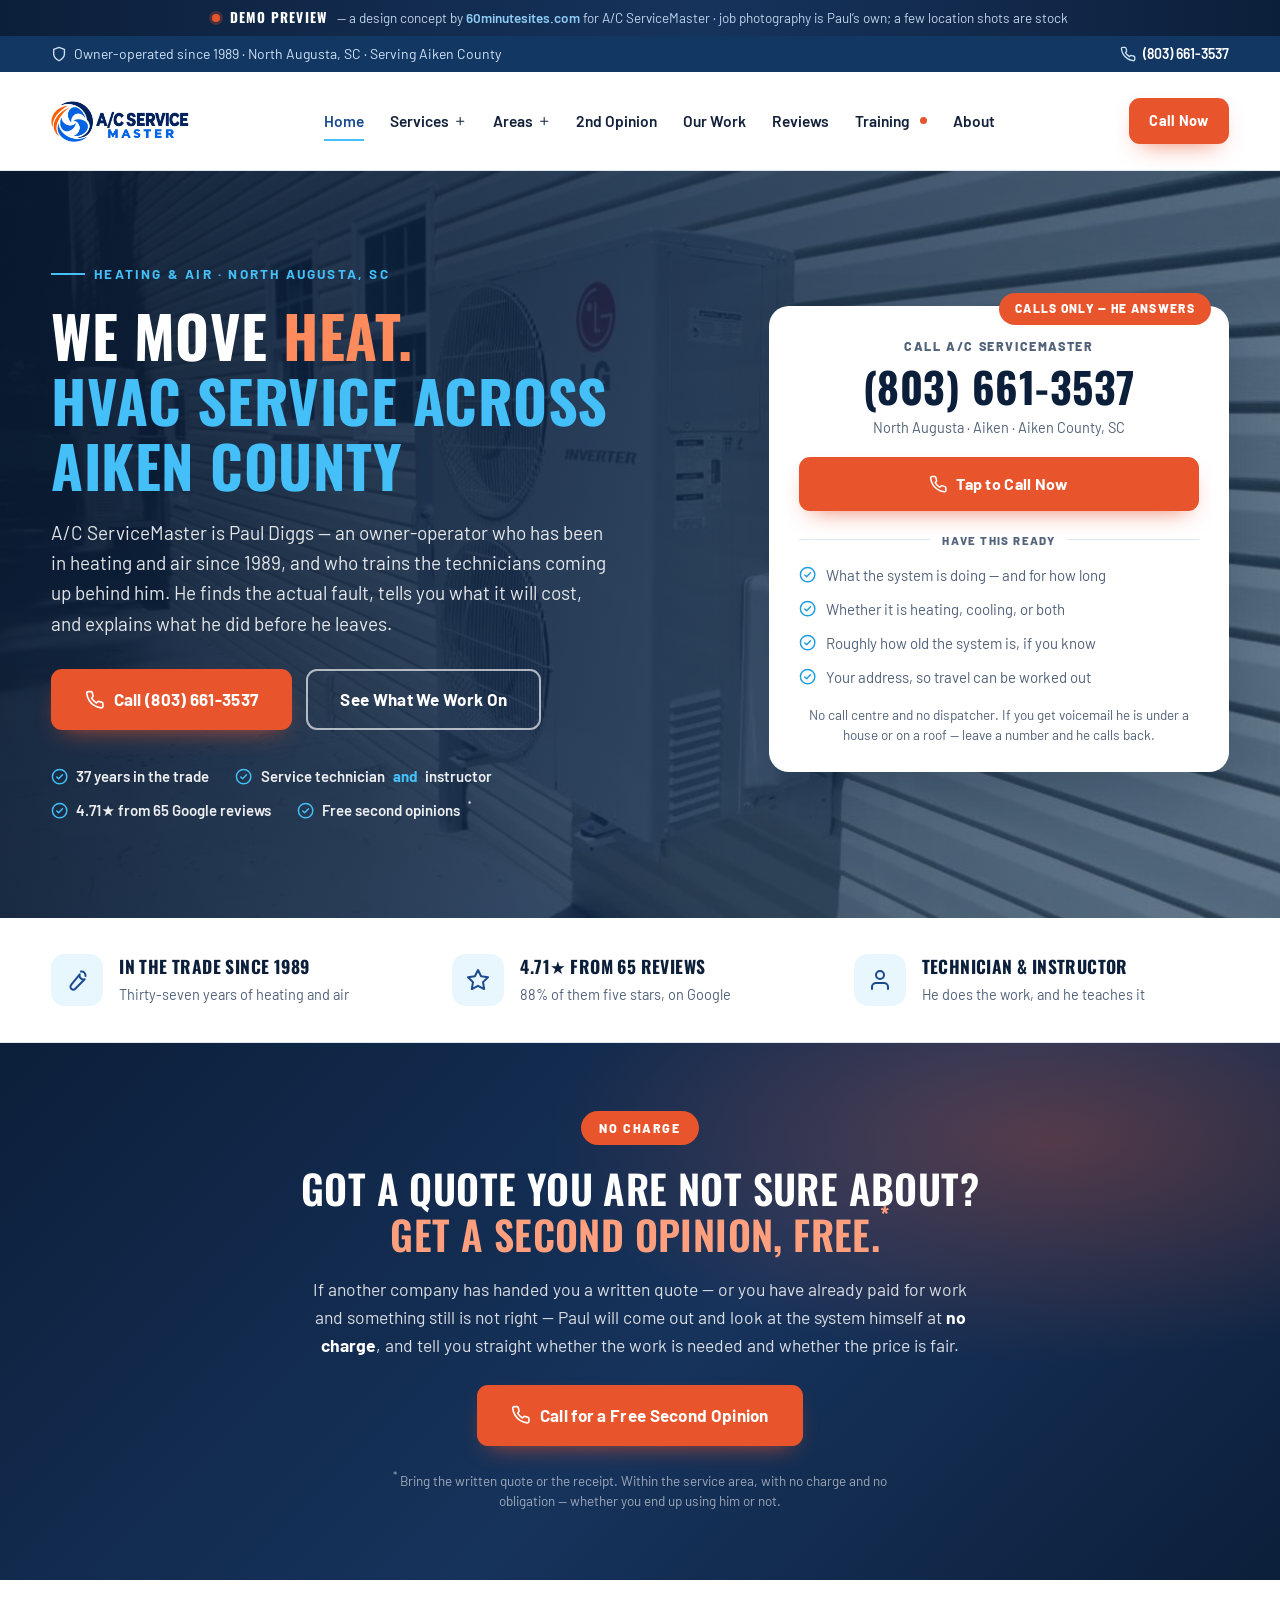
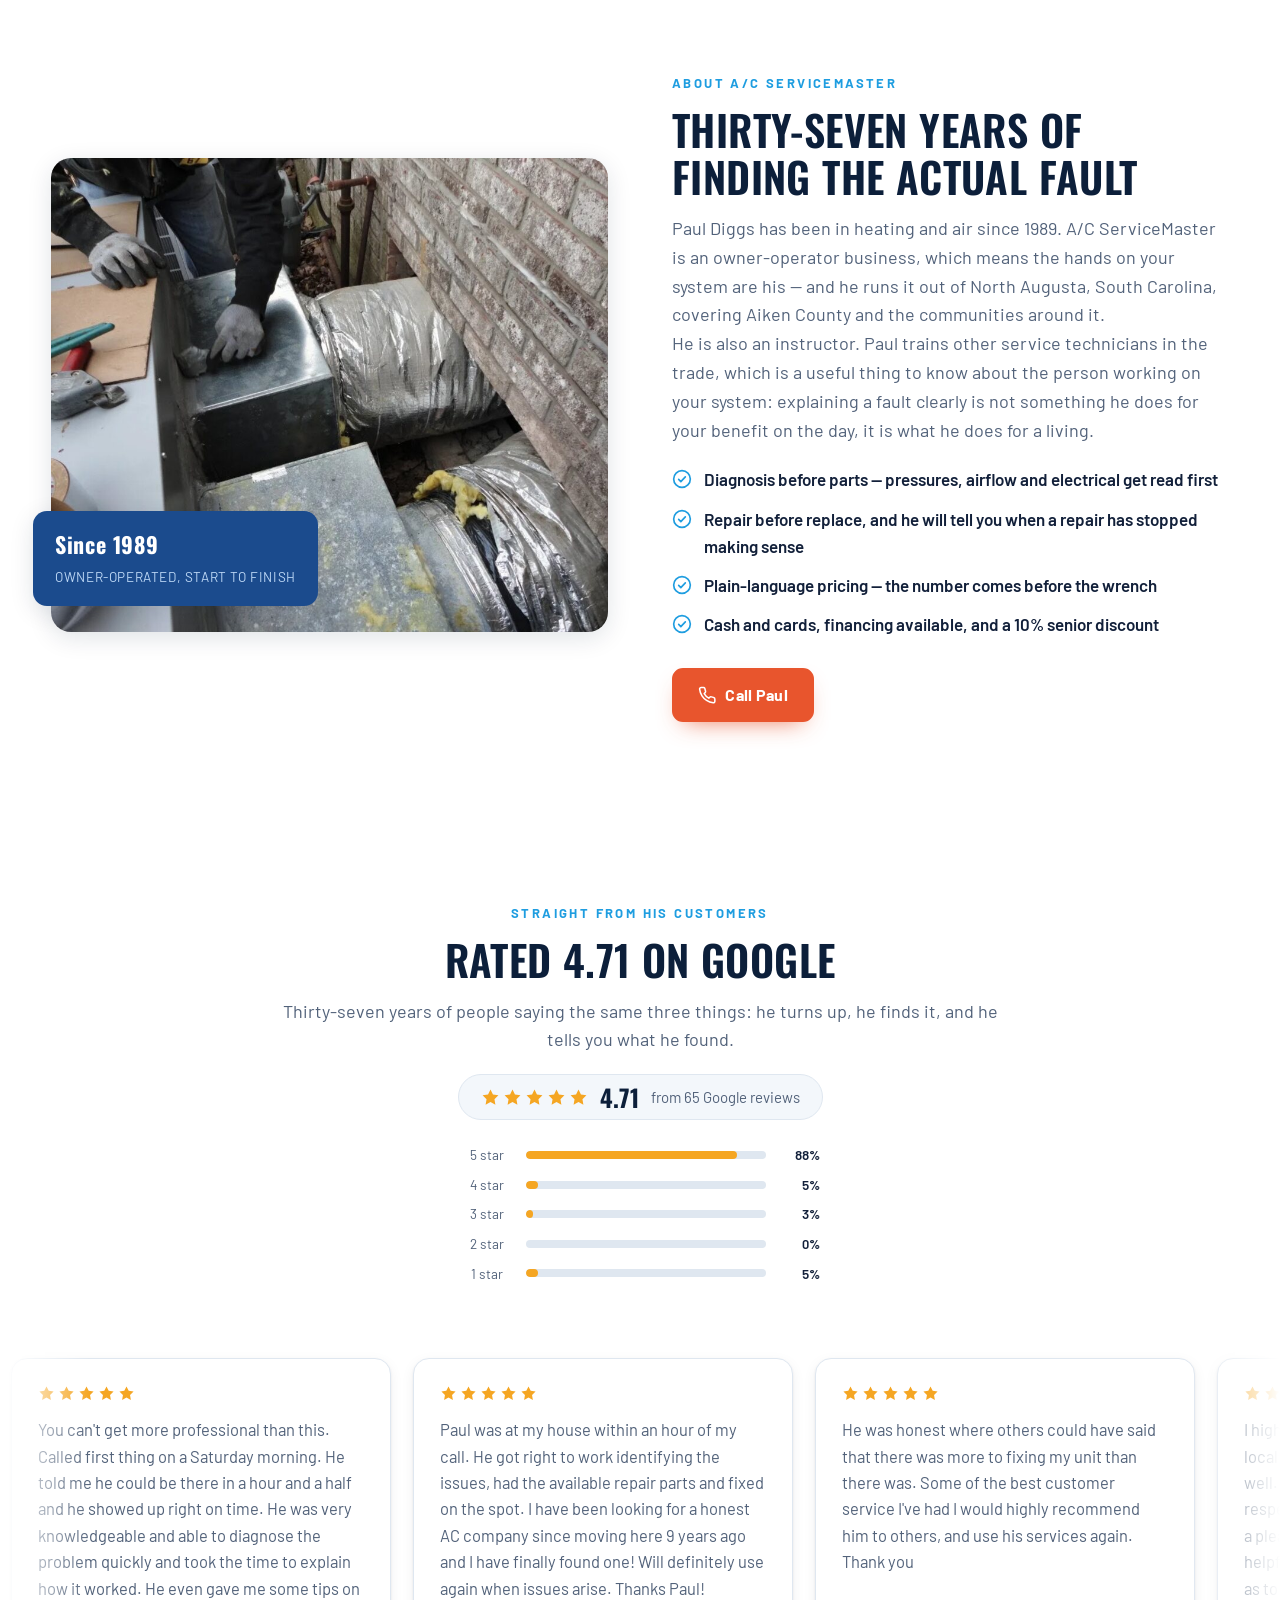
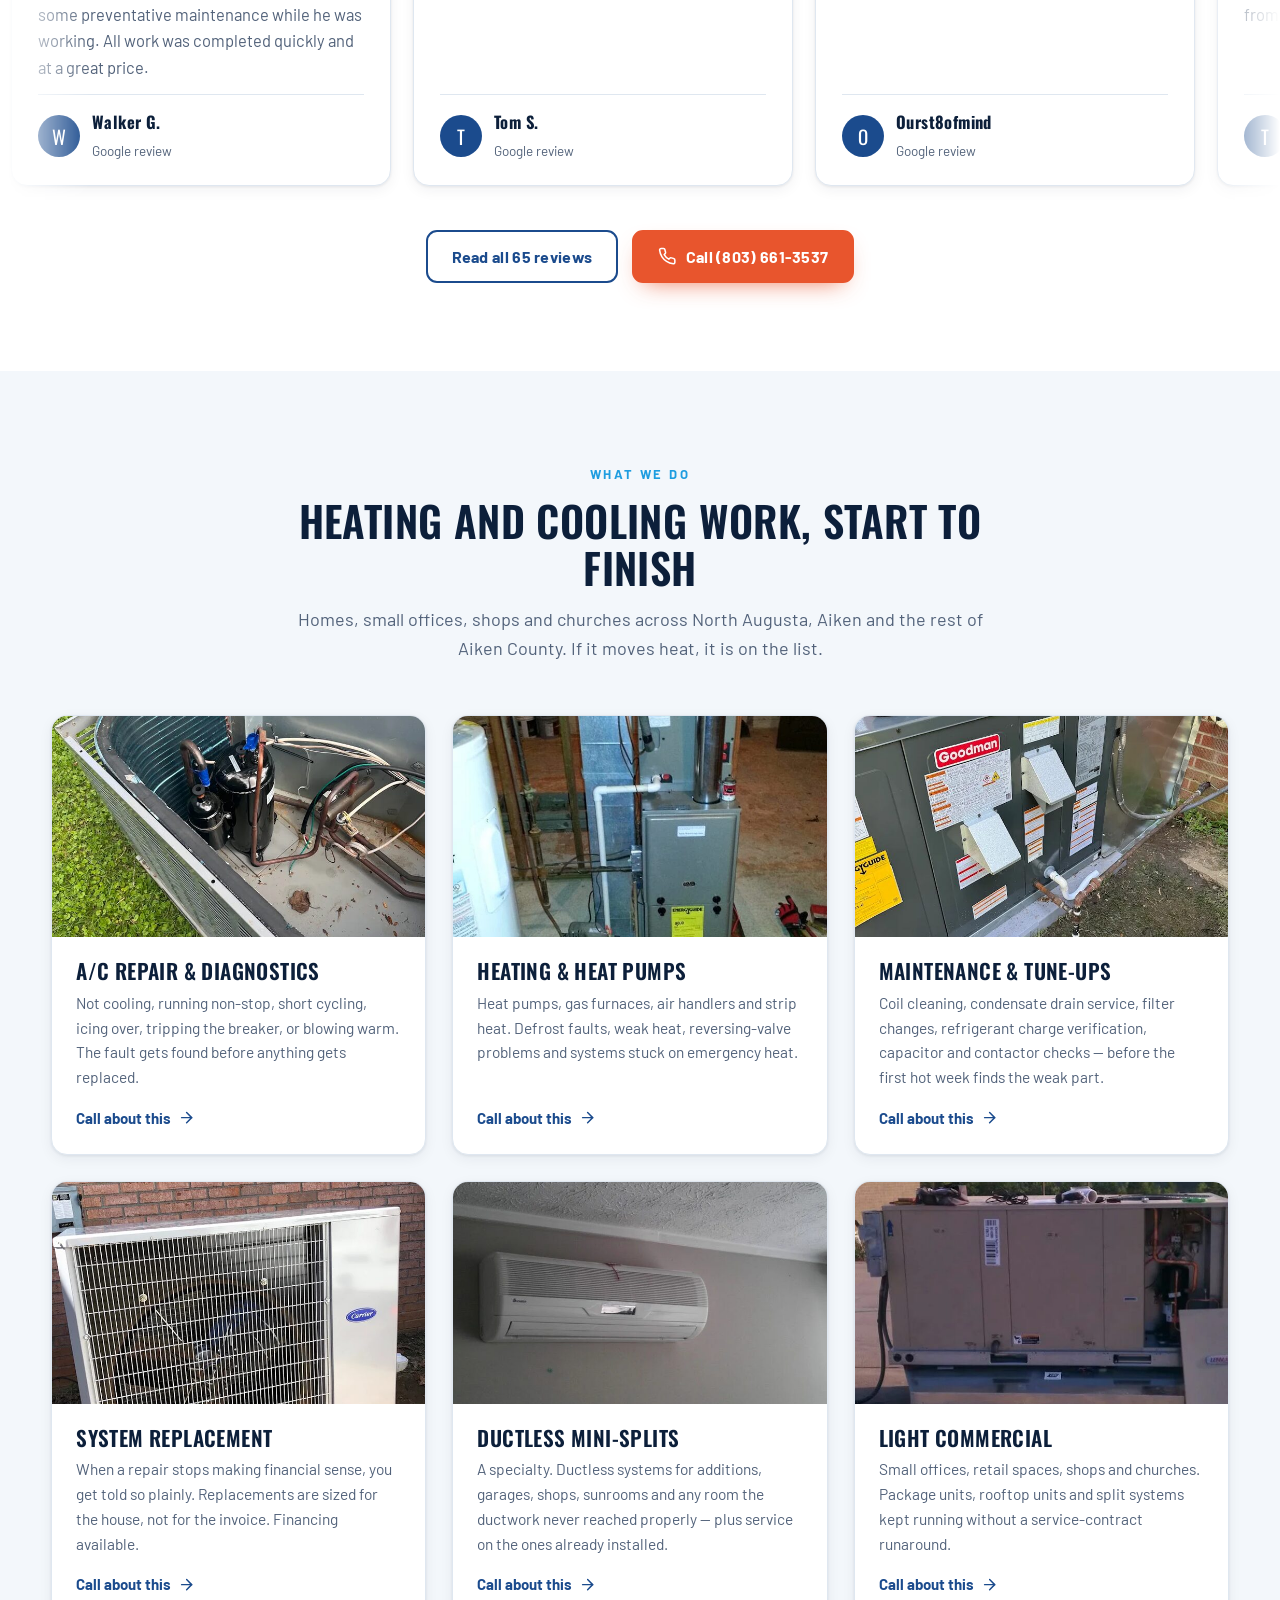
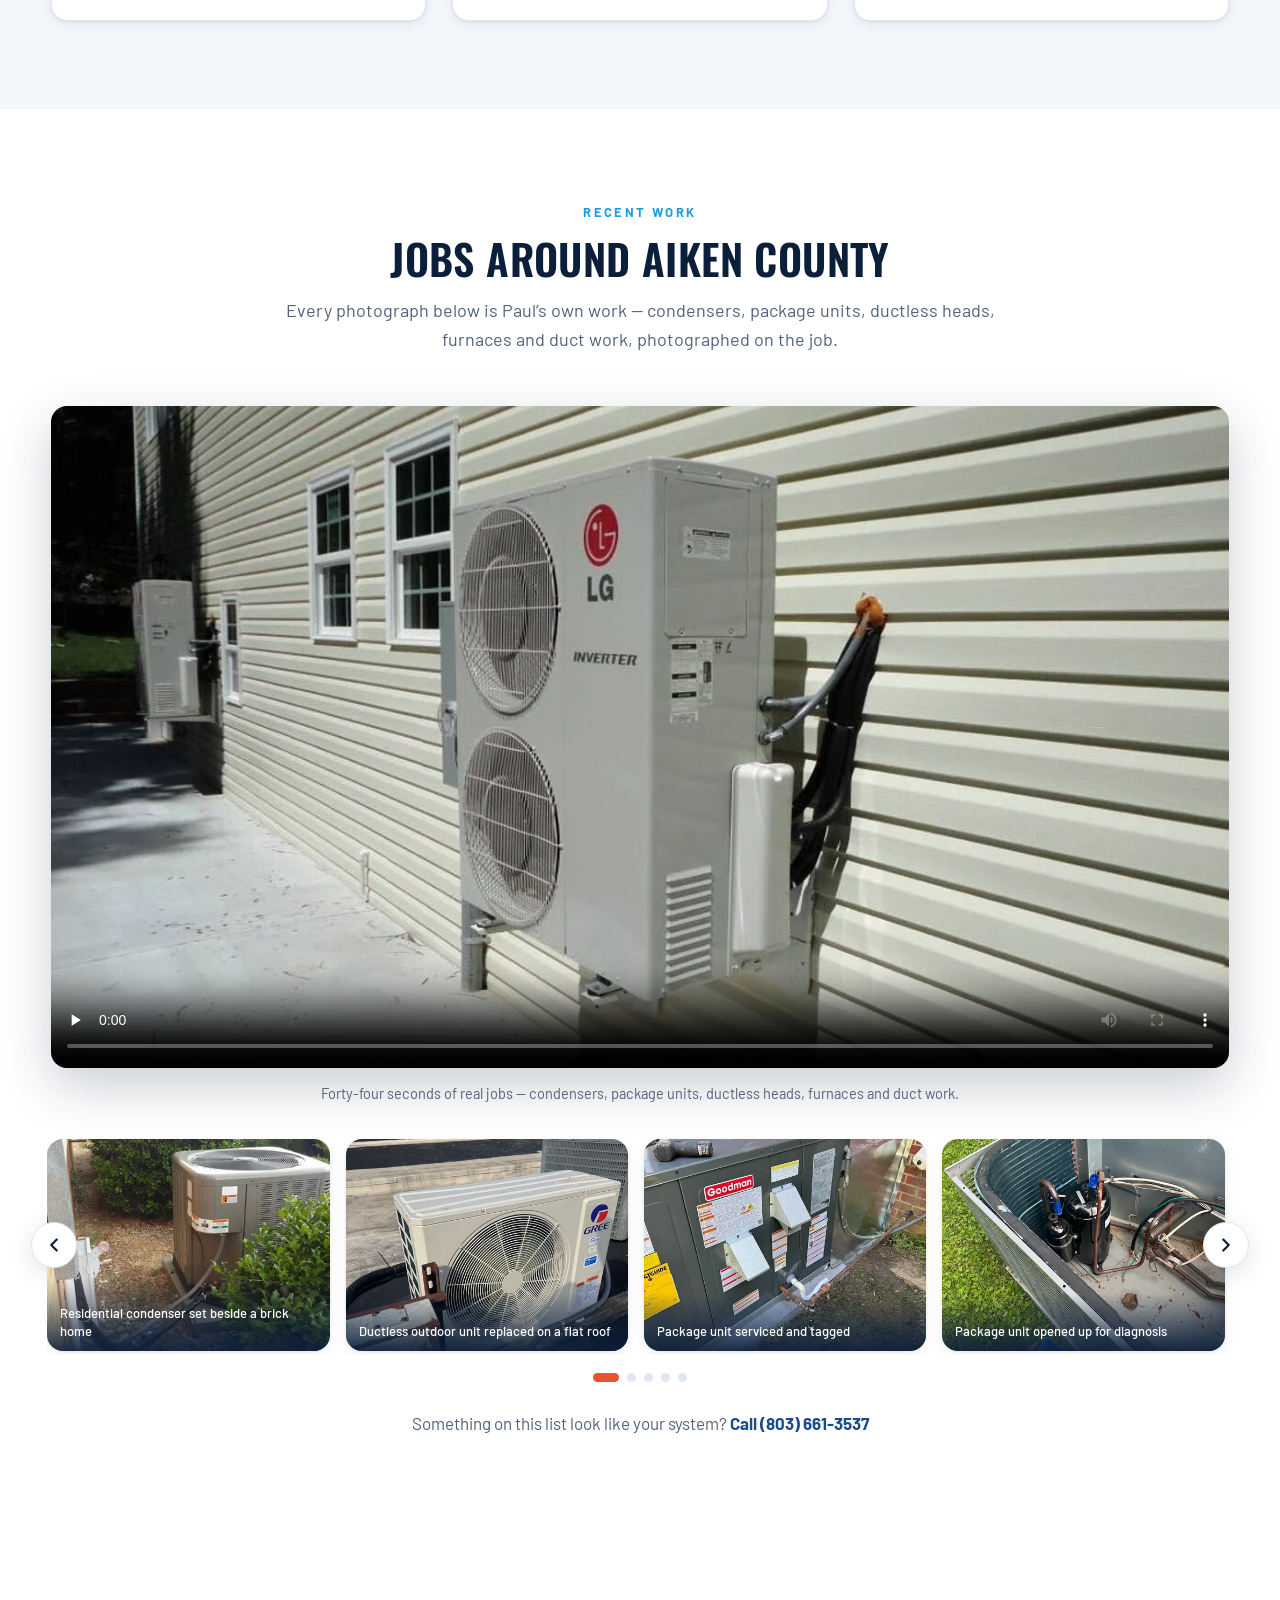
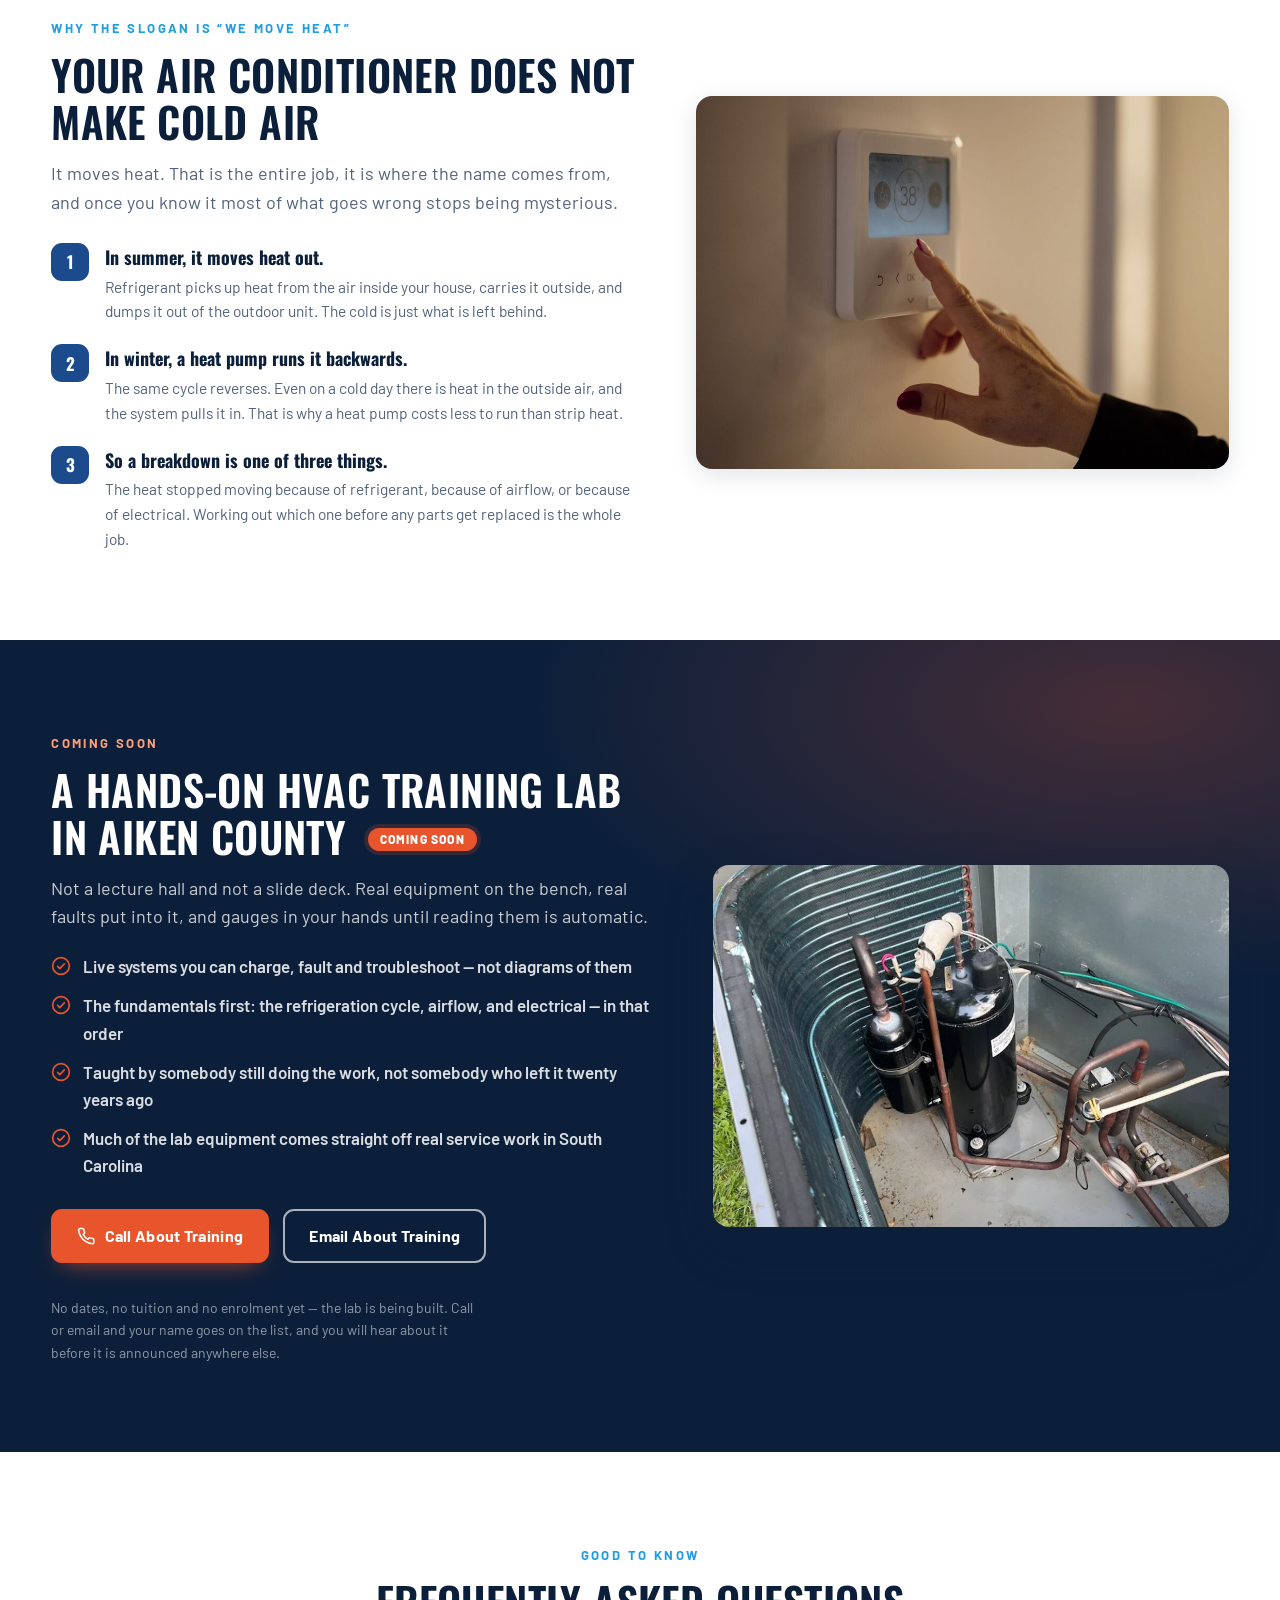
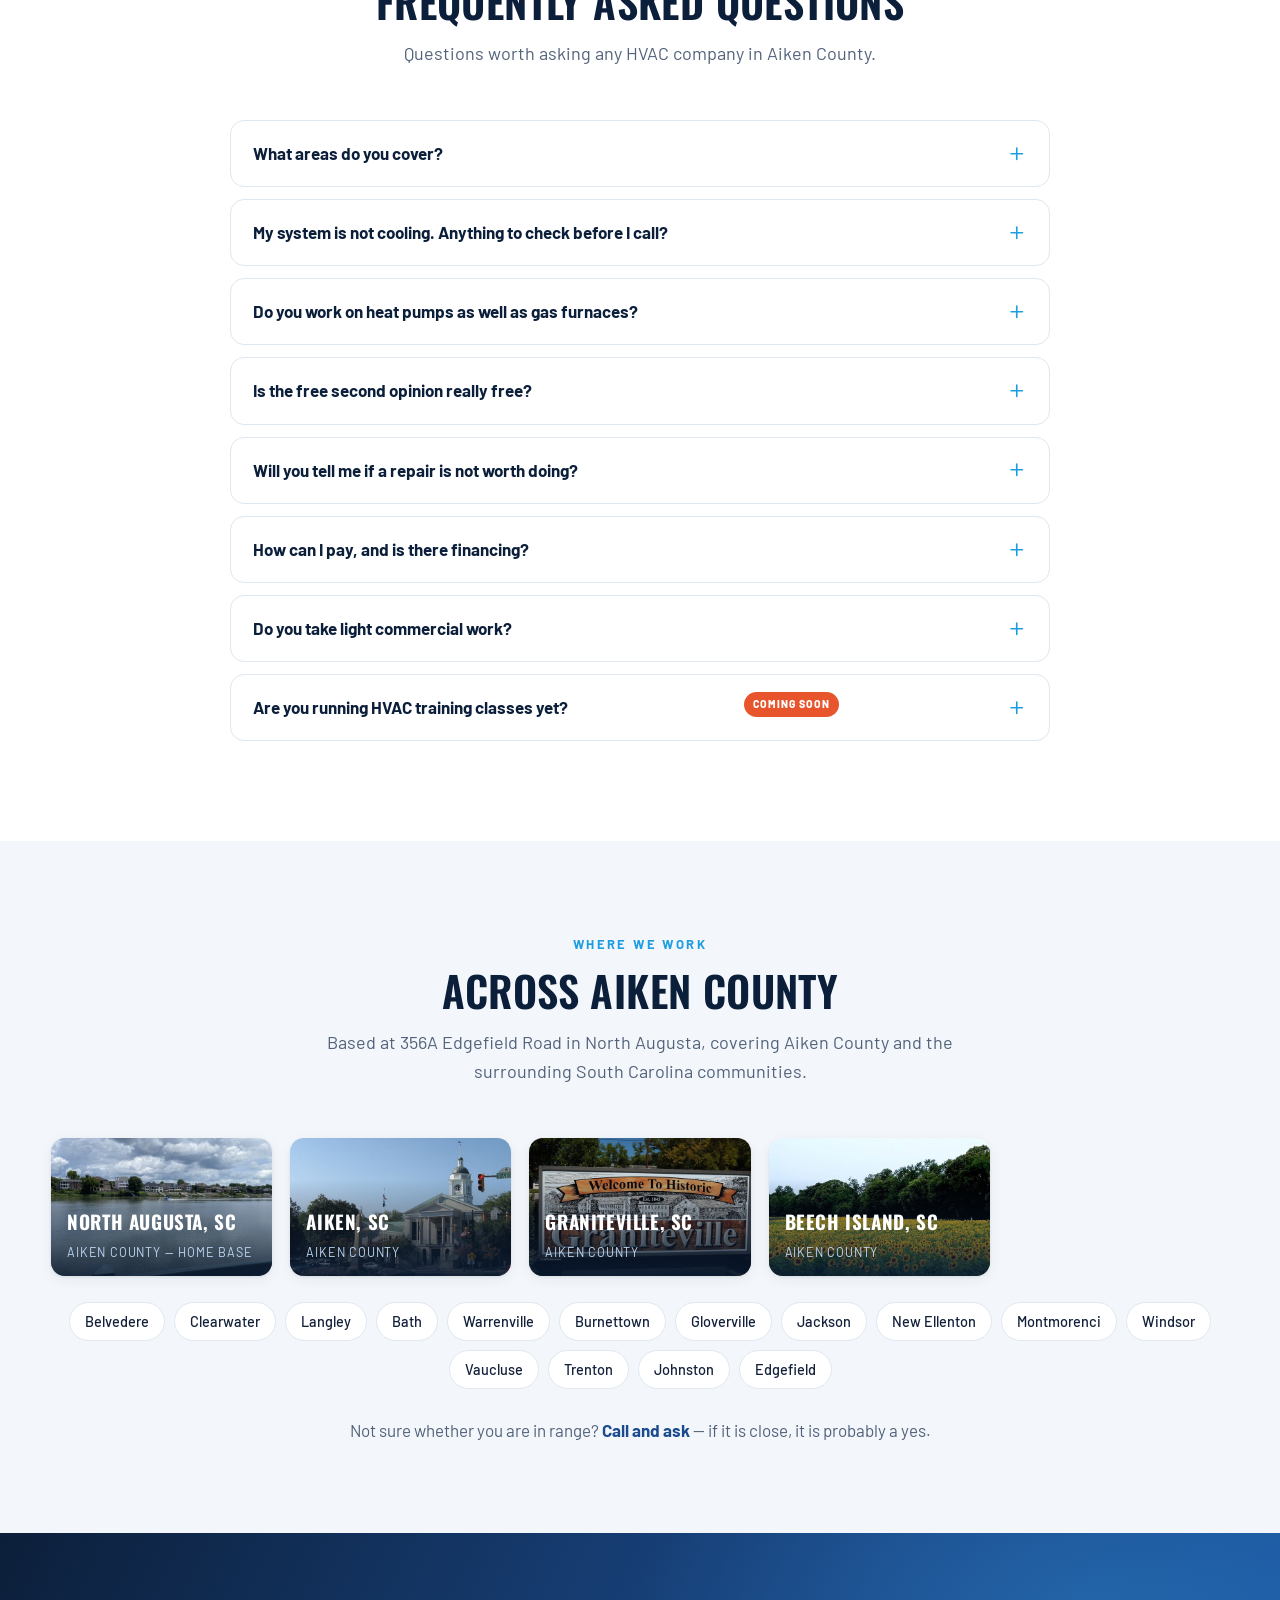
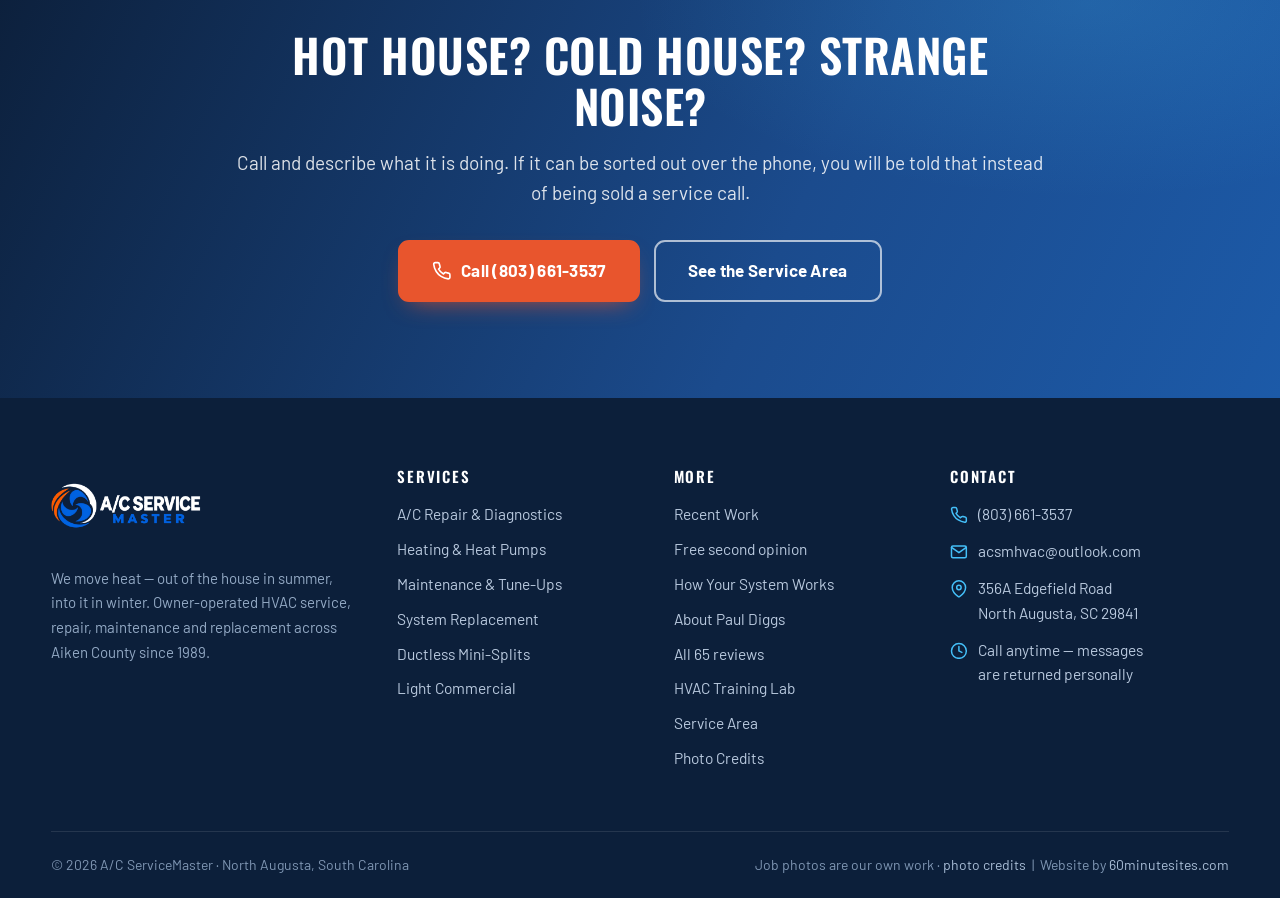
==== commit acc2d7e3: "Add free second opinion, instructor angle, and a print flyer Paul does two jobs and the site only me" ====
--- a/index.html
+++ b/index.html
@@ -4,7 +4,7 @@
 <meta charset="UTF-8">
 <meta name="viewport" content="width=device-width, initial-scale=1.0">
 <title>A/C ServiceMaster — We Move Heat | HVAC Service &amp; Repair, North Augusta SC</title>
-<meta name="description" content="A/C ServiceMaster — Paul Diggs. HVAC service, repair, maintenance and replacement in North Augusta, Aiken and across Aiken County. In the trade since 1989, rated 4.71 from 65 Google reviews. Call (803) 661-3537.">
+<meta name="description" content="A/C ServiceMaster — we move heat. Paul Diggs: HVAC service technician since 1989 and an instructor to other technicians. Free second opinions on any written quote. Serving North Augusta and Aiken County, SC. Call (803) 661-3537.">
 <meta name="theme-color" content="#0c1f3a">
 <link rel="canonical" href="https://acservicemaster.com/">
 <meta property="og:title" content="A/C ServiceMaster — We Move Heat | HVAC in North Augusta, SC">
@@ -17,7 +17,7 @@
 <link rel="preconnect" href="https://fonts.googleapis.com">
 <link rel="preconnect" href="https://fonts.gstatic.com" crossorigin>
 <link href="https://fonts.googleapis.com/css2?family=Oswald:wght@500;600;700&family=Barlow:wght@400;500;600;700;800&display=swap" rel="stylesheet">
-<link rel="stylesheet" href="/assets/css/style.css?v=20260926160108">
+<link rel="stylesheet" href="/assets/css/style.css?v=20260930200505">
 </head>
 <body>
 <!-- DEMO BANNER — delete this line (and the .demo-bar block in style.css) when the site goes live -->
@@ -66,6 +66,9 @@
           <a href="#svc-replacement">System Replacement</a>
           <a href="#svc-ductless">Ductless Mini-Splits</a>
           <a href="#svc-commercial">Light Commercial</a>
+          <div class="drop-head" style="margin-top:6px">Good to know</div>
+          <a href="#second-opinion">Free second opinion</a>
+          <a href="#how">How your system works</a>
         </div>
       </div>
       <div class="nav-drop">
@@ -88,8 +91,8 @@
           </div>
         </div>
       </div>
+      <a href="#second-opinion">2nd Opinion</a>
       <a href="#work">Our Work</a>
-      <a href="#how">How It Works</a>
       <a href="#reviews">Reviews</a>
       <a href="#training">Training <span class="soon-dot" aria-hidden="true"></span></a>
       <a href="#about">About</a>
@@ -130,15 +133,16 @@
     <div>
       <span class="hero-eyebrow">Heating &amp; Air &middot; North Augusta, SC</span>
       <h1>We Move <span class="flame">Heat.</span><br><span class="accent">HVAC Service Across Aiken County</span></h1>
-      <p class="hero-sub">A/C ServiceMaster is Paul Diggs &mdash; an owner-operator who has been in heating and air since 1989. He finds the actual fault, tells you what it will cost, and explains what he did before he leaves.</p>
+      <p class="hero-sub">A/C ServiceMaster is Paul Diggs &mdash; an owner-operator who has been in heating and air since 1989, and who trains the technicians coming up behind him. He finds the actual fault, tells you what it will cost, and explains what he did before he leaves.</p>
       <div class="hero-cta-row">
         <a class="btn btn-flame btn-lg" href="tel:+18036613537"><svg class="icon"><use href="#i-phone"/></svg> Call (803) 661-3537</a>
         <a class="btn btn-ghost btn-lg" href="#services">See What We Work On</a>
       </div>
       <div class="hero-points">
         <span><svg class="icon"><use href="#i-check"/></svg> 37 years in the trade</span>
+        <span><svg class="icon"><use href="#i-check"/></svg> Service technician <em>and</em> instructor</span>
         <span><svg class="icon"><use href="#i-check"/></svg> 4.71&#9733; from 65 Google reviews</span>
-        <span><svg class="icon"><use href="#i-check"/></svg> Residential &amp; light commercial</span>
+        <span><svg class="icon"><use href="#i-check"/></svg> Free second opinions<sup>*</sup></span>
       </div>
     </div>
 
@@ -165,7 +169,22 @@
   <div class="container trust-grid reveal reveal-stagger">
     <div class="trust-item"><span class="trust-ico"><svg class="icon"><use href="#i-tool"/></svg></span><div><b>In the Trade Since 1989</b><small>Thirty-seven years of heating and air</small></div></div>
     <div class="trust-item"><span class="trust-ico"><svg class="icon"><use href="#i-star"/></svg></span><div><b>4.71&#9733; from 65 Reviews</b><small>88% of them five stars, on Google</small></div></div>
-    <div class="trust-item"><span class="trust-ico"><svg class="icon"><use href="#i-user"/></svg></span><div><b>You Talk to the Tech</b><small>Owner-operated &mdash; Paul does the work</small></div></div>
+    <div class="trust-item"><span class="trust-ico"><svg class="icon"><use href="#i-user"/></svg></span><div><b>Technician &amp; Instructor</b><small>He does the work, and he teaches it</small></div></div>
+  </div>
+</section>
+
+<!-- ============ SECOND OPINION ============ -->
+<section class="section second-op" id="second-opinion">
+  <div class="container">
+    <div class="so-inner reveal">
+      <div class="so-flag">No charge</div>
+      <h2 class="section-title">Got a Quote You Are Not Sure About?<br><span class="so-accent">Get a Second Opinion, Free.<sup>*</sup></span></h2>
+      <p class="so-lede">If another company has handed you a written quote &mdash; or you have already paid for work and something still is not right &mdash; Paul will come out and look at the system himself at <strong>no charge</strong>, and tell you straight whether the work is needed and whether the price is fair.</p>
+      <div class="so-cta">
+        <a class="btn btn-flame btn-lg" href="tel:+18036613537"><svg class="icon"><use href="#i-phone"/></svg> Call for a Free Second Opinion</a>
+      </div>
+      <p class="so-fine"><sup>*</sup> Bring the written quote or the receipt. Within the service area, with no charge and no obligation &mdash; whether you end up using him or not.</p>
+    </div>
   </div>
 </section>
 
@@ -180,6 +199,7 @@
       <span class="eyebrow">About A/C ServiceMaster</span>
       <h2 class="section-title">Thirty-Seven Years of Finding the Actual Fault</h2>
       <p class="section-sub">Paul Diggs has been in heating and air since 1989. A/C ServiceMaster is an owner-operator business, which means the hands on your system are his &mdash; and he runs it out of North Augusta, South Carolina, covering Aiken County and the communities around it.</p>
+      <p class="section-sub">He is also an instructor. Paul trains other service technicians in the trade, which is a useful thing to know about the person working on your system: explaining a fault clearly is not something he does for your benefit on the day, it is what he does for a living.</p>
       <ul class="check-list">
         <li><svg class="icon"><use href="#i-check"/></svg><span>Diagnosis before parts &mdash; pressures, airflow and electrical get read first</span></li>
         <li><svg class="icon"><use href="#i-check"/></svg><span>Repair before replace, and he will tell you when a repair has stopped making sense</span></li>
@@ -532,6 +552,11 @@
         <div class="faq-a">Both. Heat pumps, gas furnaces, air handlers, package units and split systems. Heat pumps are the majority of what is installed around here, and their winter faults &mdash; defrost problems, systems locked on emergency heat, reversing-valve trouble &mdash; are routine work.</div>
       </details>
       <details class="faq-item">
+        <summary>Is the free second opinion really free? <svg class="icon"><use href="#i-plus"/></svg></summary>
+        <div class="faq-a">Yes. If you have a written quote from another company, or a receipt for work that has already been done, Paul will come out and look at the system at no charge and give you his honest read on whether the work is needed and whether the price is fair. There is no obligation and no charge whether you use him afterwards or not. Bring the quote or the receipt with you, and it applies within the service area.</div>
+      </details>
+
+      <details class="faq-item">
         <summary>Will you tell me if a repair is not worth doing? <svg class="icon"><use href="#i-plus"/></svg></summary>
         <div class="faq-a">Yes, with the reasoning. Age of the system, what the repair costs, what is likely to fail next, and what a replacement would run. You get the numbers and you make the call &mdash; there is no commission riding on the answer.</div>
       </details>
@@ -640,6 +665,7 @@
         <h4>More</h4>
         <ul class="footer-links">
           <li><a href="#work">Recent Work</a></li>
+          <li><a href="#second-opinion">Free second opinion</a></li>
           <li><a href="#how">How Your System Works</a></li>
           <li><a href="#about">About Paul Diggs</a></li>
           <li><a href="/reviews.html">All 65 reviews</a></li>
@@ -669,6 +695,6 @@
   <a class="btn btn-flame" href="tel:+18036613537"><svg class="icon"><use href="#i-phone"/></svg> Call (803) 661-3537</a>
 </div>
 
-<script src="/assets/js/main.js?v=20260926160108"></script>
+<script src="/assets/js/main.js?v=20260930200505"></script>
 </body>
 </html>
--- a/assets/css/style.css
+++ b/assets/css/style.css
@@ -71,7 +71,7 @@
 .nav-cta{display:flex;align-items:center;gap:14px;flex:none}
 .nav-phone{display:inline-flex;align-items:center;gap:8px;font-weight:700;color:var(--navy-ink);white-space:nowrap}
 .nav-phone .icon{color:var(--sky-deep)}
-@media(max-width:1320px){.nav-phone{display:none}}
+@media(max-width:1460px){.nav-phone{display:none}}
 
 .nav-toggle{display:none;flex-direction:column;gap:5px;background:none;border:0;cursor:pointer;padding:8px}
 .nav-toggle span{width:24px;height:2.5px;background:var(--navy-ink);border-radius:2px;transition:.25s}
@@ -703,3 +703,39 @@
 @media(max-width:920px){
   .reveal-left,.reveal-right{transform:translateY(28px)}
 }
+
+/* ---------- free second opinion band ---------- */
+.second-op{
+  background:linear-gradient(135deg,var(--navy-ink) 0%,#16335c 55%,var(--navy-ink) 100%);
+  color:#fff;position:relative;overflow:hidden;padding:68px 0
+}
+.second-op::after{
+  content:"";position:absolute;inset:0;pointer-events:none;
+  background:radial-gradient(760px 340px at 82% 18%,rgba(232,85,45,.3),transparent 66%)
+}
+.second-op .container{position:relative;z-index:1}
+.so-inner{max-width:780px;margin:0 auto;text-align:center}
+.so-flag{
+  display:inline-block;background:var(--flame);color:#fff;
+  font-family:var(--font-body);font-weight:800;font-size:12.5px;
+  letter-spacing:1.6px;text-transform:uppercase;padding:7px 18px;border-radius:999px;margin-bottom:20px
+}
+.second-op .section-title{color:#fff;font-size:clamp(26px,4vw,40px);line-height:1.15;margin-bottom:18px}
+.so-accent{color:#ff9f7d}
+.so-accent sup,.hero-points sup{font-size:.55em;top:-.6em;position:relative}
+.so-lede{color:rgba(255,255,255,.84);font-size:17.5px;line-height:1.6;margin:0 auto 26px;max-width:66ch}
+.so-lede strong{color:#fff}
+.so-cta{display:flex;justify-content:center;flex-wrap:wrap;gap:12px}
+.so-fine{
+  color:rgba(255,255,255,.58);font-size:13.5px;line-height:1.55;
+  margin:22px auto 0;max-width:62ch
+}
+.so-fine sup{font-size:.8em}
+@media(max-width:760px){
+  .second-op{padding:52px 0}
+  .so-lede{font-size:16px}
+  .so-cta .btn{width:100%}
+}
+/* the hero now carries four points, so let them wrap evenly */
+.hero-points{max-width:640px}
+.hero-points em{font-style:normal;color:var(--sky);font-weight:700}
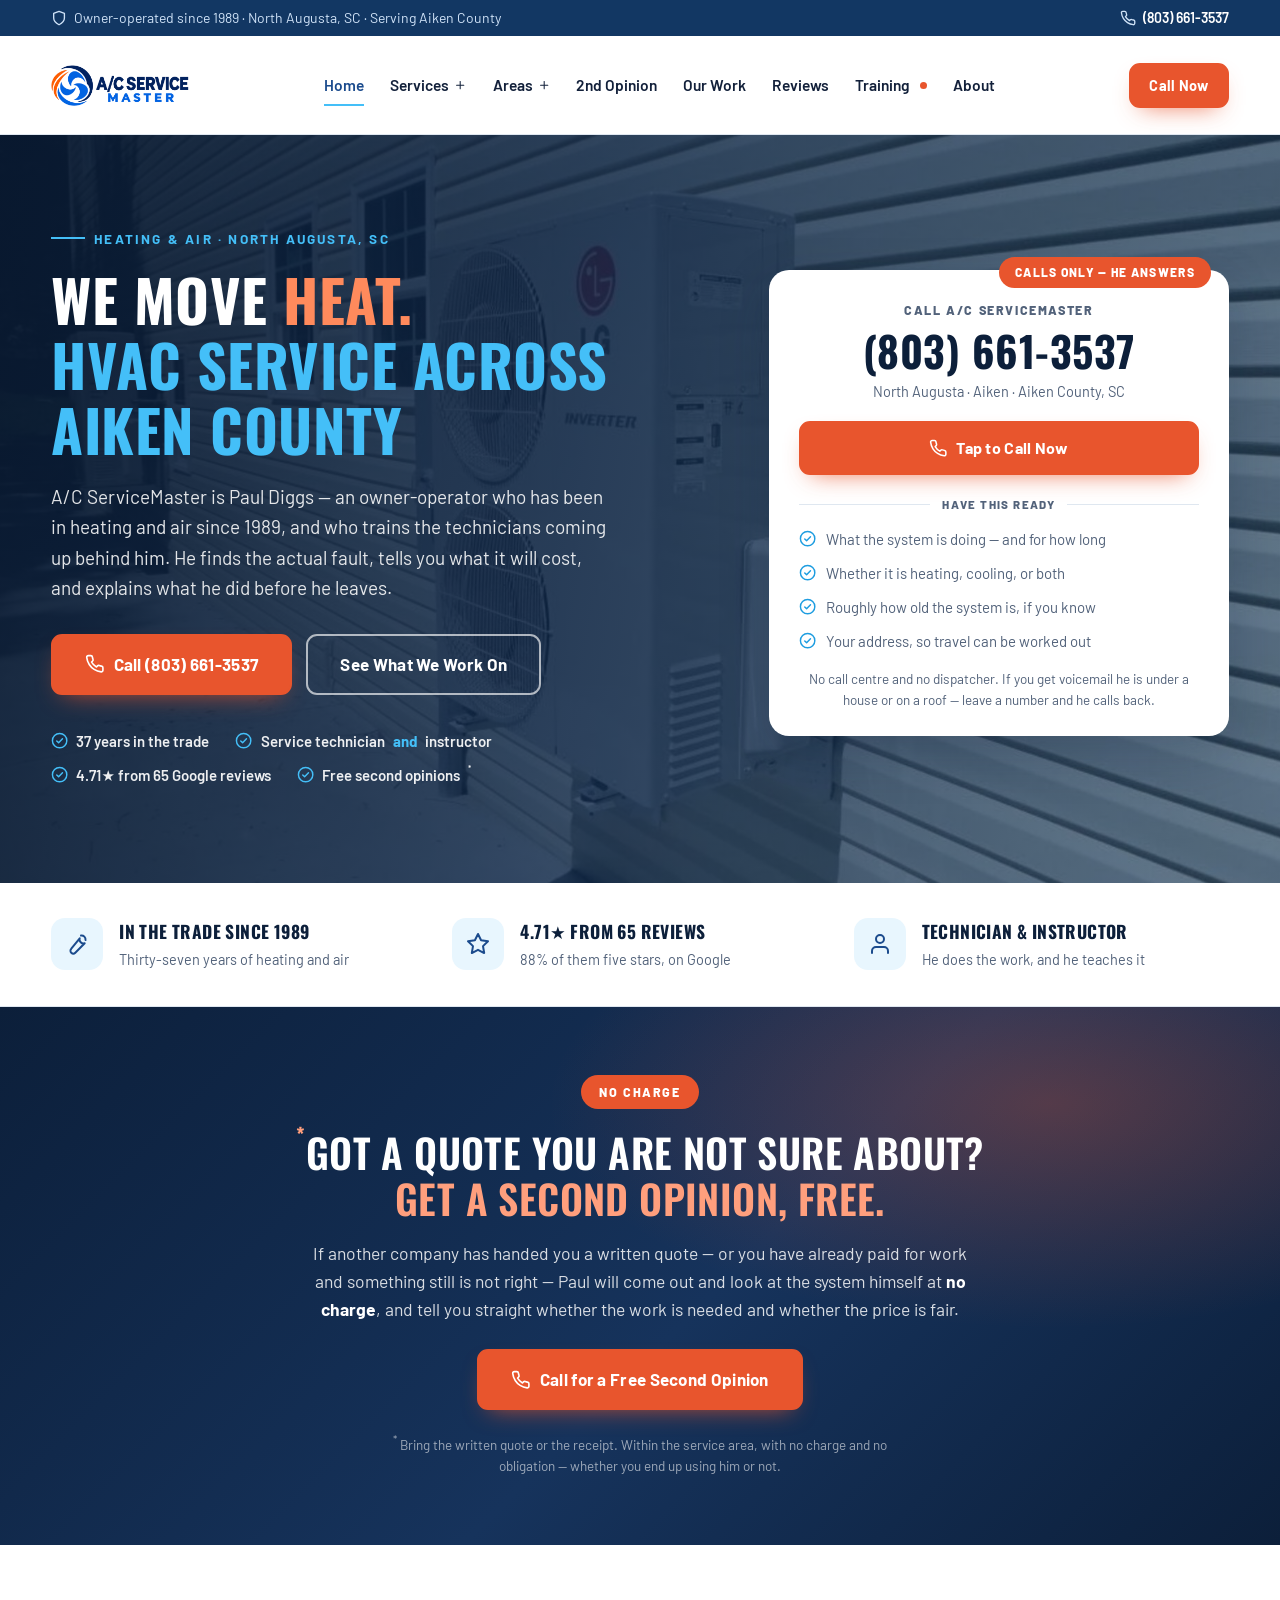
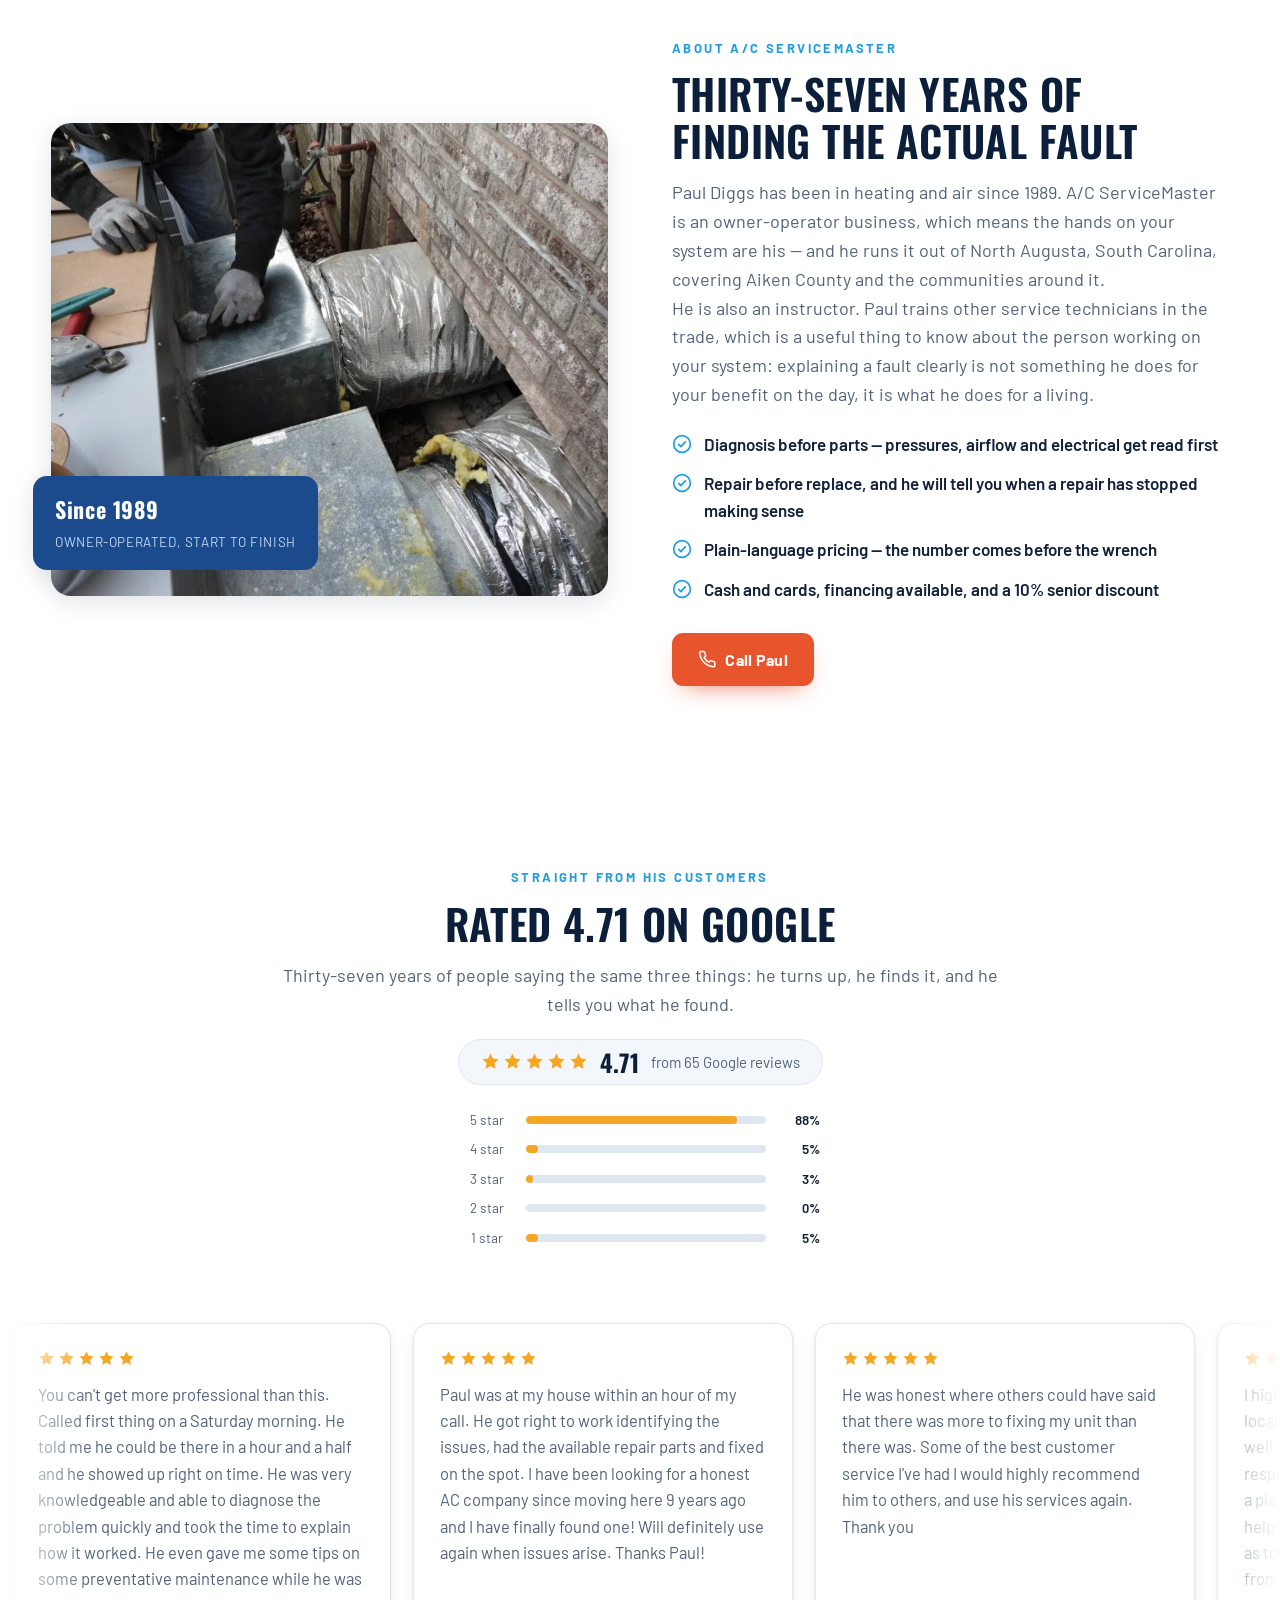
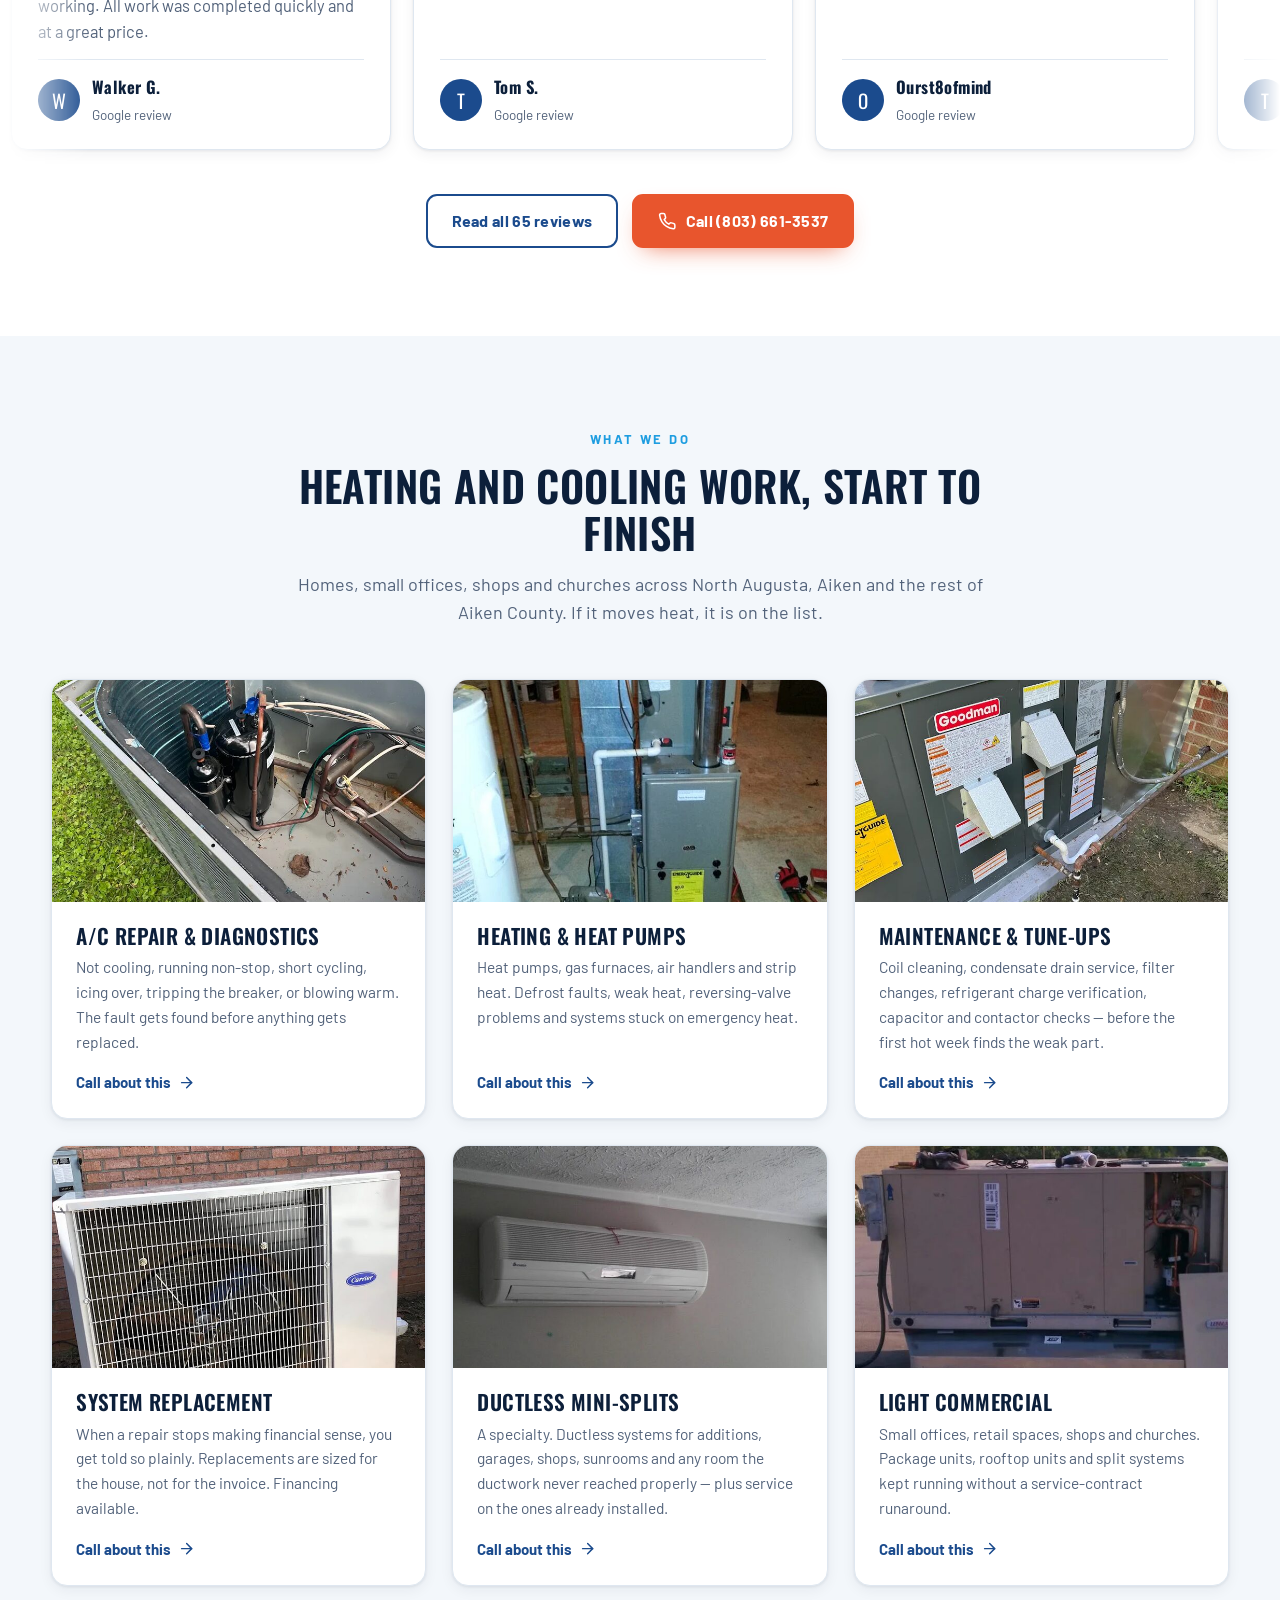
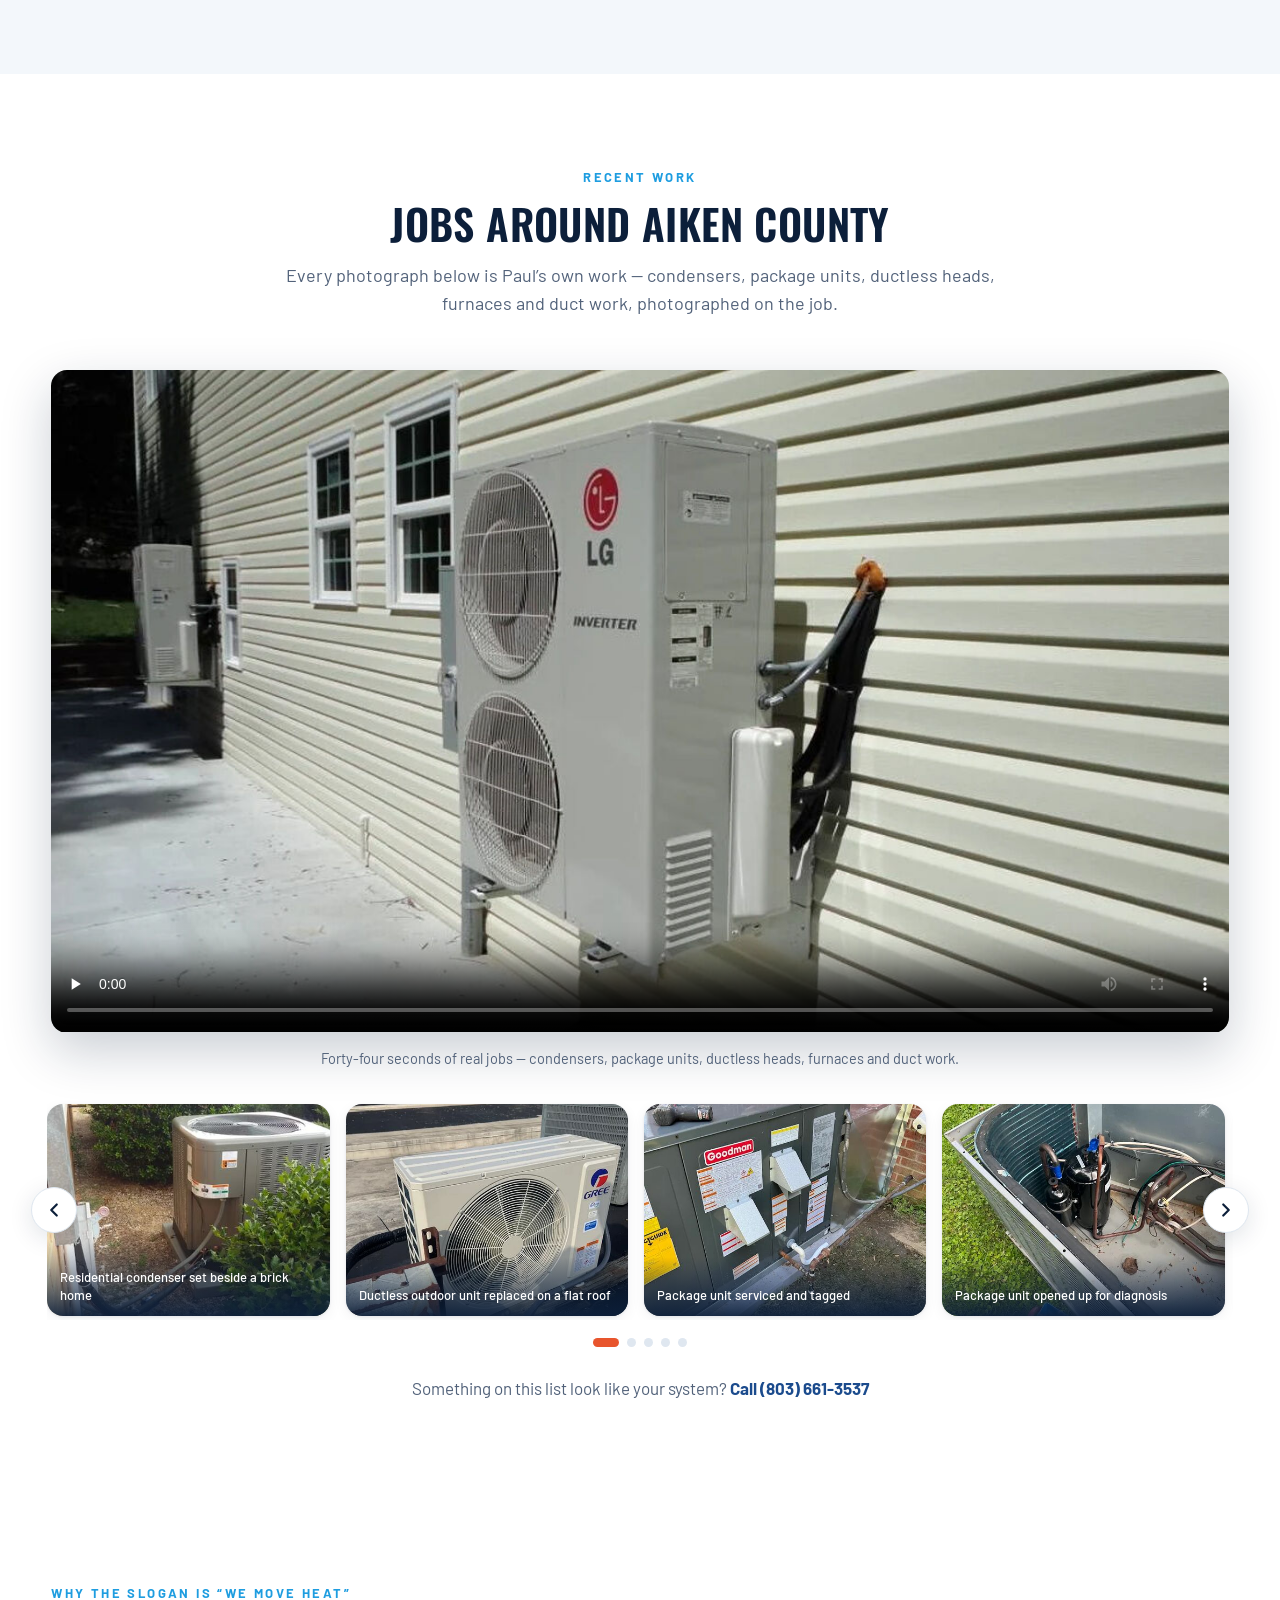
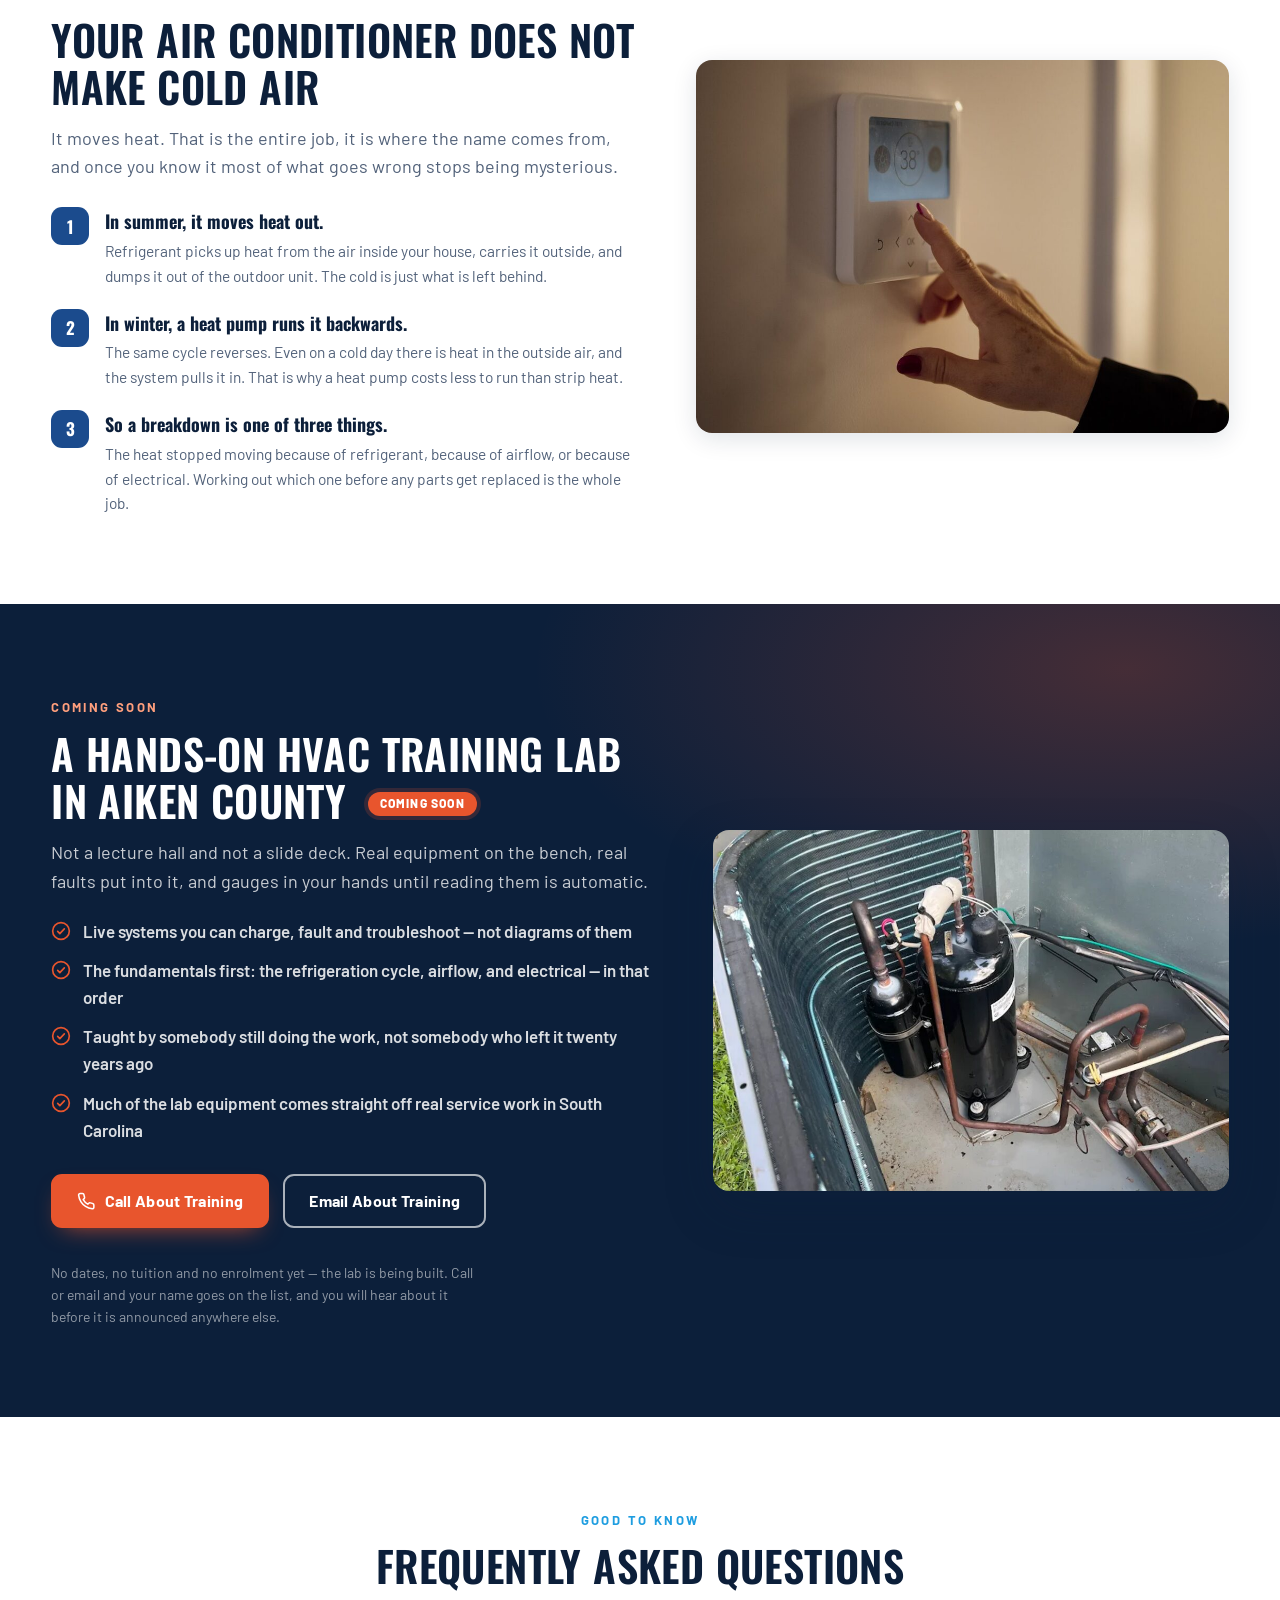
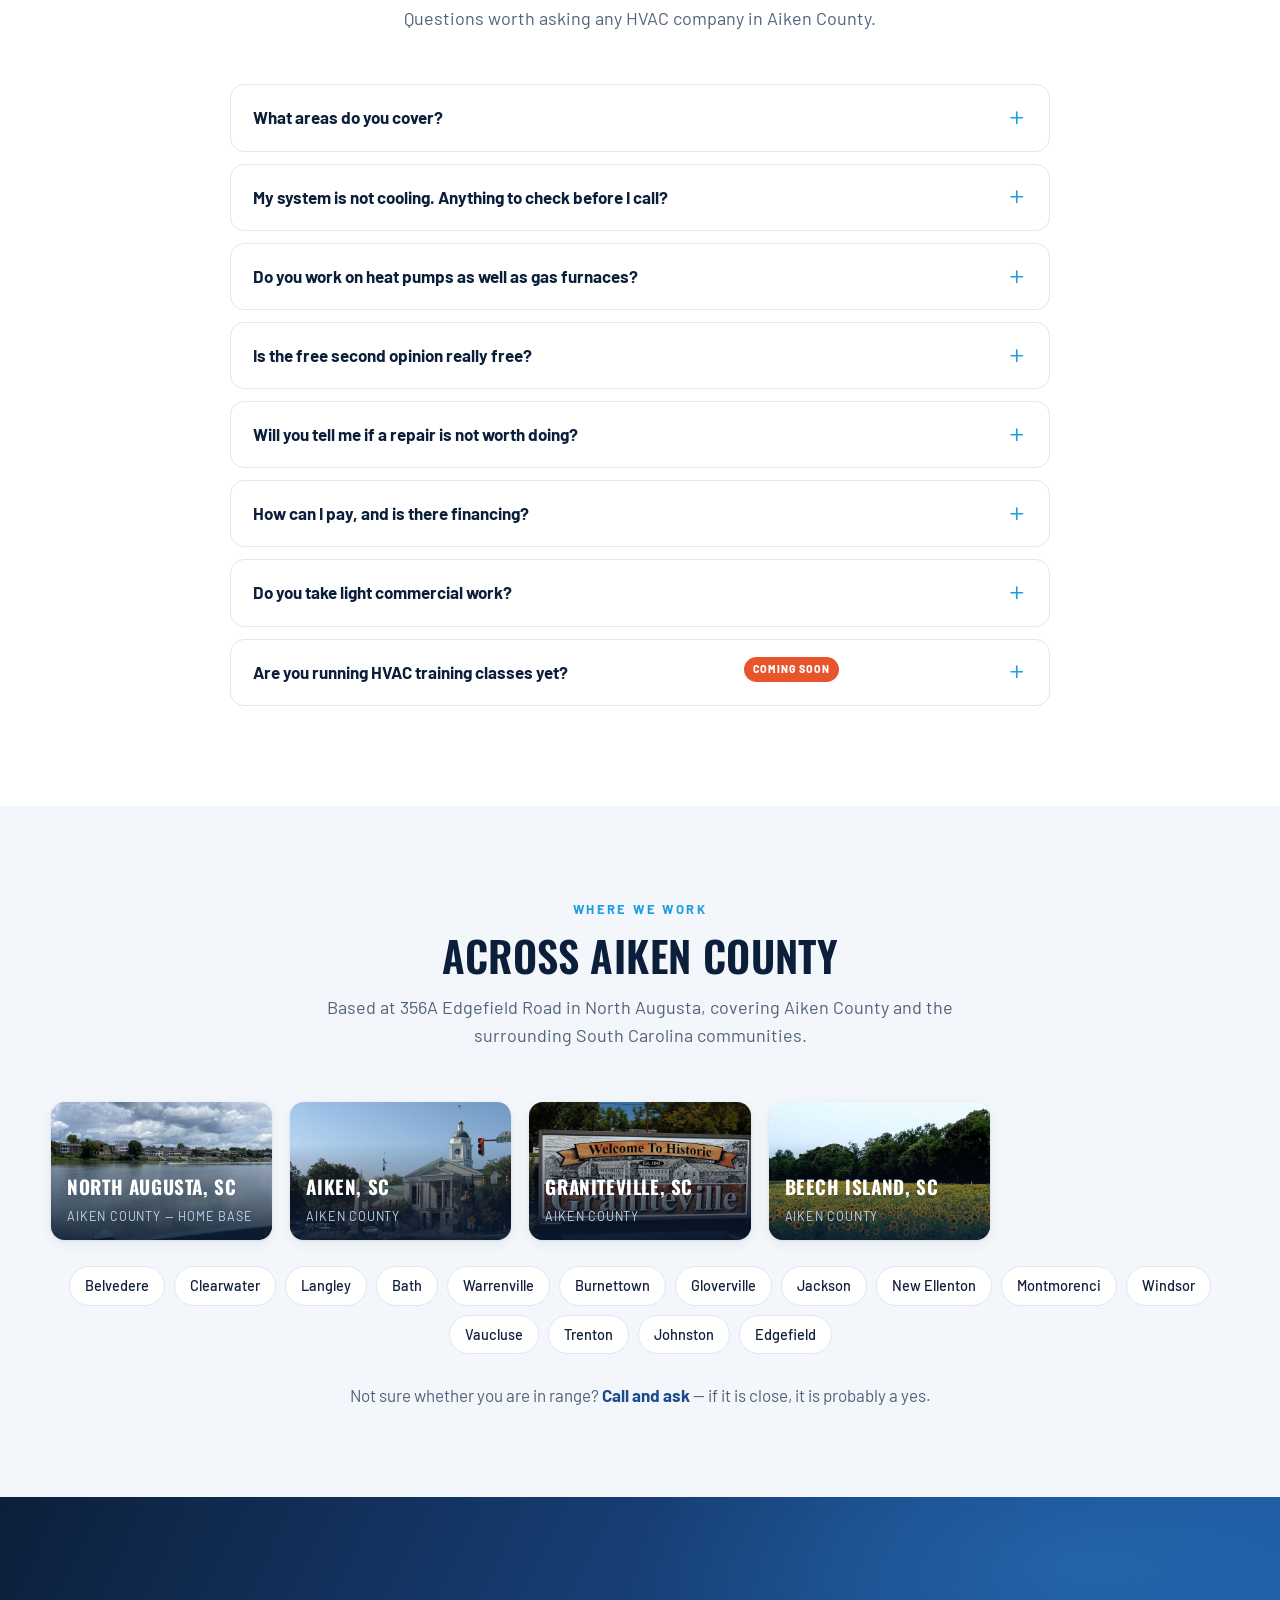
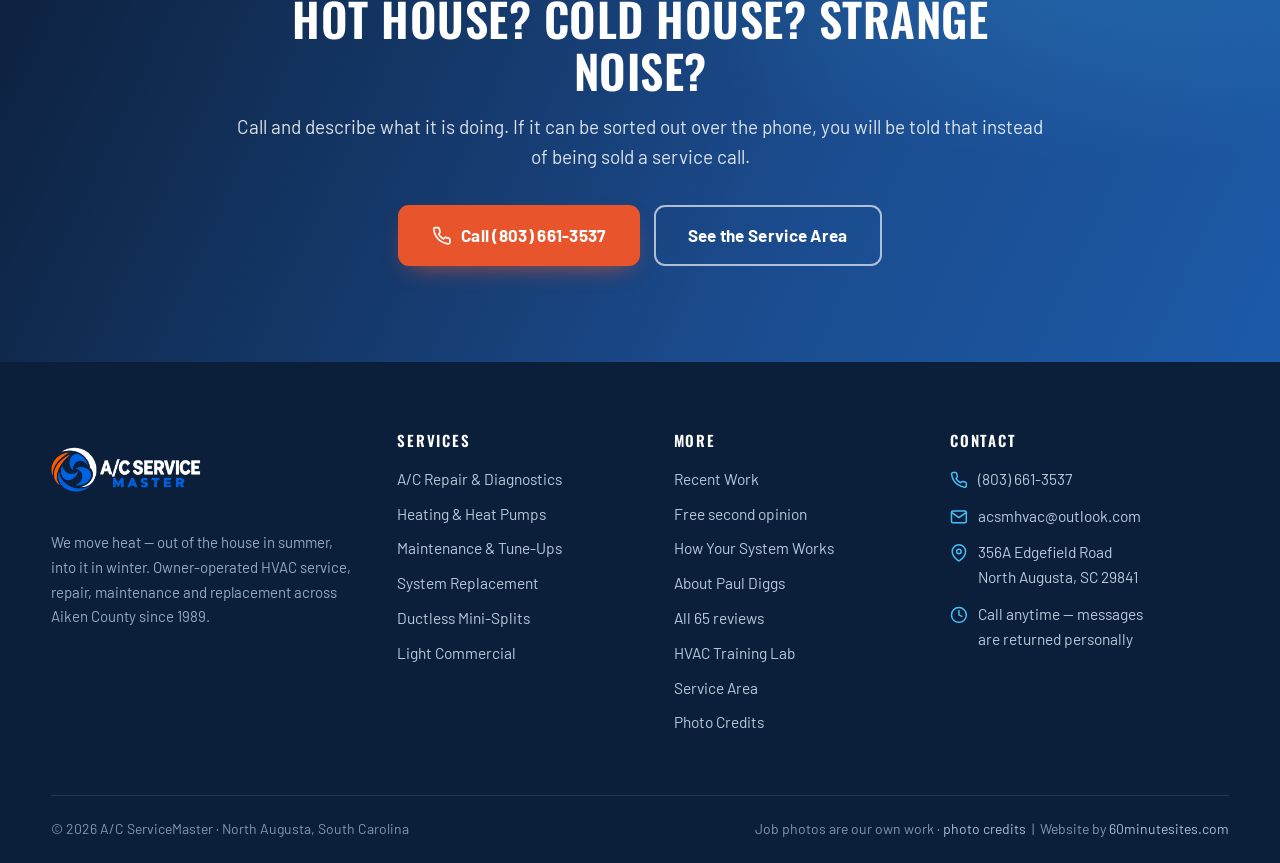
==== commit 8ea0d185: "Remove the demo banner; lead the second-opinion headline with the asterisk Client is paying, so the " ====
--- a/index.html
+++ b/index.html
@@ -17,11 +17,9 @@
 <link rel="preconnect" href="https://fonts.googleapis.com">
 <link rel="preconnect" href="https://fonts.gstatic.com" crossorigin>
 <link href="https://fonts.googleapis.com/css2?family=Oswald:wght@500;600;700&family=Barlow:wght@400;500;600;700;800&display=swap" rel="stylesheet">
-<link rel="stylesheet" href="/assets/css/style.css?v=20260930200505">
+<link rel="stylesheet" href="/assets/css/style.css?v=20260930201544">
 </head>
 <body>
-<!-- DEMO BANNER — delete this line (and the .demo-bar block in style.css) when the site goes live -->
-<div class="demo-bar"><span class="demo-dot"></span><b>DEMO PREVIEW</b><span class="demo-tail"> &mdash; a design concept by <a href="https://60minutesites.com" rel="noopener">60minutesites.com</a> for A/C ServiceMaster &middot; job photography is Paul&rsquo;s own; a few location shots are stock</span></div>
 
 
 <svg xmlns="http://www.w3.org/2000/svg" style="display:none" aria-hidden="true">
@@ -178,7 +176,7 @@
   <div class="container">
     <div class="so-inner reveal">
       <div class="so-flag">No charge</div>
-      <h2 class="section-title">Got a Quote You Are Not Sure About?<br><span class="so-accent">Get a Second Opinion, Free.<sup>*</sup></span></h2>
+      <h2 class="section-title"><sup class="so-star">*</sup>Got a Quote You Are Not Sure About?<br><span class="so-accent">Get a Second Opinion, Free.</span></h2>
       <p class="so-lede">If another company has handed you a written quote &mdash; or you have already paid for work and something still is not right &mdash; Paul will come out and look at the system himself at <strong>no charge</strong>, and tell you straight whether the work is needed and whether the price is fair.</p>
       <div class="so-cta">
         <a class="btn btn-flame btn-lg" href="tel:+18036613537"><svg class="icon"><use href="#i-phone"/></svg> Call for a Free Second Opinion</a>
@@ -695,6 +693,6 @@
   <a class="btn btn-flame" href="tel:+18036613537"><svg class="icon"><use href="#i-phone"/></svg> Call (803) 661-3537</a>
 </div>
 
-<script src="/assets/js/main.js?v=20260930200505"></script>
+<script src="/assets/js/main.js?v=20260930201544"></script>
 </body>
 </html>
--- a/assets/css/style.css
+++ b/assets/css/style.css
@@ -428,23 +428,6 @@
   .reveal{opacity:1!important;transform:none!important}
 }
 
-/* ---------- demo bar (remove this block and the markup when the site goes live) ---------- */
-.demo-bar{
-  position:relative;z-index:120;display:flex;align-items:center;justify-content:center;
-  gap:10px;flex-wrap:wrap;padding:8px 20px;text-align:center;line-height:1.45;
-  background:linear-gradient(90deg,#0c1f3a,#16335c 55%,#0c1f3a);
-  color:#bed3ea;font-size:13.5px
-}
-.demo-bar b{color:#fff;font-family:var(--font-display);font-weight:700;letter-spacing:1.2px}
-.demo-bar a{color:#8ecdf5;font-weight:600}
-.demo-bar a:hover{color:#fff;text-decoration:underline}
-.demo-dot{width:8px;height:8px;border-radius:50%;background:var(--flame);box-shadow:0 0 0 3px rgba(232,85,45,.25);flex:none}
-@media(max-width:700px){.demo-bar{font-size:12.5px;padding:7px 14px}}
-@media(max-width:700px){
-  /* keep the demo flag to one line on a phone; the full wording stays on desktop */
-  .demo-bar .demo-tail{display:none}
-  .demo-bar{font-size:12px;letter-spacing:.6px}
-}
 @media(max-width:760px){
   /* the sticky call bar takes over here, so the header CTA is a duplicate */
   .nav-cta .btn-sm{display:none}
@@ -723,6 +706,7 @@
 .second-op .section-title{color:#fff;font-size:clamp(26px,4vw,40px);line-height:1.15;margin-bottom:18px}
 .so-accent{color:#ff9f7d}
 .so-accent sup,.hero-points sup{font-size:.55em;top:-.6em;position:relative}
+.so-star{color:#ff9f7d;font-size:.5em;top:-.62em;position:relative;margin-right:.06em;font-weight:700}
 .so-lede{color:rgba(255,255,255,.84);font-size:17.5px;line-height:1.6;margin:0 auto 26px;max-width:66ch}
 .so-lede strong{color:#fff}
 .so-cta{display:flex;justify-content:center;flex-wrap:wrap;gap:12px}
